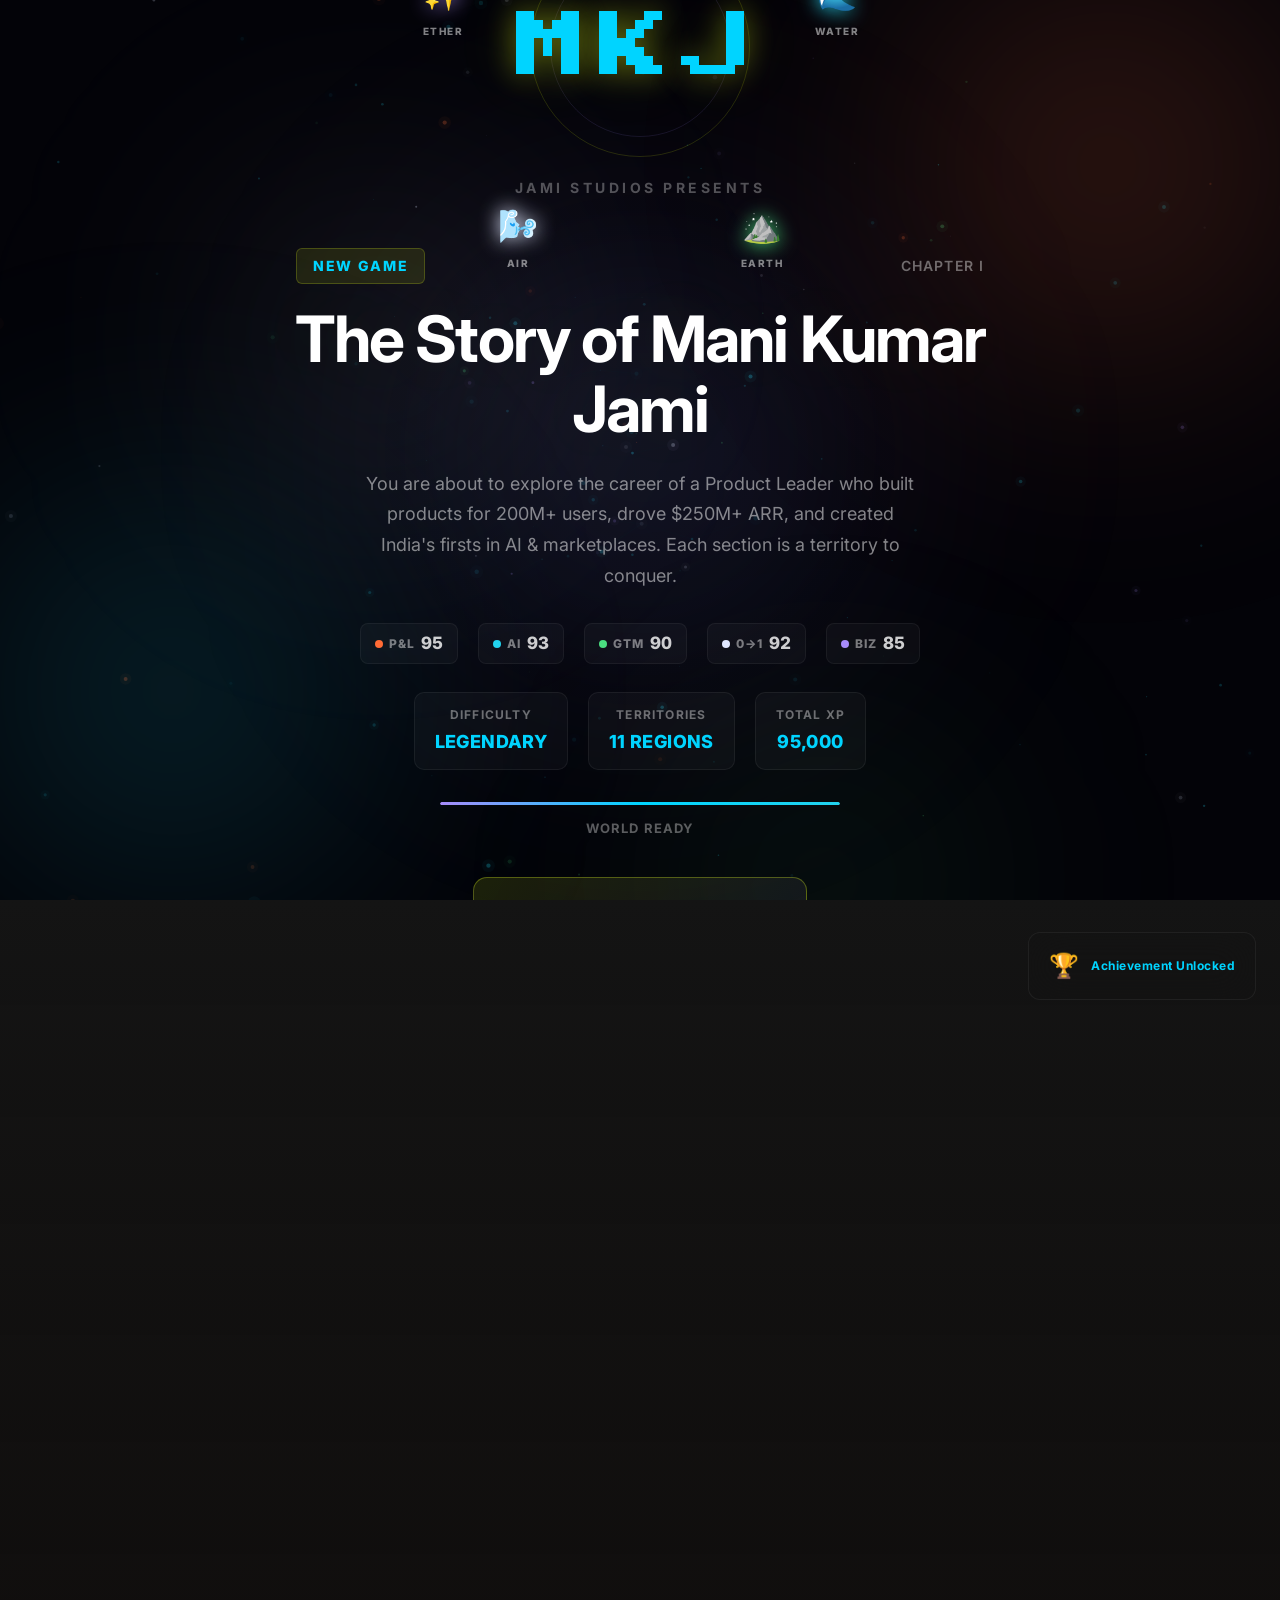
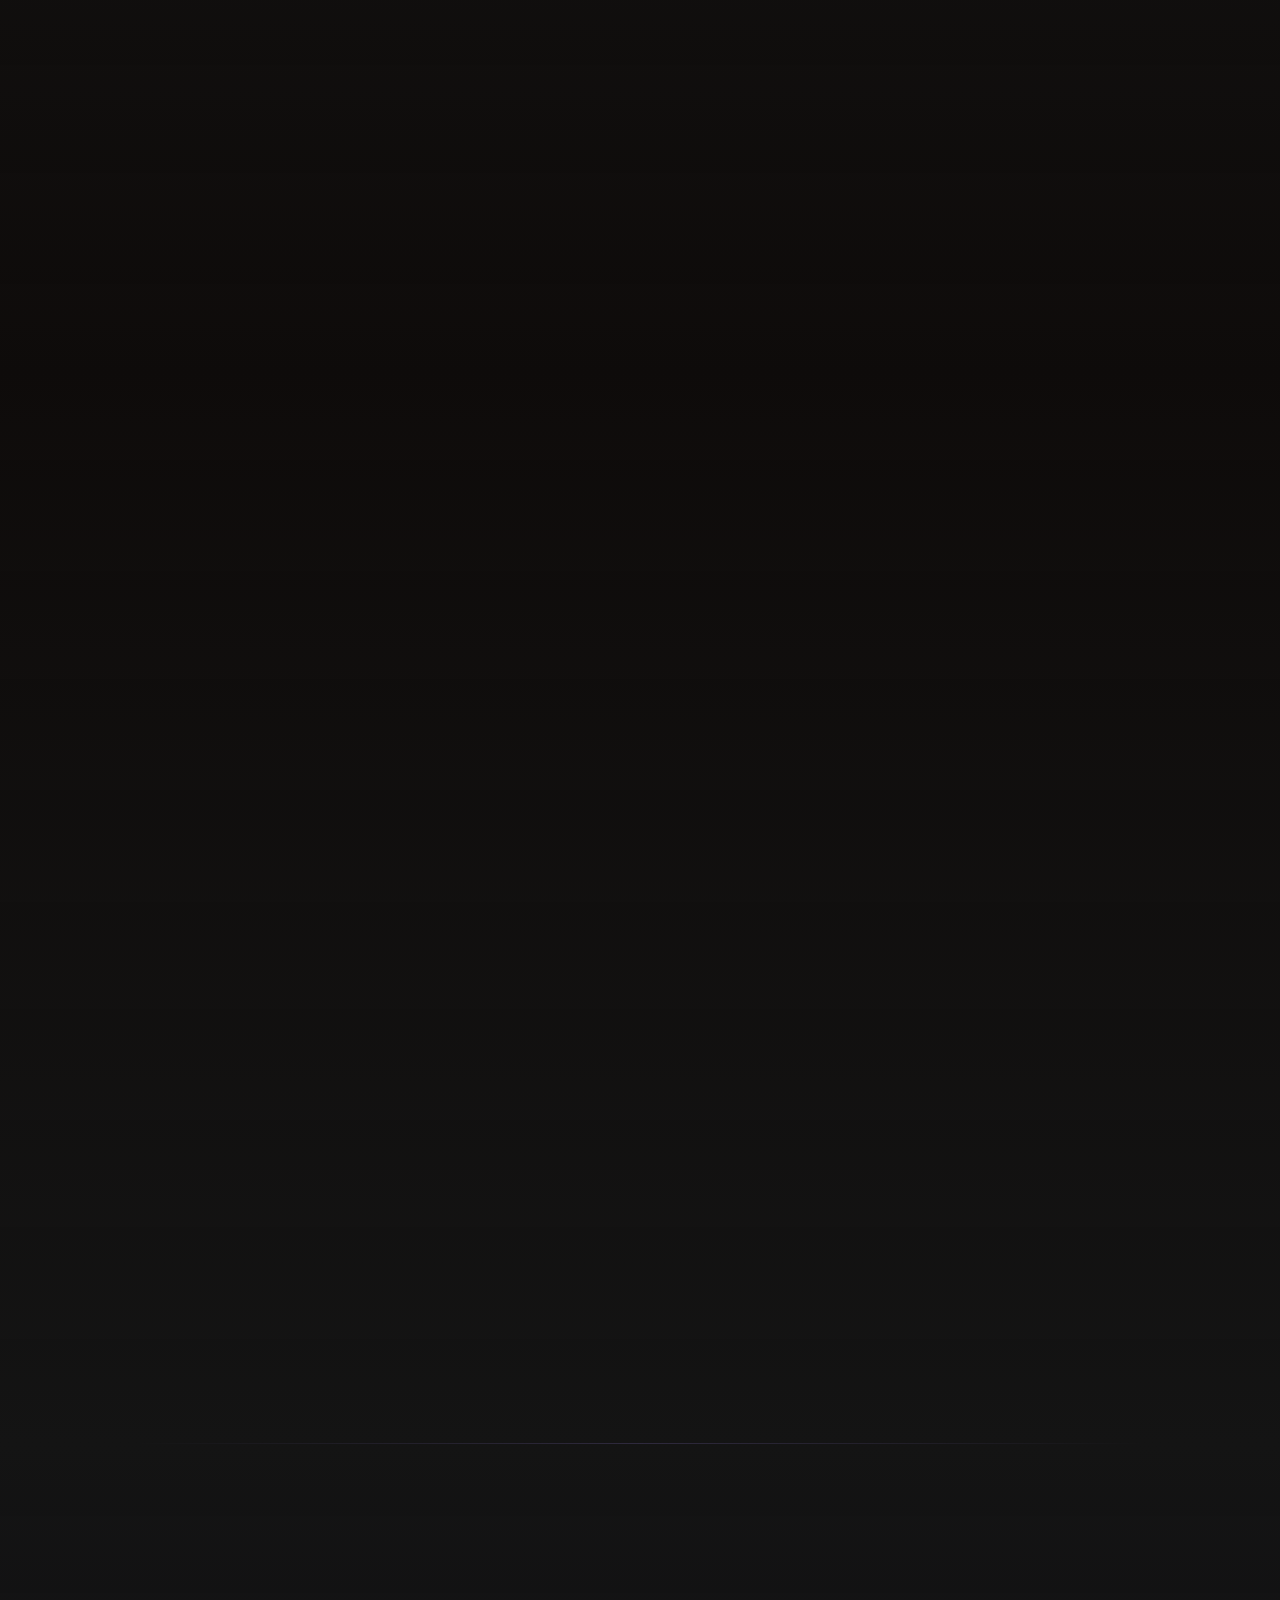
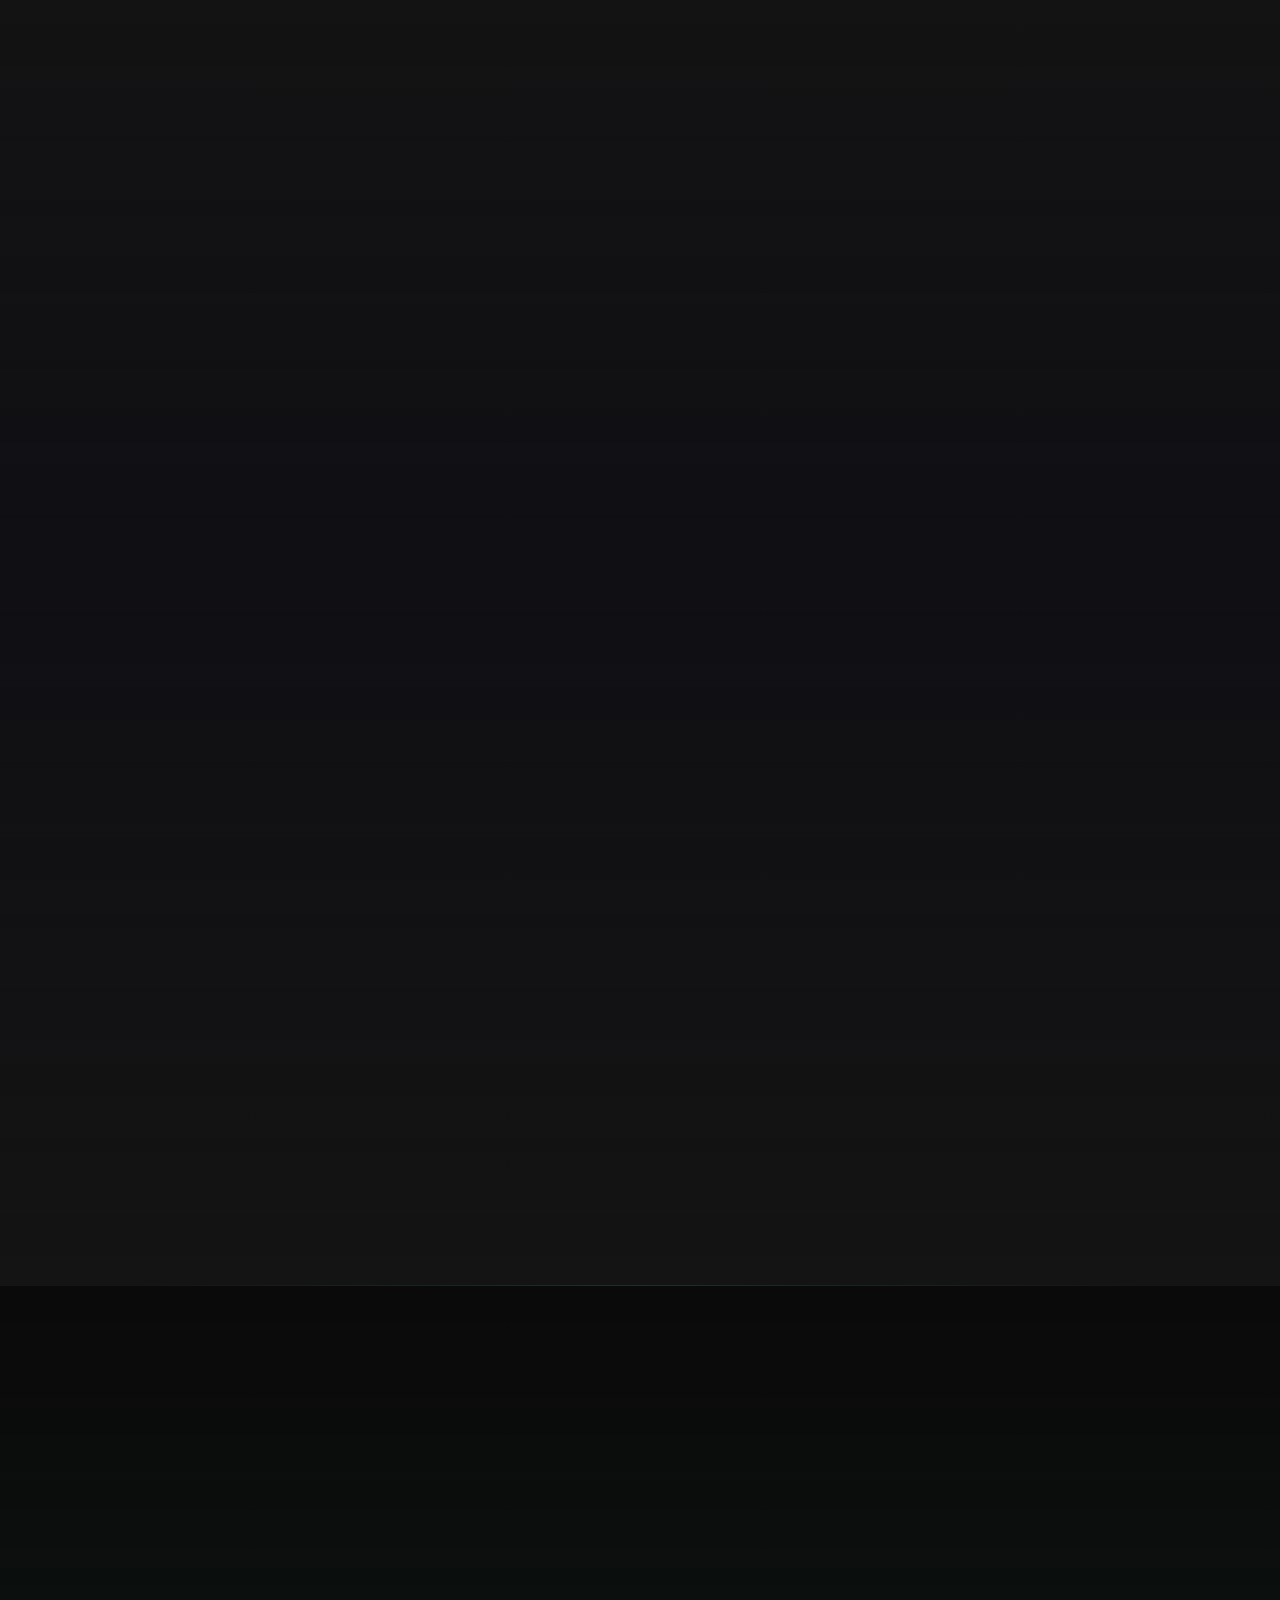
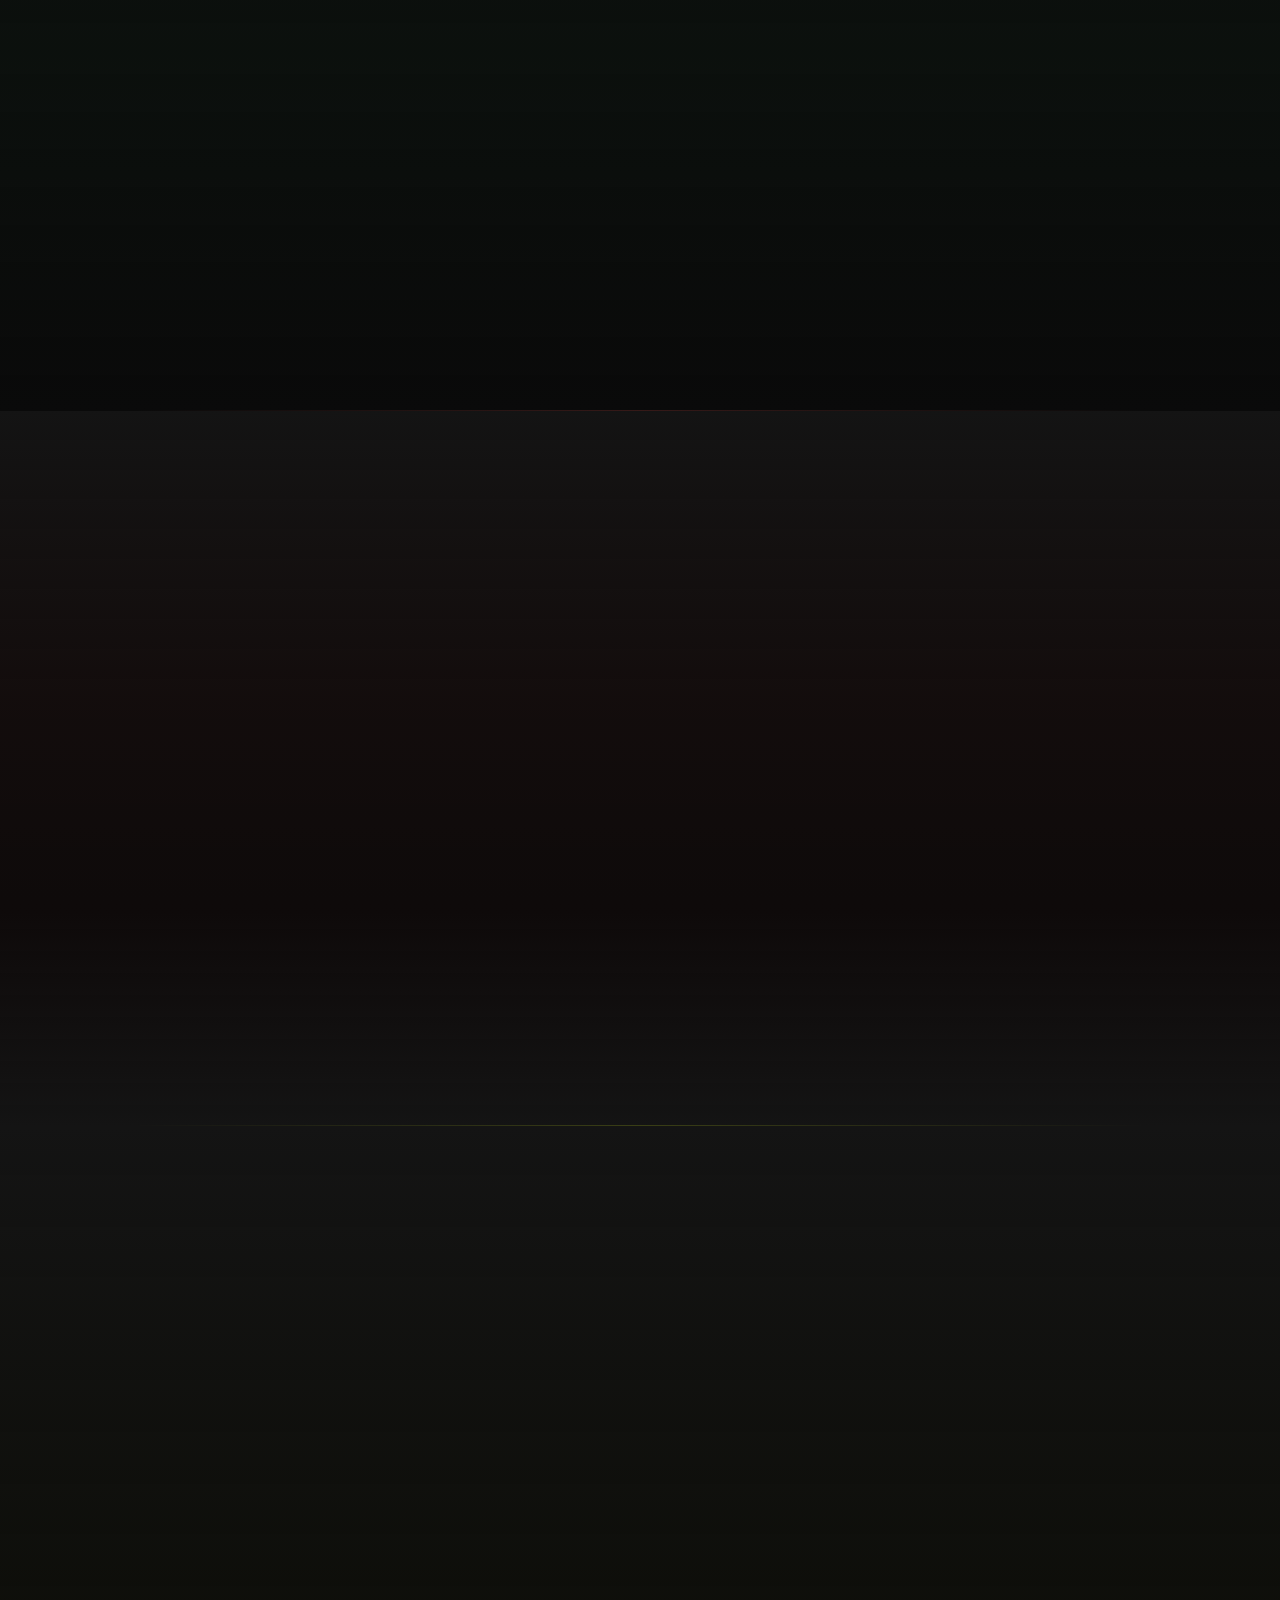
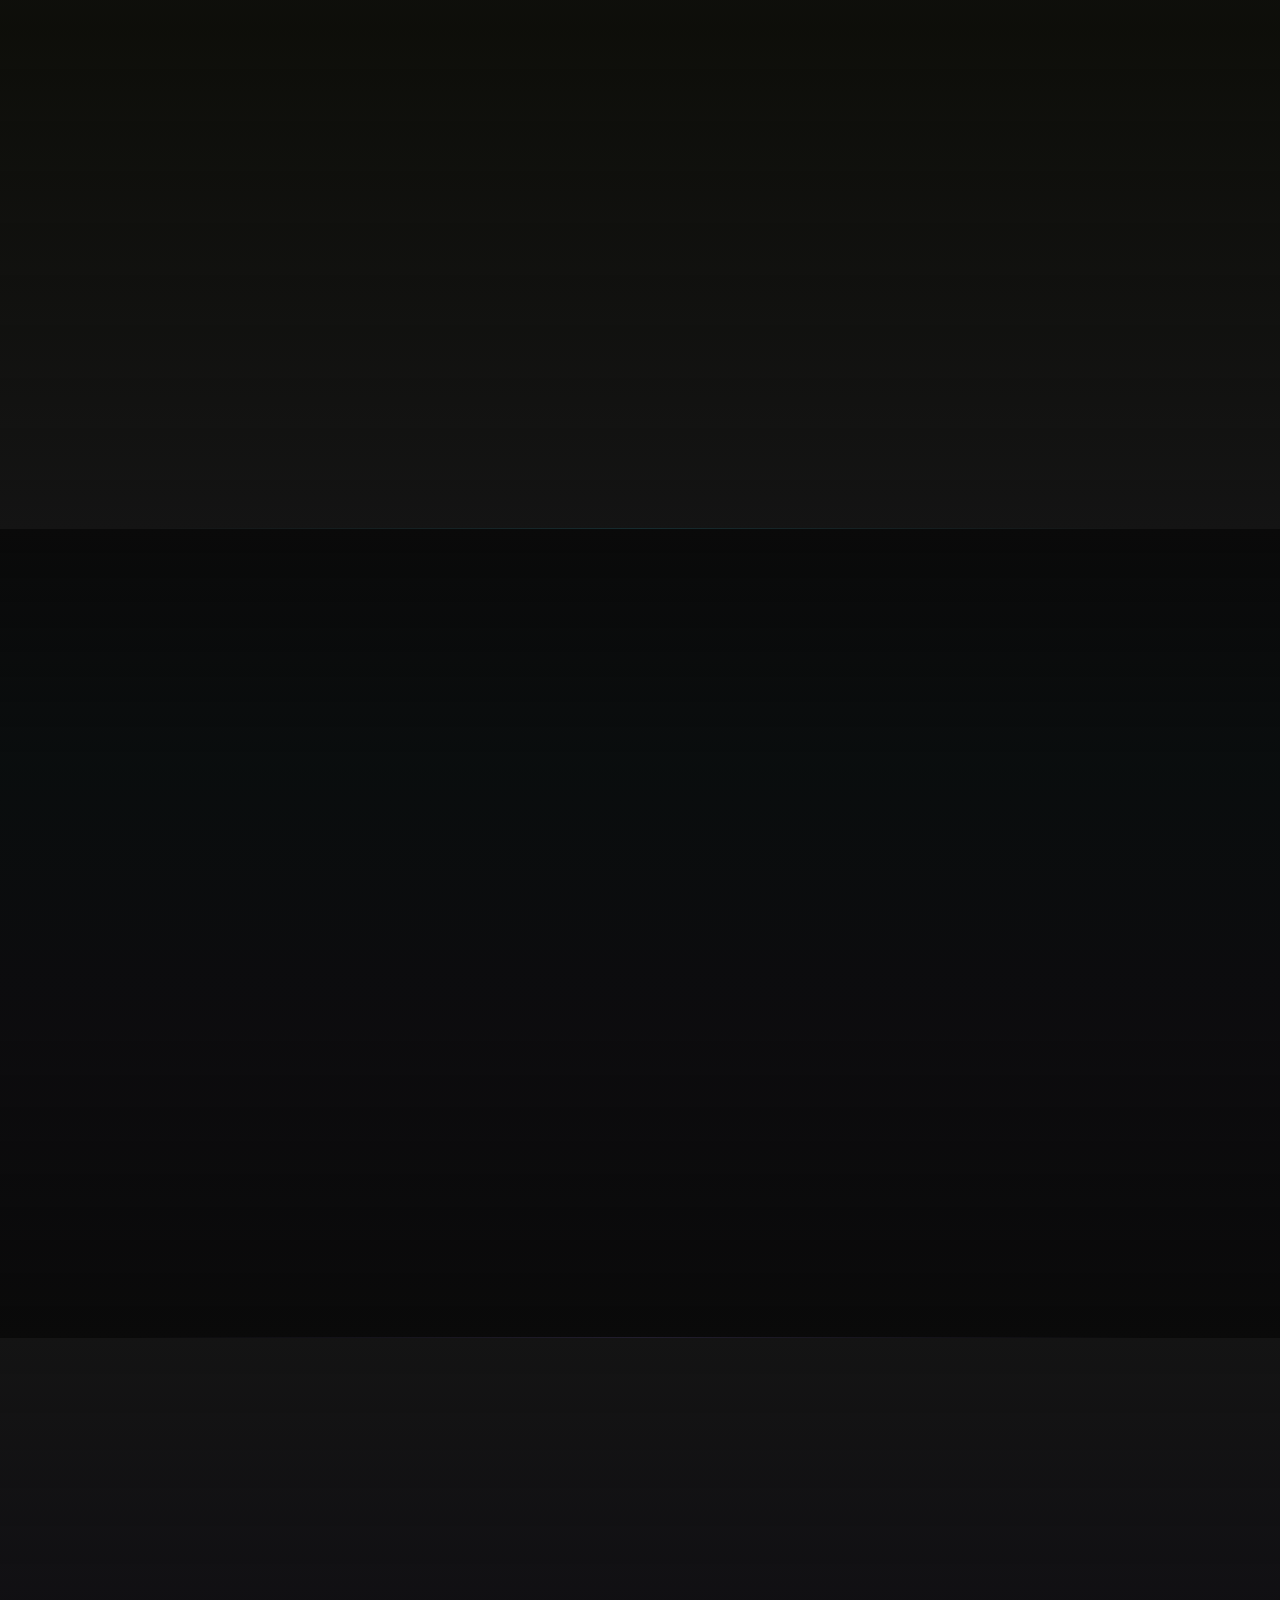
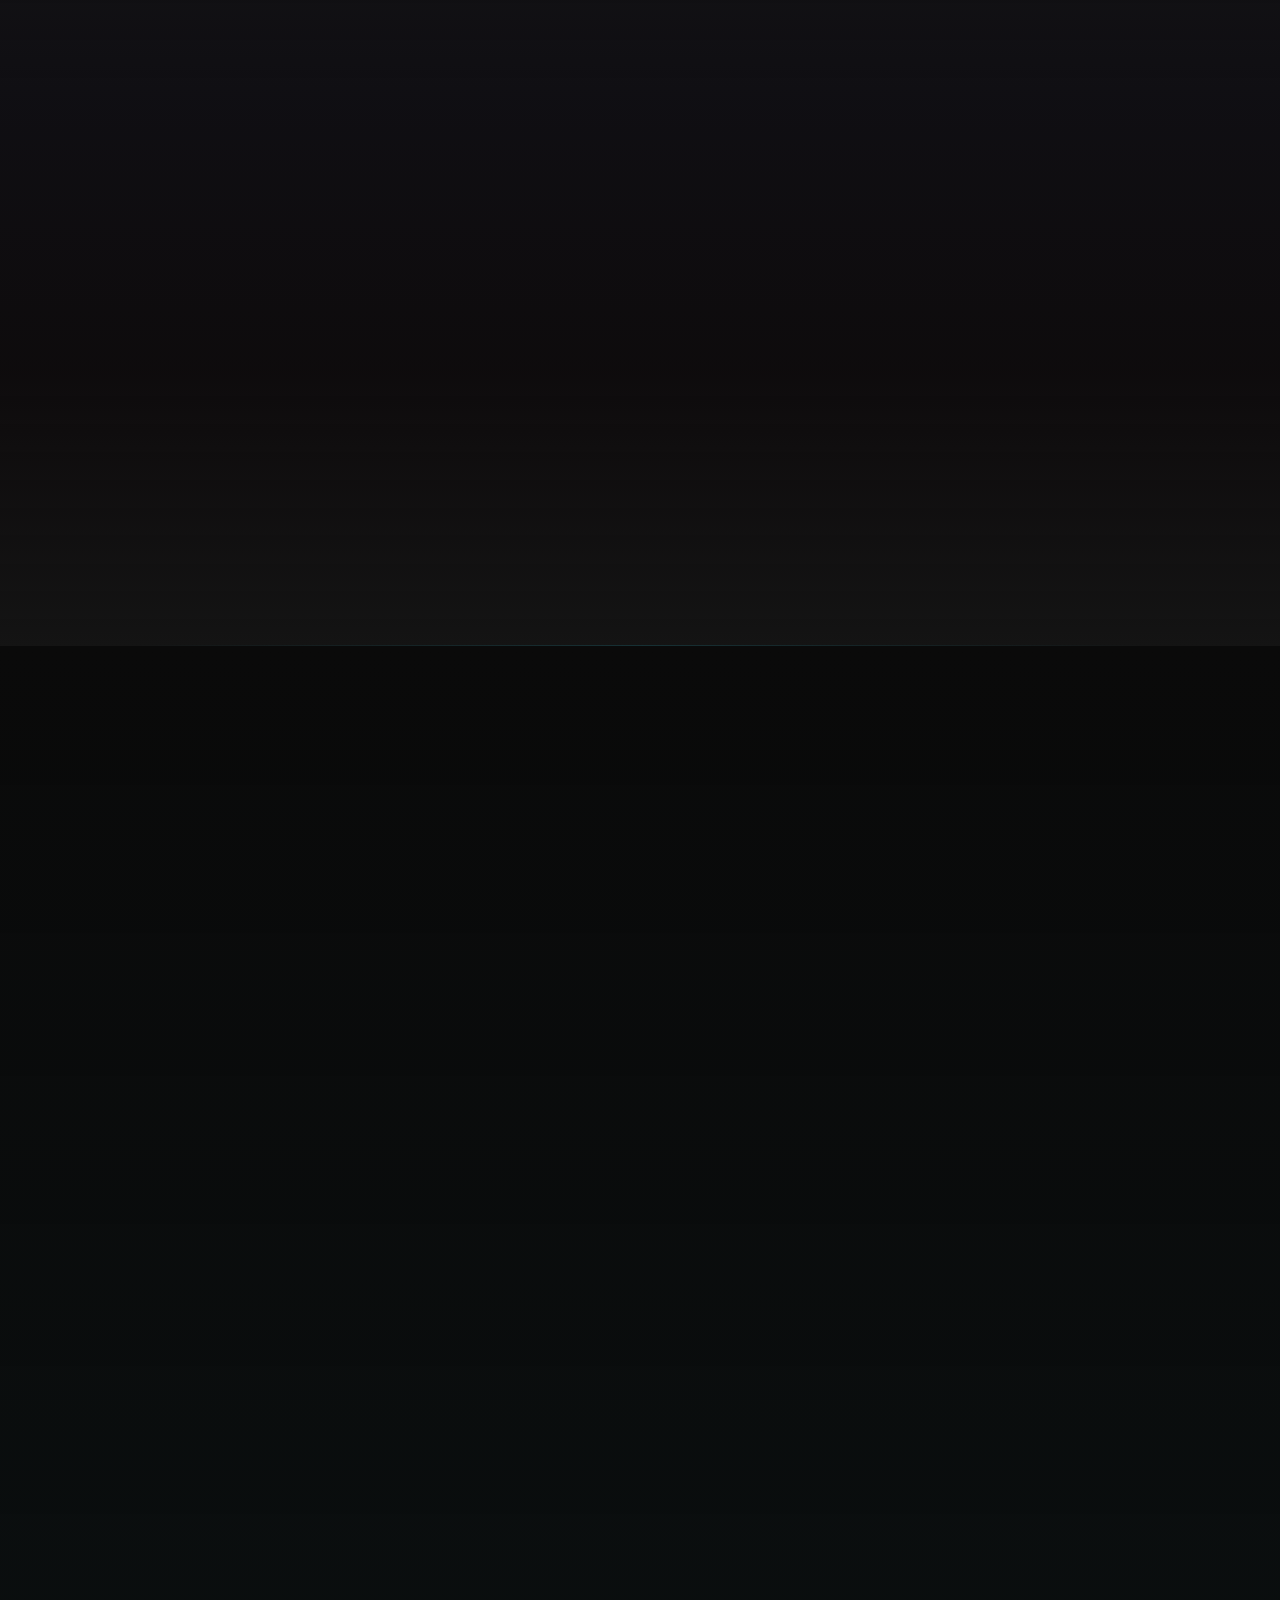
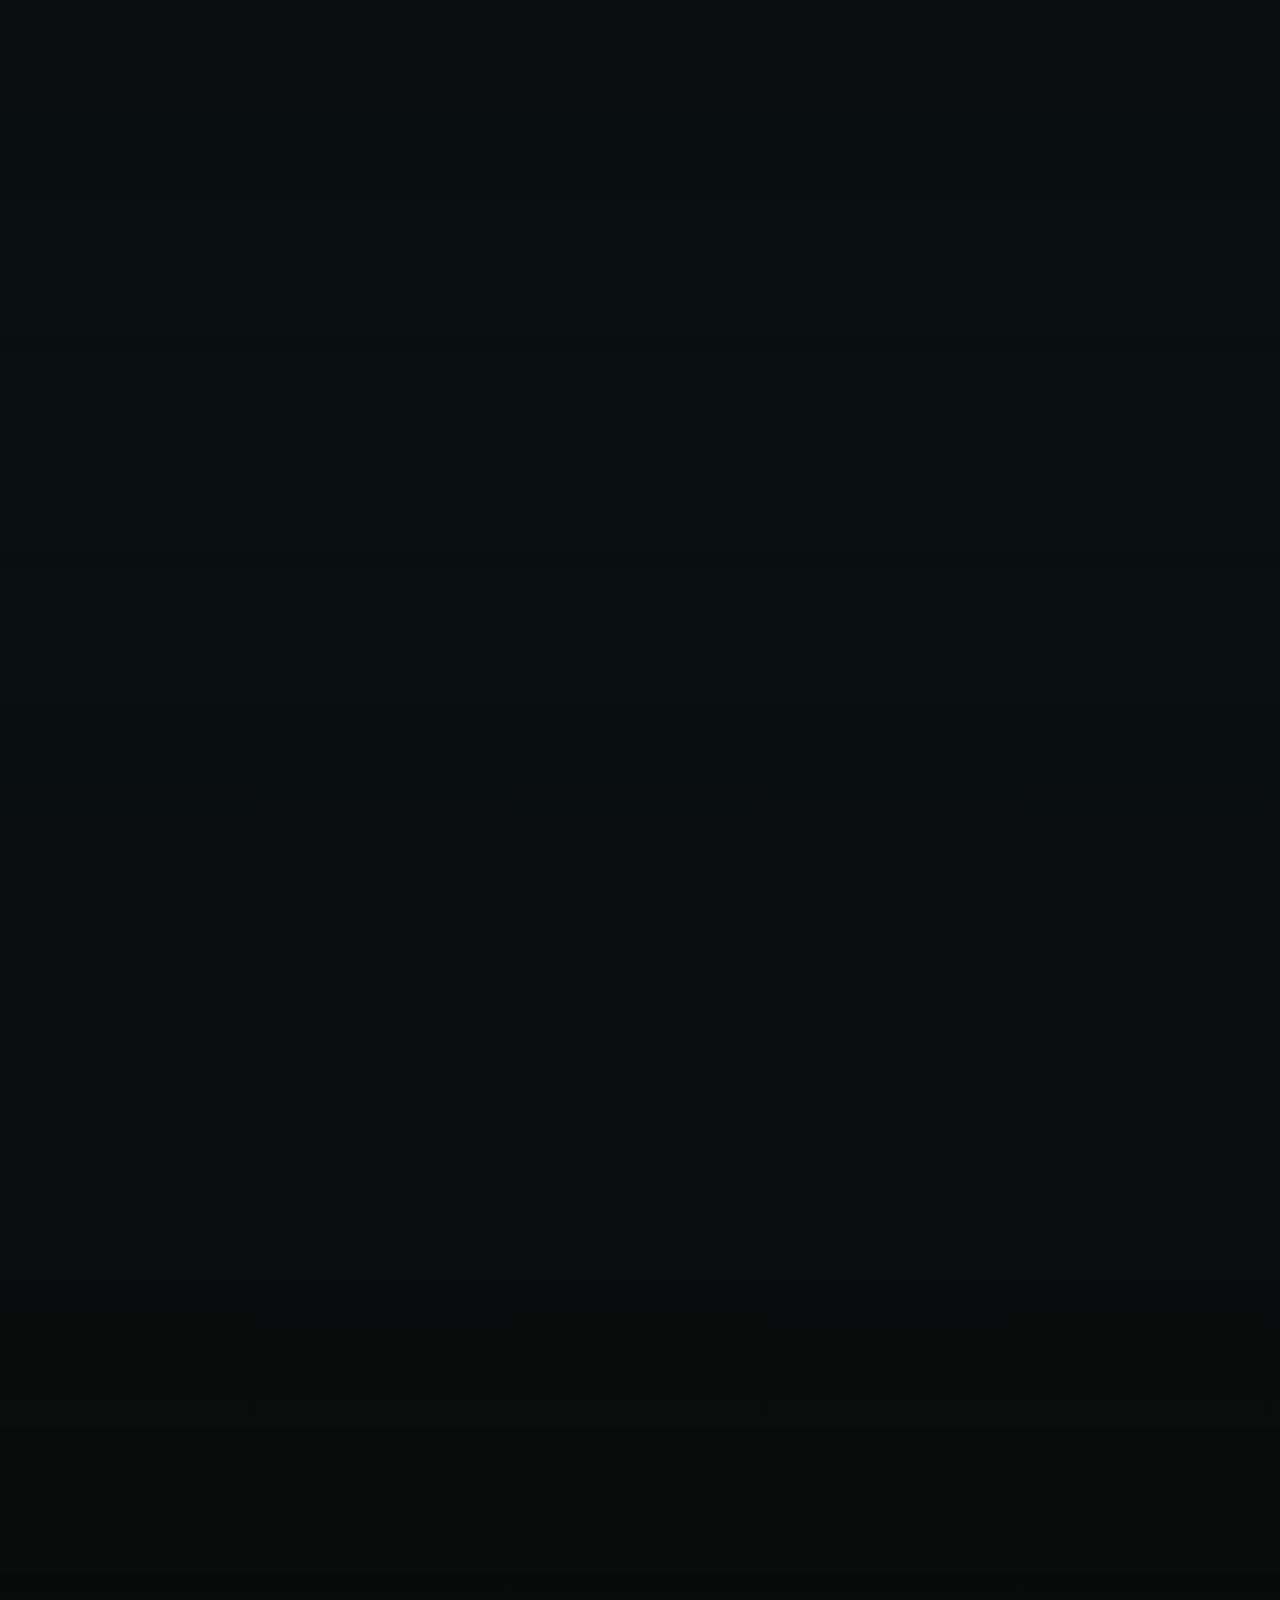
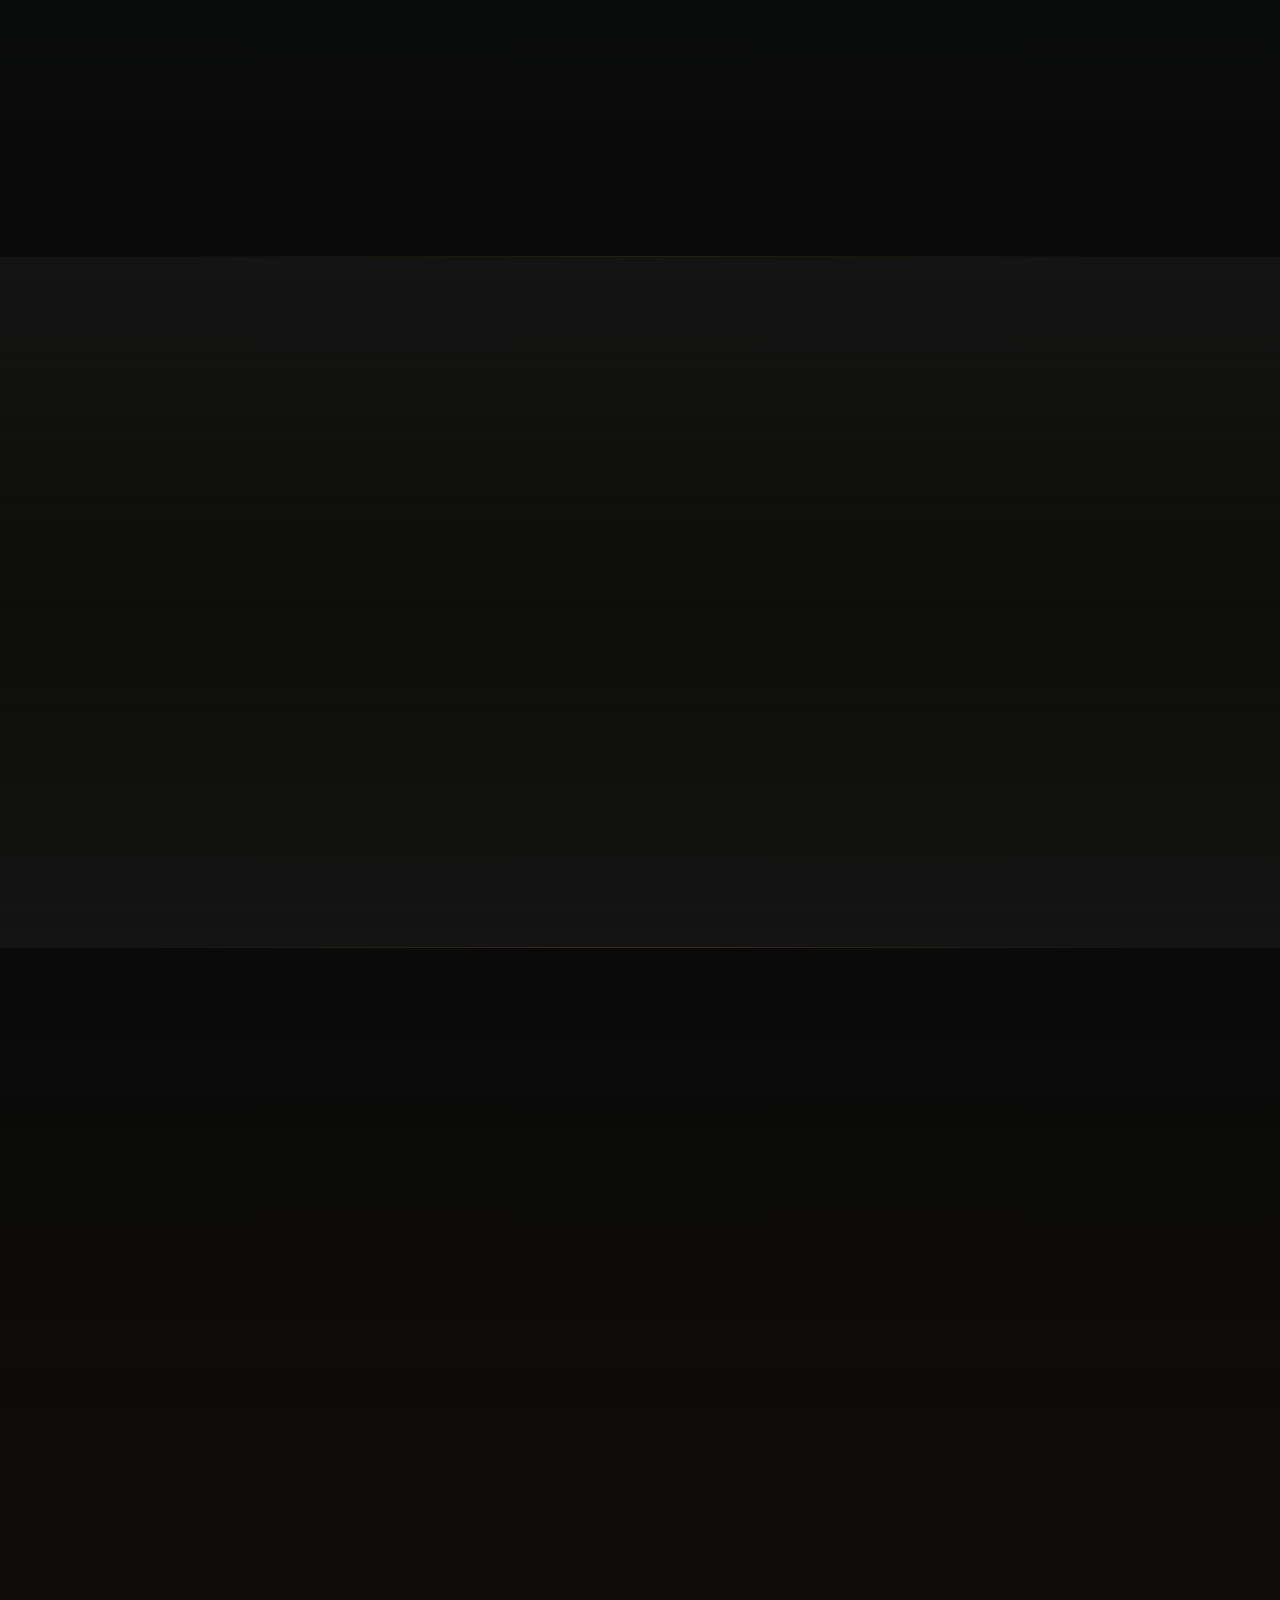
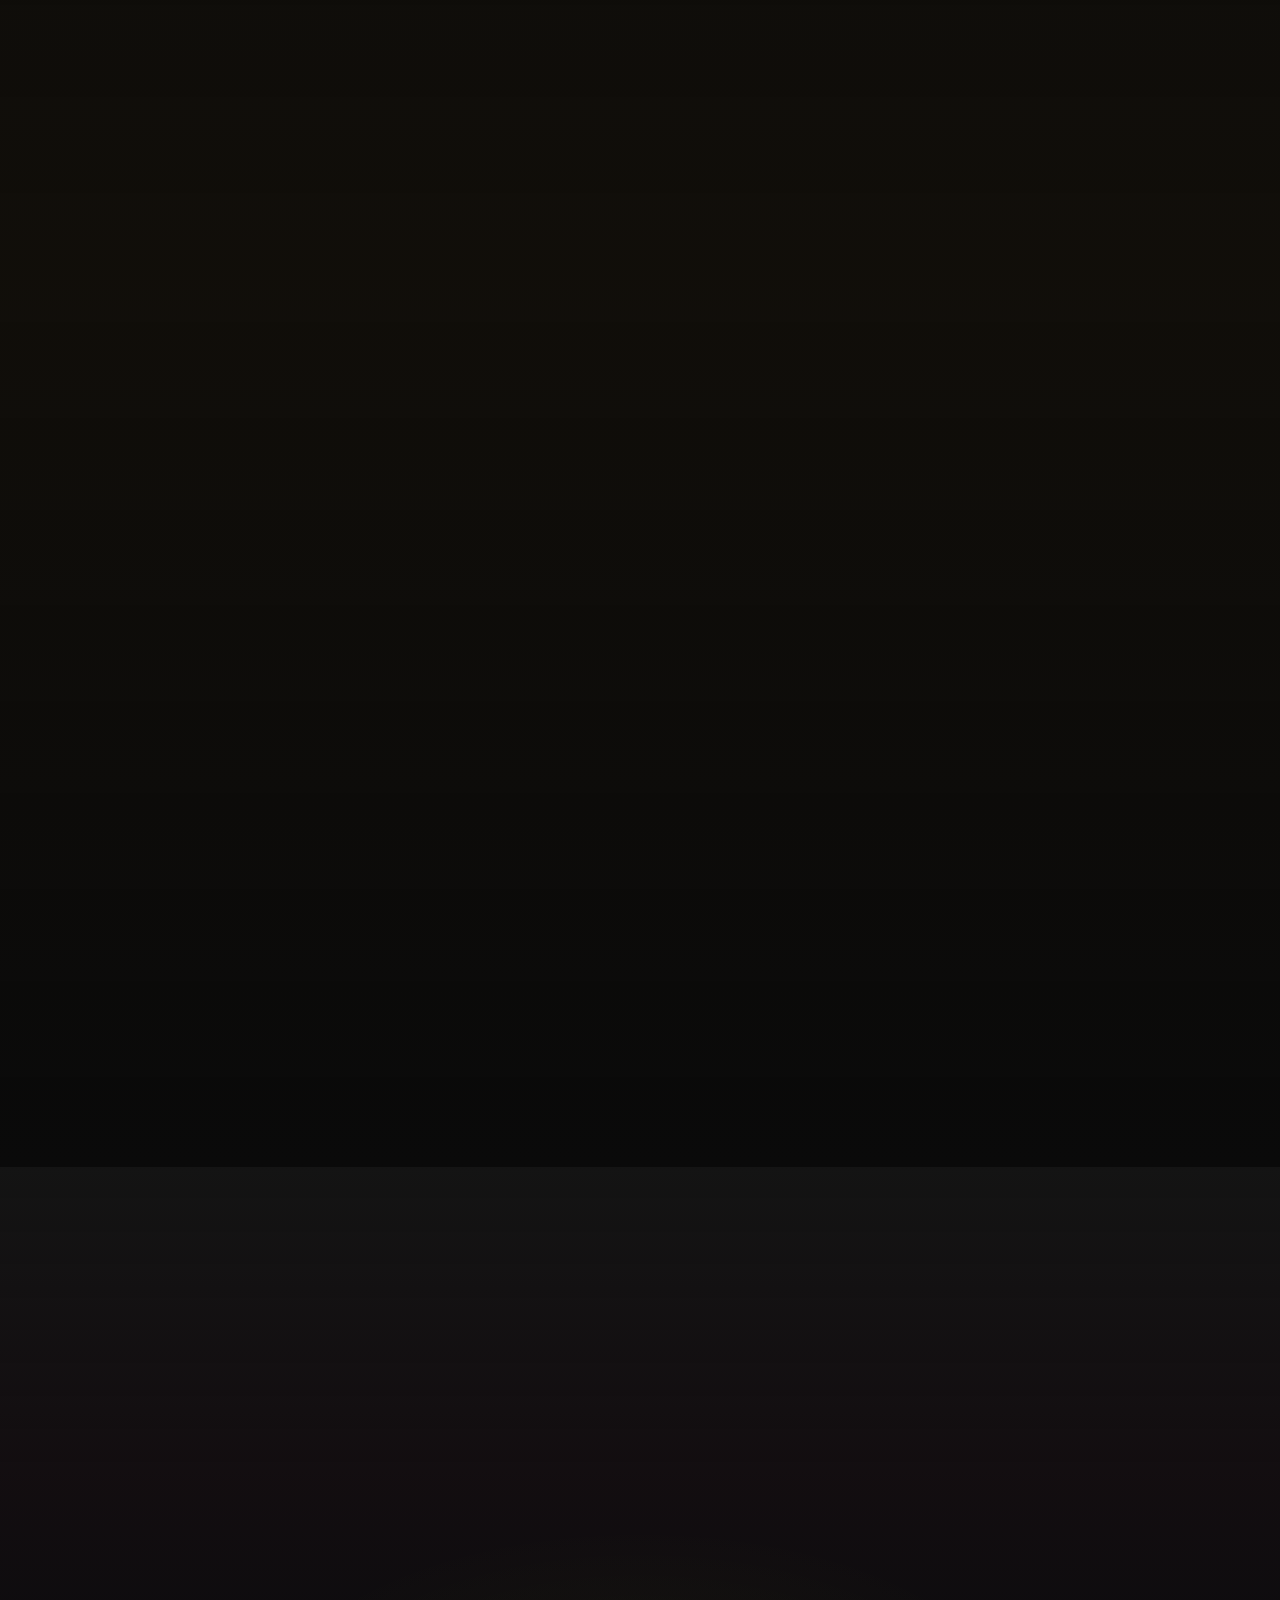
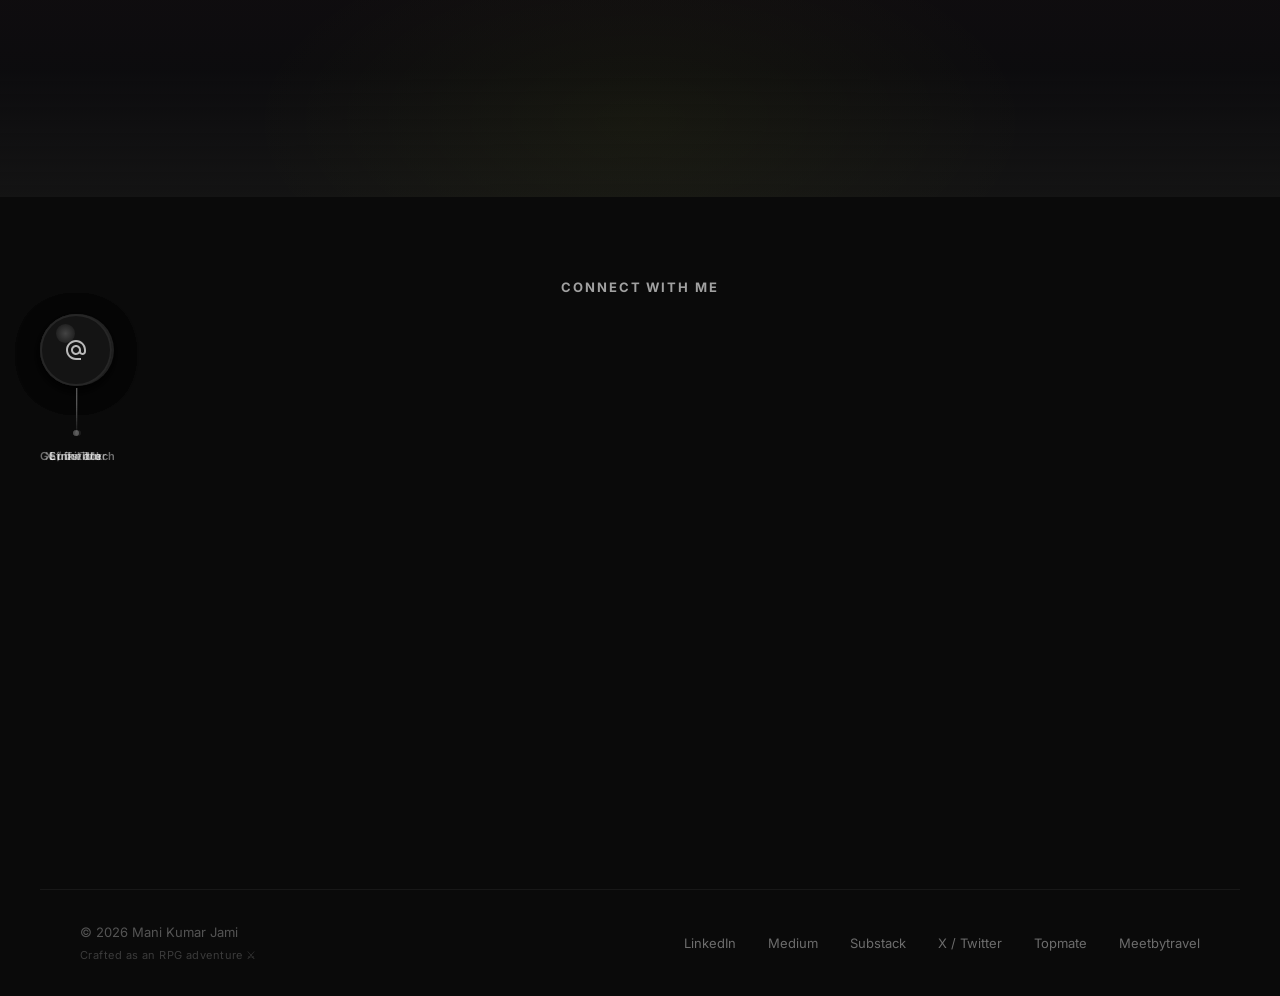
==== index.html @ 303cf77b "feat: mood selector in nav, card arena fix, resilient init system - Moved mood selector from fixed t" ====
<!DOCTYPE html>
<html lang="en">
<head>
    <meta charset="UTF-8">
    <meta name="viewport" content="width=device-width, initial-scale=1.0">
    <title>Mani Kumar Jami — Product Leader & 2X Founder | AI Builder</title>
    <meta name="description" content="Product strategist, AI builder, and 2X founder based in Bengaluru. Built Meetbytravel to profitability. MBA Xavier, CFA L1, Bloomberg Certified. Explore my career like an RPG.">
    <meta name="keywords" content="Mani Kumar Jami, Product Leader, AI Builder, Founder, Meetbytravel, DriveX, MBA Xavier, Product Strategy">
    <meta name="author" content="Mani Kumar Jami">
    <meta name="robots" content="index, follow">
    <link rel="canonical" href="https://manikumarjami.com">

    <!-- Open Graph -->
    <meta property="og:type" content="website">
    <meta property="og:title" content="Mani Kumar Jami — Product Leader & 2X Founder | AI Builder">
    <meta property="og:description" content="Product strategist, AI builder, and 2X founder. $250M+ ARR, 200M+ users. Explore my career like an RPG adventure.">
    <meta property="og:url" content="https://manikumarjami.com">
    <meta property="og:site_name" content="Mani Kumar Jami">
    <meta property="og:image" content="https://manikumarjami.com/assets/img/og-card.svg">
    <meta property="og:image:width" content="1200">
    <meta property="og:image:height" content="630">
    <meta property="og:image:alt" content="Mani Kumar Jami — Product Leader, AI Builder, 2X Founder. Explore the RPG portfolio.">
    <meta property="og:locale" content="en_US">

    <!-- Twitter Card -->
    <meta name="twitter:card" content="summary_large_image">
    <meta name="twitter:site" content="@manikumarjami">
    <meta name="twitter:creator" content="@manikumarjami">
    <meta name="twitter:title" content="Mani Kumar Jami — Product Leader & 2X Founder | AI Builder">
    <meta name="twitter:description" content="Product strategist, AI builder, and 2X founder. $250M+ ARR, 200M+ users. Explore my career like an RPG adventure.">
    <meta name="twitter:image" content="https://manikumarjami.com/assets/img/og-card.svg">
    <meta name="twitter:image:alt" content="Mani Kumar Jami — Product Leader, AI Builder, 2X Founder">

    <!-- Structured Data -->
    <script type="application/ld+json">
    {
        "@context": "https://schema.org",
        "@type": "Person",
        "name": "Mani Kumar Jami",
        "url": "https://manikumarjami.com",
        "jobTitle": "Product Lead",
        "worksFor": { "@type": "Organization", "name": "DriveX" },
        "alumniOf": [
            { "@type": "EducationalOrganization", "name": "Xavier Institute of Management" },
            { "@type": "EducationalOrganization", "name": "SRM University" }
        ],
        "knowsAbout": ["Product Strategy", "AI", "Machine Learning", "Entrepreneurship", "Investment Banking"],
        "sameAs": [
            "https://linkedin.com/in/manikumarjami",
            "https://medium.com/@manikumarjami",
            "https://substack.com/@emkayjami",
            "https://x.com/manikumarjami",
            "https://topmate.io/manikumarjami",
            "https://meetbytravel.com"
        ]
    }
    </script>

    <link rel="preconnect" href="https://fonts.googleapis.com">
    <link rel="preconnect" href="https://fonts.gstatic.com" crossorigin>
    <link href="https://fonts.googleapis.com/css2?family=Inter:wght@400;500;600;700;800&family=Press+Start+2P&display=swap" rel="stylesheet">
    <link rel="stylesheet" href="assets/css/styles.css">
    <link rel="stylesheet" href="assets/css/card-arena.css">
    <link rel="stylesheet" href="assets/css/weather.css">
</head>
<body>

    <!-- GAME BOOT SCREEN — Built dynamically from cms/content.js -->
    <div id="game-boot" class="game-boot">
        <canvas id="boot-canvas" class="boot-canvas"></canvas>
        <div class="element-glow element-glow--fire"></div>
        <div class="element-glow element-glow--water"></div>
        <div class="element-glow element-glow--earth"></div>
        <div class="element-glow element-glow--air"></div>
        <div class="element-glow element-glow--ether"></div>
        <div class="boot-content" id="boot-content"></div>
    </div>

    <!-- TERRITORY HUD (Age of Empires style) -->
    <div class="territory-hud" id="territory-hud">
        <div class="territory-banner" id="territory-banner">
            <div class="territory-icon" id="territory-icon"></div>
            <div class="territory-info">
                <span class="territory-tag" id="territory-tag">ENTERING</span>
                <span class="territory-name" id="territory-name"></span>
            </div>
        </div>
    </div>

    <!-- Particle canvas -->
    <canvas id="particles" class="particle-canvas"></canvas>

    <!-- EMOJI AVATAR CURSOR -->
    <div id="emoji-cursor" class="emoji-cursor">
        <span class="cursor-emoji"></span>
        <span class="cursor-label"></span>
    </div>

    <!-- MINI-MAP -->
    <div class="minimap" id="minimap">
        <div class="minimap-title">MAP</div>
        <div class="minimap-dots" id="minimap-dots"></div>
        <div class="minimap-player" id="minimap-player"></div>
    </div>

    <!-- RESOURCE HUD (strategy game style) -->
    <div class="resource-hud" id="resource-hud">
        <div class="resource-item" data-resource="intel">
            <span class="resource-icon">&#x1F4A1;</span>
            <span class="resource-val" id="res-intel">0</span>
            <span class="resource-label">INTEL</span>
        </div>
        <div class="resource-item" data-resource="xp">
            <span class="resource-icon">&#x2B50;</span>
            <span class="resource-val" id="res-xp">0</span>
            <span class="resource-label">XP</span>
        </div>
        <div class="resource-item" data-resource="territories">
            <span class="resource-icon">&#x1F30D;</span>
            <span class="resource-val" id="res-territories">0/9</span>
            <span class="resource-label">ZONES</span>
        </div>
    </div>

    <!-- COMBO COUNTER -->
    <div class="combo-counter" id="combo-counter">
        <span class="combo-number" id="combo-number">0</span>
        <span class="combo-label">COMBO</span>
    </div>

    <!-- SOUND TOGGLE -->
    <button class="sound-toggle" id="sound-toggle" aria-label="Toggle sound">
        <span id="sound-icon">&#x1F50A;</span>
    </button>

    <!-- LEVEL-UP NOTIFICATION -->
    <div class="levelup-toast" id="levelup-toast">
        <div class="levelup-icon">&#x2B50;</div>
        <div class="levelup-text">
            <span class="levelup-title">LEVEL UP!</span>
            <span class="levelup-desc" id="levelup-desc">You reached LVL 2</span>
        </div>
    </div>

    <!-- ACHIEVEMENT TOAST -->
    <div class="achievement-toast" id="achievement-toast">
        <div class="ach-toast-icon" id="ach-toast-icon">&#x1F3C6;</div>
        <div class="ach-toast-text">
            <span class="ach-toast-title" id="ach-toast-title">Achievement Unlocked</span>
            <span class="ach-toast-desc" id="ach-toast-desc"></span>
        </div>
    </div>

    <!-- SAVE GAME BANNER -->
    <div class="save-banner" id="save-banner">
        <div class="save-banner-inner">
            <span>&#x1F3AE; Welcome back, adventurer!</span>
            <button class="save-resume-btn" id="save-resume-btn">Resume from LVL <span id="save-level">1</span></button>
            <button class="save-dismiss-btn" id="save-dismiss-btn">Start Fresh</button>
        </div>
    </div>

    <!-- XP NAV BAR — links built from cms/content.js -->
    <nav id="xp-nav">
        <div class="nav-inner">
            <div class="nav-left">
                <span class="nav-name" id="nav-name"></span>
                <button class="element-reselect" id="element-reselect" title="Change Element">
                    <span class="element-reselect-icon" id="element-reselect-icon"></span>
                </button>
                <div class="mood-selector" id="mood-selector">
                    <div class="mood-toggle" id="mood-toggle">
                        <span class="mood-toggle-icon" id="mood-toggle-icon"></span>
                        <span class="mood-toggle-label" id="mood-toggle-label"></span>
                    </div>
                    <div class="mood-dropdown" id="mood-dropdown"></div>
                </div>
                <div class="xp-badge" id="xp-badge">
                    <span class="xp-level" id="xp-level">LVL 1</span>
                    <div class="xp-bar-track" title="Click to jump to any point">
                        <div class="xp-bar-fill" id="xp-fill"></div>
                        <div class="xp-bar-marker" id="xp-bar-marker"></div>
                    </div>
                    <span class="xp-percent" id="xp-percent">0%</span>
                    <span class="xp-zones" id="xp-zones">0/12</span>
                </div>
            </div>
            <div class="nav-links" id="nav-links-desktop"></div>
            <div class="nav-hamburger" id="hamburger">
                <span></span><span></span><span></span>
            </div>
        </div>
        <div class="mobile-menu" id="mobile-menu"></div>
    </nav>

    <main>
    <!-- HERO — CHARACTER CARD REVEAL -->
    <section id="about" class="hero-section fog-section" data-fog="true" aria-label="About Mani Kumar Jami">
        <canvas id="hero-particles" class="hero-particle-canvas"></canvas>
        <div class="hero-content">
            <div class="hero-card-wrapper" id="hero-card-wrapper">
                <div class="hero-card" id="hero-card">
                    <!-- Card Front -->
                    <div class="hcard-front">
                        <div class="hcard-glow-ring"></div>
                        <div class="hcard-header">
                            <span class="hcard-class" id="hcard-class"></span>
                            <span class="hcard-level" id="hcard-level"></span>
                        </div>
                        <div class="hcard-name-block">
                            <h1 class="hcard-name" id="hcard-name"></h1>
                            <p class="hcard-tagline" id="hcard-tagline"></p>
                        </div>
                        <div class="hcard-bars" id="hcard-bars"></div>
                        <div class="hcard-summary" id="hcard-summary"></div>
                        <div class="hcard-highlights" id="hcard-highlights"></div>
                        <div class="hcard-tags" id="hcard-tags"></div>
                    </div>
                </div>
            </div>
        </div>
        <div class="hero-glow"></div>
        <div class="hero-glow-secondary"></div>
        <div class="scroll-hint" id="scroll-hint">
            <span>Scroll to explore</span>
            <div class="scroll-arrow"></div>
        </div>
    </section>

    <!-- All section headers populated from cms/content.js sectionHeaders -->
    <section id="quest-log" class="section fog-section" data-fog="true" aria-label="Professional Experience">
        <div class="section-container">
            <div class="section-header" data-section-key="quest-log"></div>
            <div class="timeline" id="professional-timeline"></div>
        </div>
    </section>

    <section id="academic" class="section section-surface fog-section" data-fog="true" aria-label="Education">
        <div class="section-container">
            <div class="section-header" data-section-key="academic"></div>
            <div class="acad-tree" id="academic-tree"></div>
        </div>
    </section>

    <section id="ventures" class="section fog-section" data-fog="true" aria-label="Entrepreneurship">
        <div class="section-container">
            <div class="section-header" data-section-key="ventures"></div>
            <div class="venture-grid" id="venture-grid"></div>
        </div>
    </section>

    <section id="boss-battles" class="section section-surface fog-section" data-fog="true" aria-label="Boss Battles">
        <div class="section-container">
            <div class="section-header" data-section-key="boss-battles"></div>
            <div class="boss-grid-wrap">
                <div class="boss-grid" id="boss-grid"></div>
            </div>
            <div class="battle-scars" id="battle-scars"></div>
        </div>
    </section>

    <section id="skill-tree" class="section section-surface fog-section" data-fog="true" aria-label="Skills">
        <div class="section-container">
            <div class="section-header-row">
                <div class="section-header" data-section-key="skill-tree"></div>
                <div class="xp-counter reveal" id="xp-counter">
                    <span class="xp-number" id="xp-total">0</span>
                    <span class="xp-label">TOTAL XP EARNED</span>
                </div>
            </div>
            <div class="skills-list" id="skills-list"></div>
        </div>
    </section>

    <section id="stats" class="section fog-section" data-fog="true" aria-label="Character Stats">
        <div class="section-container">
            <div class="section-header" data-section-key="stats"></div>
            <div class="stats-wrapper reveal">
                <canvas id="radar-chart" width="400" height="400"></canvas>
                <div class="stats-legend" id="stats-legend"></div>
            </div>
        </div>
    </section>

    <section id="genai" class="section fog-section" data-fog="true" aria-label="GenAI Portfolio">
        <div class="section-container">
            <div class="section-header" data-section-key="genai"></div>
            <div class="genai-grid" id="genai-grid"></div>
        </div>
    </section>

    <section id="portfolio" class="section section-surface fog-section" data-fog="true" aria-label="Portfolio">
        <div class="section-container">
            <div class="section-header" data-section-key="portfolio"></div>
            <div class="portfolio-grid" id="portfolio-grid"></div>
        </div>
    </section>

    <section id="inventory" class="section section-surface fog-section" data-fog="true" aria-label="Tech Stack">
        <div class="section-container">
            <div class="section-header" data-section-key="inventory"></div>
            <div class="inventory-grid" id="inventory-grid"></div>
        </div>
    </section>

    <section id="achievements" class="section fog-section" data-fog="true" aria-label="Achievements">
        <div class="section-container">
            <div class="section-header" data-section-key="achievements"></div>
            <div class="achievement-grid" id="achievement-grid"></div>
        </div>
    </section>

    <!-- CTA — DIALOGUE BOX -->
    <section id="contact" class="section cta-section fog-section" data-fog="true" aria-label="Contact">
        <div class="cta-glow"></div>
        <div class="dialogue-box reveal" id="dialogue-box">
            <div class="dialogue-header">
                <span class="dialogue-npc-icon">&#x1F9D9;&#x200D;&#x2642;&#xFE0F;</span>
                <span class="dialogue-npc-name" id="dialogue-npc-name"></span>
            </div>
            <p class="dialogue-text" id="dialogue-text"></p>
            <div class="dialogue-options" id="dialogue-options"></div>
        </div>
    </section>
    </main>

    <!-- BOUNCING SOCIAL BALLOONS -->
    <section class="balloon-cta" id="balloon-cta">
        <div class="balloon-cta-label">CONNECT WITH ME</div>
        <div class="balloon-field" id="balloon-field">
            <a href="https://substack.com/@emkayjami" target="_blank" rel="noopener" class="balloon-link" data-color="#FF6719" aria-label="Substack">
                <div class="balloon-orb">
                    <svg width="24" height="24" viewBox="0 0 24 24" fill="currentColor"><path d="M22.539 8.242H1.46V5.406h21.08v2.836zM1.46 10.812V24L12 18.11 22.54 24V10.812H1.46zM22.54 0H1.46v2.836h21.08V0z"/></svg>
                </div>
                <span class="balloon-label">Substack</span>
                <div class="balloon-string"></div>
            </a>
            <a href="https://linkedin.com/in/manikumarjami" target="_blank" rel="noopener" class="balloon-link" data-color="#0A66C2" aria-label="LinkedIn">
                <div class="balloon-orb">
                    <svg width="24" height="24" viewBox="0 0 24 24" fill="currentColor"><path d="M20.447 20.452h-3.554v-5.569c0-1.328-.027-3.037-1.852-3.037-1.853 0-2.136 1.445-2.136 2.939v5.667H9.351V9h3.414v1.561h.046c.477-.9 1.637-1.85 3.37-1.85 3.601 0 4.267 2.37 4.267 5.455v6.286zM5.337 7.433a2.062 2.062 0 01-2.063-2.065 2.064 2.064 0 112.063 2.065zm1.782 13.019H3.555V9h3.564v11.452zM22.225 0H1.771C.792 0 0 .774 0 1.729v20.542C0 23.227.792 24 1.771 24h20.451C23.2 24 24 23.227 24 22.271V1.729C24 .774 23.2 0 22.222 0h.003z"/></svg>
                </div>
                <span class="balloon-label">LinkedIn</span>
                <div class="balloon-string"></div>
            </a>
            <a href="https://x.com/urstrulyemkay" target="_blank" rel="noopener" class="balloon-link" data-color="#FFFFFF" aria-label="X / Twitter">
                <div class="balloon-orb">
                    <svg width="22" height="22" viewBox="0 0 24 24" fill="currentColor"><path d="M18.244 2.25h3.308l-7.227 8.26 8.502 11.24H16.17l-5.214-6.817L4.99 21.75H1.68l7.73-8.835L1.254 2.25H8.08l4.713 6.231zm-1.161 17.52h1.833L7.084 4.126H5.117z"/></svg>
                </div>
                <span class="balloon-label">X / Twitter</span>
                <div class="balloon-string"></div>
            </a>
            <a href="mailto:manikumarjami@gmail.com" class="balloon-link balloon-cta-btn" data-color="#E4FF1A" aria-label="Get in Touch">
                <div class="balloon-orb">
                    <svg width="24" height="24" viewBox="0 0 24 24" fill="currentColor"><path d="M20 4H4c-1.1 0-2 .9-2 2v12c0 1.1.9 2 2 2h16c1.1 0 2-.9 2-2V6c0-1.1-.9-2-2-2zm0 4l-8 5-8-5V6l8 5 8-5v2z"/></svg>
                </div>
                <span class="balloon-label">Get in Touch</span>
                <div class="balloon-string"></div>
            </a>
            <a href="mailto:manikumarjami@gmail.com" class="balloon-link balloon-cta-btn" data-color="#4ADE80" aria-label="Email Me">
                <div class="balloon-orb">
                    <svg width="24" height="24" viewBox="0 0 24 24" fill="currentColor"><path d="M12 2C6.48 2 2 6.48 2 12s4.48 10 10 10h5v-2h-5c-4.34 0-8-3.66-8-8s3.66-8 8-8 8 3.66 8 8v1.43c0 .79-.71 1.57-1.5 1.57s-1.5-.78-1.5-1.57V12c0-2.76-2.24-5-5-5s-5 2.24-5 5 2.24 5 5 5c1.38 0 2.64-.56 3.54-1.47.65.89 1.77 1.47 2.96 1.47 1.97 0 3.5-1.6 3.5-3.57V12c0-5.52-4.48-10-10-10zm0 13c-1.66 0-3-1.34-3-3s1.34-3 3-3 3 1.34 3 3-1.34 3-3 3z"/></svg>
                </div>
                <span class="balloon-label">Email Me</span>
                <div class="balloon-string"></div>
            </a>
        </div>
    </section>

    <!-- GUILD SUBSCRIBE -->
    <section class="subscribe-section reveal" id="subscribe-section">
        <div class="subscribe-container">
            <span class="subscribe-tag" id="subscribe-tag"></span>
            <h3 class="subscribe-title" id="subscribe-title"></h3>
            <p class="subscribe-desc" id="subscribe-desc"></p>
            <form class="subscribe-form" id="subscribe-form" autocomplete="off">
                <div class="subscribe-input-wrap">
                    <input type="email" class="subscribe-input" id="subscribe-email" required>
                    <button type="submit" class="subscribe-btn" id="subscribe-btn">
                        <span class="subscribe-btn-text"></span>
                    </button>
                </div>
                <span class="subscribe-status" id="subscribe-status"></span>
            </form>
        </div>
    </section>

    <footer class="footer">
        <div class="footer-top">
            <span class="footer-copy">&copy; 2026 <span id="footer-name"></span></span>
            <span class="footer-craft">Crafted as an RPG adventure &#x2694;&#xFE0F;</span>
        </div>
        <div class="footer-links" id="footer-links"></div>
    </footer>

    <!-- SCROLL GLOW -->
    <div class="scroll-glow" id="scroll-glow"></div>

    <!-- BACK TO TOP -->
    <button class="back-to-top" id="back-to-top" aria-label="Back to top">&#x2191;</button>

    <!-- MASCOT — floating assistant -->
    <div class="mascot" id="mascot">
        <div class="mascot-body" id="mascot-body">
            <div class="mascot-face">
                <div class="mascot-eyes">
                    <span class="mascot-eye left"></span>
                    <span class="mascot-eye right"></span>
                </div>
                <div class="mascot-mouth"></div>
            </div>
            <div class="mascot-glow"></div>
        </div>
        <div class="mascot-bubble" id="mascot-bubble">
            <span class="mascot-bubble-text" id="mascot-bubble-text">Hey! Click me for tips</span>
        </div>
    </div>

    <!-- STORY OVERLAY (hero card backstory) -->
    <div class="story-overlay" id="story-overlay">
        <div class="story-panel" id="story-panel">
            <button class="story-close" id="story-close">&times;</button>
            <div class="story-scroll" id="story-scroll"></div>
        </div>
    </div>

    <!-- CARD ARENA OVERLAY -->
    <div class="card-arena" id="card-arena">
        <div class="arena-bg">
            <div class="arena-orb"></div>
            <div class="arena-orb"></div>
            <div class="arena-orb"></div>
        </div>
        <div class="arena-scroll" id="arena-scroll"></div>
        <div class="arena-hand" id="arena-hand"></div>
    </div>

    <!-- CARD DRAW OVERLAY -->
    <div class="arena-draw-overlay" id="arena-draw-overlay"></div>

    <!-- PM IDENTITY REVEAL -->
    <div class="arena-identity" id="arena-identity"></div>

    <!-- CMD+K COMMAND PALETTE -->
    <div class="cmd-palette-overlay" id="cmd-overlay">
        <div class="cmd-palette" id="cmd-palette">
            <div class="cmd-header">
                <span class="cmd-icon">&#x2318;</span>
                <input type="text" class="cmd-input" id="cmd-input" placeholder="Search sections, actions, easter eggs..." autocomplete="off" spellcheck="false">
                <kbd class="cmd-esc">ESC</kbd>
            </div>
            <div class="cmd-results" id="cmd-results"></div>
            <div class="cmd-footer">
                <span><kbd>&#x2191;&#x2193;</kbd> Navigate</span>
                <span><kbd>&#x23CE;</kbd> Select</span>
                <span><kbd>ESC</kbd> Close</span>
            </div>
        </div>
    </div>

    <!-- ELEMENT ARENA — fullscreen element selection -->
    <div id="element-arena"></div>

    <!-- WEATHER INDICATOR (fallback, hidden when mood selector active) -->
    <div class="weather-indicator" id="weather-indicator">
        <span class="weather-icon" id="weather-icon"></span>
        <span class="weather-label" id="weather-label"></span>
    </div>

    <!-- LIGHTNING FLASH OVERLAY -->
    <div class="weather-lightning" id="weather-lightning"></div>

    <!-- LOOT DROP NOTIFICATION -->
    <div class="loot-drop-toast" id="loot-drop-toast">
        <div class="loot-drop-glow"></div>
        <div class="loot-icon" id="loot-icon"></div>
        <div class="loot-info">
            <span class="loot-rarity" id="loot-rarity">RARE</span>
            <span class="loot-name" id="loot-name"></span>
            <span class="loot-flavor" id="loot-flavor"></span>
        </div>
    </div>

    <!-- LOOT COLLECTION TRACKER -->
    <div class="loot-collection" id="loot-collection">
        <div class="loot-collection-header">
            <span class="loot-collection-icon">&#x1F392;</span>
            <span class="loot-collection-title">LOOT BAG</span>
            <span class="loot-collection-count" id="loot-count">0/12</span>
        </div>
        <div class="loot-collection-grid" id="loot-grid"></div>
    </div>


    <!-- STORY CHAPTER BAR -->
    <div class="story-bar" id="story-bar">
        <div class="story-chapters" id="story-chapters"></div>
        <div class="story-progress" id="story-progress"></div>
    </div>

    <!-- DIFFICULTY BADGE -->
    <div class="difficulty-badge" id="difficulty-badge">
        <span class="diff-icon"></span>
        <span class="diff-label" id="diff-label">NORMAL</span>
    </div>

    <!-- JOURNEY SUMMARY (Year in Review) -->
    <div class="journey-summary-overlay" id="journey-overlay">
        <div class="journey-summary" id="journey-summary">
            <button class="journey-close" id="journey-close">&times;</button>
            <div class="journey-content" id="journey-content"></div>
        </div>
    </div>

    <!-- ROLE SELECTION (boot screen addition) -->
    <div class="role-select" id="role-select" style="display:none">
        <p class="role-prompt">Who are you, adventurer?</p>
        <div class="role-options" id="role-options"></div>
    </div>

    <script src="cms/content.js"></script>
    <script src="assets/js/sounds.js"></script>
    <script src="assets/js/main.js"></script>
    <script src="assets/js/card-arena.js"></script>
    <script src="assets/js/loot.js"></script>
    <script src="assets/js/weather.js"></script>
</body>
</html>
---- assets/css/styles.css ----
/* ============================================
   DESIGN SYSTEM — Mani Kumar Jami
   Full RPG Gamification + Advanced Effects
   ============================================ */

*, *::before, *::after { margin: 0; padding: 0; box-sizing: border-box; }

:root {
    --bg: #0A0A0A; --surface: #141414; --accent: #00D4FF;
    --text: #FFFFFF; --text-muted: #A1A1A1;
    --border: rgba(255,255,255,0.06); --border-hover: rgba(255,255,255,0.12);
    --legendary: #00D4FF; --epic: #A8FF00; --rare: #4ADE80;
    --cyan: #22D3EE; --violet: #A78BFA; --amber: #F59E0B; --pink: #F472B6;
    --ease-smooth: cubic-bezier(0.16, 1, 0.3, 1);
    --ease-bounce: cubic-bezier(0.34, 1.56, 0.64, 1);
}

html { scroll-behavior: smooth; -webkit-font-smoothing: antialiased; -moz-osx-font-smoothing: grayscale; scroll-padding-top: 120px; }
body {
    font-family: 'Inter', system-ui, sans-serif;
    background: var(--bg); color: var(--text);
    overflow-x: hidden; line-height: 1.6;
    /* Smooth mood transitions on body background */
    transition: background 1.5s ease;
}
body.game-active { cursor: none; }
body.game-active a { cursor: none; }
body.game-active button { cursor: none; }
a { color: inherit; text-decoration: none; }
.game-boot { cursor: default; }
.game-boot button { cursor: pointer; }

/* ── GAME BOOT SCREEN — 5 ELEMENTS ─────────── */
.game-boot {
    position: fixed; top: 0; left: 0; width: 100%; height: 100%;
    z-index: 99999; background: #030308;
    display: flex; align-items: center; justify-content: center;
    transition: opacity 1s cubic-bezier(0.16,1,0.3,1), visibility 1s;
    overflow-x: hidden; overflow-y: auto;
}
.game-boot.dismissed { opacity: 0; visibility: hidden; pointer-events: none; }
.boot-canvas {
    position: absolute; top: 0; left: 0; width: 100%; height: 100%;
    opacity: 0.6;
}

/* Element ambient glow layers */
.element-glow {
    position: absolute; width: 600px; height: 600px; border-radius: 50%;
    filter: blur(120px); opacity: 0; pointer-events: none;
    animation: elementGlowIn 3s ease-out forwards;
}
.element-glow--fire {
    top: -15%; right: -10%; background: radial-gradient(circle, rgba(255,107,53,0.25), transparent 70%);
    animation-delay: 0.5s;
}
.element-glow--water {
    bottom: -10%; left: -10%; background: radial-gradient(circle, rgba(34,211,238,0.2), transparent 70%);
    animation-delay: 0.8s;
}
.element-glow--earth {
    bottom: -20%; right: 20%; background: radial-gradient(circle, rgba(74,222,128,0.15), transparent 70%);
    animation-delay: 1.1s; width: 400px; height: 400px;
}
.element-glow--air {
    top: 10%; left: 10%; background: radial-gradient(circle, rgba(224,231,255,0.12), transparent 70%);
    animation-delay: 1.4s; width: 500px; height: 500px;
}
.element-glow--ether {
    top: 50%; left: 50%; transform: translate(-50%, -50%);
    background: radial-gradient(circle, rgba(167,139,250,0.15), transparent 60%);
    animation-delay: 0.3s; width: 800px; height: 800px;
}
@keyframes elementGlowIn {
    from { opacity: 0; transform: scale(0.5); }
    to { opacity: 1; transform: scale(1); }
}
.element-glow--ether {
    animation-name: elementGlowInCenter;
}
@keyframes elementGlowInCenter {
    from { opacity: 0; transform: translate(-50%,-50%) scale(0.3); }
    to { opacity: 1; transform: translate(-50%,-50%) scale(1); }
}

.boot-content {
    position: relative; z-index: 2;
    display: flex; flex-direction: column; align-items: center;
    text-align: center; max-width: 760px; padding: 40px 32px; width: 100%;
}
.boot-logo {
    display: flex; flex-direction: column; align-items: center; gap: 20px;
    margin-bottom: 48px; opacity: 0; animation: bootFadeUp 1.2s 0.3s forwards;
    position: relative;
}

/* Emblem with double rotating rings */
.boot-emblem-wrap {
    position: relative; width: 220px; height: 220px;
    display: flex; align-items: center; justify-content: center;
}
.emblem-ring {
    position: absolute; inset: 0; border-radius: 50%;
    border: 1px solid rgba(var(--element-rgb, 228,255,26),0.15);
    animation: emblemSpin 20s linear infinite;
}
.emblem-ring::before {
    content: ''; position: absolute; top: -3px; left: 50%; width: 6px; height: 6px;
    border-radius: 50%; background: var(--accent);
    box-shadow: 0 0 12px rgba(var(--element-rgb, 228,255,26),0.6);
    transform: translateX(-50%);
}
.emblem-ring--inner {
    inset: 20px; animation-direction: reverse; animation-duration: 15s;
    border-color: rgba(167,139,250,0.12);
}
.emblem-ring--inner::before { background: var(--violet); box-shadow: 0 0 12px rgba(167,139,250,0.6); }
@keyframes emblemSpin { to { transform: rotate(360deg); } }

.boot-emblem {
    position: relative; z-index: 2;
    font-family: 'Press Start 2P', monospace;
    font-size: clamp(48px, 8vw, 72px); color: var(--accent);
    text-shadow:
        0 0 30px rgba(var(--element-rgb, 228,255,26),0.4),
        0 0 60px rgba(var(--element-rgb, 228,255,26),0.15),
        0 0 120px rgba(var(--element-rgb, 228,255,26),0.05);
    letter-spacing: 0.15em;
}
.boot-studio {
    font-size: 14px; font-weight: 700; color: rgba(255,255,255,0.3);
    letter-spacing: 0.25em; text-transform: uppercase;
}

/* 5-element orbit */
.element-orbit {
    position: absolute; width: 460px; height: 460px;
    top: 50%; left: 50%; transform: translate(-50%, -50%);
    animation: orbitSpin 30s linear infinite;
    pointer-events: none;
}
/* Pentagon orb positioning — all from center, mathematically precise */
.element-orb {
    position: absolute;
    opacity: 0; animation: orbAppear 0.6s ease-out forwards;
    transform: translate(-50%, -50%);
}
.element-orb .orb-icon {
    font-size: 32px; filter: drop-shadow(0 0 10px currentColor);
}
.element-orb .orb-label {
    font-size: 10px; font-weight: 800; letter-spacing: 0.15em;
    color: rgba(255,255,255,0.5);
}
/* Pentagon: 5 points at 0°, 72°, 144°, 216°, 288° from top, radius 45% */
.element-orb[data-element="fire"]  { top: 5%;    left: 50%;   animation-delay: 0.5s; }
.element-orb[data-element="water"] { top: 36.1%; left: 92.8%; animation-delay: 0.7s; }
.element-orb[data-element="earth"] { top: 86.4%; left: 76.5%; animation-delay: 0.9s; }
.element-orb[data-element="air"]   { top: 86.4%; left: 23.5%; animation-delay: 1.1s; }
.element-orb[data-element="ether"] { top: 36.1%; left: 7.2%;  animation-delay: 1.3s; }

/* Counter-rotate orbs so they stay upright while parent spins */
.element-orb .orb-inner {
    animation: orbitCounterSpin 30s linear infinite;
    display: flex; flex-direction: column; align-items: center; gap: 4px;
}

.element-orb[data-element="fire"] .orb-icon  { color: #FF6B35; }
.element-orb[data-element="water"] .orb-icon { color: #22D3EE; }
.element-orb[data-element="earth"] .orb-icon { color: #4ADE80; }
.element-orb[data-element="air"] .orb-icon   { color: #E0E7FF; }
.element-orb[data-element="ether"] .orb-icon { color: #A78BFA; }

@keyframes orbAppear {
    from { opacity: 0; scale: 0; }
    to { opacity: 1; scale: 1; }
}
@keyframes orbitSpin { to { transform: translate(-50%, -50%) rotate(360deg); } }
@keyframes orbitCounterSpin { to { transform: rotate(-360deg); } }

/* Element stats bar */
.element-bar {
    display: flex; gap: 20px; justify-content: center; margin-bottom: 28px;
    flex-wrap: wrap; opacity: 0; animation: bootFadeUp 0.6s 2s forwards;
}
.ebar-item {
    display: flex; align-items: center; gap: 6px;
    padding: 6px 14px; border-radius: 8px;
    background: rgba(255,255,255,0.03); border: 1px solid rgba(255,255,255,0.05);
}
.ebar-dot { width: 8px; height: 8px; border-radius: 50%; flex-shrink: 0; }
.ebar-name {
    font-size: 12px; font-weight: 800; color: rgba(255,255,255,0.45);
    letter-spacing: 0.08em;
}
.ebar-val {
    font-size: 17px; font-weight: 800; color: rgba(255,255,255,0.8);
    font-variant-numeric: tabular-nums;
}

.boot-mission {
    opacity: 0; animation: bootFadeUp 0.8s 1.2s forwards;
    width: 100%; display: flex; flex-direction: column; align-items: center;
}
.mission-header {
    display: flex; justify-content: space-between; align-items: center;
    margin-bottom: 20px; padding: 0 4px; width: 100%;
}
.mission-tag {
    font-size: 14px; font-weight: 800; color: var(--accent);
    letter-spacing: 0.12em; padding: 6px 16px; border-radius: 6px;
    background: rgba(var(--element-rgb, 228,255,26),0.1); border: 1px solid rgba(var(--element-rgb, 228,255,26),0.2);
}
.mission-chapter {
    font-size: 14px; font-weight: 600; color: rgba(255,255,255,0.4);
    letter-spacing: 0.08em;
}
.mission-title {
    font-size: clamp(36px, 6vw, 64px); font-weight: 700;
    color: #fff; letter-spacing: -0.03em; line-height: 1.1;
    margin-bottom: 24px;
    text-shadow: 0 0 60px rgba(var(--element-rgb, 228,255,26),0.08);
    position: relative;
    /* Reserve 2 lines of space so typing never causes layout shift */
    min-height: 2.2em;
}
.mission-title .typing-cursor {
    display: inline-block; width: 3px; height: 0.8em;
    background: var(--accent); margin-left: 4px; vertical-align: baseline;
    animation: cursorBlink 0.7s step-end infinite;
    box-shadow: 0 0 8px rgba(var(--element-rgb, 228,255,26),0.5);
}
@keyframes cursorBlink { 0%, 100% { opacity: 1; } 50% { opacity: 0; } }
.mission-brief {
    font-size: 18px; line-height: 1.7; color: rgba(255,255,255,0.5);
    margin-bottom: 32px; max-width: 560px;
}
.mission-stats {
    display: flex; gap: 20px; justify-content: center; margin-bottom: 32px;
    flex-wrap: wrap;
}
.mission-stat {
    display: flex; flex-direction: column; gap: 4px; padding: 12px 20px;
    border-radius: 10px; background: rgba(255,255,255,0.03);
    border: 1px solid rgba(255,255,255,0.06);
    backdrop-filter: blur(8px);
}
.stat-key {
    font-size: 12px; font-weight: 700; color: rgba(255,255,255,0.4);
    letter-spacing: 0.1em;
}
.stat-value {
    font-size: 18px; font-weight: 800; color: var(--accent);
    letter-spacing: 0.02em;
}
.boot-progress-wrap { width: 100%; margin-bottom: 36px; max-width: 400px; }
.boot-progress-track {
    width: 100%; height: 3px; border-radius: 100px;
    background: rgba(255,255,255,0.06); overflow: hidden; margin-bottom: 10px;
}
.boot-progress-fill {
    height: 100%; width: 0%; border-radius: 100px;
    background: linear-gradient(90deg, #A78BFA, var(--accent), #22D3EE);
    box-shadow: 0 0 16px rgba(var(--element-rgb, 228,255,26),0.4);
    transition: width 0.3s cubic-bezier(0.16,1,0.3,1);
}
.boot-progress-text {
    font-size: 13px; font-weight: 700; color: rgba(255,255,255,0.35);
    letter-spacing: 0.08em;
}
.boot-start-btn {
    display: flex; flex-direction: column; align-items: center; gap: 8px;
    padding: 20px 64px; border-radius: 14px;
    background: linear-gradient(135deg, rgba(var(--element-rgb, 228,255,26),0.12), rgba(167,139,250,0.08));
    border: 1px solid rgba(var(--element-rgb, 228,255,26),0.3);
    color: var(--accent); font-family: 'Inter', sans-serif;
    opacity: 0; transform: translateY(10px); pointer-events: none;
    transition: all 0.4s cubic-bezier(0.16,1,0.3,1);
    align-self: center;
    position: relative; overflow: hidden;
}
.boot-start-btn::before {
    content: ''; position: absolute; inset: -1px; border-radius: 14px;
    background: conic-gradient(from 0deg, rgba(var(--element-rgb, 228,255,26),0.3), rgba(167,139,250,0.2), rgba(74,222,128,0.2), rgba(var(--element-rgb, 228,255,26),0.3));
    z-index: -1; opacity: 0; transition: opacity 0.4s;
}
.boot-start-btn:hover::before, .boot-start-btn:active::before { opacity: 1; }
.boot-start-btn:active { transform: scale(0.97); }
.boot-start-btn.ready {
    opacity: 1; transform: translateY(0); pointer-events: auto;
    animation: btnPulse 2.5s ease-in-out infinite;
}
.boot-start-btn:hover {
    background: linear-gradient(135deg, rgba(var(--element-rgb, 228,255,26),0.18), rgba(167,139,250,0.12));
    border-color: rgba(var(--element-rgb, 228,255,26),0.5);
    box-shadow: 0 0 60px rgba(var(--element-rgb, 228,255,26),0.15), 0 0 120px rgba(167,139,250,0.05);
    transform: translateY(-3px) scale(1.02);
}
.btn-text { font-size: 18px; font-weight: 800; letter-spacing: 0.12em; }
.btn-hint { font-size: 12px; font-weight: 500; color: rgba(255,255,255,0.4); letter-spacing: 0.06em; }
@keyframes btnPulse {
    0%, 100% { box-shadow: 0 0 20px rgba(228,255,26,0.08); }
    50% { box-shadow: 0 0 50px rgba(228,255,26,0.2), 0 0 100px rgba(167,139,250,0.08); }
}
@keyframes bootFadeUp {
    from { opacity: 0; transform: translateY(20px); }
    to { opacity: 1; transform: translateY(0); }
}

/* ── ELEMENT ARENA — JS builds all UI inline, minimal CSS needed ── */

/* Element re-select button (lives inside .nav-left) */
.element-reselect {
    display: flex; align-items: center; justify-content: center;
    width: 32px; height: 32px; border-radius: 50%;
    background: rgba(255,255,255,0.04);
    border: 1px solid rgba(255,255,255,0.1);
    cursor: pointer; font-size: 16px; color: #fff;
    flex-shrink: 0;
    transition: border-color 0.3s, box-shadow 0.3s, transform 0.3s;
}
.element-reselect:hover {
    border-color: var(--accent);
    box-shadow: 0 0 16px rgba(var(--element-rgb, 34,211,238),0.2);
    transform: scale(1.1);
}

/* Tablet boot screen */
@media (max-width: 768px) {
    .boot-content { padding: 24px 20px; }
    .boot-logo { margin-bottom: 32px; }
    .element-orbit { width: 320px; height: 320px; }
    .boot-emblem-wrap { width: 160px; height: 160px; }
    .boot-emblem { font-size: 36px; }
    .element-orb .orb-icon { font-size: 24px; }
    .element-orb .orb-label { font-size: 8px; }
    .element-glow { width: 300px; height: 300px; }
    .element-glow--ether { width: 400px; height: 400px; }
    .mission-title { font-size: clamp(28px, 7vw, 44px); margin-bottom: 16px; min-height: auto; }
    .mission-brief { font-size: 14px; line-height: 1.6; margin-bottom: 20px; }
    .mission-header { margin-bottom: 14px; }
    .mission-tag { font-size: 12px; padding: 5px 12px; }
    .mission-chapter { font-size: 12px; }
    .mission-stats { gap: 12px; margin-bottom: 20px; }
    .mission-stat { padding: 10px 16px; }
    .stat-key { font-size: 10px; }
    .stat-value { font-size: 15px; }
    .element-bar { gap: 8px; margin-bottom: 20px; }
    .ebar-item { padding: 4px 10px; gap: 4px; }
    .ebar-name { font-size: 9px; }
    .ebar-val { font-size: 13px; }
    .boot-progress-wrap { margin-bottom: 24px; }
    .boot-start-btn { padding: 16px 48px; }
    .btn-text { font-size: 15px; }
    .btn-hint { font-size: 10px; }
}

/* Phone boot screen */
@media (max-width: 480px) {
    .boot-content { padding: 16px 12px; }
    .boot-logo { margin-bottom: 20px; gap: 12px; }
    .element-orbit { width: 220px; height: 220px; }
    .boot-emblem-wrap { width: 110px; height: 110px; }
    .boot-emblem { font-size: 28px; }
    .element-orb .orb-icon { font-size: 18px; }
    .element-orb .orb-label { font-size: 7px; letter-spacing: 0.08em; }
    .boot-studio { font-size: 10px; letter-spacing: 0.15em; }
    .element-glow { width: 200px; height: 200px; }
    .element-glow--ether { width: 280px; height: 280px; }
    .mission-title { font-size: clamp(22px, 6.5vw, 32px); margin-bottom: 12px; }
    .mission-brief { font-size: 13px; line-height: 1.5; margin-bottom: 16px; max-width: 100%; }
    .mission-header { margin-bottom: 10px; }
    .mission-tag { font-size: 11px; padding: 4px 10px; }
    .mission-chapter { font-size: 11px; }
    .mission-stats { gap: 8px; margin-bottom: 16px; }
    .mission-stat { padding: 8px 12px; border-radius: 8px; }
    .stat-key { font-size: 9px; }
    .stat-value { font-size: 14px; }
    .element-bar { gap: 6px; margin-bottom: 16px; }
    .ebar-item { padding: 3px 8px; gap: 3px; border-radius: 6px; }
    .ebar-name { font-size: 8px; }
    .ebar-val { font-size: 11px; }
    .boot-progress-wrap { margin-bottom: 16px; max-width: 280px; }
    .boot-progress-text { font-size: 11px; }
    .boot-start-btn { padding: 14px 36px; border-radius: 12px; }
    .btn-text { font-size: 14px; letter-spacing: 0.08em; }
    .btn-hint { font-size: 9px; }
}

/* ── TERRITORY HUD ────────────────────────── */
.territory-hud {
    position: fixed; top: 80px; left: 50%; transform: translateX(-50%);
    z-index: 950; pointer-events: none;
}
.territory-banner {
    display: flex; align-items: center; gap: 14px;
    padding: 12px 28px; border-radius: 12px;
    background: linear-gradient(135deg, rgba(var(--element-rgb, 228,255,26),0.08), rgba(20,20,20,0.95));
    border: 1px solid rgba(var(--element-rgb, 228,255,26),0.15);
    backdrop-filter: blur(20px);
    box-shadow: 0 8px 32px rgba(0,0,0,0.4), 0 0 40px rgba(var(--element-rgb, 228,255,26),0.06);
    opacity: 0; transform: translateY(-20px) scale(0.95);
    transition: opacity 0.5s cubic-bezier(0.16,1,0.3,1), transform 0.5s cubic-bezier(0.16,1,0.3,1);
}
.territory-banner.show {
    opacity: 1; transform: translateY(0) scale(1);
}
.territory-icon { font-size: 24px; }
.territory-info { display: flex; flex-direction: column; gap: 2px; }
.territory-tag {
    font-size: 9px; font-weight: 700; color: rgba(var(--element-rgb, 228,255,26),0.6);
    letter-spacing: 0.12em; text-transform: uppercase;
}
.territory-name {
    font-size: 16px; font-weight: 700; color: #fff;
    letter-spacing: -0.01em;
}

.particle-canvas { position: fixed; top: 0; left: 0; width: 100%; height: 100%; pointer-events: none; z-index: 0; opacity: 0.6; }

/* ── EMOJI CURSOR ──────────────────────────── */
.emoji-cursor {
    position: fixed; pointer-events: none; z-index: 10000;
    display: flex; flex-direction: column; align-items: center; gap: 2px;
    transform: translate(-50%, -50%);
    transition: opacity 0.2s;
}
.cursor-emoji {
    font-size: 28px;
    filter: drop-shadow(0 0 8px rgba(var(--element-rgb, 228,255,26),0.4));
    transition: transform 0.3s cubic-bezier(0.16,1,0.3,1);
}
.emoji-cursor.transition .cursor-emoji {
    transform: scale(1.5) rotate(360deg);
}
.cursor-label {
    font-size: 9px; font-weight: 700; color: var(--accent);
    letter-spacing: 0.08em; text-transform: uppercase;
    opacity: 0; transition: opacity 0.3s;
    background: rgba(10,10,10,0.8); padding: 2px 6px; border-radius: 4px;
}
.emoji-cursor.transition .cursor-label { opacity: 1; }

/* ── MINIMAP ───────────────────────────────── */
.minimap {
    position: fixed; top: 50%; right: 20px; z-index: 900;
    transform: translateY(-50%);
    padding: 16px 8px;
    background: rgba(10,10,10,0.9); backdrop-filter: blur(16px);
    border: 1px solid var(--border); border-radius: 16px;
    display: flex; flex-direction: column; align-items: center; gap: 0;
}
.minimap-title {
    font-size: 9px; font-weight: 800; color: var(--accent);
    letter-spacing: 0.12em; margin-bottom: 12px;
}
.minimap-dots { display: flex; flex-direction: column; gap: 0; align-items: center; position: relative; }
.minimap-dot {
    width: 12px; height: 12px; border-radius: 50%;
    background: rgba(255,255,255,0.08); border: 2px solid rgba(255,255,255,0.1);
    transition: all 0.3s cubic-bezier(0.16,1,0.3,1); cursor: none;
    position: relative; z-index: 2;
}
/* Connecting lines between dots */
.minimap-dot:not(:last-child)::after {
    content: ''; position: absolute; top: 100%; left: 50%;
    width: 1px; height: 10px; background: rgba(255,255,255,0.08);
    transform: translateX(-50%); z-index: 1;
}
.minimap-dot.visited:not(:last-child)::after {
    background: rgba(var(--element-rgb, 228,255,26),0.2);
}
/* Tooltip label on hover */
.minimap-dot::before {
    content: attr(data-label); position: absolute; right: calc(100% + 12px);
    top: 50%; transform: translateY(-50%); white-space: nowrap;
    font-size: 11px; font-weight: 600; color: var(--text-muted);
    background: rgba(10,10,10,0.95); padding: 4px 10px;
    border-radius: 6px; border: 1px solid var(--border);
    opacity: 0; pointer-events: none;
    transition: opacity 0.2s, transform 0.2s;
}
.minimap-dot:hover::before {
    opacity: 1;
}
.minimap-dot:hover { background: rgba(255,255,255,0.2); transform: scale(1.4); border-color: rgba(255,255,255,0.3); }
.minimap-dot.active {
    background: var(--accent); border-color: var(--accent);
    box-shadow: 0 0 12px rgba(var(--element-rgb, 228,255,26),0.5), 0 0 24px rgba(var(--element-rgb, 228,255,26),0.15);
    transform: scale(1.3);
    animation: minimapPulse 2s ease-in-out infinite;
}
.minimap-dot.active::before {
    color: var(--accent); opacity: 1;
}
.minimap-dot.visited { background: rgba(var(--element-rgb, 228,255,26),0.25); border-color: rgba(var(--element-rgb, 228,255,26),0.3); }
@keyframes minimapPulse {
    0%, 100% { box-shadow: 0 0 12px rgba(228,255,26,0.5), 0 0 24px rgba(228,255,26,0.15); }
    50% { box-shadow: 0 0 16px rgba(228,255,26,0.7), 0 0 32px rgba(228,255,26,0.25); }
}
/* Player position indicator hidden — now using dot.active glow instead */
.minimap-player { display: none; }

/* ── RESOURCE HUD (strategy game) ─────────── */
.resource-hud {
    position: fixed; top: 80px; left: 50%; transform: translateX(-50%);
    z-index: 900; display: flex; gap: 2px;
    background: rgba(10,10,10,0.85); backdrop-filter: blur(12px);
    border: 1px solid var(--border); border-radius: 10px;
    padding: 4px; opacity: 0;
    transition: opacity 0.5s;
}
.resource-hud.visible { opacity: 1; }
.resource-item {
    display: flex; align-items: center; gap: 6px;
    padding: 6px 14px; border-radius: 8px;
    transition: background 0.3s;
}
.resource-item:hover { background: rgba(255,255,255,0.04); }
.resource-icon { font-size: 14px; }
.resource-val {
    font-size: 13px; font-weight: 800; color: var(--accent);
    font-variant-numeric: tabular-nums; min-width: 24px;
}
.resource-label {
    font-size: 8px; font-weight: 700; color: rgba(255,255,255,0.25);
    letter-spacing: 0.08em;
}
.resource-item.flash .resource-val {
    animation: resPulse 0.4s;
}
@keyframes resPulse {
    0% { transform: scale(1); }
    50% { transform: scale(1.3); color: #fff; }
    100% { transform: scale(1); }
}

/* ── COMBO COUNTER ─────────────────────────── */
.combo-counter {
    position: fixed; top: 80px; right: 24px; z-index: 900;
    display: flex; flex-direction: column; align-items: center;
    padding: 8px 14px; border-radius: 10px;
    background: rgba(20,20,20,0.85); backdrop-filter: blur(12px);
    border: 1px solid var(--border);
    opacity: 0; transform: scale(0.8);
    transition: opacity 0.4s, transform 0.4s cubic-bezier(0.16,1,0.3,1);
}
.combo-counter.visible { opacity: 1; transform: scale(1); }
.combo-counter.pulse { animation: comboPulse 0.4s; }
@keyframes comboPulse {
    0% { transform: scale(1); }
    50% { transform: scale(1.2); border-color: var(--accent); }
    100% { transform: scale(1); }
}
.combo-number { font-size: 24px; font-weight: 800; color: var(--accent); }
.combo-label { font-size: 8px; font-weight: 700; color: rgba(255,255,255,0.4); letter-spacing: 0.1em; }

/* ── SOUND TOGGLE ──────────────────────────── */
.sound-toggle {
    position: fixed; top: 80px; left: 24px; z-index: 900;
    width: 40px; height: 40px; border-radius: 10px;
    background: rgba(20,20,20,0.85); backdrop-filter: blur(12px);
    border: 1px solid var(--border); color: var(--text);
    font-size: 16px; display: flex; align-items: center; justify-content: center;
    transition: border-color 0.3s, background 0.3s;
}
.sound-toggle:hover { border-color: var(--accent); background: rgba(var(--element-rgb, 228,255,26),0.05); }

/* ── LEVEL-UP TOAST ────────────────────────── */
.levelup-toast {
    position: fixed; top: -100px; left: 50%; transform: translateX(-50%);
    z-index: 9999; display: flex; align-items: center; gap: 12px;
    padding: 14px 24px; border-radius: 14px;
    background: linear-gradient(135deg, rgba(var(--element-rgb, 228,255,26),0.15), rgba(20,20,20,0.95));
    border: 1px solid rgba(var(--element-rgb, 228,255,26),0.3);
    box-shadow: 0 8px 32px rgba(var(--element-rgb, 228,255,26),0.15), 0 0 60px rgba(var(--element-rgb, 228,255,26),0.08);
    backdrop-filter: blur(20px);
    transition: top 0.6s cubic-bezier(0.16,1,0.3,1);
}
.levelup-toast.show { top: 80px; }
.levelup-icon { font-size: 28px; animation: levelStar 0.6s ease-in-out; }
@keyframes levelStar { 0% { transform: scale(0) rotate(-180deg); } 100% { transform: scale(1) rotate(0); } }
.levelup-title { font-size: 14px; font-weight: 800; color: var(--accent); letter-spacing: 0.06em; display: block; }
.levelup-desc { font-size: 12px; color: rgba(255,255,255,0.6); display: block; }

/* ── ACHIEVEMENT TOAST ─────────────────────── */
.achievement-toast {
    position: fixed; bottom: -100px; right: 24px; z-index: 9998;
    display: flex; align-items: center; gap: 12px;
    padding: 14px 20px; border-radius: 12px;
    background: rgba(20,20,20,0.95); border: 1px solid var(--border);
    backdrop-filter: blur(20px);
    transition: bottom 0.5s cubic-bezier(0.16,1,0.3,1);
}
.achievement-toast.show { bottom: 90px; }
.ach-toast-icon { font-size: 24px; }
.ach-toast-title { font-size: 12px; font-weight: 700; color: var(--accent); letter-spacing: 0.04em; display: block; }
.ach-toast-desc { font-size: 11px; color: rgba(255,255,255,0.5); display: block; }

/* ── SAVE GAME BANNER ──────────────────────── */
.save-banner {
    position: fixed; top: 64px; left: 0; width: 100%; z-index: 999;
    background: linear-gradient(90deg, rgba(var(--element-rgb, 228,255,26),0.08), rgba(20,20,20,0.95), rgba(var(--element-rgb, 228,255,26),0.08));
    border-bottom: 1px solid rgba(var(--element-rgb, 228,255,26),0.15);
    display: none; backdrop-filter: blur(12px);
}
.save-banner.show { display: block; }
.save-banner-inner {
    max-width: 1200px; margin: 0 auto;
    padding: 12px 24px; display: flex; align-items: center; gap: 16px;
    font-size: 13px; color: rgba(255,255,255,0.7); flex-wrap: wrap;
}
.save-resume-btn {
    padding: 6px 16px; border-radius: 8px; border: 1px solid var(--accent);
    background: rgba(var(--element-rgb, 228,255,26),0.1); color: var(--accent);
    font-size: 12px; font-weight: 700; font-family: 'Inter', sans-serif;
}
.save-resume-btn:hover { background: rgba(var(--element-rgb, 228,255,26),0.2); }
.save-dismiss-btn {
    padding: 6px 16px; border-radius: 8px; border: 1px solid var(--border);
    background: transparent; color: rgba(255,255,255,0.5);
    font-size: 12px; font-weight: 500; font-family: 'Inter', sans-serif;
}

/* ── FOG OF WAR ────────────────────────────── */
.fog-section { position: relative; }
.fog-overlay {
    position: absolute; top: 0; left: 0; right: 0; bottom: 0;
    background: var(--bg); z-index: 5;
    display: flex; flex-direction: column; align-items: center; justify-content: center; gap: 12px;
    transition: opacity 0.8s cubic-bezier(0.16,1,0.3,1);
    pointer-events: none;
}
.section-surface .fog-overlay { background: var(--surface); }
.fog-overlay.cleared { opacity: 0; }
.fog-lock { font-size: 36px; opacity: 0.3; }
.fog-text { font-size: 12px; font-weight: 600; color: rgba(255,255,255,0.25); letter-spacing: 0.08em; text-transform: uppercase; }

/* ── REVEAL ────────────────────────────────── */
.reveal {
    opacity: 0; transform: translateY(24px);
    transition: opacity 0.7s cubic-bezier(0.16,1,0.3,1), transform 0.7s cubic-bezier(0.16,1,0.3,1);
}
.reveal.visible { opacity: 1; transform: translateY(0); }
.reveal:nth-child(2) { transition-delay: 0.08s; }
.reveal:nth-child(3) { transition-delay: 0.16s; }
.reveal:nth-child(4) { transition-delay: 0.24s; }
.reveal:nth-child(5) { transition-delay: 0.32s; }
.reveal:nth-child(6) { transition-delay: 0.40s; }
.reveal:nth-child(7) { transition-delay: 0.48s; }
.reveal:nth-child(8) { transition-delay: 0.56s; }
.reveal:nth-child(9) { transition-delay: 0.64s; }
.reveal:nth-child(10) { transition-delay: 0.72s; }
.reveal:nth-child(11) { transition-delay: 0.80s; }
.reveal:nth-child(12) { transition-delay: 0.88s; }

/* ── NAV BAR ───────────────────────────────── */
#xp-nav {
    position: fixed; top: 0; left: 0; width: 100%; height: 72px;
    background: rgba(10,10,10,0.85); backdrop-filter: blur(20px) saturate(180%);
    border-bottom: 1px solid var(--border); z-index: 1000;
}
.nav-inner { max-width: 1200px; margin: 0 auto; height: 100%; display: flex; align-items: center; justify-content: space-between; padding: 0 40px; }
.nav-left { display: flex; align-items: center; gap: 20px; }
.nav-name { font-size: 18px; font-weight: 700; letter-spacing: -0.02em; transition: all 0.2s; }
.nav-name:hover { color: var(--accent); text-shadow: 0 0 20px rgba(var(--element-rgb, 228,255,26),0.4); }

/* MKJ Tap Interaction */
@keyframes mkjGlitch {
    0% { transform: translate(0); }
    20% { transform: translate(-2px, 1px); filter: hue-rotate(90deg); }
    40% { transform: translate(2px, -1px); filter: hue-rotate(180deg); }
    60% { transform: translate(-1px, -2px); filter: hue-rotate(270deg); }
    80% { transform: translate(1px, 2px); filter: hue-rotate(360deg); }
    100% { transform: translate(0); filter: hue-rotate(0deg); }
}
.mkj-glitch { animation: mkjGlitch 0.3s ease-out; color: var(--accent) !important; }
.mkj-fact-tooltip {
    position: fixed; z-index: 99999; transform: translateX(-50%);
    background: rgba(20,20,20,0.95); border: 1px solid rgba(var(--element-rgb, 228,255,26),0.25);
    color: var(--text); font-size: 13px; font-weight: 500;
    padding: 8px 16px; border-radius: 8px; white-space: nowrap;
    pointer-events: none; opacity: 0; transition: opacity 0.3s, transform 0.3s;
    box-shadow: 0 4px 20px rgba(0,0,0,0.5), 0 0 15px rgba(var(--element-rgb, 228,255,26),0.1);
}
.mkj-fact-tooltip.visible { opacity: 1; }
.xp-badge { display: flex; align-items: center; gap: 12px; padding: 8px 18px; border-radius: 100px; background: rgba(var(--element-rgb, 228,255,26),0.06); border: 1px solid rgba(var(--element-rgb, 228,255,26),0.12); transition: box-shadow 0.5s, border-color 0.3s; position: relative; }
.xp-badge:hover { border-color: rgba(var(--element-rgb, 228,255,26),0.25); }
.xp-level { font-size: 14px; font-weight: 800; color: var(--accent); letter-spacing: 0.04em; min-width: 46px; transition: transform 0.3s; }
.xp-level.level-up { animation: levelBump 0.5s ease-out; }
@keyframes levelBump { 0% { transform: scale(1); } 50% { transform: scale(1.3); color: #fff; } 100% { transform: scale(1); } }
.xp-bar-track { width: 140px; height: 8px; border-radius: 100px; background: rgba(255,255,255,0.08); overflow: visible; position: relative; cursor: pointer; transition: box-shadow 0.3s; }
.xp-bar-track:hover { box-shadow: 0 0 16px rgba(var(--element-rgb, 228,255,26),0.25); }
.xp-bar-fill { height: 100%; width: 0%; border-radius: 100px; background: linear-gradient(90deg, rgba(var(--element-rgb, 228,255,26),0.6), var(--accent)); box-shadow: 0 0 12px rgba(var(--element-rgb, 228,255,26),0.4); transition: width 0.3s cubic-bezier(0.16,1,0.3,1); position: relative; z-index: 1; }
.xp-bar-marker { position: absolute; top: 50%; right: 0; width: 12px; height: 12px; border-radius: 50%; background: var(--accent); border: 2px solid var(--bg); box-shadow: 0 0 8px rgba(var(--element-rgb, 228,255,26),0.5); transform: translate(50%, -50%); transition: right 0.3s; z-index: 2; opacity: 0; }
.xp-bar-track:hover .xp-bar-marker { opacity: 1; }
.xp-percent { font-size: 14px; font-weight: 700; color: var(--accent); min-width: 36px; text-align: right; }
.xp-zones { font-size: 11px; font-weight: 600; color: rgba(255,255,255,0.35); letter-spacing: 0.04em; min-width: 32px; }
.nav-links { display: none; }
.nav-link { font-size: 16px; font-weight: 500; color: rgba(255,255,255,0.5); transition: color 0.2s; position: relative; }
.nav-link::after { content: ''; position: absolute; bottom: -4px; left: 0; width: 0; height: 1px; background: var(--accent); transition: width 0.3s; }
.nav-link:hover::after, .nav-link.active::after { width: 100%; }
.nav-link:hover, .nav-link.active { color: var(--text); }
.nav-hamburger { display: none; flex-direction: column; gap: 5px; cursor: none; padding: 8px; }
.nav-hamburger span { width: 20px; height: 1.5px; background: var(--text); transition: transform 0.3s, opacity 0.3s; }
.nav-hamburger.open span:nth-child(1) { transform: rotate(45deg) translate(4px, 5px); }
.nav-hamburger.open span:nth-child(2) { opacity: 0; }
.nav-hamburger.open span:nth-child(3) { transform: rotate(-45deg) translate(4px, -5px); }
.mobile-menu { display: none; flex-direction: column; padding: 16px 40px 24px; gap: 16px; background: rgba(10,10,10,0.95); border-bottom: 1px solid var(--border); }
.mobile-menu.open { display: flex; }
.mobile-link { font-size: 15px; font-weight: 500; color: rgba(255,255,255,0.6); transition: color 0.2s, padding-left 0.3s; }
.mobile-link:hover { color: var(--text); padding-left: 8px; }

/* ── HERO ──────────────────────────────────── */
.hero-section { min-height: 100vh; display: flex; align-items: center; justify-content: center; padding: 120px 40px 80px; position: relative; overflow: hidden; }
.hero-content { width: 100%; max-width: 480px; position: relative; z-index: 2; }
.hero-particle-canvas { position: absolute; top: 0; left: 0; width: 100%; height: 100%; z-index: 1; pointer-events: none; }

/* ── CHARACTER CARD ───────────────────────── */
.hero-card-wrapper {
    perspective: 1200px;
    opacity: 0; transform: scale(0.8) rotateY(15deg);
    animation: cardReveal 1.2s 0.5s cubic-bezier(0.16,1,0.3,1) forwards;
}
@keyframes cardReveal {
    0% { opacity: 0; transform: scale(0.6) rotateY(25deg); }
    60% { opacity: 1; transform: scale(1.05) rotateY(-3deg); }
    100% { opacity: 1; transform: scale(1) rotateY(0); }
}
.hero-card {
    border-radius: 20px; overflow: hidden; position: relative;
    background: linear-gradient(160deg, rgba(20,20,20,0.95), rgba(10,10,10,0.98));
    border: 1px solid rgba(var(--element-rgb, 228,255,26),0.15);
    box-shadow: 0 0 0 1px rgba(255,255,255,0.05), 0 30px 80px -10px rgba(0,0,0,0.6), 0 0 100px rgba(var(--element-rgb, 228,255,26),0.06);
    transition: box-shadow 0.5s, transform 0.5s;
    transform-style: preserve-3d;
    cursor: pointer;
}
.hero-card:hover {
    box-shadow: 0 0 0 1px rgba(var(--element-rgb, 228,255,26),0.2), 0 40px 100px -10px rgba(0,0,0,0.7), 0 0 140px rgba(var(--element-rgb, 228,255,26),0.1);
    transform: translateY(-4px);
}
.hcard-glow-ring {
    position: absolute; top: -100px; left: -100px; right: -100px; bottom: -100px;
    border-radius: 50%;
    background: conic-gradient(from 0deg, transparent, rgba(var(--element-rgb, 228,255,26),0.06), transparent, rgba(34,211,238,0.04), transparent);
    animation: ringRotate 8s linear infinite; pointer-events: none;
}
@keyframes ringRotate { to { transform: rotate(360deg); } }

.hcard-front { padding: 32px; position: relative; z-index: 2; }
.hcard-header { display: flex; justify-content: space-between; align-items: center; margin-bottom: 24px; }
.hcard-class {
    font-size: 12px; font-weight: 800; color: var(--accent); letter-spacing: 0.15em;
    padding: 5px 14px; border-radius: 4px;
    background: rgba(var(--element-rgb, 228,255,26),0.1); border: 1px solid rgba(var(--element-rgb, 228,255,26),0.2);
}
.hcard-level {
    font-family: 'Press Start 2P', monospace; font-size: 14px; color: var(--accent);
    text-shadow: 0 0 12px rgba(var(--element-rgb, 228,255,26),0.4);
}

.hcard-name-block { margin-bottom: 24px; }
.hcard-name {
    font-size: clamp(40px, 7vw, 56px); font-weight: 800; letter-spacing: -0.03em;
    line-height: 1.1; margin: 0 0 10px;
    background: linear-gradient(135deg, #fff 0%, rgba(255,255,255,0.7) 100%);
    -webkit-background-clip: text; -webkit-text-fill-color: transparent; background-clip: text;
}
.hcard-tagline { font-size: 15px; color: rgba(255,255,255,0.45); line-height: 1.6; }

.hcard-bars {
    display: flex; gap: 12px; margin-bottom: 24px;
}
.hcard-bar {
    flex: 1; display: flex; flex-direction: column; gap: 4px;
}
.hcard-bar-label { font-size: 9px; font-weight: 700; color: rgba(255,255,255,0.3); letter-spacing: 0.08em; }
.hcard-bar-track { height: 4px; border-radius: 100px; background: rgba(255,255,255,0.06); overflow: hidden; }
.hcard-bar-fill {
    height: 100%; border-radius: 100px; width: 0%;
    transition: width 1.5s cubic-bezier(0.16,1,0.3,1);
}
.hcard-bar-fill.hp { background: linear-gradient(90deg, #FF5F57, #4ADE80); }
.hcard-bar-fill.mana { background: linear-gradient(90deg, #A78BFA, #22D3EE); }

.hcard-summary { margin-bottom: 20px; }
.hcard-summary-line {
    font-size: 16px; line-height: 1.8; color: rgba(255,255,255,0.55);
    opacity: 0; transform: translateX(-10px);
    animation: lineSlideIn 0.5s forwards;
}
@keyframes lineSlideIn { to { opacity: 1; transform: translateX(0); } }

.hcard-highlights {
    display: grid; grid-template-columns: repeat(2, 1fr); gap: 8px; margin-bottom: 20px;
}
.hcard-highlight {
    padding: 12px 16px; border-radius: 10px;
    background: rgba(255,255,255,0.03); border: 1px solid rgba(255,255,255,0.06);
    opacity: 0; transform: scale(0.9);
    animation: highlightPop 0.4s forwards;
}
.hcard-hl-value {
    font-size: 24px; font-weight: 800; color: var(--accent);
    display: block; letter-spacing: -0.02em;
}
.hcard-hl-label {
    font-size: 11px; font-weight: 700; color: rgba(255,255,255,0.35);
    letter-spacing: 0.08em; display: block;
}
@keyframes highlightPop { to { opacity: 1; transform: scale(1); } }

.hcard-tags { display: flex; flex-wrap: wrap; gap: 6px; }
.hcard-tag {
    font-size: 12px; font-weight: 600; color: rgba(var(--element-rgb, 228,255,26),0.7);
    padding: 5px 12px; border-radius: 6px;
    background: rgba(var(--element-rgb, 228,255,26),0.06); border: 1px solid rgba(var(--element-rgb, 228,255,26),0.1);
    opacity: 0; animation: tagFade 0.3s forwards;
}
@keyframes tagFade { to { opacity: 1; } }
.hero-glow { position: absolute; top: 30%; left: 50%; transform: translate(-50%,-50%); width: 600px; height: 600px; border-radius: 50%; background: radial-gradient(circle, rgba(var(--element-rgb, 228,255,26),0.04) 0%, transparent 70%); pointer-events: none; z-index: 1; animation: glowPulse 4s ease-in-out infinite; }
.hero-glow-secondary { position: absolute; bottom: 10%; right: 20%; width: 400px; height: 400px; border-radius: 50%; background: radial-gradient(circle, rgba(34,211,238,0.03) 0%, transparent 70%); pointer-events: none; z-index: 1; animation: glowPulse 5s ease-in-out infinite reverse; }
@keyframes glowPulse { 0%, 100% { opacity: 0.6; transform: translate(-50%,-50%) scale(1); } 50% { opacity: 1; transform: translate(-50%,-50%) scale(1.1); } }
.scroll-hint { position: absolute; bottom: 40px; left: 50%; transform: translateX(-50%); display: flex; flex-direction: column; align-items: center; gap: 8px; opacity: 0.4; transition: opacity 0.5s; z-index: 2; }
.scroll-hint span { font-size: 12px; font-weight: 500; letter-spacing: 0.06em; text-transform: uppercase; color: rgba(255,255,255,0.4); }
.scroll-arrow { width: 1px; height: 24px; background: linear-gradient(to bottom, rgba(255,255,255,0.3), transparent); animation: scrollPulse 2s ease-in-out infinite; }
@keyframes scrollPulse { 0%, 100% { opacity: 0.3; } 50% { opacity: 0.8; } }

/* ── SECTIONS ──────────────────────────────── */
.section { padding: 120px 40px; border-top: none; position: relative; z-index: 1; }
.section-surface { background: var(--surface); }
.section-container { max-width: 1200px; margin: 0 auto; }
.section-header { margin-bottom: 60px; }
.section-header-row { display: flex; justify-content: space-between; align-items: flex-end; margin-bottom: 60px; gap: 24px; }
.section-tag { font-size: 17px; font-weight: 700; color: var(--accent); letter-spacing: 0.12em; text-transform: uppercase; margin-bottom: 24px; }
.section-title { font-size: clamp(56px,10vw,96px); font-weight: 700; letter-spacing: -0.03em; line-height: 1.02; background: linear-gradient(135deg, #fff 0%, rgba(255,255,255,0.7) 100%); -webkit-background-clip: text; -webkit-text-fill-color: transparent; background-clip: text; }

/* ── QUEST TIMELINE (alternating left-right on desktop) */
.timeline { position: relative; padding-left: 0; }
/* Center line on desktop */
@media (min-width: 769px) {
    .timeline { padding-left: 50%; }
    .timeline .quest { width: calc(100% + 48px); }
    .timeline .quest:nth-child(odd) {
        flex-direction: row-reverse; text-align: right;
        transform: translateX(calc(-100% + 8px));
    }
    .timeline .quest:nth-child(odd) .quest-badges { justify-content: flex-end; }
    .timeline .quest:nth-child(odd) .quest-header { flex-direction: row-reverse; }
    .timeline .quest:nth-child(odd) .quest-line { left: auto; right: 7px; }
    .timeline .quest:nth-child(even) { transform: translateX(40px); }
    .timeline .quest:nth-child(even) .quest-line { left: 7px; }
}
.quest { display: flex; gap: 24px; position: relative; padding-bottom: 48px; }
.quest:last-child { padding-bottom: 0; }
.quest-node { width: 16px; height: 16px; min-width: 16px; border-radius: 50%; background: var(--accent); box-shadow: 0 0 16px rgba(var(--element-rgb, 228,255,26),0.3); margin-top: 4px; z-index: 2; transition: box-shadow 0.5s, transform 0.3s; }
.quest:hover .quest-node { transform: scale(1.3); box-shadow: 0 0 24px rgba(var(--element-rgb, 228,255,26),0.5); }
.pulse-node { animation: nodePulse 2s ease-in-out infinite; }
@keyframes nodePulse { 0%, 100% { box-shadow: 0 0 16px rgba(228,255,26,0.3); } 50% { box-shadow: 0 0 30px rgba(228,255,26,0.6), 0 0 60px rgba(228,255,26,0.2); } }
.quest-line { position: absolute; left: 7px; top: 24px; width: 2px; bottom: 0; background: linear-gradient(to bottom, rgba(var(--element-rgb, 228,255,26),0.3), rgba(var(--element-rgb, 228,255,26),0.05)); }
.quest-content { flex: 1; padding: 20px 28px; border-radius: 16px; background: rgba(255,255,255,0.02); border: 1px solid var(--border); transition: border-color 0.3s, background 0.3s, box-shadow 0.4s; position: relative; }
.quest-content:hover { border-color: rgba(var(--element-rgb, 228,255,26),0.15); background: rgba(255,255,255,0.035); box-shadow: 0 8px 32px rgba(0,0,0,0.3); }
.quest-header { display: flex; justify-content: space-between; align-items: center; margin-bottom: 12px; flex-wrap: wrap; gap: 8px; }
.quest-year { font-size: 12px; font-weight: 600; color: rgba(255,255,255,0.4); padding: 4px 10px; border-radius: 6px; background: rgba(255,255,255,0.04); }
.quest-xp { font-size: 13px; font-weight: 700; color: var(--accent); }
.quest-title { font-size: clamp(17px,2.5vw,20px); font-weight: 700; margin-bottom: 8px; letter-spacing: -0.01em; }
.quest-link { color: #fff; text-decoration: none; transition: color 0.2s, text-decoration 0.2s; }
.quest-link:hover { color: var(--accent); text-decoration: underline; text-underline-offset: 3px; }
.quest-desc { font-size: clamp(13px,1.8vw,14px); line-height: 1.7; color: var(--text-muted); margin-bottom: 16px; }
.quest-badges { display: flex; flex-wrap: wrap; gap: 8px; }
.badge { font-size: 10px; font-weight: 700; letter-spacing: 0.06em; padding: 4px 10px; border-radius: 6px; transition: transform 0.2s; }
.badge:hover { transform: translateY(-1px); }
.badge-legendary { color: var(--legendary); background: rgba(var(--element-rgb, 228,255,26),0.1); border: 1px solid rgba(var(--element-rgb, 228,255,26),0.2); }
.badge-epic { color: var(--epic); background: rgba(168,255,0,0.1); border: 1px solid rgba(168,255,0,0.2); }
.badge-rare { color: var(--rare); background: rgba(74,222,128,0.1); border: 1px solid rgba(74,222,128,0.2); }
.badge-cyan { color: var(--cyan); background: rgba(34,211,238,0.1); border: 1px solid rgba(34,211,238,0.2); }
.badge-violet { color: var(--violet); background: rgba(167,139,250,0.1); border: 1px solid rgba(167,139,250,0.2); }
.badge-amber { color: var(--amber); background: rgba(245,158,11,0.1); border: 1px solid rgba(245,158,11,0.2); }
.tilt-card { transform-style: preserve-3d; perspective: 1000px; }

/* ── ACADEMIC SKILL TREE (branching path) ── */
.acad-tree {
    position: relative; max-width: 1100px; margin: 0 auto;
}
/* Center spine */
.acad-tree::before {
    content: ''; position: absolute; left: 50%; top: 0; bottom: 0;
    width: 2px; background: linear-gradient(to bottom, rgba(167,139,250,0.4), rgba(167,139,250,0.05));
    transform: translateX(-50%);
}
.tree-node {
    display: flex; align-items: flex-start; position: relative;
    padding-bottom: 40px;
}
.tree-node:last-child { padding-bottom: 0; }
.tree-node:last-child .tree-trunk { display: none; }
/* Connector column */
.tree-connector {
    position: absolute; left: 50%; transform: translateX(-50%);
    display: flex; flex-direction: column; align-items: center; z-index: 3;
}
.tree-dot {
    width: 16px; height: 16px; border-radius: 50%;
    background: var(--violet); box-shadow: 0 0 12px rgba(167,139,250,0.4);
    border: 3px solid var(--surface); transition: transform 0.3s, box-shadow 0.3s;
    position: relative; z-index: 2;
}
.tree-dot-active {
    background: var(--accent); box-shadow: 0 0 16px rgba(var(--element-rgb, 228,255,26),0.5);
    animation: treeDotPulse 2s ease-in-out infinite;
}
@keyframes treeDotPulse {
    0%, 100% { box-shadow: 0 0 12px rgba(228,255,26,0.4); }
    50% { box-shadow: 0 0 24px rgba(228,255,26,0.6), 0 0 48px rgba(228,255,26,0.15); }
}
.tree-node:hover .tree-dot { transform: scale(1.3); box-shadow: 0 0 20px rgba(167,139,250,0.6); }
/* Branch content — alternates left/right */
.tree-branch { width: calc(50% - 32px); position: relative; }
.tree-node.left .tree-branch { margin-right: auto; }
.tree-node.right .tree-branch { margin-left: auto; }
/* Horizontal connector line from dot to card */
.tree-node.left .tree-branch::after,
.tree-node.right .tree-branch::after {
    content: ''; position: absolute; top: 7px; height: 2px;
    background: rgba(167,139,250,0.25);
}
.tree-node.left .tree-branch::after { right: -24px; width: 24px; }
.tree-node.right .tree-branch::after { left: -24px; width: 24px; }
/* Card */
.tree-content {
    padding: 24px; border-radius: 16px; position: relative;
    background: rgba(255,255,255,0.02);
    border: 1px solid rgba(167,139,250,0.12);
    transition: border-color 0.3s, background 0.3s, box-shadow 0.4s, transform 0.3s;
}
.tree-content:hover {
    border-color: rgba(167,139,250,0.3);
    background: rgba(167,139,250,0.03);
    box-shadow: 0 12px 40px rgba(0,0,0,0.3), 0 0 30px rgba(167,139,250,0.06);
    transform: translateY(-3px);
}
.tree-ongoing .tree-content { border-color: rgba(var(--element-rgb, 228,255,26),0.15); }
.tree-ongoing .tree-content:hover {
    border-color: rgba(var(--element-rgb, 228,255,26),0.3);
    box-shadow: 0 12px 40px rgba(0,0,0,0.3), 0 0 30px rgba(var(--element-rgb, 228,255,26),0.06);
}
.tree-status {
    position: absolute; top: 12px; right: 12px;
    font-size: 9px; font-weight: 800; letter-spacing: 0.1em;
    color: var(--accent); padding: 3px 10px; border-radius: 100px;
    background: rgba(var(--element-rgb, 228,255,26),0.08); border: 1px solid rgba(var(--element-rgb, 228,255,26),0.2);
    animation: statusPulse 2s ease-in-out infinite;
}
@keyframes statusPulse { 0%, 100% { opacity: 1; } 50% { opacity: 0.6; } }
.tree-header { display: flex; align-items: center; gap: 10px; margin-bottom: 10px; }
.tree-icon { font-size: 24px; }
.tree-year {
    font-size: 11px; font-weight: 600; color: rgba(255,255,255,0.35);
    padding: 3px 10px; border-radius: 6px; background: rgba(255,255,255,0.04);
}
.tree-title { font-size: 17px; font-weight: 700; letter-spacing: -0.01em; margin-bottom: 8px; line-height: 1.3; }
.tree-title a { color: var(--text); text-decoration: none; transition: color 0.2s; }
.tree-title a:hover { color: var(--violet); }
.tree-desc { font-size: 13px; color: var(--text-muted); line-height: 1.7; margin-bottom: 14px; }
.tree-footer { display: flex; flex-wrap: wrap; align-items: center; gap: 8px; }
.tree-xp { font-size: 12px; font-weight: 700; color: var(--accent); margin-right: 4px; }
.tree-badges { display: flex; flex-wrap: wrap; gap: 6px; }
/* Mobile: stack vertically, no alternating */
@media (max-width: 768px) {
    .acad-tree::before { left: 16px; }
    .tree-connector { left: 16px; }
    .tree-node.left .tree-branch,
    .tree-node.right .tree-branch { width: calc(100% - 44px); margin-left: 44px; margin-right: 0; }
    .tree-node.left .tree-branch::after,
    .tree-node.right .tree-branch::after { left: -24px; right: auto; width: 16px; top: 7px; }
    .tree-content { padding: 20px; }
}

/* ── VENTURES (side-by-side cards) ─────────── */
.venture-grid {
    display: grid; grid-template-columns: repeat(2, 1fr); gap: 20px;
}
.venture-card {
    padding: 28px; border-radius: 16px;
    background: linear-gradient(145deg, rgba(74,222,128,0.03), rgba(20,20,20,0.95));
    border: 1px solid rgba(74,222,128,0.1);
    transition: border-color 0.3s, transform 0.4s, box-shadow 0.4s;
}
.venture-card:hover {
    border-color: rgba(74,222,128,0.2); transform: translateY(-6px);
    box-shadow: 0 16px 48px rgba(0,0,0,0.3), 0 0 40px rgba(74,222,128,0.06);
}
.venture-header { display: flex; justify-content: space-between; align-items: center; margin-bottom: 12px; }
.venture-year { font-size: 12px; font-weight: 600; color: rgba(255,255,255,0.4); padding: 4px 10px; border-radius: 6px; background: rgba(255,255,255,0.04); }
.venture-title { font-size: 18px; font-weight: 700; margin-bottom: 8px; }
.venture-desc { font-size: 13px; line-height: 1.7; color: var(--text-muted); margin-bottom: 16px; }
.venture-products { display: flex; gap: 8px; flex-wrap: wrap; margin-bottom: 16px; }
.venture-product {
    display: flex; align-items: center; gap: 6px; padding: 6px 14px; border-radius: 10px;
    background: rgba(255,255,255,0.03); border: 1px solid rgba(255,255,255,0.06);
    font-size: 13px; font-weight: 600; color: rgba(255,255,255,0.6);
    cursor: pointer; transition: all 0.2s;
}
.venture-product:hover { background: rgba(74,222,128,0.08); border-color: rgba(74,222,128,0.2); color: #4ADE80; transform: scale(1.05); }
.venture-product-icon { font-size: 16px; }
.venture-product-name { letter-spacing: 0.02em; }
@media (max-width: 768px) { .venture-grid { grid-template-columns: 1fr; } }

/* ── BOSS BATTLES (2-col grid) ───────────── */
.boss-grid-wrap { position: relative; }
.boss-grid-wrap::after { display: none; }
.boss-grid {
    display: grid; grid-template-columns: repeat(2, 1fr); gap: 20px;
}
.boss-card {
    padding: 28px; border-radius: 16px;
    background: linear-gradient(145deg, rgba(255,77,77,0.04), rgba(20,20,20,0.95));
    border: 1px solid rgba(255,77,77,0.1);
    position: relative; overflow: hidden;
    transition: border-color 0.3s, box-shadow 0.4s, transform 0.4s;
    display: flex; flex-direction: column;
}
.boss-card:hover {
    border-color: rgba(255,77,77,0.25);
    box-shadow: 0 12px 40px rgba(0,0,0,0.4), 0 0 30px rgba(255,77,77,0.06);
    transform: translateY(-3px);
}
.boss-card-header { display: flex; justify-content: space-between; align-items: center; margin-bottom: 14px; }
.boss-name { font-size: 20px; font-weight: 700; letter-spacing: -0.01em; color: var(--text); }
.boss-year { font-size: 12px; font-weight: 600; color: rgba(255,255,255,0.35); padding: 4px 10px; border-radius: 6px; background: rgba(255,255,255,0.04); flex-shrink: 0; }
/* Story */
.boss-story { font-size: 14px; line-height: 1.65; color: rgba(255,255,255,0.5); margin-bottom: 16px; }
/* Learning & Scar sections */
.boss-learning, .boss-scar {
    padding: 12px 14px; border-radius: 10px; margin-bottom: 12px;
}
.boss-learning {
    background: rgba(74,222,128,0.04); border: 1px solid rgba(74,222,128,0.1);
}
.boss-scar {
    background: rgba(255,95,87,0.04); border: 1px solid rgba(255,95,87,0.08);
}
.boss-section-tag {
    display: inline-block; font-size: 10px; font-weight: 800; letter-spacing: 0.1em;
    margin-bottom: 6px; padding: 2px 8px; border-radius: 4px;
}
.boss-learning .boss-section-tag { color: #4ADE80; background: rgba(74,222,128,0.1); }
.boss-scar .boss-section-tag { color: #FF5F57; background: rgba(255,95,87,0.1); }
.boss-learning p, .boss-scar p {
    font-size: 13px; line-height: 1.55; margin: 0;
}
.boss-learning p { color: rgba(74,222,128,0.7); }
.boss-scar p { color: rgba(255,160,150,0.7); }
/* HP bar */
.boss-hp-bar { margin-top: auto; padding-top: 12px; }
.boss-hp-label { font-size: 10px; font-weight: 700; color: #FF5F57; letter-spacing: 0.08em; margin-bottom: 5px; }
.boss-hp-track { width: 100%; height: 6px; border-radius: 100px; background: rgba(255,255,255,0.06); overflow: hidden; }
.boss-hp-fill { height: 100%; width: 0%; border-radius: 100px; background: linear-gradient(90deg, #FF5F57, #FF2D2D); transition: width 1.5s cubic-bezier(0.16,1,0.3,1); }
.boss-hp-fill.depleted { width: 100% !important; background: linear-gradient(90deg, var(--rare), var(--accent)); }
/* Footer */
.boss-card-footer { display: flex; justify-content: space-between; align-items: center; margin-top: 12px; }
.boss-reward { font-size: 14px; font-weight: 700; color: var(--accent); }
.boss-status { position: static; font-size: 10px; font-weight: 800; letter-spacing: 0.08em; padding: 4px 10px; border-radius: 6px; }
.boss-defeated { color: var(--accent); background: rgba(var(--element-rgb, 228,255,26),0.1); border: 1px solid rgba(var(--element-rgb, 228,255,26),0.2); }
.boss-scroll-hint { display: none; }

/* ── BATTLE SCARS (News Ticker) ───────────── */
.battle-scars { margin-top: 32px; padding: 18px 0; border-radius: 12px; background: rgba(255,255,255,0.02); border: 1px solid var(--border); overflow: hidden; }
.battle-scars-header { display: flex; align-items: center; gap: 14px; padding: 0 24px; margin-bottom: 14px; }
.ticker-badge {
    font-size: 11px; font-weight: 800; letter-spacing: 0.1em; color: var(--bg);
    background: var(--accent); padding: 5px 12px; border-radius: 4px; flex-shrink: 0;
}
.ticker-label { font-size: 14px; font-weight: 500; color: var(--text-muted); }
.ticker-track { overflow: hidden; position: relative; }
.ticker-track::before, .ticker-track::after {
    content: ''; position: absolute; top: 0; width: 40px; height: 100%; z-index: 2; pointer-events: none;
}
.ticker-track::before { left: 0; background: linear-gradient(to right, rgba(20,20,20,1), transparent); }
.ticker-track::after { right: 0; background: linear-gradient(to left, rgba(20,20,20,1), transparent); }
.ticker-scroll {
    display: flex; gap: 0; white-space: nowrap;
    animation: tickerScroll 30s linear infinite;
}
.ticker-scroll:hover { animation-play-state: paused; }
.ticker-item {
    display: inline-flex; align-items: center; gap: 10px; padding: 10px 28px;
    font-size: 15px; font-weight: 500; color: rgba(255,255,255,0.5);
    border-right: 1px solid rgba(255,255,255,0.06); flex-shrink: 0;
}
.ticker-item:hover { color: var(--accent); }
.ticker-dot { font-size: 14px; }
@keyframes tickerScroll {
    0% { transform: translateX(0); }
    100% { transform: translateX(-50%); }
}
@media (max-width: 768px) {
    .boss-grid { grid-template-columns: 1fr; gap: 16px; }
    .boss-card { padding: 20px; }
    .boss-name { font-size: 17px; }
    .boss-story { font-size: 13px; }
    .boss-learning p, .boss-scar p { font-size: 12px; }
    .battle-scars { margin-top: 24px; }
    .ticker-item { font-size: 13px; padding: 8px 20px; }
}

/* ── SKILL TREE ────────────────────────────── */
.xp-counter { text-align: right; padding: 16px 24px; border-radius: 12px; background: rgba(var(--element-rgb, 228,255,26),0.05); border: 1px solid rgba(var(--element-rgb, 228,255,26),0.12); flex-shrink: 0; position: relative; overflow: hidden; }
.xp-counter::before { content: ''; position: absolute; top: -50%; left: -50%; width: 200%; height: 200%; background: conic-gradient(from 0deg, transparent, rgba(var(--element-rgb, 228,255,26),0.05), transparent); animation: xpSpin 6s linear infinite; pointer-events: none; }
@keyframes xpSpin { to { transform: rotate(360deg); } }
.xp-number { display: block; font-size: clamp(24px,3vw,28px); font-weight: 800; color: var(--accent); letter-spacing: -0.02em; position: relative; }
.xp-label { font-size: 11px; font-weight: 600; color: rgba(255,255,255,0.4); letter-spacing: 0.06em; text-transform: uppercase; position: relative; }
.skills-list {
    display: grid; grid-template-columns: repeat(2, 1fr); gap: 10px;
    position: relative;
}
@media (max-width: 768px) { .skills-list { grid-template-columns: 1fr; } }
.skill-row { display: flex; align-items: center; gap: 16px; padding: 16px 20px; border-radius: 12px; background: rgba(255,255,255,0.02); border: 1px solid rgba(255,255,255,0.05); transition: background 0.3s, border-color 0.3s, transform 0.3s; cursor: default; }
.skill-row:hover { background: rgba(255,255,255,0.04); border-color: rgba(var(--element-rgb, 228,255,26),0.15); transform: translateX(4px); }
.skill-icon { font-size: 20px; width: 40px; height: 40px; display: flex; align-items: center; justify-content: center; border-radius: 10px; background: rgba(255,255,255,0.04); flex-shrink: 0; }
.skill-info { flex: 1; min-width: 0; }
.skill-meta { display: flex; justify-content: space-between; align-items: center; margin-bottom: 8px; }
.skill-name { font-size: clamp(12px,1.6vw,14px); font-weight: 600; }
.skill-rank-group { display: flex; align-items: center; gap: 8px; }
.skill-rank { font-size: 10px; font-weight: 700; letter-spacing: 0.08em; padding: 2px 8px; border-radius: 4px; }
.skill-level { font-size: 13px; font-weight: 700; }
.skill-bar-track { width: 100%; height: 6px; border-radius: 100px; background: rgba(255,255,255,0.06); overflow: hidden; }
.skill-bar-fill { height: 100%; width: 0%; border-radius: 100px; background: linear-gradient(90deg, color-mix(in srgb, var(--bar-color) 50%, transparent), var(--bar-color)); box-shadow: 0 0 12px color-mix(in srgb, var(--bar-color) 40%, transparent); transition: width 1.2s cubic-bezier(0.16,1,0.3,1); }
.skill-bar-fill.filled { width: var(--target-width); }

/* ── RADAR CHART / CHARACTER STATS ─────────── */
.stats-wrapper { display: flex; align-items: center; gap: 48px; flex-wrap: wrap; justify-content: center; }
#radar-chart { max-width: 360px; width: 100%; height: auto; }
.stats-legend { display: flex; flex-direction: column; gap: 12px; flex: 1; min-width: 240px; }
.stat-row { display: flex; align-items: center; gap: 12px; padding: 10px 16px; border-radius: 10px; background: rgba(255,255,255,0.02); border: 1px solid var(--border); }
.stat-abbr { font-size: 12px; font-weight: 800; color: var(--accent); letter-spacing: 0.06em; min-width: 32px; }
.stat-full { font-size: 13px; font-weight: 600; color: var(--text); }
.stat-desc { font-size: 11px; color: rgba(255,255,255,0.4); margin-left: auto; }
.stat-val { font-size: 14px; font-weight: 800; color: var(--accent); margin-left: 12px; }

/* ── INVENTORY — Vehicle Highway ─────────── */
.inventory-grid {
    display: flex; flex-direction: column; gap: 0;
    overflow: hidden; position: relative;
    background: linear-gradient(180deg, rgba(255,255,255,0.01) 0%, rgba(255,255,255,0.03) 50%, rgba(255,255,255,0.01) 100%);
    border-radius: 16px; padding: 8px 0;
    border: 1px solid rgba(255,255,255,0.04);
}

/* Lane row */
.inv-lane {
    position: relative; overflow: hidden;
    padding: 0;
}
.inv-lane-label {
    position: absolute; left: 12px; top: 50%; transform: translateY(-50%);
    font-size: 9px; font-weight: 800; letter-spacing: 0.1em;
    padding: 4px 10px; border-radius: 6px; z-index: 10;
    background: var(--bg); border: 1px solid;
    display: flex; align-items: center; gap: 6px;
    backdrop-filter: blur(8px);
}
.inv-lane-icon { font-size: 12px; }
.inv-lane-arrow { font-size: 8px; opacity: 0.5; margin-left: 2px; }
.inv-lane-track {
    overflow: hidden; padding: 10px 0;
    mask-image: linear-gradient(to right, transparent 0%, black 80px, black calc(100% - 80px), transparent 100%);
    -webkit-mask-image: linear-gradient(to right, transparent 0%, black 80px, black calc(100% - 80px), transparent 100%);
}

/* Scroll container — duplicated content for seamless loop */
.inv-lane-scroll {
    display: flex; gap: 14px; width: max-content;
    animation: invScrollLeft var(--lane-speed, 30s) linear infinite;
}
[data-direction="right"] .inv-lane-scroll {
    animation-name: invScrollRight;
}

@keyframes invScrollLeft {
    0% { transform: translateX(0); }
    100% { transform: translateX(-50%); }
}
@keyframes invScrollRight {
    0% { transform: translateX(-50%); }
    100% { transform: translateX(0); }
}

/* Road lane dividers — dashed center line */
.inv-lane + .inv-lane {
    border-top: 1px dashed rgba(255,255,255,0.06);
}

/* Vehicle card — base */
.inv-vehicle {
    flex-shrink: 0; display: flex; align-items: center; gap: 10px;
    padding: 10px 18px; border-radius: 24px;
    background: rgba(255,255,255,0.03);
    border: 1px solid rgba(255,255,255,0.06);
    position: relative; cursor: default;
    transition: border-color 0.3s, background 0.3s, transform 0.3s, box-shadow 0.3s;
    white-space: nowrap;
}

/* Vehicle type icon (small, muted) */
.inv-vtype {
    font-size: 14px; opacity: 0.4; flex-shrink: 0;
    transition: opacity 0.3s;
}
.inv-vehicle:hover .inv-vtype { opacity: 0.8; }

/* Headlight element */
.inv-headlight {
    width: 4px; height: 4px; border-radius: 50%; flex-shrink: 0;
    background: var(--card-color, #E4FF1A); opacity: 0.15;
    transition: opacity 0.3s, box-shadow 0.3s;
}
.inv-vehicle:hover .inv-headlight {
    opacity: 0.9;
    box-shadow: 0 0 6px var(--card-color, #E4FF1A), 0 0 14px var(--card-color, #E4FF1A);
}

/* Hover — all variants */
.inv-vehicle:hover {
    border-color: color-mix(in srgb, var(--card-color, #E4FF1A) 40%, transparent);
    background: rgba(255,255,255,0.06);
    transform: translateY(-3px) scale(1.03);
    box-shadow: 0 8px 24px rgba(0,0,0,0.3),
                0 0 20px color-mix(in srgb, var(--card-color, #E4FF1A) 8%, transparent);
    z-index: 5;
}

/* Exhaust trail glow on hover */
.inv-vehicle::after {
    content: ''; position: absolute; width: 20px; height: 2px;
    background: linear-gradient(to var(--exhaust-dir, left), var(--card-color, #E4FF1A), transparent);
    opacity: 0; transition: opacity 0.3s; pointer-events: none;
    top: 50%; transform: translateY(-50%);
    border-radius: 2px;
}
[data-direction="left"] .inv-vehicle { --exhaust-dir: right; }
[data-direction="left"] .inv-vehicle::after { left: -22px; }
[data-direction="right"] .inv-vehicle { --exhaust-dir: left; }
[data-direction="right"] .inv-vehicle::after { right: -22px; }
.inv-vehicle:hover::after { opacity: 0.4; }

.inv-vehicle .inv-icon {
    font-size: 20px; flex-shrink: 0;
    transition: transform 0.3s cubic-bezier(0.16,1,0.3,1);
}
.inv-vehicle:hover .inv-icon { transform: scale(1.12); }
.inv-vehicle .inv-name {
    font-size: 13px; font-weight: 600; color: rgba(255,255,255,0.8);
    letter-spacing: -0.01em;
}

/* Tooltip */
.inv-vehicle .inv-tooltip {
    position: absolute; bottom: calc(100% + 10px); left: 50%; transform: translateX(-50%) translateY(4px);
    background: rgba(10,10,10,0.96); border: 1px solid var(--border); border-radius: 10px;
    padding: 10px 14px; font-size: 12px; color: rgba(255,255,255,0.6);
    white-space: nowrap; opacity: 0; pointer-events: none;
    transition: opacity 0.2s, transform 0.3s cubic-bezier(0.16,1,0.3,1); z-index: 10;
    box-shadow: 0 8px 24px rgba(0,0,0,0.5);
}
.inv-vehicle:hover .inv-tooltip { opacity: 1; transform: translateX(-50%) translateY(0); }

/* ── PORTFOLIO (Canva embeds) ─────────────── */
.portfolio-grid { display: flex; flex-direction: column; gap: 24px; }
.portfolio-card {
    border-radius: 20px; overflow: hidden;
    background: rgba(255,255,255,0.02); border: 1px solid var(--border);
    transition: border-color 0.3s, box-shadow 0.4s;
}
.portfolio-card:hover {
    border-color: rgba(34,211,238,0.2);
    box-shadow: 0 12px 48px rgba(0,0,0,0.3), 0 0 30px rgba(34,211,238,0.04);
}
.portfolio-card-header {
    display: flex; gap: 14px; align-items: center;
    padding: 20px 24px; border-bottom: 1px solid var(--border);
}
.portfolio-icon {
    font-size: 24px; width: 44px; height: 44px; min-width: 44px;
    display: flex; align-items: center; justify-content: center;
    border-radius: 12px; background: rgba(var(--element-rgb, 228,255,26),0.06);
    border: 1px solid rgba(var(--element-rgb, 228,255,26),0.1);
}
.portfolio-title { font-size: 16px; font-weight: 700; margin-bottom: 2px; }
.portfolio-desc { font-size: 12px; color: var(--text-muted); }
.portfolio-embed-wrap {
    width: 100%; aspect-ratio: 16 / 9;
    background: rgba(0,0,0,0.3);
}

/* ── GENAI PORTFOLIO (2-col grid) ──────────── */
.genai-grid {
    display: grid; grid-template-columns: repeat(2, 1fr); gap: 20px;
    padding: 8px 0 20px;
}
@media (max-width: 768px) { .genai-grid { grid-template-columns: 1fr; } }
.genai-card {
    display: flex; flex-direction: column; gap: 16px;
    padding: 28px; border-radius: 16px;
    background: linear-gradient(160deg, rgba(167,139,250,0.04), rgba(20,20,20,0.9));
    border: 1px solid rgba(167,139,250,0.1);
    transition: border-color 0.3s, transform 0.4s, box-shadow 0.4s;
}
.genai-card:hover {
    border-color: rgba(167,139,250,0.25);
    transform: translateY(-6px); box-shadow: 0 16px 48px rgba(0,0,0,0.4), 0 0 40px rgba(167,139,250,0.06);
}
.genai-icon {
    font-size: 32px; width: 56px; height: 56px; min-width: 56px;
    display: flex; align-items: center; justify-content: center;
    border-radius: 16px; background: rgba(167,139,250,0.08);
    border: 1px solid rgba(167,139,250,0.15);
}
.genai-name { font-size: 17px; font-weight: 700; margin-bottom: 4px; }
.genai-desc { font-size: 13px; line-height: 1.7; color: var(--text-muted); }

/* ── ACHIEVEMENT WALL (bento grid) ─────────── */
.achievement-grid {
    display: grid;
    grid-template-columns: repeat(3, 1fr);
    gap: 20px; padding: 8px 0 20px;
}
@media (max-width: 1024px) { .achievement-grid { grid-template-columns: repeat(2, 1fr); } }
@media (max-width: 600px) { .achievement-grid { grid-template-columns: 1fr; } }
.achievement-card {
    padding: 28px; border-radius: 20px; background: rgba(255,255,255,0.025); border: 1px solid var(--border); position: relative; overflow: hidden; display: flex; flex-direction: column; gap: 16px; transition: border-color 0.4s, transform 0.4s cubic-bezier(0.16,1,0.3,1), box-shadow 0.4s; cursor: default;
}
.achievement-card:hover { border-color: color-mix(in srgb, var(--card-color) 25%, transparent); box-shadow: 0 16px 48px rgba(0,0,0,0.3), 0 0 40px color-mix(in srgb, var(--card-color) 6%, transparent); transform: translateY(-6px); }
.card-large { grid-column: span 2; padding: 36px; }
@media (max-width: 600px) { .card-large { grid-column: span 1; } }
.card-glow { position: absolute; top: -40px; right: -40px; width: 160px; height: 160px; border-radius: 50%; background: radial-gradient(circle, color-mix(in srgb, var(--card-color) 8%, transparent) 0%, transparent 70%); pointer-events: none; transition: width 0.5s, height 0.5s; }
.achievement-card:hover .card-glow { width: 220px; height: 220px; }
.card-icon { font-size: 28px; width: 52px; height: 52px; display: flex; align-items: center; justify-content: center; border-radius: 16px; background: color-mix(in srgb, var(--card-color) 8%, transparent); border: 1px solid color-mix(in srgb, var(--card-color) 15%, transparent); transition: transform 0.4s; }
.card-large .card-icon { font-size: 36px; width: 64px; height: 64px; }
.achievement-card:hover .card-icon { transform: scale(1.1) rotate(-5deg); }
.card-text h3 { font-size: clamp(15px,2vw,17px); font-weight: 700; margin-bottom: 6px; letter-spacing: -0.01em; }
.card-large .card-text h3 { font-size: clamp(18px,2.5vw,22px); }
.card-text p { font-size: clamp(12px,1.6vw,14px); line-height: 1.6; color: rgba(255,255,255,0.5); }
.card-badge { position: absolute; top: 20px; right: 20px; font-size: 10px; font-weight: 700; letter-spacing: 0.1em; text-transform: uppercase; padding: 4px 10px; border-radius: 6px; color: var(--card-color); background: color-mix(in srgb, var(--card-color) 8%, transparent); border: 1px solid color-mix(in srgb, var(--card-color) 15%, transparent); opacity: 0; transform: translateY(-4px); transition: opacity 0.4s, transform 0.4s; }
.achievement-card.visible .card-badge { opacity: 1; transform: translateY(0); }

/* ── DIALOGUE BOX CTA ──────────────────────── */
.cta-section { display: flex; align-items: center; justify-content: center; min-height: 70vh; text-align: left; position: relative; overflow: hidden; }
.cta-glow { position: absolute; bottom: -20%; left: 50%; transform: translateX(-50%); width: 800px; height: 400px; border-radius: 50%; background: radial-gradient(ellipse, rgba(var(--element-rgb, 228,255,26),0.04) 0%, transparent 70%); pointer-events: none; z-index: 1; animation: ctaGlow 6s ease-in-out infinite; }
@keyframes ctaGlow { 0%, 100% { opacity: 0.5; } 50% { opacity: 1; } }
.dialogue-box {
    position: relative; z-index: 2; max-width: 560px; width: 100%;
    background: rgba(20,20,20,0.9); border: 2px solid rgba(var(--element-rgb, 228,255,26),0.2);
    border-radius: 20px; padding: 32px; backdrop-filter: blur(12px);
    box-shadow: 0 0 60px rgba(var(--element-rgb, 228,255,26),0.06);
}
.dialogue-header { display: flex; align-items: center; gap: 12px; margin-bottom: 16px; padding-bottom: 12px; border-bottom: 1px solid var(--border); }
.dialogue-npc-icon { font-size: 32px; }
.dialogue-npc-name { font-size: 16px; font-weight: 700; color: var(--accent); }
.dialogue-text { font-size: 15px; line-height: 1.7; color: rgba(255,255,255,0.7); margin-bottom: 24px; }
.dialogue-options { display: flex; flex-direction: column; gap: 10px; }
.dialogue-option {
    display: block; padding: 14px 20px; border-radius: 12px;
    background: rgba(255,255,255,0.03); border: 1px solid var(--border);
    font-size: 14px; font-weight: 500; color: rgba(255,255,255,0.8);
    transition: all 0.3s; font-family: 'Inter', sans-serif; text-align: left;
}
.dialogue-option:hover { background: rgba(var(--element-rgb, 228,255,26),0.06); border-color: rgba(var(--element-rgb, 228,255,26),0.2); color: var(--text); transform: translateX(6px); }
.dialogue-choice-num {
    display: inline-flex; align-items: center; justify-content: center;
    width: 22px; height: 22px; border-radius: 6px; margin-right: 8px;
    background: rgba(var(--element-rgb, 228,255,26),0.08); border: 1px solid rgba(var(--element-rgb, 228,255,26),0.15);
    font-size: 11px; font-weight: 800; color: var(--accent);
    flex-shrink: 0;
}
.dialogue-option:hover .dialogue-choice-num { background: rgba(var(--element-rgb, 228,255,26),0.15); }

/* ── BOUNCING BALLOON CTA ─────────────────── */
.balloon-cta {
    position: relative;
    padding: 80px 40px 60px;
    text-align: center;
    overflow: hidden;
    min-height: 400px;
}
.balloon-cta-label {
    font-size: 13px; font-weight: 700; letter-spacing: 0.15em;
    color: var(--text-muted); text-transform: uppercase;
    margin-bottom: 16px;
    position: relative; z-index: 2;
}
.balloon-field {
    position: relative;
    width: 100%;
    height: 300px;
}
.balloon-link {
    display: flex; flex-direction: column; align-items: center;
    text-decoration: none; color: var(--text);
    position: absolute;
    will-change: transform;
    z-index: 2;
}
.balloon-link:hover {
    z-index: 10;
}
.balloon-link:hover .balloon-orb {
    transform: scale(1.2);
}
.balloon-orb {
    width: 72px; height: 72px;
    border-radius: 50%;
    display: flex; align-items: center; justify-content: center;
    position: relative;
    background: var(--surface);
    border: 1.5px solid rgba(255,255,255,0.08);
    transition: all 0.35s var(--ease-smooth);
    box-shadow: 0 4px 24px rgba(0,0,0,0.4);
}
.balloon-orb svg {
    color: rgba(255,255,255,0.7);
    transition: color 0.3s, transform 0.3s;
    position: relative; z-index: 1;
}
.balloon-link[data-color="#FF6719"]:hover .balloon-orb { border-color: #FF6719; box-shadow: 0 0 30px rgba(255,103,25,0.3), 0 8px 32px rgba(0,0,0,0.5); }
.balloon-link[data-color="#FF6719"]:hover .balloon-orb svg { color: #FF6719; }
.balloon-link[data-color="#0A66C2"]:hover .balloon-orb { border-color: #0A66C2; box-shadow: 0 0 30px rgba(10,102,194,0.3), 0 8px 32px rgba(0,0,0,0.5); }
.balloon-link[data-color="#0A66C2"]:hover .balloon-orb svg { color: #0A66C2; }
.balloon-link[data-color="#FFFFFF"]:hover .balloon-orb { border-color: rgba(255,255,255,0.5); box-shadow: 0 0 30px rgba(255,255,255,0.2), 0 8px 32px rgba(0,0,0,0.5); }
.balloon-link[data-color="#FFFFFF"]:hover .balloon-orb svg { color: #FFFFFF; }
.balloon-link[data-color="#E4FF1A"]:hover .balloon-orb { border-color: var(--accent); box-shadow: 0 0 30px rgba(var(--element-rgb, 228,255,26),0.3), 0 8px 32px rgba(0,0,0,0.5); }
.balloon-link[data-color="#E4FF1A"]:hover .balloon-orb svg { color: var(--accent); }
.balloon-link[data-color="#4ADE80"]:hover .balloon-orb { border-color: #4ADE80; box-shadow: 0 0 30px rgba(74,222,128,0.3), 0 8px 32px rgba(0,0,0,0.5); }
.balloon-link[data-color="#4ADE80"]:hover .balloon-orb svg { color: #4ADE80; }
.balloon-link:hover .balloon-orb svg { transform: scale(1.15); }
.balloon-string {
    width: 1px; height: 48px;
    background: linear-gradient(to bottom, rgba(255,255,255,0.15), transparent);
    margin-top: 2px;
    position: relative;
}
.balloon-string::after {
    content: ""; position: absolute; bottom: 0; left: 50%; transform: translateX(-50%);
    width: 6px; height: 6px; border-radius: 50%;
    background: rgba(255,255,255,0.08);
}
.balloon-label {
    font-size: 11px; font-weight: 600; letter-spacing: 0.06em;
    color: rgba(255,255,255,0.4);
    margin-top: 12px;
    transition: color 0.3s;
    order: 3;
}
.balloon-link:hover .balloon-label { color: var(--text); }
.balloon-cta-btn .balloon-orb { border-width: 2px; }
.balloon-orb::before {
    content: ""; position: absolute;
    top: 12%; left: 20%; width: 28%; height: 28%;
    background: radial-gradient(circle, rgba(255,255,255,0.2), transparent);
    border-radius: 50%;
}
@media (max-width: 768px) {
    .balloon-cta { padding: 60px 20px 40px; min-height: 300px; }
    .balloon-field { gap: 28px; }
    .balloon-orb { width: 58px; height: 58px; }
    .balloon-orb svg { width: 20px; height: 20px; }
    .balloon-string { height: 32px; }
    .balloon-cta-label { margin-bottom: 32px; }
}
@media (max-width: 480px) {
    .balloon-cta { min-height: auto; padding: 40px 16px 32px; }
    .balloon-field { gap: 20px; }
    .balloon-orb { width: 50px; height: 50px; }
    .balloon-orb svg { width: 18px; height: 18px; }
    .balloon-string { height: 24px; }
    .balloon-label { font-size: 10px; }
}

/* ── SUBSCRIBE / GUILD RECRUITMENT ────────── */
.subscribe-section {
    padding: 60px 24px 48px; text-align: center; position: relative;
}
.subscribe-container {
    max-width: 520px; margin: 0 auto;
}
.subscribe-tag {
    font-size: 11px; font-weight: 800; letter-spacing: 0.15em;
    color: var(--accent); display: block; margin-bottom: 10px;
}
.subscribe-title {
    font-size: clamp(22px, 4vw, 32px); font-weight: 800; color: #fff;
    margin-bottom: 10px;
}
.subscribe-desc {
    font-size: 15px; color: var(--text-muted); line-height: 1.7; margin-bottom: 28px;
}
.subscribe-form { position: relative; }
.subscribe-input-wrap {
    display: flex; border-radius: 12px; overflow: hidden;
    border: 1px solid rgba(255,255,255,0.1); background: rgba(255,255,255,0.03);
    transition: border-color 0.3s;
}
.subscribe-input-wrap:focus-within {
    border-color: var(--accent);
    box-shadow: 0 0 20px rgba(var(--element-rgb, 228,255,26),0.08);
}
.subscribe-input {
    flex: 1; padding: 14px 20px; background: transparent; border: none;
    color: #fff; font-family: 'Inter', sans-serif; font-size: 15px; outline: none;
    min-width: 0;
}
.subscribe-input::placeholder { color: rgba(255,255,255,0.25); }
.subscribe-btn {
    padding: 14px 28px; background: var(--accent); border: none;
    color: #0A0A0A; font-family: 'Inter', sans-serif; font-size: 13px;
    font-weight: 800; letter-spacing: 0.1em; cursor: pointer;
    transition: box-shadow 0.3s, opacity 0.3s; white-space: nowrap;
}
.subscribe-btn:hover {
    box-shadow: 0 0 20px rgba(var(--element-rgb, 228,255,26),0.3);
}
.subscribe-btn.loading { opacity: 0.6; pointer-events: none; }
.subscribe-status {
    display: block; font-size: 13px; margin-top: 12px;
    min-height: 18px; transition: color 0.3s;
}
.subscribe-status.success { color: var(--accent); }
.subscribe-status.error { color: #FF5F57; }
.subscribe-form.shake {
    animation: subscribeShake 0.4s ease;
}
@keyframes subscribeShake {
    0%, 100% { transform: translateX(0); }
    20% { transform: translateX(-8px); }
    40% { transform: translateX(8px); }
    60% { transform: translateX(-4px); }
    80% { transform: translateX(4px); }
}
@media (max-width: 480px) {
    .subscribe-input-wrap { flex-direction: column; }
    .subscribe-btn { padding: 12px 20px; }
}

/* ── FOOTER ────────────────────────────────── */
.footer { display: flex; justify-content: space-between; align-items: center; padding: 32px 40px; border-top: 1px solid var(--border); max-width: 1200px; margin: 0 auto; position: relative; z-index: 1; }
.footer-top { display: flex; flex-direction: column; gap: 4px; }
.footer-copy { font-size: 13px; color: rgba(255,255,255,0.3); }
.footer-craft { font-size: 11px; color: rgba(255,255,255,0.2); letter-spacing: 0.04em; }
.footer-links { display: flex; gap: 32px; flex-wrap: wrap; justify-content: flex-end; }
.footer-links a { font-size: 13px; color: rgba(255,255,255,0.4); transition: color 0.2s; }
.footer-links a:hover { color: var(--text); }

/* ── RESPONSIVE ────────────────────────────── */
@media (max-width: 1024px) {
    .section { padding: 80px 32px; }
    .xp-bar-track { width: 80px; }
    .inv-lane-scroll { --lane-speed: 40s; }
    .nav-links { gap: 16px; }
    .nav-link { font-size: 11px; }
}

@media (max-width: 768px) {
    body { cursor: auto; }
    .emoji-cursor { display: none; }
    .minimap { display: none; }
    .combo-counter { display: none; }
    .sound-toggle { display: none; }
    .resource-hud { display: none; }
    .territory-hud { display: none; }
    .nav-links { display: none; }
    .nav-hamburger { display: flex; }
    .nav-inner { padding: 0 20px; }
    .nav-left { gap: 12px; }
    .element-reselect { width: 28px; height: 28px; font-size: 14px; }
    .hero-section { padding: 90px 16px 50px; min-height: calc(100vh - 64px); min-height: calc(100dvh - 64px); }
    .hero-content { max-width: 100%; }
    .hero-card { border-radius: 16px; }
    .hcard-front { padding: 24px 20px; }
    .hcard-header { margin-bottom: 16px; }
    .hcard-class { font-size: 10px; letter-spacing: 0.12em; }
    .hcard-level { font-size: 11px; }
    .hcard-name-block { margin-bottom: 16px; }
    .hcard-name { font-size: clamp(28px, 8vw, 40px); }
    .hcard-tagline { font-size: 13px; line-height: 1.5; }
    .hcard-bars { gap: 8px; margin-bottom: 16px; }
    .hcard-bar-label { font-size: 8px; }
    .hcard-bar-track { height: 3px; }
    .hcard-summary { margin-bottom: 14px; }
    .hcard-summary-line { font-size: 13px; line-height: 1.7; }
    .hcard-highlights { gap: 6px; margin-bottom: 14px; }
    .hcard-highlight { padding: 10px 12px; border-radius: 8px; }
    .hcard-hl-value { font-size: 18px; }
    .hcard-hl-label { font-size: 9px; }
    .hcard-tags { gap: 4px; }
    .hcard-tag { font-size: 10px; padding: 3px 8px; }
    .scroll-hint { bottom: 20px; }
    .scroll-hint span { font-size: 10px; }
    .nav-name { font-size: 15px; }
    .nav-hamburger { cursor: pointer; }
    .mobile-menu { padding: 16px 20px 24px; }
    .terminal-body { font-size: 12px; min-height: 320px; padding: 16px; }
    .section { padding: 64px 20px; }
    .section-header { margin-bottom: 40px; }
    .section-header-row { flex-direction: column; align-items: flex-start; }
    .xp-counter { text-align: left; }
    .quest { gap: 16px; }
    .quest-content { padding: 16px 20px; }
    .skill-row { padding: 12px 16px; gap: 12px; }
    .skill-icon { width: 36px; height: 36px; font-size: 16px; }
    .skill-rank { font-size: 9px; padding: 2px 6px; }
    .card-large { min-width: 280px; max-width: 320px; }
    .inv-vehicle { padding: 8px 14px; gap: 8px; }
    .inv-vehicle .inv-icon { font-size: 18px; }
    .inv-vehicle .inv-name { font-size: 12px; }
    .inv-vtype { font-size: 12px; }
    .inv-lane-label { font-size: 8px; padding: 3px 8px; left: 8px; }
    .inv-lane-icon { font-size: 10px; }
    .inv-lane-track {
        mask-image: linear-gradient(to right, transparent 0%, black 50px, black calc(100% - 50px), transparent 100%);
        -webkit-mask-image: linear-gradient(to right, transparent 0%, black 50px, black calc(100% - 50px), transparent 100%);
    }
    .inv-vehicle .inv-tooltip { font-size: 11px; padding: 8px 12px; }
    .stats-wrapper { flex-direction: column; gap: 24px; }
    #radar-chart { max-width: 280px; height: 280px; }
    .stats-legend { min-width: unset; gap: 8px; }
    .stat-row { padding: 8px 12px; }
    .stat-label { font-size: 13px; }
    .cta-section { min-height: 60vh; padding: 64px 20px; }
    .dialogue-box { padding: 20px; }
    .dialogue-text { font-size: 14px; }
    .dialogue-option { padding: 12px 16px; font-size: 14px; }
    .dialogue-choice-num { width: 20px; height: 20px; font-size: 12px; }
    .cta-glow { width: 500px; height: 300px; }
    .particle-canvas { display: none; }
    .footer { flex-direction: column; gap: 16px; text-align: center; padding: 24px 20px; }
    .footer-links { gap: 14px 20px; justify-content: center; }
    .hero-glow { width: 400px; height: 400px; }
    .hero-glow-secondary { display: none; }
    .save-banner-inner { justify-content: center; text-align: center; }
}

@media (max-width: 480px) {
    .xp-badge { display: none; }
    .nav-left { gap: 10px; }
    .nav-name { font-size: 16px; }
    .element-reselect { width: 26px; height: 26px; font-size: 13px; }
    .quest-node { width: 12px; height: 12px; min-width: 12px; }
    .quest-line { left: 5px; }
    .badge { font-size: 9px; padding: 3px 8px; }
    .terminal-body { font-size: 11px; min-height: 300px; padding: 12px; }
    .skill-icon { width: 32px; height: 32px; font-size: 14px; }
    .skill-rank { display: none; }
    .card-badge { font-size: 9px; padding: 3px 8px; top: 14px; right: 14px; }
    .achievement-card { padding: 20px; gap: 12px; }
    .card-icon { width: 44px; height: 44px; font-size: 22px; }
    .inv-vehicle { padding: 6px 10px; gap: 5px; }
    .inv-vehicle .inv-icon { font-size: 16px; }
    .inv-vehicle .inv-name { font-size: 10px; }
    .inv-vtype { font-size: 10px; }
    .inv-headlight { width: 3px; height: 3px; }
    .inv-lane-label { font-size: 7px; padding: 2px 6px; left: 4px; }
    .inv-lane-icon { font-size: 9px; }
    .inv-lane-arrow { display: none; }
    .inv-lane-track {
        mask-image: linear-gradient(to right, transparent 0%, black 30px, black calc(100% - 30px), transparent 100%);
        -webkit-mask-image: linear-gradient(to right, transparent 0%, black 30px, black calc(100% - 30px), transparent 100%);
        padding: 6px 0;
    }
    .inv-lane-scroll { gap: 10px; }
    .inv-vehicle .inv-tooltip { display: none; }
    .inventory-grid { padding: 4px 0; gap: 0; }
    #radar-chart { max-width: 220px; height: 220px; }
    .stat-row { padding: 6px 10px; font-size: 13px; }
    .dialogue-text { font-size: 13px; }
    .dialogue-option { padding: 10px 14px; font-size: 13px; }
    .hero-section { padding: 74px 12px 32px; }
    .section { padding: 48px 12px; }
    .hcard-front { padding: 18px 16px; }
    .hcard-header { margin-bottom: 12px; }
    .hcard-name { font-size: clamp(24px, 7vw, 32px); }
    .hcard-tagline { font-size: 12px; }
    .hcard-summary-line { font-size: 12px; }
    .hcard-highlights { grid-template-columns: 1fr; gap: 5px; margin-bottom: 12px; }
    .hcard-highlight { padding: 8px 10px; }
    .hcard-hl-value { font-size: 16px; }
    .hcard-hl-label { font-size: 8px; }
    .hcard-tag { font-size: 9px; padding: 2px 6px; }
    .hcard-bars { margin-bottom: 12px; }
    .scroll-hint { bottom: 12px; }
    .nav-name { font-size: 14px; }
    .nav-inner { padding: 0 12px; }
    /* CTA / Footer mobile */
    .cta-section { min-height: 50vh; padding: 48px 12px; }
    .dialogue-box { padding: 16px; border-radius: 14px; }
    .dialogue-header { margin-bottom: 10px; }
    .dialogue-npc-name { font-size: 13px; }
    .dialogue-text { font-size: 12px; line-height: 1.6; }
    .dialogue-option { padding: 10px 12px; font-size: 12px; border-radius: 8px; }
    .dialogue-choice-num { width: 18px; height: 18px; font-size: 10px; margin-right: 6px; }
    .footer { padding: 20px 12px; gap: 12px; }
    .footer-copy { font-size: 11px; }
    .footer-craft { font-size: 10px; }
    .footer-links { gap: 10px 16px; }
    .footer-links a { font-size: 11px; }
    .save-banner-inner { flex-direction: column; padding: 12px; gap: 8px; font-size: 13px; }
    .save-resume-btn, .save-dismiss-btn { font-size: 12px; padding: 8px 14px; }
}

/* ── ACADEMIC SECTION — violet accented timeline ── */
#academic .quest-node {
    background: var(--violet);
    box-shadow: 0 0 16px rgba(167,139,250,0.3);
}
#academic .quest:hover .quest-node {
    box-shadow: 0 0 24px rgba(167,139,250,0.5);
}
#academic .quest-line {
    background: linear-gradient(to bottom, rgba(167,139,250,0.3), rgba(167,139,250,0.05));
}
#academic .quest-xp { color: var(--violet); }
#academic .quest-content:hover {
    border-color: rgba(167,139,250,0.15);
    box-shadow: 0 8px 32px rgba(100,50,200,0.15);
}
#academic .quest-content::before {
    background: conic-gradient(from var(--shimmer-angle, 0deg), transparent 60%, rgba(167,139,250,0.15) 75%, transparent 90%);
}
/* Academic cards get a subtle page-turn reveal (rotateY) */
#academic .quest.reveal { transform-origin: left center; }
#academic .quest.reveal:not(.visible) {
    opacity: 0; filter: blur(2px);
    transform: perspective(800px) rotateY(8deg) translateX(20px);
}
#academic .quest.reveal.visible {
    opacity: 1; filter: blur(0);
    transform: perspective(800px) rotateY(0deg) translateX(0);
    transition: opacity 0.7s cubic-bezier(0.16,1,0.3,1), transform 0.7s cubic-bezier(0.16,1,0.3,1), filter 0.7s;
}
@media (min-width: 769px) {
    #academic .quest.reveal:nth-child(odd):not(.visible) {
        transform: perspective(800px) rotateY(-8deg) translateX(calc(-100% + 8px - 20px));
    }
    #academic .quest.reveal:nth-child(odd).visible {
        transform: perspective(800px) rotateY(0deg) translateX(calc(-100% + 8px));
    }
    #academic .quest.reveal:nth-child(even):not(.visible) {
        transform: perspective(800px) rotateY(8deg) translateX(60px);
    }
    #academic .quest.reveal:nth-child(even).visible {
        transform: perspective(800px) rotateY(0deg) translateX(40px);
    }
}

/* ── SHIMMER BORDER on hover ──────────────── */
.quest-content::before, .venture-card::before, .genai-card::before, .boss-card::before {
    content: ''; position: absolute; inset: -1px; border-radius: inherit;
    background: conic-gradient(from var(--shimmer-angle, 0deg), transparent 60%, rgba(var(--element-rgb, 228,255,26),0.15) 75%, transparent 90%);
    opacity: 0; transition: opacity 0.5s; z-index: -1;
}
.quest-content:hover::before, .venture-card:hover::before, .genai-card:hover::before, .boss-card:hover::before {
    opacity: 1; animation: shimmerRotate 3s linear infinite;
}
@keyframes shimmerRotate { to { --shimmer-angle: 360deg; } }
@property --shimmer-angle { syntax: '<angle>'; initial-value: 0deg; inherits: false; }

/* ── SKELETON LOADER for portfolio embeds ──── */
.portfolio-embed-wrap {
    position: relative;
}
.portfolio-embed-wrap::before {
    content: ''; position: absolute; inset: 0;
    background: linear-gradient(90deg, rgba(255,255,255,0.02) 25%, rgba(255,255,255,0.06) 50%, rgba(255,255,255,0.02) 75%);
    background-size: 200% 100%;
    animation: skeletonShimmer 1.5s ease-in-out infinite;
    z-index: 0; border-radius: 0 0 12px 12px;
}
.portfolio-embed-wrap iframe { position: relative; z-index: 1; }
@keyframes skeletonShimmer { 0% { background-position: 200% 0; } 100% { background-position: -200% 0; } }

/* ── SECTION GLOW DIVIDERS ────────────────── */
/* ── SECTION GLOW DIVIDERS (accent per section) ── */
.section::before {
    content: ''; position: absolute; top: -1px; left: 10%; right: 10%; height: 1px;
    background: radial-gradient(ellipse at center, rgba(var(--element-rgb, 228,255,26),0.12) 0%, transparent 70%);
    pointer-events: none;
}

/* ── SECTION THEMES — Each section = different game ── */

/* Quest Log — RTS Campaign (lime + warm orange glow) */
#quest-log { background: linear-gradient(180deg, var(--surface) 0%, rgba(255,107,53,0.02) 50%, var(--surface) 100%); }
#quest-log::before { background: radial-gradient(ellipse at center, rgba(var(--element-rgb, 228,255,26),0.15) 0%, transparent 70%); }

/* Academic — Wizard Academy (violet aura) */
#academic { background: linear-gradient(180deg, var(--surface) 0%, rgba(167,139,250,0.04) 50%, var(--surface) 100%); }
#academic::before { background: radial-gradient(ellipse at center, rgba(167,139,250,0.18) 0%, transparent 70%); }
#academic .section-tag { color: var(--violet); }

/* Ventures — Forge Simulator (emerald green) */
#ventures { background: linear-gradient(180deg, var(--bg) 0%, rgba(74,222,128,0.03) 50%, var(--bg) 100%); }
#ventures::before { background: radial-gradient(ellipse at center, rgba(74,222,128,0.15) 0%, transparent 70%); }
#ventures .section-tag { color: var(--rare); }

/* Boss Battles — Dark Souls (crimson) */
#boss-battles { background: linear-gradient(180deg, var(--surface) 0%, rgba(255,95,87,0.04) 40%, rgba(255,45,45,0.02) 70%, var(--surface) 100%); }
#boss-battles::before { background: radial-gradient(ellipse at center, rgba(255,95,87,0.18) 0%, transparent 70%); }
#boss-battles .section-tag { color: #FF5F57; }
#boss-battles .section-title { font-size: clamp(84px, 15vw, 144px); }

/* Skill Tree — Diablo RPG (lime, keep default but add glow) */
#skill-tree { background: linear-gradient(180deg, var(--surface) 0%, rgba(var(--element-rgb, 228,255,26),0.02) 50%, var(--surface) 100%); }
#skill-tree::before { background: radial-gradient(ellipse at center, rgba(var(--element-rgb, 228,255,26),0.18) 0%, transparent 70%); }

/* Stats — FF Elemental (multi-color subtle glow) */
#stats { background: linear-gradient(180deg, var(--bg) 0%, rgba(34,211,238,0.02) 30%, rgba(167,139,250,0.02) 60%, var(--bg) 100%); }
#stats::before { background: radial-gradient(ellipse at center, rgba(34,211,238,0.12) 0%, transparent 70%); }
#stats .section-tag { color: var(--cyan); }

/* GenAI — Spell Alchemy (violet / arcane) */
#genai { background: linear-gradient(180deg, var(--surface) 0%, rgba(167,139,250,0.04) 40%, rgba(244,114,182,0.02) 70%, var(--surface) 100%); }
#genai::before { background: radial-gradient(ellipse at center, rgba(167,139,250,0.15) 0%, transparent 70%); }
#genai .section-tag { color: var(--violet); }

/* Portfolio — Tactical War Room (cyan) */
#portfolio { background: linear-gradient(180deg, var(--bg) 0%, rgba(34,211,238,0.03) 50%, var(--bg) 100%); }
#portfolio::before { background: radial-gradient(ellipse at center, rgba(34,211,238,0.15) 0%, transparent 70%); }
#portfolio .section-tag { color: var(--cyan); }

/* Inventory — Diablo II Loot Grid (rarity glow) */
#inventory { background: linear-gradient(180deg, var(--surface) 0%, rgba(168,255,0,0.02) 50%, var(--surface) 100%); }
#inventory::before { background: radial-gradient(ellipse at center, rgba(168,255,0,0.12) 0%, transparent 70%); }

/* Achievements — Trophy Cabinet (amber/gold) */
#achievements { background: linear-gradient(180deg, var(--bg) 0%, rgba(245,158,11,0.03) 50%, var(--bg) 100%); }
#achievements::before { background: radial-gradient(ellipse at center, rgba(245,158,11,0.18) 0%, transparent 70%); }
#achievements .section-tag { color: var(--amber); }

/* Contact — Quest Finale (pink portal) */
#contact.cta-section { background: linear-gradient(180deg, var(--surface) 0%, rgba(244,114,182,0.04) 50%, rgba(167,139,250,0.02) 80%, var(--surface) 100%); }

/* ── AMBIENT SCROLL GRADIENT ──────────────── */
.scroll-glow {
    position: fixed; top: 0; left: 0; right: 0; height: 200px;
    background: radial-gradient(ellipse at top, rgba(var(--element-rgb, 228,255,26),0.02) 0%, transparent 80%);
    pointer-events: none; z-index: 0; opacity: 0;
    transition: opacity 0.5s;
}
.scroll-glow.visible { opacity: 1; }

/* ── BACK TO TOP BUTTON ───────────────────── */
.back-to-top {
    position: fixed; bottom: 24px; left: 24px; z-index: 900;
    width: 40px; height: 40px; border-radius: 10px;
    background: rgba(20,20,20,0.85); backdrop-filter: blur(12px);
    border: 1px solid var(--border); color: var(--text);
    font-size: 16px; display: flex; align-items: center; justify-content: center;
    opacity: 0; transform: translateY(10px); pointer-events: none;
    transition: opacity 0.3s, transform 0.3s, border-color 0.3s, background 0.3s;
}
.back-to-top.visible { opacity: 1; transform: translateY(0); pointer-events: auto; }
.back-to-top:hover { border-color: var(--accent); background: rgba(var(--element-rgb, 228,255,26),0.05); }

/* ── GENAI CARD clickable whole area ─────── */
.genai-card[data-url] { cursor: pointer; }
.genai-card[data-url] .genai-name .quest-link { pointer-events: none; }

/* ── ACTIVE NAV LINK glow ─────────────────── */
.nav-link.active { color: var(--accent); }
.nav-link.active::after { background: var(--accent); box-shadow: 0 0 6px rgba(var(--element-rgb, 228,255,26),0.4); }

/* ── IMPROVED MOBILE TOUCH FEEDBACK ──────── */
@media (hover: none) {
    .quest-content:active, .venture-card:active, .genai-card:active, .boss-card:active, .achievement-card:active, .inv-vehicle:active {
        transform: scale(0.98); transition: transform 0.1s;
    }
    .dialogue-option:active { background: rgba(var(--element-rgb, 228,255,26),0.1); }
}

/* ── SMOOTH SECTION TRANSITIONS ──────────── */
.section { transition: background 0.5s; }
.section:not(.cta-section) > .section-container { opacity: 0; transform: translateY(30px); transition: opacity 0.8s cubic-bezier(0.16,1,0.3,1), transform 0.8s cubic-bezier(0.16,1,0.3,1); }
.section.in-view > .section-container { opacity: 1; transform: translateY(0); }

/* ── IDLE ENGAGEMENT NUDGE ──────────────── */
.idle-nudge {
    position: fixed; bottom: 80px; left: 50%; z-index: 950;
    transform: translateX(-50%) translateY(20px);
    display: flex; align-items: center; gap: 12px;
    padding: 14px 24px; border-radius: 100px;
    background: rgba(20,20,20,0.92); backdrop-filter: blur(16px);
    border: 1px solid rgba(var(--element-rgb, 228,255,26),0.15);
    box-shadow: 0 8px 32px rgba(0,0,0,0.4), 0 0 20px rgba(var(--element-rgb, 228,255,26),0.05);
    opacity: 0; pointer-events: none;
    transition: opacity 0.5s cubic-bezier(0.16,1,0.3,1), transform 0.5s cubic-bezier(0.16,1,0.3,1);
    cursor: none;
}
.idle-nudge.visible {
    opacity: 1; pointer-events: auto;
    transform: translateX(-50%) translateY(0);
    animation: nudgeBounce 3s ease-in-out infinite 0.5s;
}
.nudge-icon { font-size: 20px; }
.nudge-text {
    font-size: 14px; font-weight: 500; color: var(--text-muted);
    letter-spacing: -0.01em;
}
@keyframes nudgeBounce {
    0%, 100% { transform: translateX(-50%) translateY(0); }
    50% { transform: translateX(-50%) translateY(-4px); }
}

/* ── MASCOT ────────────────────────────────── */
.mascot {
    position: fixed; bottom: 24px; right: 24px; z-index: 990;
    cursor: pointer; user-select: none;
}
.mascot-body {
    width: 56px; height: 56px; border-radius: 50%;
    background: linear-gradient(135deg, rgba(var(--element-rgb, 228,255,26),0.15), rgba(34,211,238,0.1));
    border: 2px solid rgba(var(--element-rgb, 228,255,26),0.3);
    display: flex; align-items: center; justify-content: center;
    position: relative; transition: transform 0.3s, box-shadow 0.3s;
    animation: mascotFloat 3s ease-in-out infinite;
}
.mascot-body:hover {
    transform: scale(1.1);
    box-shadow: 0 0 30px rgba(var(--element-rgb, 228,255,26),0.2);
}
@keyframes mascotFloat {
    0%, 100% { transform: translateY(0); }
    50% { transform: translateY(-6px); }
}
.mascot-face { display: flex; flex-direction: column; align-items: center; gap: 4px; }
.mascot-eyes { display: flex; gap: 8px; }
.mascot-eye {
    width: 6px; height: 6px; border-radius: 50%; background: var(--accent);
    box-shadow: 0 0 6px rgba(var(--element-rgb, 228,255,26),0.5);
    animation: mascotBlink 4s ease-in-out infinite;
}
.mascot-eye.right { animation-delay: 0.1s; }
@keyframes mascotBlink {
    0%, 45%, 55%, 100% { transform: scaleY(1); }
    50% { transform: scaleY(0.1); }
}
.mascot-mouth {
    width: 10px; height: 5px; border-radius: 0 0 10px 10px;
    border: 2px solid var(--accent); border-top: none;
}
.mascot-glow {
    position: absolute; inset: -8px; border-radius: 50%;
    background: radial-gradient(circle, rgba(var(--element-rgb, 228,255,26),0.08), transparent 70%);
    pointer-events: none;
}
.mascot-bubble {
    position: absolute; bottom: calc(100% + 12px); right: 0;
    min-width: 180px; max-width: 260px;
    background: rgba(10,10,10,0.95); border: 1px solid rgba(var(--element-rgb, 228,255,26),0.2);
    border-radius: 12px; padding: 10px 14px;
    opacity: 0; transform: translateY(4px); pointer-events: none;
    transition: opacity 0.3s, transform 0.3s;
    box-shadow: 0 8px 24px rgba(0,0,0,0.5);
}
.mascot-bubble::after {
    content: ''; position: absolute; bottom: -6px; right: 20px;
    width: 12px; height: 12px; background: rgba(10,10,10,0.95);
    border-right: 1px solid rgba(var(--element-rgb, 228,255,26),0.2);
    border-bottom: 1px solid rgba(var(--element-rgb, 228,255,26),0.2);
    transform: rotate(45deg);
}
.mascot:hover .mascot-bubble { opacity: 1; transform: translateY(0); }
.mascot-bubble-text { font-size: 12px; color: var(--text-muted); line-height: 1.5; }
@media (max-width: 768px) {
    .mascot { bottom: 16px; right: 16px; }
    .mascot-body { width: 44px; height: 44px; }
}

/* ── INTERACTIVE XP BAR ────────────────────── */
.xp-bar-track { position: relative; }
.xp-bar-track:hover { box-shadow: 0 0 12px rgba(var(--element-rgb, 228,255,26),0.3); }
.xp-tooltip {
    position: absolute; top: calc(100% + 16px); left: 50%; transform: translateX(-50%);
    background: rgba(10,10,10,0.95); border: 1px solid rgba(var(--element-rgb, 228,255,26),0.2);
    border-radius: 10px; padding: 10px 16px; font-size: 12px; line-height: 1.6;
    color: var(--text-muted); white-space: nowrap; pointer-events: none;
    opacity: 0; transition: opacity 0.3s; z-index: 1001;
    box-shadow: 0 8px 24px rgba(0,0,0,0.5);
}
.xp-tooltip.visible { opacity: 1; }
.xp-tooltip strong { color: var(--accent); font-weight: 800; }
@keyframes xpMilestone {
    0% { box-shadow: 0 0 0 0 rgba(228,255,26,0.4); }
    50% { box-shadow: 0 0 20px 4px rgba(228,255,26,0.3); }
    100% { box-shadow: 0 0 0 0 rgba(228,255,26,0); }
}
.xp-badge.xp-milestone { animation: xpMilestone 1s ease-out; }

/* ── DAMAGE FLOATERS ──────────────────────── */
.damage-floater {
    position: fixed; pointer-events: none; z-index: 99999;
    font-family: 'Inter', sans-serif; font-weight: 800;
    letter-spacing: 0.02em; text-shadow: 0 2px 8px rgba(0,0,0,0.5);
    opacity: 1; transform: translateY(0) scale(1);
    transition: all 0.8s cubic-bezier(0.16,1,0.3,1);
}
.damage-floater.float-up {
    opacity: 0; transform: translateY(-60px) scale(0.6);
}

/* ── SCROLL STREAK ────────────────────────── */
.scroll-streak {
    position: fixed; top: 80px; right: 20px; z-index: 950;
    display: flex; align-items: center; gap: 8px;
    padding: 8px 16px; border-radius: 100px;
    background: rgba(20,20,20,0.9); backdrop-filter: blur(12px);
    border: 1px solid rgba(var(--element-rgb, 228,255,26),0.15);
    opacity: 0; transform: translateX(20px); pointer-events: none;
    transition: opacity 0.3s, transform 0.3s;
}
.scroll-streak.visible { opacity: 1; transform: translateX(0); }
.scroll-streak.hot { border-color: rgba(245,158,11,0.4); }
.scroll-streak.on-fire { border-color: rgba(255,95,87,0.5); animation: fireGlow 0.5s ease-in-out infinite; }
@keyframes fireGlow { 0%, 100% { box-shadow: 0 0 10px rgba(255,95,87,0.2); } 50% { box-shadow: 0 0 20px rgba(255,95,87,0.4); } }
.streak-fire { font-size: 16px; }
.streak-count { font-size: 18px; font-weight: 800; color: var(--accent); }
.streak-label { font-size: 10px; font-weight: 700; color: var(--text-muted); letter-spacing: 0.08em; }
@media (max-width: 768px) { .scroll-streak { display: none; } }

/* ── BOSS BATTLE CLICK ────────────────────── */
.boss-card { cursor: crosshair; user-select: none; }
@keyframes bossHit { 0% { transform: translateX(-3px); } 25% { transform: translateX(3px); } 50% { transform: translateX(-2px); } 75% { transform: translateX(2px); } 100% { transform: translateX(0); } }
.boss-hit { animation: bossHit 0.2s ease-out; }
@keyframes bossDefeatedShake { 0% { transform: scale(1); } 25% { transform: scale(1.02) rotate(-1deg); } 50% { transform: scale(0.98) rotate(1deg); } 75% { transform: scale(1.01); } 100% { transform: scale(1); } }
.boss-defeated-shake { animation: bossDefeatedShake 0.5s ease-out; }

/* ── CARD FLIP ────────────────────────────── */
.quest-content { transition: border-color 0.3s, background 0.3s, box-shadow 0.4s, transform 0.6s; transform-style: preserve-3d; }
.card-flipped { transform: rotateY(180deg) !important; background: rgba(var(--element-rgb, 228,255,26),0.04) !important; border-color: rgba(var(--element-rgb, 228,255,26),0.2) !important; }
.card-back-content { transform: rotateY(180deg); padding: 8px 0; }
.card-back-header { font-size: 11px; font-weight: 800; color: var(--accent); letter-spacing: 0.12em; margin-bottom: 16px; }
.card-back-stat { display: flex; justify-content: space-between; padding: 8px 0; border-bottom: 1px solid var(--border); font-size: 13px; }
.card-back-stat span:first-child { color: var(--text-muted); }
.card-back-stat span:last-child { font-weight: 700; }
.card-back-hint { font-size: 11px; color: rgba(255,255,255,0.25); text-align: center; margin-top: 16px; }

/* ── CONFETTI ─────────────────────────────── */
.confetti-piece { will-change: transform, opacity; }

/* ── SKILL DETAIL TOOLTIP ─────────────────── */
.skill-detail-tip {
    position: absolute; top: calc(100% + 8px); left: 20px; right: 20px;
    background: rgba(10,10,10,0.95); border: 1px solid var(--border);
    border-radius: 10px; padding: 10px 14px; z-index: 10;
    opacity: 0; pointer-events: none; transform: translateY(4px);
    transition: opacity 0.2s, transform 0.3s;
}
.skill-row:hover .skill-detail-tip { opacity: 1; transform: translateY(0); }
.sdt-rank { font-size: 10px; font-weight: 800; letter-spacing: 0.1em; margin-bottom: 4px; }
.sdt-bar-label { font-size: 11px; color: var(--text-muted); }
.sdt-xp { font-size: 11px; color: var(--accent); font-weight: 700; margin-top: 2px; }

/* ── GENAI SPELL CAST ─────────────────────── */
@keyframes spellCast { 0% { transform: scale(1) rotate(0); } 50% { transform: scale(1.3) rotate(15deg); filter: brightness(1.5); } 100% { transform: scale(1) rotate(0); } }
.spell-cast { animation: spellCast 0.6s ease-out; }

/* ── VENTURE ROCKET LAUNCH ───────────────── */
.venture-card { transition: border-color 0.3s, transform 0.4s, box-shadow 0.4s; }
.venture-launch { border-color: rgba(74,222,128,0.3) !important; }

/* ── ACHIEVEMENT TROPHY BOUNCE ───────────── */
@keyframes trophyBounce {
    0% { transform: scale(1) rotate(0); }
    30% { transform: scale(1.2) rotate(-10deg); }
    60% { transform: scale(1.1) rotate(5deg); }
    100% { transform: scale(1.1) rotate(-5deg); }
}
.trophy-bounce { animation: trophyBounce 0.6s ease-out; }

/* ── DIALOGUE TYPING CURSOR ──────────────── */
.typing-active::after {
    content: '|'; color: var(--accent); font-weight: 400;
    animation: blink 0.5s step-end infinite;
}
@keyframes blink { 0%, 100% { opacity: 1; } 50% { opacity: 0; } }

/* ── FOOTER SPARKLES ──────────────────────── */
@keyframes sparkFade {
    0% { opacity: 1; transform: scale(1); }
    100% { opacity: 0; transform: scale(0) translateY(-20px); }
}
.footer-spark {
    position: fixed; width: 4px; height: 4px; border-radius: 50%;
    background: var(--accent); pointer-events: none; z-index: 99;
    animation: sparkFade 0.6s ease-out forwards;
    box-shadow: 0 0 6px rgba(var(--element-rgb, 228,255,26),0.5);
}

/* ── SECTION TITLE — hide initially for typewriter ── */
.section-title { visibility: visible; }

/* ── STORY PAGE (full-screen game stage) ─── */
.story-overlay {
    position: fixed; inset: 0; z-index: 100003;
    background: #050508;
    opacity: 0; visibility: hidden;
    transition: opacity 0.6s, visibility 0.6s;
    overflow: hidden;
}
.story-overlay.active { opacity: 1; visibility: visible; }

/* Full-page scrollable panel */
.story-panel {
    width: 100%; height: 100%; position: relative;
    overflow-y: auto; overflow-x: hidden;
    scrollbar-width: thin; scrollbar-color: rgba(var(--element-rgb, 228,255,26),0.1) transparent;
}
.story-panel::-webkit-scrollbar { width: 4px; }
.story-panel::-webkit-scrollbar-thumb { background: rgba(var(--element-rgb, 228,255,26),0.1); border-radius: 4px; }
.story-scroll { position: relative; }

/* Exit button — fixed top-left like a game back button */
.story-close {
    position: fixed; top: 24px; left: 24px; z-index: 100004;
    background: rgba(10,10,10,0.8); backdrop-filter: blur(12px);
    border: 1px solid rgba(var(--element-rgb, 228,255,26),0.15); color: var(--accent);
    font-size: 13px; font-weight: 700; letter-spacing: 0.06em;
    padding: 10px 20px; border-radius: 100px; cursor: pointer;
    display: flex; align-items: center; gap: 8px;
    transition: all 0.3s; font-family: 'Inter', sans-serif;
    opacity: 0; transform: translateY(-10px);
}
.story-overlay.active .story-close {
    opacity: 1; transform: translateY(0);
    transition-delay: 0.5s;
}
.story-close:hover { background: rgba(var(--element-rgb, 228,255,26),0.08); border-color: rgba(var(--element-rgb, 228,255,26),0.3); }

/* Sticky header bar inside codex */
.story-header {
    position: fixed; top: 0; left: 0; width: 100%; height: 48px;
    z-index: 100005; display: flex; align-items: center; justify-content: center;
    background: rgba(5,5,8,0.85); backdrop-filter: blur(16px) saturate(180%);
    border-bottom: 1px solid rgba(var(--element-rgb, 228,255,26),0.06);
    opacity: 0; transform: translateY(-100%);
    transition: opacity 0.4s, transform 0.4s;
    pointer-events: none;
}
.story-header.visible { opacity: 1; transform: translateY(0); pointer-events: auto; }
.story-header-inner {
    display: flex; align-items: center; gap: 12px;
}
.story-header-stage {
    font-size: 10px; font-weight: 800; color: var(--accent);
    letter-spacing: 0.12em; text-transform: uppercase;
}
.story-header-sep {
    width: 3px; height: 3px; border-radius: 50%;
    background: rgba(255,255,255,0.15);
}
.story-header-title {
    font-size: 13px; font-weight: 600; color: rgba(255,255,255,0.7);
    letter-spacing: -0.01em;
}
.story-header-progress {
    position: absolute; bottom: 0; left: 0; height: 2px;
    background: var(--accent); transition: width 0.3s;
    width: 0;
}

/* Stage indicator — fixed right */
.story-stage-nav {
    position: fixed; right: 24px; top: 50%; transform: translateY(-50%);
    z-index: 100004; display: flex; flex-direction: column; gap: 12px;
    opacity: 0; transition: opacity 0.5s 0.6s;
}
.story-overlay.active .story-stage-nav { opacity: 1; }
.story-stage-dot {
    width: 8px; height: 8px; border-radius: 50%;
    background: rgba(255,255,255,0.12); border: 1px solid rgba(255,255,255,0.08);
    cursor: pointer; transition: all 0.3s; position: relative;
}
.story-stage-dot.active { background: var(--accent); border-color: var(--accent); box-shadow: 0 0 12px rgba(var(--element-rgb, 228,255,26),0.4); }
.story-stage-dot::after {
    content: attr(data-label); position: absolute; right: 20px; top: 50%;
    transform: translateY(-50%); font-size: 10px; font-weight: 700;
    color: rgba(255,255,255,0.3); letter-spacing: 0.06em; white-space: nowrap;
    opacity: 0; transition: opacity 0.2s; pointer-events: none;
}
.story-stage-dot:hover::after { opacity: 1; }

/* Story hero — full viewport opening */
.story-hero {
    min-height: 100vh; display: flex; align-items: center; justify-content: center;
    text-align: center; position: relative; overflow: hidden;
    padding: 80px 40px;
}
.story-hero-bg {
    position: absolute; inset: 0;
    background:
        radial-gradient(ellipse at 30% 20%, rgba(167,139,250,0.06) 0%, transparent 50%),
        radial-gradient(ellipse at 70% 80%, rgba(var(--element-rgb, 228,255,26),0.04) 0%, transparent 50%),
        radial-gradient(ellipse at 50% 50%, rgba(34,211,238,0.03) 0%, transparent 60%);
    pointer-events: none;
}
.story-hero-content { position: relative; z-index: 2; max-width: 600px; }
.story-hero-tag {
    font-size: 11px; font-weight: 800; color: var(--accent);
    letter-spacing: 0.15em; text-transform: uppercase; margin-bottom: 24px;
    opacity: 0; animation: storyFadeUp 0.8s 0.3s forwards;
}
.story-hero-name {
    font-size: clamp(40px, 7vw, 72px); font-weight: 800; letter-spacing: -0.03em;
    line-height: 1.05;
    background: linear-gradient(135deg, #fff 0%, rgba(255,255,255,0.6) 100%);
    -webkit-background-clip: text; -webkit-text-fill-color: transparent;
    margin-bottom: 16px;
    opacity: 0; animation: storyFadeUp 0.8s 0.5s forwards;
}
.story-hero-title {
    font-size: 16px; color: var(--text-muted); line-height: 1.6;
    max-width: 480px; margin: 0 auto 32px;
    opacity: 0; animation: storyFadeUp 0.8s 0.7s forwards;
}
.story-hero-stats {
    display: flex; gap: 32px; justify-content: center; flex-wrap: wrap;
    opacity: 0; animation: storyFadeUp 0.8s 0.9s forwards;
}
.story-hero-stat-value {
    font-size: 24px; font-weight: 800; color: var(--accent);
    letter-spacing: -0.02em; display: block;
}
.story-hero-stat-label {
    font-size: 10px; font-weight: 700; color: rgba(255,255,255,0.3);
    letter-spacing: 0.08em; text-transform: uppercase; margin-top: 4px;
}
.story-scroll-cue {
    position: absolute; bottom: 40px; left: 50%; transform: translateX(-50%);
    font-size: 11px; color: rgba(255,255,255,0.2); letter-spacing: 0.08em;
    animation: storyFadeUp 0.8s 1.2s forwards, scrollCueBounce 2s 2s ease-in-out infinite;
    opacity: 0;
}
@keyframes storyFadeUp {
    from { opacity: 0; transform: translateY(20px); }
    to { opacity: 1; transform: translateY(0); }
}
@keyframes scrollCueBounce {
    0%, 100% { transform: translateX(-50%) translateY(0); }
    50% { transform: translateX(-50%) translateY(6px); }
}

/* Story chapter sections — each is a full stage */
.story-stage {
    min-height: 80vh; display: flex; align-items: center;
    padding: 100px 40px; position: relative;
}
.story-stage:nth-child(even) { background: rgba(255,255,255,0.01); }
.story-stage-inner {
    max-width: 800px; margin: 0 auto; width: 100%;
    display: grid; grid-template-columns: 80px 1fr; gap: 32px; align-items: start;
}
.story-stage-icon-col {
    display: flex; flex-direction: column; align-items: center; gap: 8px;
    padding-top: 8px;
}
.story-stage-icon {
    width: 64px; height: 64px; border-radius: 16px;
    background: rgba(var(--element-rgb, 228,255,26),0.04); border: 1px solid rgba(var(--element-rgb, 228,255,26),0.1);
    display: flex; align-items: center; justify-content: center;
    font-size: 28px;
}
.story-stage-num {
    font-size: 10px; font-weight: 800; color: rgba(255,255,255,0.15);
    letter-spacing: 0.1em;
}
.story-stage-content { opacity: 0; transform: translateY(30px); transition: opacity 0.8s, transform 0.8s cubic-bezier(0.16,1,0.3,1); }
.story-stage.in-view .story-stage-content { opacity: 1; transform: translateY(0); }
.story-stage-tag {
    font-size: 10px; font-weight: 800; letter-spacing: 0.12em;
    color: var(--accent); margin-bottom: 12px;
}
.story-stage-title {
    font-size: clamp(24px, 4vw, 36px); font-weight: 700; letter-spacing: -0.02em;
    color: var(--text); margin-bottom: 16px; line-height: 1.2;
}
.story-stage-text {
    font-size: 16px; color: rgba(255,255,255,0.55); line-height: 1.9;
}
.story-formula {
    display: inline-block; padding: 10px 20px; margin: 16px 0;
    border-radius: 10px; background: rgba(var(--element-rgb, 228,255,26),0.04);
    border: 1px solid rgba(var(--element-rgb, 228,255,26),0.1);
    font-size: 16px; font-weight: 700; color: var(--accent);
    font-family: 'SF Mono', 'Fira Code', monospace; letter-spacing: 0.02em;
}

/* Story footer — return to game */
.story-footer {
    text-align: center; padding: 80px 40px 100px;
}
.story-footer-text {
    font-size: 14px; color: rgba(255,255,255,0.3); margin-bottom: 24px;
}
.story-return-btn {
    display: inline-flex; align-items: center; gap: 10px;
    padding: 14px 32px; border-radius: 100px;
    background: rgba(var(--element-rgb, 228,255,26),0.06); border: 1px solid rgba(var(--element-rgb, 228,255,26),0.2);
    color: var(--accent); font-size: 14px; font-weight: 700;
    cursor: pointer; transition: all 0.3s; font-family: 'Inter', sans-serif;
    letter-spacing: 0.04em;
}
.story-return-btn:hover {
    background: rgba(var(--element-rgb, 228,255,26),0.12); border-color: rgba(var(--element-rgb, 228,255,26),0.4);
    transform: translateY(-2px); box-shadow: 0 8px 24px rgba(var(--element-rgb, 228,255,26),0.1);
}

/* Tap hint on hero card */
.hcard-tap-hint {
    font-size: 10px; font-weight: 600; color: rgba(var(--element-rgb, 228,255,26),0.35);
    letter-spacing: 0.08em; text-transform: uppercase;
    text-align: center; margin-top: 16px;
    animation: tapHintPulse 3s ease-in-out infinite;
}
@keyframes tapHintPulse {
    0%, 100% { opacity: 0.35; } 50% { opacity: 0.7; }
}

@media (max-width: 768px) {
    .story-header { height: 44px; }
    .story-header-stage { font-size: 9px; }
    .story-header-title { font-size: 12px; }
    .story-close { top: 16px; left: 16px; font-size: 12px; padding: 8px 16px; }
    .story-stage-nav { display: none; }
    .story-hero { padding: 60px 24px; min-height: 90vh; }
    .story-hero-stats { gap: 20px; }
    .story-stage { padding: 60px 24px; min-height: auto; }
    .story-stage-inner { grid-template-columns: 1fr; gap: 16px; }
    .story-stage-icon-col { flex-direction: row; }
    .story-stage-icon { width: 48px; height: 48px; font-size: 22px; }
    .story-footer { padding: 60px 24px 80px; }
}

/* ── SIDE STAT CALLOUTS ──────────────────── */
.side-callout {
    position: absolute; z-index: 5; pointer-events: none;
    opacity: 0; transform: translateX(20px);
    transition: opacity 0.6s cubic-bezier(0.16,1,0.3,1), transform 0.6s cubic-bezier(0.16,1,0.3,1);
}
.side-callout.visible { opacity: 1; transform: translateX(0); }
.side-callout.left { left: -180px; transform: translateX(-20px); }
.side-callout.left.visible { transform: translateX(0); }
.side-callout.right { right: -180px; }
.sc-value {
    font-size: 28px; font-weight: 800; letter-spacing: -0.02em;
    color: var(--accent); display: block; line-height: 1;
}
.sc-label {
    font-size: 9px; font-weight: 700; letter-spacing: 0.1em;
    color: rgba(255,255,255,0.3); text-transform: uppercase;
    margin-top: 4px; display: block;
}
.sc-line {
    width: 32px; height: 1px; background: rgba(var(--element-rgb, 228,255,26),0.2);
    margin-top: 8px;
}
/* Only show on wide screens */
@media (max-width: 1500px) { .side-callout { display: none; } }

/* ── GAME LORE NOTES (margin collectibles) ─ */
.lore-note {
    position: absolute; z-index: 5; width: 160px;
    padding: 14px 16px; border-radius: 10px;
    background: rgba(10,10,10,0.8); border: 1px solid rgba(255,255,255,0.05);
    opacity: 0; transform: translateY(12px);
    transition: opacity 0.7s, transform 0.7s;
    cursor: default; pointer-events: auto;
}
.lore-note.visible { opacity: 1; transform: translateY(0); }
.lore-note.left { left: -200px; }
.lore-note.right { right: -200px; }
.lore-note:hover { border-color: rgba(var(--element-rgb, 228,255,26),0.12); }
.lore-tag {
    font-size: 8px; font-weight: 800; letter-spacing: 0.12em;
    color: rgba(255,255,255,0.2); text-transform: uppercase;
    margin-bottom: 8px; display: flex; align-items: center; gap: 6px;
}
.lore-tag::before {
    content: ''; width: 4px; height: 4px; border-radius: 50%;
    background: rgba(var(--element-rgb, 228,255,26),0.3);
}
.lore-icon { font-size: 20px; margin-bottom: 8px; display: block; }
.lore-text {
    font-size: 11px; color: rgba(255,255,255,0.35); line-height: 1.5;
    font-style: italic;
}
.lore-source {
    font-size: 9px; color: rgba(255,255,255,0.15); margin-top: 8px;
    display: block; font-style: normal;
}
@media (max-width: 1500px) { .lore-note { display: none; } }

/* ── CMD+K COMMAND PALETTE ───────────────── */
.cmd-palette-overlay {
    position: fixed; inset: 0; z-index: 100000;
    background: rgba(0,0,0,0.6); backdrop-filter: blur(8px);
    display: flex; align-items: flex-start; justify-content: center;
    padding-top: 20vh; opacity: 0; visibility: hidden;
    transition: opacity 0.2s, visibility 0.2s;
}
.cmd-palette-overlay.active { opacity: 1; visibility: visible; }
.cmd-palette {
    width: 560px; max-width: 90vw; background: #141414;
    border: 1px solid rgba(var(--element-rgb, 228,255,26),0.15); border-radius: 16px;
    box-shadow: 0 24px 80px rgba(0,0,0,0.8); overflow: hidden;
    transform: translateY(-10px) scale(0.98);
    transition: transform 0.2s cubic-bezier(0.16,1,0.3,1);
}
.cmd-palette-overlay.active .cmd-palette { transform: translateY(0) scale(1); }
.cmd-header {
    display: flex; align-items: center; gap: 10px;
    padding: 14px 16px; border-bottom: 1px solid var(--border);
}
.cmd-icon { font-size: 16px; color: var(--text-muted); }
.cmd-input {
    flex: 1; background: transparent; border: none; outline: none;
    color: var(--text); font-size: 16px; font-family: 'Inter', sans-serif;
}
.cmd-input::placeholder { color: rgba(255,255,255,0.25); }
.cmd-esc {
    font-size: 11px; padding: 2px 8px; border-radius: 4px;
    background: rgba(255,255,255,0.06); color: var(--text-muted);
    border: 1px solid var(--border); font-family: 'Inter', sans-serif;
}
.cmd-results { max-height: 320px; overflow-y: auto; padding: 8px; }
.cmd-results::-webkit-scrollbar { width: 4px; }
.cmd-results::-webkit-scrollbar-thumb { background: rgba(255,255,255,0.1); border-radius: 4px; }
.cmd-result-item {
    display: flex; align-items: center; gap: 12px;
    padding: 10px 12px; border-radius: 10px; cursor: pointer;
    transition: background 0.15s;
}
.cmd-result-item:hover, .cmd-result-item.active { background: rgba(var(--element-rgb, 228,255,26),0.06); }
.cmd-result-icon { font-size: 20px; width: 32px; text-align: center; }
.cmd-result-text { flex: 1; }
.cmd-result-name { font-size: 14px; font-weight: 600; color: var(--text); display: block; }
.cmd-result-desc { font-size: 12px; color: var(--text-muted); display: block; margin-top: 2px; }
.cmd-footer {
    display: flex; gap: 16px; padding: 10px 16px;
    border-top: 1px solid var(--border); font-size: 12px; color: var(--text-muted);
}
.cmd-footer kbd {
    font-size: 11px; padding: 1px 5px; border-radius: 3px;
    background: rgba(255,255,255,0.06); border: 1px solid var(--border);
    font-family: 'Inter', sans-serif; margin-right: 4px;
}

/* ── STORY CHAPTER BAR ───────────────────── */
/* Story bar = primary section nav (replaces nav-links) */
.story-bar {
    position: fixed; top: 72px; left: 0; right: 0; z-index: 998;
    background: rgba(10,10,10,0.92); backdrop-filter: blur(16px) saturate(180%);
    border-bottom: 1px solid var(--border);
    height: 44px; display: flex; align-items: center; justify-content: center;
    opacity: 0; transform: translateY(-100%);
    transition: opacity 0.3s, transform 0.3s;
}
.story-bar.visible { opacity: 1; transform: translateY(0); }
.story-chapters {
    display: flex; gap: 0; height: 100%; align-items: stretch;
    width: 100%; max-width: 1200px; padding: 0 40px;
}
.story-chapter {
    flex: 1; display: flex; align-items: center; justify-content: center;
    font-size: 13px; font-weight: 600; letter-spacing: 0.04em;
    color: rgba(255,255,255,0.3); text-transform: uppercase;
    position: relative; cursor: pointer; transition: color 0.2s;
    white-space: nowrap; padding: 0 6px;
}
.story-chapter:hover { color: rgba(255,255,255,0.7); }
.story-chapter.visited { color: rgba(255,255,255,0.55); }
.story-chapter.current { color: var(--accent); }
.story-chapter::after {
    content: ''; position: absolute; bottom: 0; left: 10%; right: 10%;
    height: 2px; background: var(--accent); transform: scaleX(0);
    transition: transform 0.3s; border-radius: 2px;
}
.story-chapter.current::after { transform: scaleX(1); }
.story-progress {
    width: 60px; height: 5px; border-radius: 4px;
    background: rgba(255,255,255,0.06); margin-left: 12px; overflow: hidden;
    flex-shrink: 0; margin-right: 40px;
}
.story-progress-fill {
    height: 100%; background: var(--accent); border-radius: 4px;
    transition: width 0.4s cubic-bezier(0.16,1,0.3,1); width: 0%;
}
@media (max-width: 1024px) {
    .story-bar { padding: 0 16px; height: 40px; }
    .story-chapter { font-size: 11px; letter-spacing: 0.02em; }
}
@media (max-width: 768px) {
    .story-bar { padding: 0 8px; top: 64px; height: 38px; overflow-x: auto; -webkit-overflow-scrolling: touch; }
    .story-bar::-webkit-scrollbar { display: none; }
    .story-chapters { gap: 0; min-width: max-content; }
    .story-chapter { font-size: 10px; letter-spacing: 0.02em; padding: 0 10px; flex: none; }
    .story-progress { display: none; }
}

/* ── DIFFICULTY BADGE ────────────────────── */
.difficulty-badge {
    position: fixed; top: 120px; right: 24px; z-index: 999;
    padding: 4px 12px; border-radius: 8px;
    background: rgba(var(--element-rgb, 228,255,26),0.06); border: 1px solid rgba(var(--element-rgb, 228,255,26),0.15);
    font-size: 10px; font-weight: 800; letter-spacing: 0.1em;
    color: var(--accent); display: flex; align-items: center; gap: 6px;
    opacity: 0; transform: translateY(-10px);
    transition: opacity 0.3s, transform 0.3s, background 0.3s, border-color 0.3s;
}
.difficulty-badge.visible { opacity: 1; transform: translateY(0); }
.difficulty-badge.easy { color: #4ADE80; border-color: rgba(74,222,128,0.2); background: rgba(74,222,128,0.06); }
.difficulty-badge.normal { color: var(--accent); }
.difficulty-badge.hard { color: #F59E0B; border-color: rgba(245,158,11,0.2); background: rgba(245,158,11,0.06); }
.difficulty-badge.legendary { color: #FF5F57; border-color: rgba(255,95,87,0.2); background: rgba(255,95,87,0.06); }
@media (max-width: 768px) { .difficulty-badge { top: 106px; right: 12px; } }

/* ── JOURNEY SUMMARY (Year-in-Review) ───── */
.journey-summary-overlay {
    position: fixed; inset: 0; z-index: 100001;
    background: rgba(0,0,0,0.85); backdrop-filter: blur(16px);
    display: flex; align-items: center; justify-content: center;
    opacity: 0; visibility: hidden; transition: opacity 0.4s, visibility 0.4s;
}
.journey-summary-overlay.active { opacity: 1; visibility: visible; }
.journey-summary {
    width: 440px; max-width: 90vw; max-height: 80vh; overflow-y: auto;
    background: #141414; border: 1px solid rgba(var(--element-rgb, 228,255,26),0.15);
    border-radius: 20px; padding: 40px 32px; position: relative;
    box-shadow: 0 32px 80px rgba(0,0,0,0.6);
    transform: scale(0.9); transition: transform 0.4s cubic-bezier(0.16,1,0.3,1);
}
.journey-summary-overlay.active .journey-summary { transform: scale(1); }
.journey-close {
    position: absolute; top: 16px; right: 16px; background: none;
    border: 1px solid var(--border); color: var(--text-muted); font-size: 20px;
    width: 32px; height: 32px; border-radius: 8px; cursor: pointer;
    display: flex; align-items: center; justify-content: center;
    transition: background 0.2s; font-family: inherit;
}
.journey-close:hover { background: rgba(255,255,255,0.06); }
.journey-content { text-align: center; }
.journey-title {
    font-size: 32px; font-weight: 800; letter-spacing: -0.02em;
    background: linear-gradient(135deg, var(--accent), #22D3EE);
    -webkit-background-clip: text; -webkit-text-fill-color: transparent;
    margin-bottom: 8px;
}
.journey-sub { font-size: 14px; color: var(--text-muted); margin-bottom: 32px; }
.journey-stat-grid {
    display: grid; grid-template-columns: 1fr 1fr; gap: 16px; margin-bottom: 32px;
}
.journey-stat {
    padding: 20px 16px; border-radius: 12px;
    background: rgba(255,255,255,0.02); border: 1px solid var(--border);
}
.journey-stat-value {
    font-size: 28px; font-weight: 800; color: var(--accent);
    letter-spacing: -0.02em; display: block; margin-bottom: 4px;
}
.journey-stat-label { font-size: 11px; font-weight: 700; color: var(--text-muted); letter-spacing: 0.08em; text-transform: uppercase; }
.journey-badge-row {
    display: flex; flex-wrap: wrap; gap: 8px; justify-content: center;
    margin-bottom: 24px;
}
.journey-badge {
    padding: 4px 12px; border-radius: 8px; font-size: 11px; font-weight: 700;
    background: rgba(var(--element-rgb, 228,255,26),0.06); border: 1px solid rgba(var(--element-rgb, 228,255,26),0.15);
    color: var(--accent);
}
.journey-share-btn {
    display: inline-flex; align-items: center; gap: 8px;
    padding: 12px 24px; border-radius: 100px;
    background: rgba(var(--element-rgb, 228,255,26),0.1); border: 1px solid rgba(var(--element-rgb, 228,255,26),0.25);
    color: var(--accent); font-size: 14px; font-weight: 700;
    cursor: pointer; transition: all 0.3s; font-family: 'Inter', sans-serif;
}
.journey-share-btn:hover { background: rgba(var(--element-rgb, 228,255,26),0.15); }

/* ── ROLE SELECTION ──────────────────────── */
.role-select {
    text-align: center; margin-top: 24px;
}
.role-prompt {
    font-size: 16px; font-weight: 700; color: var(--text-muted);
    letter-spacing: 0.04em; margin-bottom: 16px;
}
.role-options {
    display: flex; gap: 12px; justify-content: center; flex-wrap: wrap;
}
.role-btn {
    padding: 10px 20px; border-radius: 10px;
    background: rgba(255,255,255,0.03); border: 1px solid var(--border);
    color: var(--text); font-size: 13px; font-weight: 600;
    cursor: pointer; transition: all 0.3s; font-family: 'Inter', sans-serif;
    display: flex; align-items: center; gap: 8px;
}
.role-btn:hover {
    border-color: rgba(var(--element-rgb, 228,255,26),0.25); background: rgba(var(--element-rgb, 228,255,26),0.04);
    transform: translateY(-2px);
}
.role-btn.selected {
    border-color: rgba(var(--element-rgb, 228,255,26),0.4); background: rgba(var(--element-rgb, 228,255,26),0.08);
    color: var(--accent);
}
.role-icon { font-size: 18px; }

/* ── MINI-GAME: SKILL QUIZ ───────────────── */
.quiz-overlay {
    position: fixed; inset: 0; z-index: 100002;
    background: rgba(0,0,0,0.8); backdrop-filter: blur(12px);
    display: flex; align-items: center; justify-content: center;
    opacity: 0; visibility: hidden; transition: opacity 0.3s, visibility 0.3s;
}
.quiz-overlay.active { opacity: 1; visibility: visible; }
.quiz-box {
    width: 480px; max-width: 90vw; background: #141414;
    border: 1px solid rgba(var(--element-rgb, 228,255,26),0.15); border-radius: 20px;
    padding: 32px; text-align: center;
}
.quiz-question { font-size: 18px; font-weight: 700; color: var(--text); margin-bottom: 24px; line-height: 1.4; }
.quiz-options { display: flex; flex-direction: column; gap: 10px; margin-bottom: 20px; }
.quiz-option {
    padding: 12px 16px; border-radius: 10px; background: rgba(255,255,255,0.03);
    border: 1px solid var(--border); color: var(--text); font-size: 14px;
    cursor: pointer; transition: all 0.2s; text-align: left; font-family: 'Inter', sans-serif;
}
.quiz-option:hover { border-color: rgba(var(--element-rgb, 228,255,26),0.2); background: rgba(var(--element-rgb, 228,255,26),0.04); }
.quiz-option.correct { border-color: #4ADE80; background: rgba(74,222,128,0.1); color: #4ADE80; }
.quiz-option.wrong { border-color: #FF5F57; background: rgba(255,95,87,0.1); color: #FF5F57; }
.quiz-score { font-size: 14px; color: var(--text-muted); }
.quiz-title { font-size: 12px; font-weight: 800; color: var(--accent); letter-spacing: 0.1em; margin-bottom: 16px; }
.quiz-close {
    margin-top: 16px; padding: 8px 20px; border-radius: 8px;
    background: rgba(var(--element-rgb, 228,255,26),0.1); border: 1px solid rgba(var(--element-rgb, 228,255,26),0.2);
    color: var(--accent); font-size: 13px; font-weight: 600;
    cursor: pointer; font-family: 'Inter', sans-serif;
}

/* ── MOBILE SWIPE HINT ───────────────────── */
.swipe-hint {
    position: fixed; bottom: 100px; left: 50%; transform: translateX(-50%);
    z-index: 990; padding: 8px 16px; border-radius: 100px;
    background: rgba(10,10,10,0.9); border: 1px solid var(--border);
    font-size: 12px; color: var(--text-muted); white-space: nowrap;
    opacity: 0; transition: opacity 0.4s;
    display: none;
}
@media (max-width: 768px) { .swipe-hint.visible { display: block; opacity: 1; } }

/* ── MASCOT (main page) ──────────────────── */
.mascot {
    position: fixed; bottom: 24px; right: 24px; z-index: 990;
    cursor: pointer; user-select: none;
}
.mascot-body {
    width: 56px; height: 56px; border-radius: 50%;
    background: linear-gradient(135deg, rgba(var(--element-rgb, 228,255,26),0.15), rgba(34,211,238,0.1));
    border: 2px solid rgba(var(--element-rgb, 228,255,26),0.3);
    display: flex; align-items: center; justify-content: center;
    position: relative; transition: transform 0.3s, box-shadow 0.3s;
    animation: mascotFloat 3s ease-in-out infinite;
}
.mascot-body:hover {
    transform: scale(1.1);
    box-shadow: 0 0 30px rgba(var(--element-rgb, 228,255,26),0.2);
}
@keyframes mascotFloat {
    0%, 100% { transform: translateY(0); }
    50% { transform: translateY(-6px); }
}
.mascot-face { display: flex; flex-direction: column; align-items: center; gap: 4px; }
.mascot-eyes { display: flex; gap: 8px; }
.mascot-eye {
    width: 6px; height: 6px; border-radius: 50%; background: var(--accent);
    box-shadow: 0 0 6px rgba(var(--element-rgb, 228,255,26),0.5);
    animation: mascotBlink 4s ease-in-out infinite;
}
.mascot-eye.right { animation-delay: 0.1s; }
@keyframes mascotBlink {
    0%, 45%, 55%, 100% { transform: scaleY(1); }
    50% { transform: scaleY(0.1); }
}
.mascot-mouth {
    width: 10px; height: 5px; border-radius: 0 0 10px 10px;
    border: 2px solid var(--accent); border-top: none;
}
.mascot-glow {
    position: absolute; inset: -8px; border-radius: 50%;
    background: radial-gradient(circle, rgba(var(--element-rgb, 228,255,26),0.08), transparent 70%);
    pointer-events: none;
}
.mascot-bubble {
    position: absolute; bottom: calc(100% + 12px); right: 0;
    min-width: 180px; max-width: 260px;
    background: rgba(10,10,10,0.95); border: 1px solid rgba(var(--element-rgb, 228,255,26),0.2);
    border-radius: 12px; padding: 10px 14px;
    opacity: 0; transform: translateY(4px); pointer-events: none;
    transition: opacity 0.3s, transform 0.3s;
    box-shadow: 0 8px 24px rgba(0,0,0,0.5);
}
.mascot-bubble::after {
    content: ''; position: absolute; bottom: -6px; right: 20px;
    width: 12px; height: 12px; background: rgba(10,10,10,0.95);
    border-right: 1px solid rgba(var(--element-rgb, 228,255,26),0.2);
    border-bottom: 1px solid rgba(var(--element-rgb, 228,255,26),0.2);
    transform: rotate(45deg);
}
.mascot:hover .mascot-bubble { opacity: 1; transform: translateY(0); }
.mascot-bubble-text { font-size: 12px; color: var(--text-muted); line-height: 1.5; }

@media (max-width: 768px) {
    .mascot { bottom: 70px; right: 16px; }
    .mascot-body { width: 44px; height: 44px; }
    .cmd-palette-overlay { padding-top: 10vh; }
    .journey-summary { padding: 28px 20px; }
}

@media (prefers-reduced-motion: reduce) {
    *, *::before, *::after { animation-duration: 0.01ms !important; transition-duration: 0.01ms !important; }
    .particle-canvas, #hero-particles, #boot-canvas { display: none; }
    .reveal { opacity: 1; transform: none; }
    body { cursor: auto; }
    .emoji-cursor { display: none; }
    .scroll-streak { display: none; }
    .damage-floater { display: none; }
    .hero-glow, .hero-glow-secondary, .cta-glow, .element-glow { display: none; }
    .scroll-glow { display: none; }
    .ticker-scroll { animation: none !important; }
    .inv-lane-scroll { animation: none !important; }
    .mascot { display: none; }
    .combo-counter { display: none; }
    .territory-hud { display: none; }
    .levelup-toast, .achievement-toast { display: none; }
    .minimap { display: none; }
    .hcard-glow-ring { display: none; }
    .scroll-hint .scroll-arrow { animation: none; }
    .boss-hp-fill { transition: none !important; }
    .skill-bar-fill { transition: none !important; }
    .footer-spark { display: none; }
}

/* Weather/Mood styles moved to weather.css */


/* ============================================
   LOOT DROP SYSTEM
   ============================================ */
.loot-drop-toast {
    position: fixed; bottom: 100px; left: 50%; transform: translateX(-50%) translateY(20px);
    z-index: 9500; display: flex; align-items: center; gap: 14px;
    background: rgba(10,10,10,0.95); border: 1px solid var(--border);
    padding: 14px 20px; border-radius: 12px;
    opacity: 0; pointer-events: none;
    transition: opacity 0.4s, transform 0.4s cubic-bezier(0.34, 1.56, 0.64, 1);
    backdrop-filter: blur(12px); max-width: 420px;
}
.loot-drop-toast.active {
    opacity: 1; pointer-events: auto;
    transform: translateX(-50%) translateY(0);
}
.loot-drop-toast[data-rarity="legendary"] { border-color: rgba(var(--element-rgb, 228,255,26),0.4); }
.loot-drop-toast[data-rarity="epic"] { border-color: rgba(168,255,0,0.3); }
.loot-drop-toast[data-rarity="rare"] { border-color: rgba(74,222,128,0.25); }
.loot-drop-glow {
    position: absolute; inset: -1px; border-radius: 12px;
    opacity: 0; transition: opacity 0.6s;
}
.loot-drop-toast.active .loot-drop-glow { opacity: 1; }
.loot-drop-toast[data-rarity="legendary"] .loot-drop-glow {
    box-shadow: 0 0 30px rgba(var(--element-rgb, 228,255,26),0.15), inset 0 0 20px rgba(var(--element-rgb, 228,255,26),0.05);
}
.loot-drop-toast[data-rarity="epic"] .loot-drop-glow {
    box-shadow: 0 0 25px rgba(168,255,0,0.12), inset 0 0 15px rgba(168,255,0,0.04);
}
.loot-drop-toast[data-rarity="rare"] .loot-drop-glow {
    box-shadow: 0 0 20px rgba(74,222,128,0.1), inset 0 0 10px rgba(74,222,128,0.03);
}
.loot-icon {
    font-size: 32px; min-width: 40px; text-align: center;
    animation: lootBounce 0.6s ease;
}
@keyframes lootBounce {
    0% { transform: scale(0) rotate(-20deg); }
    50% { transform: scale(1.3) rotate(10deg); }
    100% { transform: scale(1) rotate(0); }
}
.loot-info { display: flex; flex-direction: column; gap: 2px; }
.loot-rarity {
    font-size: 10px; font-weight: 800; letter-spacing: 0.12em;
    text-transform: uppercase;
}
.loot-drop-toast[data-rarity="legendary"] .loot-rarity { color: var(--legendary); }
.loot-drop-toast[data-rarity="epic"] .loot-rarity { color: var(--epic); }
.loot-drop-toast[data-rarity="rare"] .loot-rarity { color: var(--rare); }
.loot-name { font-size: 14px; font-weight: 700; color: var(--text); }
.loot-flavor { font-size: 12px; color: var(--text-muted); font-style: italic; line-height: 1.4; }

/* Loot Collection Panel */
.loot-collection {
    position: fixed; bottom: 80px; left: 16px; z-index: 50;
    background: rgba(10,10,10,0.9); border: 1px solid var(--border);
    border-radius: 12px; padding: 12px; width: 200px;
    backdrop-filter: blur(8px);
    opacity: 0; animation: weatherFadeIn 1s 3s forwards;
    transition: border-color 0.3s;
}
.loot-collection:hover { border-color: var(--border-hover); }
.loot-collection-header {
    display: flex; align-items: center; gap: 6px;
    margin-bottom: 8px; font-size: 11px; font-weight: 700;
    letter-spacing: 0.1em; color: var(--text-muted);
}
.loot-collection-icon { font-size: 14px; }
.loot-collection-count { margin-left: auto; color: var(--accent); font-size: 11px; }
.loot-collection-grid {
    display: grid; grid-template-columns: repeat(4, 1fr); gap: 4px;
}
.loot-slot {
    width: 100%; aspect-ratio: 1; border-radius: 6px;
    background: rgba(255,255,255,0.03); border: 1px solid var(--border);
    display: flex; align-items: center; justify-content: center;
    font-size: 18px; position: relative;
    transition: border-color 0.3s, transform 0.2s;
}
.loot-slot.collected { border-color: rgba(var(--element-rgb, 228,255,26),0.2); }
.loot-slot.empty { opacity: 0.3; }
.loot-slot.empty::after {
    content: "?"; font-size: 14px; color: var(--text-muted); font-weight: 700;
}
.loot-slot:hover { transform: scale(1.1); z-index: 2; }
.loot-slot-tooltip {
    position: absolute; bottom: calc(100% + 8px); left: 50%;
    transform: translateX(-50%); white-space: nowrap;
    background: rgba(10,10,10,0.95); border: 1px solid var(--border);
    padding: 4px 8px; border-radius: 6px; font-size: 10px;
    color: var(--text); pointer-events: none;
    opacity: 0; transition: opacity 0.2s;
}
.loot-slot:hover .loot-slot-tooltip { opacity: 1; }

/* Responsive: hide loot on small screens */
@media (max-width: 768px) {
    .loot-collection { display: none; }
    .weather-indicator { top: auto; bottom: 16px; left: 16px; }
}

/* ── CURSOR EVOLUTION ─────────────────────── */
.cursor-trail-dot {
    width: 4px; height: 4px;
    background: var(--accent);
    border-radius: 50%;
    transition: opacity 0.35s ease-out, transform 0.35s ease-out;
}
.cursor-aura-ring {
    position: fixed; pointer-events: none; z-index: 9998;
    width: 60px; height: 60px;
    border: 1.5px solid rgba(var(--element-rgb, 228,255,26),0.3);
    border-radius: 50%;
    transform: translate(-50%, -50%) scale(0);
    opacity: 0;
    transition: opacity 0.4s, transform 0.4s var(--ease-smooth);
    box-shadow: 0 0 20px rgba(var(--element-rgb, 228,255,26),0.15), inset 0 0 20px rgba(var(--element-rgb, 228,255,26),0.05);
}
.cursor-aura-ring.active {
    opacity: 1;
    transform: translate(-50%, -50%) scale(1);
    animation: auraRotate 4s linear infinite, auraPulse 2s ease-in-out infinite;
}
@keyframes auraRotate {
    to { rotate: 360deg; }
}
@keyframes auraPulse {
    0%, 100% { border-color: rgba(228,255,26,0.3); box-shadow: 0 0 20px rgba(228,255,26,0.15); }
    50% { border-color: rgba(228,255,26,0.6); box-shadow: 0 0 35px rgba(228,255,26,0.3); }
}
.emoji-cursor.cursor-tier-up .cursor-emoji {
    animation: cursorTierUp 0.6s var(--ease-bounce);
}
@keyframes cursorTierUp {
    0% { transform: scale(1); }
    30% { transform: scale(2) rotate(180deg); }
    60% { transform: scale(1.3) rotate(360deg); }
    100% { transform: scale(1) rotate(360deg); }
}
/* Tier-based glow escalation via data attribute */
.emoji-cursor[data-tier="glowing"] .cursor-emoji {
    filter: drop-shadow(0 0 14px rgba(var(--element-rgb, 228,255,26),0.6));
}
.emoji-cursor[data-tier="trailing"] .cursor-emoji {
    filter: drop-shadow(0 0 18px rgba(var(--element-rgb, 228,255,26),0.7)) drop-shadow(0 0 4px rgba(34,211,238,0.3));
}
.emoji-cursor[data-tier="legendary"] .cursor-emoji {
    filter: drop-shadow(0 0 24px rgba(var(--element-rgb, 228,255,26),0.9)) drop-shadow(0 0 8px rgba(34,211,238,0.5));
    animation: legendaryGlow 2s ease-in-out infinite;
}
@keyframes legendaryGlow {
    0%, 100% { filter: drop-shadow(0 0 24px rgba(228,255,26,0.9)) drop-shadow(0 0 8px rgba(34,211,238,0.5)); }
    50% { filter: drop-shadow(0 0 32px rgba(228,255,26,1)) drop-shadow(0 0 16px rgba(34,211,238,0.7)); }
}

/* ── PATTERN GATE ─────────────────────────── */
/* ── MATH GATE ────────────────────────────── */
.pattern-gate {
    position: absolute; top: 0; left: 0; width: 100%; height: 100%;
    z-index: 50;
    background: rgba(10,10,10,0.92);
    backdrop-filter: blur(12px);
    display: flex; align-items: center; justify-content: center;
    transition: opacity 0.8s, visibility 0.8s;
}
.pattern-gate.pattern-unlocked {
    opacity: 0; visibility: hidden; pointer-events: none;
}
.pattern-gate-inner {
    display: flex; flex-direction: column; align-items: center; gap: 16px;
    position: relative;
}
.math-gate-icon {
    font-size: 40px;
    filter: drop-shadow(0 0 12px rgba(var(--element-rgb, 228,255,26),0.3));
    animation: mathIconPulse 2s ease-in-out infinite;
}
@keyframes mathIconPulse {
    0%, 100% { transform: scale(1); }
    50% { transform: scale(1.1); }
}
.pattern-gate-title {
    font-size: 14px; font-weight: 700; letter-spacing: 0.15em;
    color: var(--accent); text-transform: uppercase;
}
.pattern-gate-subtitle {
    font-size: 13px; color: var(--text-muted); max-width: 280px; text-align: center;
}
.math-question {
    font-size: 28px; font-weight: 700; color: var(--text);
    padding: 16px 32px;
    background: rgba(255,255,255,0.03);
    border: 1px solid rgba(255,255,255,0.08);
    border-radius: 12px;
    letter-spacing: 0.02em;
    margin: 8px 0;
}
.math-choices {
    display: flex; gap: 12px; flex-wrap: wrap; justify-content: center;
}
.math-choice {
    font-size: 18px; font-weight: 700; color: var(--text);
    background: rgba(255,255,255,0.04);
    border: 1.5px solid rgba(255,255,255,0.1);
    border-radius: 10px;
    padding: 12px 28px;
    cursor: pointer;
    transition: all 0.25s var(--ease-smooth);
    font-family: 'Inter', system-ui, sans-serif;
}
.math-choice:hover {
    border-color: var(--accent);
    background: rgba(var(--element-rgb, 228,255,26),0.06);
    box-shadow: 0 0 16px rgba(var(--element-rgb, 228,255,26),0.15);
    transform: translateY(-2px);
}
.math-choice.math-correct {
    background: rgba(var(--element-rgb, 228,255,26),0.15);
    border-color: var(--accent);
    color: var(--accent);
    box-shadow: 0 0 24px rgba(var(--element-rgb, 228,255,26),0.3);
}
.math-choice.math-wrong {
    background: rgba(255,95,87,0.15);
    border-color: #FF5F57;
    color: #FF5F57;
    box-shadow: 0 0 16px rgba(255,95,87,0.2);
}
.pattern-hint {
    font-size: 12px; color: var(--text-muted);
    min-height: 18px; text-align: center;
    transition: color 0.3s;
}
.pattern-gate.pattern-unlocked .pattern-hint {
    color: var(--accent); font-weight: 700;
}
.pattern-shake {
    animation: patternShake 0.4s ease-in-out;
}
@keyframes patternShake {
    0%, 100% { transform: translateX(0); }
    20% { transform: translateX(-12px); }
    40% { transform: translateX(10px); }
    60% { transform: translateX(-8px); }
    80% { transform: translateX(6px); }
}
@media (max-width: 768px) {
    .pattern-gate { display: none; }
    .cursor-trail-dot, .cursor-aura-ring { display: none; }
}
---- assets/css/card-arena.css ----
/* ============================================
   CARD ARENA — Trading Card Game World
   Deep indigo/purple atmosphere, 3D cards
   ============================================ */

/* Arena overlay — completely different world */
.card-arena {
    position: fixed; inset: 0; z-index: 100010;
    background: #08081a;
    opacity: 0; visibility: hidden;
    transition: opacity 0.7s, visibility 0.7s;
    overflow: hidden;
    font-family: 'Inter', sans-serif;
}
.card-arena.active { opacity: 1; visibility: visible; }
.card-arena, .card-arena * { cursor: auto !important; }
.card-arena .arena-card { cursor: pointer !important; }
.card-arena button, .card-arena a { cursor: pointer !important; }
.arena-identity, .arena-identity * { cursor: auto !important; }
.arena-identity button, .arena-identity a { cursor: pointer !important; }
.arena-draw-overlay, .arena-draw-overlay * { cursor: auto !important; }
.arena-draw-overlay button, .arena-draw-overlay a { cursor: pointer !important; }

/* Atmospheric background layers */
.arena-bg {
    position: absolute; inset: 0; pointer-events: none; z-index: 0;
    background:
        radial-gradient(ellipse at 20% 30%, rgba(99,70,220,0.12) 0%, transparent 50%),
        radial-gradient(ellipse at 80% 70%, rgba(167,139,250,0.08) 0%, transparent 50%),
        radial-gradient(ellipse at 50% 100%, rgba(34,211,238,0.05) 0%, transparent 40%),
        radial-gradient(ellipse at 50% 0%, rgba(228,255,26,0.03) 0%, transparent 30%);
}
.arena-bg::before {
    content: ""; position: absolute; inset: 0;
    background: repeating-linear-gradient(
        0deg, transparent, transparent 100px, rgba(99,70,220,0.02) 100px, rgba(99,70,220,0.02) 101px
    ), repeating-linear-gradient(
        90deg, transparent, transparent 100px, rgba(99,70,220,0.02) 100px, rgba(99,70,220,0.02) 101px
    );
}

/* Particle canvas */
.arena-particles {
    position: absolute; inset: 0; z-index: 0; pointer-events: none;
}

/* Cursor light follow */
.arena-cursor-glow {
    position: fixed; width: 400px; height: 400px; border-radius: 50%;
    pointer-events: none; z-index: 0;
    background: radial-gradient(circle, rgba(99,70,220,0.08) 0%, transparent 70%);
    transform: translate(-50%, -50%);
    transition: left 0.15s ease-out, top 0.15s ease-out;
    mix-blend-mode: screen;
}

/* Floating orbs — more alive */
.arena-orb {
    position: absolute; border-radius: 50%; pointer-events: none; z-index: 0;
    filter: blur(60px);
    animation: orbFloat 12s ease-in-out infinite alternate;
}
.arena-orb:nth-child(1) { width: 300px; height: 300px; top: 10%; left: 5%; background: rgba(99,70,220,0.15); animation-delay: 0s; animation-duration: 14s; }
.arena-orb:nth-child(2) { width: 200px; height: 200px; top: 60%; right: 10%; background: rgba(34,211,238,0.1); animation-delay: -4s; animation-duration: 10s; }
.arena-orb:nth-child(3) { width: 250px; height: 250px; bottom: 5%; left: 40%; background: rgba(167,139,250,0.08); animation-delay: -8s; animation-duration: 16s; }
@keyframes orbFloat {
    0% { transform: translate(0, 0) scale(1) rotate(0deg); }
    33% { transform: translate(20px, -30px) scale(1.1) rotate(2deg); }
    66% { transform: translate(-10px, 15px) scale(0.95) rotate(-1deg); }
    100% { transform: translate(30px, -20px) scale(1.15) rotate(3deg); }
}

/* Arena scrollable content */
.arena-scroll {
    width: 100%; height: 100%; overflow-y: auto; overflow-x: hidden;
    position: relative; z-index: 1;
    scrollbar-width: thin; scrollbar-color: rgba(99,70,220,0.2) transparent;
}
.arena-scroll::-webkit-scrollbar { width: 4px; }
.arena-scroll::-webkit-scrollbar-thumb { background: rgba(99,70,220,0.2); border-radius: 4px; }

/* Arena top bar */
.arena-topbar {
    position: sticky; top: 0; z-index: 10;
    display: flex; align-items: center; justify-content: space-between;
    padding: 16px 32px; height: 64px;
    background: rgba(8,8,26,0.85); backdrop-filter: blur(20px);
    border-bottom: 1px solid rgba(99,70,220,0.12);
}
.arena-topbar-left { display: flex; align-items: center; gap: 16px; }
.arena-exit {
    display: flex; align-items: center; gap: 8px;
    padding: 8px 18px; border-radius: 100px;
    background: rgba(99,70,220,0.08); border: 1px solid rgba(99,70,220,0.2);
    color: #a78bfa; font-size: 12px; font-weight: 700;
    letter-spacing: 0.06em; cursor: pointer;
    transition: all 0.3s; font-family: 'Inter', sans-serif;
}
.arena-exit:hover { background: rgba(99,70,220,0.15); border-color: rgba(99,70,220,0.4); }
.arena-title-badge {
    font-size: 10px; font-weight: 800; color: rgba(167,139,250,0.5);
    letter-spacing: 0.15em; text-transform: uppercase;
}
.arena-topbar-right {
    display: flex; align-items: center; gap: 12px;
}
.arena-card-count {
    font-size: 12px; font-weight: 700; color: rgba(255,255,255,0.3);
    letter-spacing: 0.04em;
}

/* Arena hero entrance */
.arena-hero {
    min-height: 50vh; display: flex; align-items: center; justify-content: center;
    text-align: center; padding: 40px 32px 60px; position: relative;
}
.arena-hero-content { max-width: 560px; }
.arena-hero-icon {
    font-size: 56px; margin-bottom: 20px;
    opacity: 0; animation: arenaFadeUp 0.8s 0.2s forwards;
}
.arena-hero-icon span {
    display: inline-block;
    animation: cardIconFloat 3s ease-in-out infinite;
}
@keyframes cardIconFloat {
    0%, 100% { transform: translateY(0) rotate(0deg); }
    50% { transform: translateY(-8px) rotate(3deg); }
}
.arena-hero-label {
    font-size: 14px; font-weight: 800; color: #c4b5fd;
    letter-spacing: 0.15em; text-transform: uppercase; margin-bottom: 20px;
    opacity: 0; animation: arenaFadeUp 0.8s 0.4s forwards;
}
.arena-hero-heading {
    font-size: clamp(40px, 6vw, 64px); font-weight: 800; letter-spacing: -0.03em;
    line-height: 1.1; margin-bottom: 20px;
    background: linear-gradient(135deg, #ffffff 0%, #c4b5fd 40%, #67e8f9 100%);
    background-size: 200% 200%;
    -webkit-background-clip: text; -webkit-text-fill-color: transparent; background-clip: text;
    animation: arenaFadeUp 0.8s 0.6s forwards, gradientShift 6s ease-in-out infinite;
    opacity: 0;
}
@keyframes gradientShift {
    0%, 100% { background-position: 0% 50%; }
    50% { background-position: 100% 50%; }
}
.arena-hero-sub {
    font-size: 18px; color: rgba(255,255,255,0.55); line-height: 1.7; max-width: 640px;
    opacity: 0; animation: arenaFadeUp 0.8s 0.8s forwards;
}
/* Scroll down prompt */
.arena-scroll-cue {
    margin-top: 40px; font-size: 13px; font-weight: 700;
    color: rgba(167,139,250,0.5); letter-spacing: 0.1em; text-transform: uppercase;
    opacity: 0; animation: arenaFadeUp 0.8s 1.2s forwards, arenaCueBounce 2s 2s ease-in-out infinite;
}
@keyframes arenaCueBounce {
    0%, 100% { transform: translateY(0); }
    50% { transform: translateY(6px); }
}
@keyframes arenaFadeUp {
    from { opacity: 0; transform: translateY(24px); }
    to { opacity: 1; transform: translateY(0); }
}

/* How it works strip */
.arena-how-it-works {
    display: flex; justify-content: center; gap: 24px; flex-wrap: wrap;
    padding: 0 32px 48px; max-width: 1100px; margin: 0 auto;
    opacity: 0; animation: arenaFadeUp 0.8s 1s forwards;
}
.arena-hiw-step {
    display: flex; align-items: center; gap: 16px;
    padding: 20px 28px; border-radius: 16px; flex: 1; min-width: 260px;
    background: rgba(99,70,220,0.06); border: 1px solid rgba(99,70,220,0.12);
}
.arena-hiw-num {
    font-size: 28px; font-weight: 800; color: rgba(167,139,250,0.5);
    letter-spacing: -0.02em; min-width: 36px;
}
.arena-hiw-text {
    font-size: 16px; color: rgba(255,255,255,0.5); line-height: 1.5;
}
.arena-hiw-text strong { color: rgba(255,255,255,0.85); }
@media (max-width: 768px) {
    .arena-how-it-works { flex-direction: column; gap: 10px; padding: 0 20px 24px; }
    .arena-hiw-step { padding: 10px 16px; }
}

/* Suit filter tabs */
.arena-suits {
    display: flex; justify-content: center; gap: 12px;
    padding: 0 32px 48px; flex-wrap: wrap;
}
.arena-suit-tab {
    display: flex; align-items: center; gap: 10px;
    padding: 14px 28px; border-radius: 14px;
    background: rgba(255,255,255,0.03); border: 1px solid rgba(255,255,255,0.08);
    color: rgba(255,255,255,0.5); font-size: 16px; font-weight: 600;
    cursor: pointer; transition: all 0.3s, transform 0.2s; font-family: 'Inter', sans-serif;
}
.arena-suit-tab:hover { border-color: rgba(167,139,250,0.25); background: rgba(167,139,250,0.06); }
.arena-suit-tab:active { transform: scale(0.95); }
.arena-suit-tab.active { transform: translateY(-2px); }
.arena-suit-tab .suit-icon { font-size: 20px; }
.arena-suit-tab .suit-count {
    font-size: 13px; font-weight: 700; padding: 3px 10px;
    border-radius: 100px; background: rgba(255,255,255,0.06);
    color: rgba(255,255,255,0.35);
}
/* Suit-specific active states */
.arena-suit-tab.active[data-suit="product"] { border-color: rgba(228,255,26,0.3); background: rgba(228,255,26,0.06); color: #E4FF1A; }
.arena-suit-tab.active[data-suit="technology"] { border-color: rgba(34,211,238,0.3); background: rgba(34,211,238,0.06); color: #22D3EE; }
.arena-suit-tab.active[data-suit="process"] { border-color: rgba(74,222,128,0.3); background: rgba(74,222,128,0.06); color: #4ADE80; }
.arena-suit-tab.active[data-suit="psychology"] { border-color: rgba(167,139,250,0.3); background: rgba(167,139,250,0.06); color: #A78BFA; }
.arena-suit-tab.active[data-suit="all"] { border-color: rgba(255,255,255,0.15); background: rgba(255,255,255,0.04); color: rgba(255,255,255,0.7); }

/* Card grid */
.arena-grid {
    display: grid; grid-template-columns: repeat(auto-fill, minmax(280px, 1fr));
    gap: 28px; max-width: 1200px; margin: 0 auto;
    padding: 0 40px 80px;
}

/* Individual trading card */
.arena-card {
    perspective: 1000px; cursor: pointer;
    height: 420px; position: relative;
}
.arena-card-inner {
    width: 100%; height: 100%; position: relative;
    transform-style: preserve-3d;
    transition: transform 0.6s cubic-bezier(0.16, 1, 0.3, 1);
}
.arena-card.flipped .arena-card-inner { transform: rotateY(180deg); }

/* Card faces shared */
.arena-card-front, .arena-card-back {
    position: absolute; inset: 0; border-radius: 16px;
    backface-visibility: hidden; -webkit-backface-visibility: hidden;
    overflow: hidden;
}

/* Card front */
.arena-card-front {
    display: flex; flex-direction: column;
    background: linear-gradient(180deg, rgba(20,18,40,0.95) 0%, rgba(12,10,30,0.98) 100%);
    border: 1px solid rgba(99,70,220,0.15);
    transition: border-color 0.3s, box-shadow 0.3s, transform 0.3s;
}
.arena-card:hover .arena-card-front {
    transform: translateY(-4px);
    box-shadow: 0 20px 50px rgba(99,70,220,0.15), 0 0 40px rgba(99,70,220,0.05);
}

/* Card front — top section with icon */
.ac-header {
    position: relative; height: 140px;
    display: flex; align-items: center; justify-content: center;
    overflow: hidden;
}
.ac-header-bg {
    position: absolute; inset: 0;
    opacity: 0.12;
}
.ac-cost {
    position: absolute; top: 14px; left: 14px;
    width: 38px; height: 38px; border-radius: 10px;
    display: flex; align-items: center; justify-content: center;
    font-size: 16px; font-weight: 800; color: #fff;
    background: rgba(99,70,220,0.5); border: 1px solid rgba(99,70,220,0.4);
}
.ac-rarity-badge {
    position: absolute; top: 14px; right: 14px;
    padding: 4px 12px; border-radius: 100px;
    font-size: 11px; font-weight: 800; letter-spacing: 0.1em; text-transform: uppercase;
}
.ac-rarity-badge.legendary { background: rgba(228,255,26,0.15); color: #E4FF1A; border: 1px solid rgba(228,255,26,0.3); }
.ac-rarity-badge.epic { background: rgba(167,139,250,0.15); color: #c4b5fd; border: 1px solid rgba(167,139,250,0.3); }
.ac-rarity-badge.rare { background: rgba(34,211,238,0.15); color: #67e8f9; border: 1px solid rgba(34,211,238,0.3); }
.ac-icon { font-size: 56px; position: relative; z-index: 1; }

/* Card front — body */
.ac-body { flex: 1; padding: 18px 20px; display: flex; flex-direction: column; }
.ac-suit-label {
    font-size: 11px; font-weight: 800; letter-spacing: 0.1em;
    text-transform: uppercase; margin-bottom: 8px;
}
.ac-suit-label.product { color: #E4FF1A; }
.ac-suit-label.technology { color: #22D3EE; }
.ac-suit-label.process { color: #4ADE80; }
.ac-suit-label.psychology { color: #c4b5fd; }
.ac-name {
    font-size: 20px; font-weight: 700; color: #f1f5f9;
    letter-spacing: -0.01em; line-height: 1.2; margin-bottom: 10px;
}
.ac-desc {
    font-size: 14px; color: rgba(255,255,255,0.5); line-height: 1.6;
    flex: 1; overflow: hidden;
    display: -webkit-box; -webkit-box-orient: vertical; -webkit-line-clamp: 4;
    display: -webkit-box; -webkit-line-clamp: 3; -webkit-box-orient: vertical; overflow: hidden;
}

/* Card front — footer with power bar */
.ac-footer {
    padding: 12px 18px 16px; display: flex; align-items: center; justify-content: space-between;
    border-top: 1px solid rgba(99,70,220,0.08);
}
.ac-power-wrap { flex: 1; margin-right: 12px; }
.ac-power-label {
    font-size: 10px; font-weight: 700; color: rgba(255,255,255,0.3);
    letter-spacing: 0.08em; margin-bottom: 4px;
}
.ac-power-bar {
    height: 5px; border-radius: 4px; background: rgba(255,255,255,0.08);
    overflow: hidden;
}
.ac-power-fill {
    height: 100%; border-radius: 4px;
    transition: width 1s cubic-bezier(0.16, 1, 0.3, 1);
    width: 0;
}
.arena-card.revealed .ac-power-fill { /* width set inline */ }
.ac-power-num {
    font-size: 26px; font-weight: 800; letter-spacing: -0.02em;
    color: rgba(255,255,255,0.7);
}

/* Card front — suit-specific header backgrounds */
.arena-card[data-suit="product"] .ac-header-bg { background: linear-gradient(135deg, rgba(228,255,26,0.3), rgba(168,255,0,0.1)); }
.arena-card[data-suit="product"] .ac-card-front { border-color: rgba(228,255,26,0.12); }
.arena-card[data-suit="product"] .ac-power-fill { background: linear-gradient(90deg, #E4FF1A, #A8FF00); }
.arena-card[data-suit="product"]:hover .arena-card-front { border-color: rgba(228,255,26,0.25); }

.arena-card[data-suit="technology"] .ac-header-bg { background: linear-gradient(135deg, rgba(34,211,238,0.3), rgba(56,189,248,0.1)); }
.arena-card[data-suit="technology"] .ac-power-fill { background: linear-gradient(90deg, #22D3EE, #38BDF8); }
.arena-card[data-suit="technology"]:hover .arena-card-front { border-color: rgba(34,211,238,0.25); }

.arena-card[data-suit="process"] .ac-header-bg { background: linear-gradient(135deg, rgba(74,222,128,0.3), rgba(52,211,153,0.1)); }
.arena-card[data-suit="process"] .ac-power-fill { background: linear-gradient(90deg, #4ADE80, #34D399); }
.arena-card[data-suit="process"]:hover .arena-card-front { border-color: rgba(74,222,128,0.25); }

.arena-card[data-suit="psychology"] .ac-header-bg { background: linear-gradient(135deg, rgba(167,139,250,0.3), rgba(139,92,246,0.1)); }
.arena-card[data-suit="psychology"] .ac-power-fill { background: linear-gradient(90deg, #A78BFA, #8B5CF6); }
.arena-card[data-suit="psychology"]:hover .arena-card-front { border-color: rgba(167,139,250,0.25); }

/* Card back */
.arena-card-back {
    transform: rotateY(180deg);
    background: linear-gradient(135deg, #1a1440 0%, #0c0a1e 100%);
    border: 1px solid rgba(99,70,220,0.2);
    display: flex; flex-direction: column; padding: 24px;
}
.acb-header {
    display: flex; align-items: center; gap: 12px; margin-bottom: 20px;
}
.acb-icon { font-size: 36px; }
.acb-info { flex: 1; }
.acb-name { font-size: 18px; font-weight: 700; color: #f1f5f9; }
.acb-suit { font-size: 11px; font-weight: 700; letter-spacing: 0.08em; text-transform: uppercase; margin-top: 2px; }
.acb-desc {
    font-size: 15px; color: rgba(255,255,255,0.55); line-height: 1.7;
    flex: 1; margin-bottom: 16px;
}
.acb-tags { display: flex; gap: 8px; flex-wrap: wrap; margin-bottom: 16px; }
.acb-tag {
    padding: 5px 12px; border-radius: 8px; font-size: 12px; font-weight: 600;
    background: rgba(99,70,220,0.1); color: rgba(255,255,255,0.45);
    border: 1px solid rgba(99,70,220,0.15);
}
.acb-stats {
    display: grid; grid-template-columns: 1fr 1fr; gap: 10px;
    padding-top: 16px; border-top: 1px solid rgba(99,70,220,0.12);
}
.acb-stat-value {
    font-size: 22px; font-weight: 800; color: #c4b5fd;
    letter-spacing: -0.02em;
}
.acb-stat-label {
    font-size: 9px; font-weight: 700; color: rgba(255,255,255,0.2);
    letter-spacing: 0.08em; text-transform: uppercase; margin-top: 2px;
}

/* Card entrance — deal from above */
.arena-card {
    opacity: 0; transform: translateY(-60px) scale(0.85) rotateX(15deg);
    transition: opacity 0.6s cubic-bezier(0.16, 1, 0.3, 1), transform 0.6s cubic-bezier(0.16, 1, 0.3, 1);
    transform-origin: center top;
}
.arena-card.revealed {
    opacity: 1; transform: translateY(0) scale(1) rotateX(0deg);
    animation: cardIdle 4s ease-in-out infinite;
    animation-delay: var(--idle-delay, 0s);
}
@keyframes cardIdle {
    0%, 100% { transform: translateY(0); }
    50% { transform: translateY(-3px); }
}
/* Disable idle when hovered or selected to prevent jank */
.arena-card:hover, .arena-card.selected { animation: none !important; }

/* Arena footer */
.arena-footer {
    text-align: center; padding: 40px 32px 80px;
}
.arena-footer-text {
    font-size: 13px; color: rgba(255,255,255,0.15); margin-bottom: 20px;
    letter-spacing: 0.02em;
}
.arena-return {
    display: inline-flex; align-items: center; gap: 10px;
    padding: 14px 32px; border-radius: 100px;
    background: rgba(99,70,220,0.08); border: 1px solid rgba(99,70,220,0.2);
    color: #a78bfa; font-size: 14px; font-weight: 700;
    cursor: pointer; transition: all 0.3s; font-family: 'Inter', sans-serif;
    letter-spacing: 0.04em;
}
.arena-return:hover {
    background: rgba(99,70,220,0.15); border-color: rgba(99,70,220,0.4);
    transform: translateY(-2px); box-shadow: 0 8px 24px rgba(99,70,220,0.15);
}

/* ── HOLOGRAPHIC SHINE — Legendary/Epic cards ─── */
.arena-card[data-rarity="legendary"] .arena-card-front::after {
    content: ""; position: absolute; inset: 0; border-radius: 16px;
    background: linear-gradient(
        125deg,
        transparent 0%, transparent 30%,
        rgba(228,255,26,0.08) 40%, rgba(34,211,238,0.06) 50%,
        rgba(167,139,250,0.08) 60%, transparent 70%, transparent 100%
    );
    background-size: 250% 250%;
    animation: holoShine 4s ease-in-out infinite;
    pointer-events: none; z-index: 5;
}
.arena-card[data-rarity="epic"] .arena-card-front::after {
    content: ""; position: absolute; inset: 0; border-radius: 16px;
    background: linear-gradient(
        125deg, transparent 30%, rgba(167,139,250,0.06) 50%, transparent 70%
    );
    background-size: 250% 250%;
    animation: holoShine 6s ease-in-out infinite;
    pointer-events: none; z-index: 5;
}
@keyframes holoShine {
    0% { background-position: 200% 0; }
    100% { background-position: -200% 0; }
}

/* Legendary breathing glow pulse */
.arena-card[data-rarity="legendary"] .arena-card-front {
    border-color: rgba(228,255,26,0.2);
    animation: legendaryBreath 3s ease-in-out infinite;
}
@keyframes legendaryBreath {
    0%, 100% { box-shadow: 0 0 15px rgba(228,255,26,0.04), 0 0 40px rgba(228,255,26,0.02); }
    50% { box-shadow: 0 0 25px rgba(228,255,26,0.1), 0 0 60px rgba(228,255,26,0.04); }
}
.arena-card[data-rarity="epic"] .arena-card-front {
    border-color: rgba(167,139,250,0.2);
    animation: epicBreath 4s ease-in-out infinite;
}
@keyframes epicBreath {
    0%, 100% { box-shadow: 0 0 12px rgba(167,139,250,0.03); }
    50% { box-shadow: 0 0 20px rgba(167,139,250,0.08); }
}

/* ── CARD SELECTED STATE + pulse ring ───────── */
.arena-card.selected .arena-card-front {
    border-color: rgba(228,255,26,0.5) !important;
    box-shadow: 0 0 30px rgba(228,255,26,0.12), 0 20px 50px rgba(99,70,220,0.15) !important;
    animation: none !important;
}
.arena-card.selected::after {
    content: ""; position: absolute; inset: -4px; border-radius: 20px;
    border: 2px solid rgba(228,255,26,0.3);
    animation: selectPulse 2s ease-in-out infinite;
    pointer-events: none;
}
@keyframes selectPulse {
    0%, 100% { opacity: 0.3; transform: scale(1); }
    50% { opacity: 0.7; transform: scale(1.02); }
}
.arena-card.selected .arena-card-front::before {
    content: "\2713"; position: absolute; top: 12px; left: 12px; z-index: 10;
    width: 32px; height: 32px; border-radius: 8px;
    background: #E4FF1A; color: #08081a;
    display: flex; align-items: center; justify-content: center;
    font-size: 16px; font-weight: 800;
    animation: checkBounce 0.4s cubic-bezier(0.16, 1, 0.3, 1);
}
@keyframes checkBounce {
    0% { transform: scale(0); }
    60% { transform: scale(1.2); }
    100% { transform: scale(1); }
}
.arena-card.selected .ac-cost { opacity: 0; }

/* ── 3D TILT on hover ───────────────────────── */
.arena-card .arena-card-inner {
    transform-style: preserve-3d;
    transition: transform 0.15s ease-out;
}

/* ── HAND TRAY — Selected cards at bottom ───── */
.arena-hand {
    position: fixed; bottom: 0; left: 0; width: 100%;
    z-index: 100012; pointer-events: none;
    transform: translateY(100%);
    transition: transform 0.4s cubic-bezier(0.16, 1, 0.3, 1);
}
.arena-hand.visible { transform: translateY(0); pointer-events: auto; }
.arena-hand-inner {
    max-width: 800px; margin: 0 auto;
    background: rgba(8,8,26,0.95); backdrop-filter: blur(20px);
    border-top: 1px solid rgba(99,70,220,0.2);
    border-radius: 20px 20px 0 0;
    padding: 16px 24px 20px;
}
.arena-hand-header {
    display: flex; align-items: center; justify-content: space-between;
    margin-bottom: 12px;
}
.arena-hand-title {
    font-size: 11px; font-weight: 800; color: rgba(255,255,255,0.3);
    letter-spacing: 0.1em; text-transform: uppercase;
}
.arena-hand-count {
    font-size: 12px; font-weight: 700; color: #a78bfa;
}
.arena-hand-cards {
    display: flex; gap: 10px; overflow-x: auto; padding-bottom: 4px;
    scrollbar-width: none;
}
.arena-hand-cards::-webkit-scrollbar { display: none; }
.arena-hand-card {
    flex-shrink: 0; width: 80px; padding: 10px 8px;
    border-radius: 10px; text-align: center;
    background: rgba(255,255,255,0.03); border: 1px solid rgba(99,70,220,0.15);
    cursor: pointer; transition: all 0.2s; position: relative;
    animation: handCardIn 0.4s cubic-bezier(0.16, 1, 0.3, 1) backwards;
}
@keyframes handCardIn {
    from { opacity: 0; transform: translateY(20px) scale(0.8); }
    to { opacity: 1; transform: translateY(0) scale(1); }
}
.arena-hand-card:hover { border-color: rgba(255,100,100,0.4); background: rgba(255,100,100,0.04); }
.arena-hand-card-icon { font-size: 24px; margin-bottom: 4px; }
.arena-hand-card-name {
    font-size: 9px; font-weight: 700; color: rgba(255,255,255,0.5);
    white-space: nowrap; overflow: hidden; text-overflow: ellipsis;
}
.arena-hand-card .hand-remove {
    position: absolute; top: -6px; right: -6px;
    width: 18px; height: 18px; border-radius: 50%;
    background: rgba(255,80,80,0.8); color: #fff;
    font-size: 10px; font-weight: 800; display: flex;
    align-items: center; justify-content: center;
    opacity: 0; transition: opacity 0.2s;
}
.arena-hand-card:hover .hand-remove { opacity: 1; }
.arena-hand-reveal {
    display: flex; align-items: center; justify-content: center; gap: 10px;
    width: 100%; margin-top: 12px; padding: 12px 24px;
    border-radius: 12px; font-size: 14px; font-weight: 700;
    letter-spacing: 0.04em; cursor: pointer; transition: all 0.3s;
    font-family: 'Inter', sans-serif; border: none;
    background: linear-gradient(135deg, #a78bfa, #6346dc);
    color: #fff; box-shadow: 0 4px 20px rgba(99,70,220,0.3);
}
.arena-hand-reveal:hover {
    transform: translateY(-2px); box-shadow: 0 8px 30px rgba(99,70,220,0.4);
}
.arena-hand-reveal:disabled {
    opacity: 0.3; cursor: not-allowed; transform: none;
    box-shadow: none;
}

/* ── DECK STATS BAR ─────────────────────────── */
.arena-deck-stats {
    display: flex; justify-content: center; gap: 20px; flex-wrap: wrap;
    padding: 0 32px 40px;
}
.arena-stat {
    text-align: center; padding: 24px 28px;
    border-radius: 16px; background: rgba(99,70,220,0.06);
    border: 1px solid rgba(99,70,220,0.12);
    min-width: 130px;
    opacity: 0; transform: translateY(16px);
    transition: opacity 0.5s, transform 0.5s cubic-bezier(0.16,1,0.3,1);
}
.arena-stat.visible { opacity: 1; transform: translateY(0); }
.arena-stat-value {
    font-size: 36px; font-weight: 800; letter-spacing: -0.02em;
    background: linear-gradient(135deg, #c4b5fd, #67e8f9);
    -webkit-background-clip: text; -webkit-text-fill-color: transparent;
}
.arena-stat-label {
    font-size: 11px; font-weight: 700; color: rgba(255,255,255,0.35);
    letter-spacing: 0.1em; text-transform: uppercase; margin-top: 6px;
}

/* ── RANDOM DRAW BUTTON ─────────────────────── */
.arena-draw-btn {
    display: inline-flex; align-items: center; gap: 8px;
    padding: 10px 22px; border-radius: 100px;
    background: rgba(34,211,238,0.06); border: 1px solid rgba(34,211,238,0.15);
    color: #22D3EE; font-size: 13px; font-weight: 700;
    cursor: pointer; transition: all 0.3s; font-family: 'Inter', sans-serif;
    letter-spacing: 0.04em;
}
.arena-draw-btn:hover {
    background: rgba(34,211,238,0.12); border-color: rgba(34,211,238,0.3);
    transform: translateY(-2px);
}

/* ── RANDOM DRAW OVERLAY ────────────────────── */
.arena-draw-overlay {
    position: fixed; inset: 0; z-index: 100015;
    background: rgba(8,8,26,0.95); backdrop-filter: blur(30px);
    display: flex; align-items: center; justify-content: center;
    opacity: 0; visibility: hidden; transition: opacity 0.4s, visibility 0.4s;
}
.arena-draw-overlay.active { opacity: 1; visibility: visible; }
.arena-draw-card {
    width: 280px; height: 420px; perspective: 1200px;
}
.arena-draw-card .arena-card-inner {
    width: 100%; height: 100%;
    animation: cardDraw 1s cubic-bezier(0.16, 1, 0.3, 1) forwards;
}
@keyframes cardDraw {
    0% { transform: scale(0.3) rotateY(180deg); opacity: 0; }
    50% { transform: scale(1.1) rotateY(90deg); opacity: 1; }
    100% { transform: scale(1) rotateY(0deg); opacity: 1; }
}
.arena-draw-close {
    position: absolute; top: 24px; right: 24px;
    padding: 10px 20px; border-radius: 100px;
    background: rgba(255,255,255,0.06); border: 1px solid rgba(255,255,255,0.1);
    color: rgba(255,255,255,0.5); font-size: 12px; font-weight: 700;
    cursor: pointer; transition: all 0.2s; font-family: 'Inter', sans-serif;
}
.arena-draw-close:hover { background: rgba(255,255,255,0.1); color: #fff; }
.arena-draw-label {
    position: absolute; bottom: 60px; left: 50%; transform: translateX(-50%);
    font-size: 11px; font-weight: 800; color: rgba(255,255,255,0.2);
    letter-spacing: 0.12em; text-transform: uppercase;
    animation: arenaFadeUp 0.8s 0.8s forwards; opacity: 0;
}
.arena-draw-select {
    position: absolute; bottom: 100px; left: 50%; transform: translateX(-50%);
    padding: 12px 28px; border-radius: 100px;
    background: linear-gradient(135deg, #a78bfa, #6346dc);
    color: #fff; font-size: 13px; font-weight: 700;
    cursor: pointer; border: none; font-family: 'Inter', sans-serif;
    animation: arenaFadeUp 0.6s 1s forwards; opacity: 0;
    transition: transform 0.2s;
}
.arena-draw-select:hover { transform: translateX(-50%) translateY(-2px); }

/* ── PM IDENTITY REVEAL ─────────────────────── */
.arena-identity {
    position: fixed; inset: 0; z-index: 100016;
    background: #08081a;
    opacity: 0; visibility: hidden; transition: opacity 0.5s, visibility 0.5s;
    overflow-y: auto;
}
.arena-identity.active { opacity: 1; visibility: visible; }
.arena-identity-inner {
    min-height: 100vh; display: flex; flex-direction: column;
    align-items: center; justify-content: center;
    padding: 60px 32px; text-align: center;
}
.identity-reveal-anim {
    opacity: 0; animation: identityReveal 1.2s 0.3s cubic-bezier(0.16,1,0.3,1) forwards;
}
/* Staged child animations */
.identity-reveal-anim .identity-icon { opacity: 0; animation: identityPop 0.8s 0.5s cubic-bezier(0.16,1,0.3,1) forwards; }
.identity-reveal-anim .identity-label { opacity: 0; animation: arenaFadeUp 0.6s 0.8s forwards; }
.identity-reveal-anim .identity-name { opacity: 0; animation: identityNameReveal 1s 1s cubic-bezier(0.16,1,0.3,1) forwards; }
.identity-reveal-anim .identity-subtitle { opacity: 0; animation: arenaFadeUp 0.6s 1.3s forwards; }
.identity-reveal-anim .identity-desc { opacity: 0; animation: arenaFadeUp 0.6s 1.5s forwards; }
.identity-reveal-anim .identity-cards-used { opacity: 0; animation: arenaFadeUp 0.6s 1.7s forwards; }
.identity-reveal-anim .identity-suit-breakdown { opacity: 0; animation: arenaFadeUp 0.6s 1.9s forwards; }
.identity-reveal-anim .identity-actions { opacity: 0; animation: arenaFadeUp 0.6s 2.1s forwards; }
@keyframes identityPop {
    0% { opacity: 0; transform: scale(0.3) rotate(-10deg); }
    60% { opacity: 1; transform: scale(1.2) rotate(5deg); }
    100% { opacity: 1; transform: scale(1) rotate(0deg); }
}
@keyframes identityNameReveal {
    0% { opacity: 0; transform: translateY(30px) scale(0.9); letter-spacing: 0.1em; }
    100% { opacity: 1; transform: translateY(0) scale(1); letter-spacing: -0.03em; }
}
@keyframes identityReveal {
    0% { opacity: 0; transform: scale(0.8) translateY(30px); }
    100% { opacity: 1; transform: scale(1) translateY(0); }
}
.identity-icon {
    font-size: 72px; margin-bottom: 24px;
}
.identity-label {
    font-size: 11px; font-weight: 800; letter-spacing: 0.15em;
    text-transform: uppercase; margin-bottom: 16px;
}
.identity-name {
    font-size: clamp(32px, 6vw, 56px); font-weight: 800;
    letter-spacing: -0.03em; line-height: 1.1; margin-bottom: 8px;
}
.identity-subtitle {
    font-size: 18px; font-weight: 600; color: rgba(255,255,255,0.4);
    margin-bottom: 24px;
}
.identity-desc {
    font-size: 15px; color: rgba(255,255,255,0.45); line-height: 1.8;
    max-width: 520px; margin-bottom: 32px;
}
.identity-cards-used {
    display: flex; gap: 8px; justify-content: center; flex-wrap: wrap;
    margin-bottom: 32px;
}
.identity-card-chip {
    display: flex; align-items: center; gap: 6px;
    padding: 6px 14px; border-radius: 100px;
    background: rgba(255,255,255,0.03); border: 1px solid rgba(255,255,255,0.08);
    font-size: 12px; font-weight: 600; color: rgba(255,255,255,0.5);
}
.identity-card-chip-icon { font-size: 16px; }
.identity-suit-breakdown {
    display: flex; gap: 16px; justify-content: center; flex-wrap: wrap;
    margin-bottom: 40px;
}
.identity-suit-bar {
    display: flex; align-items: center; gap: 8px;
}
.identity-suit-dot {
    width: 10px; height: 10px; border-radius: 50%;
}
.identity-suit-name {
    font-size: 11px; font-weight: 700; color: rgba(255,255,255,0.3);
    letter-spacing: 0.04em;
}
.identity-suit-count {
    font-size: 13px; font-weight: 800;
}
.identity-actions {
    display: flex; gap: 12px; flex-wrap: wrap; justify-content: center;
}
.identity-action {
    padding: 12px 28px; border-radius: 100px;
    font-size: 13px; font-weight: 700; cursor: pointer;
    transition: all 0.3s; font-family: 'Inter', sans-serif;
    border: none;
}
.identity-action.primary {
    background: linear-gradient(135deg, #a78bfa, #6346dc);
    color: #fff; box-shadow: 0 4px 20px rgba(99,70,220,0.3);
}
.identity-action.primary:hover { transform: translateY(-2px); box-shadow: 0 8px 30px rgba(99,70,220,0.4); }
.identity-action.secondary {
    background: rgba(255,255,255,0.04); border: 1px solid rgba(255,255,255,0.1);
    color: rgba(255,255,255,0.5);
}
.identity-action.secondary:hover { background: rgba(255,255,255,0.08); color: #fff; }

/* Identity background glow */
.identity-bg-glow {
    position: absolute; top: 30%; left: 50%; transform: translate(-50%, -50%);
    width: 500px; height: 500px; border-radius: 50%;
    filter: blur(100px); pointer-events: none; opacity: 0.3;
}

/* ── Arena responsive — enhancements ─────────── */
@media (max-width: 768px) {
    .arena-topbar { padding: 12px 20px; height: 56px; }
    .arena-exit { font-size: 11px; padding: 6px 14px; }
    .arena-title-badge { display: none; }
    .arena-hero { min-height: 35vh; padding: 20px 20px 32px; }
    .arena-hero-icon { font-size: 36px; }
    .arena-hero-icon span { width: 56px; height: 56px; }
    .arena-hero-heading { font-size: clamp(24px, 5vw, 36px); }
    .arena-hero-sub { font-size: 14px; }
    .arena-cursor-glow { display: none; }
    .arena-particles { display: none; }
    .arena-suits { padding: 0 16px 20px; gap: 6px; }
    .arena-suit-tab { padding: 8px 14px; font-size: 12px; min-height: 44px; }
    .arena-grid { grid-template-columns: repeat(auto-fill, minmax(200px, 1fr)); gap: 14px; padding: 0 16px 60px; }
    .arena-card { height: 340px; }
    .ac-header { height: 100px; }
    .ac-icon { font-size: 36px; }
    .ac-name { font-size: 14px; }
    .ac-body { padding: 12px 14px; }
    .ac-cost { width: 32px; height: 32px; font-size: 14px; top: 10px; left: 10px; border-radius: 8px; }
    .ac-rarity-badge { font-size: 9px; padding: 3px 8px; top: 10px; right: 10px; letter-spacing: 0.06em; }
    .ac-suit-label { font-size: 10px; margin-bottom: 4px; }
    .ac-desc { font-size: 12px; -webkit-line-clamp: 3; }
    .ac-footer { padding: 10px 14px; }
    .ac-power-label { font-size: 9px; }
    .ac-power-num { font-size: 22px; }
    .arena-footer { padding: 32px 16px 60px; }
    .arena-hand-inner { padding: 12px 16px 16px; }
    .arena-hand-card { width: 56px; padding: 6px 4px; }
    .arena-hand-card-icon { font-size: 18px; }
    .arena-deck-stats { gap: 10px; padding: 0 16px 24px; }
    .arena-stat { min-width: 80px; padding: 14px 14px; }
    .arena-stat-value { font-size: 24px; }
    .arena-draw-card { width: 220px; height: 330px; }
    .identity-icon { font-size: 48px; }
    .arena-identity-inner { padding: 40px 20px; }
    .identity-desc { font-size: 14px; }
    .identity-action { padding: 12px 24px; font-size: 13px; }
    .identity-bg-glow { width: 300px; height: 300px; }
}
@media (max-width: 480px) {
    .arena-grid { grid-template-columns: 1fr 1fr; gap: 8px; padding: 0 8px 40px; }
    .arena-card { height: 300px; }
    .ac-header { height: 80px; }
    .ac-icon { font-size: 28px; }
    .ac-cost { width: 26px; height: 26px; font-size: 12px; top: 8px; left: 8px; border-radius: 6px; }
    .ac-rarity-badge { font-size: 7px; padding: 2px 6px; top: 8px; right: 8px; letter-spacing: 0.04em; }
    .ac-body { padding: 8px 10px; }
    .ac-suit-label { font-size: 9px; margin-bottom: 2px; letter-spacing: 0.06em; }
    .ac-name { font-size: 12px; margin-bottom: 4px; }
    .ac-desc { font-size: 11px; line-height: 1.4; -webkit-line-clamp: 3; }
    .ac-footer { padding: 8px 10px; }
    .ac-power-label { font-size: 8px; }
    .ac-power-num { font-size: 18px; }
    .ac-power-bar { height: 3px; }
    .arena-suit-tab { padding: 6px 10px; font-size: 11px; }
    .arena-suit-tab .suit-icon { font-size: 16px; }
    .arena-suit-tab .suit-count { font-size: 11px; padding: 2px 7px; }
    .arena-hero { min-height: 30vh; padding: 16px 16px 24px; }
    .arena-hero-heading { font-size: 22px; }
    .arena-topbar { padding: 10px 12px; height: 52px; }
    .arena-exit { padding: 6px 12px; font-size: 11px; }
    .arena-title-badge { font-size: 8px; }
    .arena-stat { min-width: 70px; padding: 10px 10px; }
    .arena-stat-value { font-size: 20px; }
    .arena-stat-label { font-size: 9px; }
    .arena-hand-card { width: 48px; }
    .arena-draw-card { width: 200px; height: 300px; }
    .identity-name { font-size: 28px; }
    .identity-subtitle { font-size: 15px; }
    .arena-card-front { border-radius: 12px; }
    .arena-card-back { border-radius: 12px; }
}
---- assets/css/weather.css ----
/* ============================================
   WEATHER.CSS — Atmospheric Effects System v2
   Dramatic, immersive, unmistakable per-mood
   visual signatures with body-level atmosphere.
   ============================================ */

/* ── BODY-LEVEL MOOD ATMOSPHERE ─────────────
   Each mood applies a class to <body> that
   shifts the entire page color grading.
   ──────────────────────────────────────────── */
body.mood-night {
    --mood-accent: #22D3EE;
    --mood-glow: rgba(34,211,238,0.06);
}
body.mood-storm {
    --mood-accent: #60A5FA;
    --mood-glow: rgba(96,165,250,0.06);
}
body.mood-day {
    --mood-accent: #E4FF1A;
    --mood-glow: rgba(228,255,26,0.06);
}
body.mood-dawn {
    --mood-accent: #F59E0B;
    --mood-glow: rgba(245,158,11,0.06);
}
body.mood-dusk {
    --mood-accent: #A78BFA;
    --mood-glow: rgba(167,139,250,0.06);
}
body.mood-chill {
    --mood-accent: #94A3B8;
    --mood-glow: rgba(148,163,184,0.06);
}
body.mood-hype {
    --mood-accent: #EF4444;
    --mood-glow: rgba(239,68,68,0.06);
}
body.mood-zen {
    --mood-accent: #4ADE80;
    --mood-glow: rgba(74,222,128,0.06);
}
body.mood-creative {
    --mood-accent: #A78BFA;
    --mood-glow: rgba(167,139,250,0.06);
}

/* Ambient background shift per mood */
body.mood-night::before,
body.mood-storm::before,
body.mood-day::before,
body.mood-dawn::before,
body.mood-dusk::before,
body.mood-chill::before,
body.mood-hype::before,
body.mood-zen::before,
body.mood-creative::before {
    content: "";
    position: fixed; inset: 0;
    pointer-events: none; z-index: -1;
    transition: background 2s ease, opacity 2s ease;
    opacity: 1;
}
body.mood-night::before {
    background: linear-gradient(180deg, rgba(5,5,30,0.6) 0%, rgba(10,10,30,0.3) 40%, rgba(10,10,10,0) 100%);
}
body.mood-storm::before {
    background: linear-gradient(180deg, rgba(15,23,42,0.5) 0%, rgba(30,41,59,0.3) 50%, rgba(10,10,10,0) 100%);
}
body.mood-day::before {
    background: radial-gradient(ellipse at 80% 0%, rgba(228,255,26,0.04) 0%, transparent 50%),
                linear-gradient(180deg, rgba(30,25,10,0.15) 0%, transparent 40%);
}
body.mood-dawn::before {
    background: linear-gradient(180deg, transparent 0%, rgba(245,158,11,0.04) 60%, rgba(255,107,53,0.06) 100%);
}
body.mood-dusk::before {
    background: linear-gradient(180deg, rgba(30,20,50,0.3) 0%, rgba(80,40,60,0.1) 50%, transparent 100%);
}
body.mood-chill::before {
    background: linear-gradient(180deg, rgba(148,163,184,0.06) 0%, rgba(100,130,160,0.03) 40%, transparent 100%);
}
body.mood-hype::before {
    background: radial-gradient(ellipse at 50% 100%, rgba(239,68,68,0.08) 0%, transparent 50%),
                linear-gradient(180deg, rgba(30,10,10,0.15) 0%, transparent 40%);
}
body.mood-zen::before {
    background: radial-gradient(ellipse at 30% 70%, rgba(74,222,128,0.03) 0%, transparent 40%),
                linear-gradient(180deg, rgba(10,20,15,0.1) 0%, transparent 60%);
}
body.mood-creative::before {
    background: linear-gradient(135deg, rgba(167,139,250,0.04) 0%, rgba(244,114,182,0.03) 50%, rgba(34,211,238,0.03) 100%);
}

/* ── MOOD SELECTOR ────────────────────────── */
.mood-selector {
    position: relative; z-index: 10;
    flex-shrink: 0;
}
.mood-toggle {
    display: flex; align-items: center; gap: 5px;
    background: rgba(255,255,255,0.04); border: 1px solid rgba(255,255,255,0.1);
    padding: 5px 12px; border-radius: 16px;
    font-size: 11px; font-weight: 600; letter-spacing: 0.08em;
    color: var(--text-muted, #A1A1A1); text-transform: uppercase;
    cursor: pointer;
    transition: border-color 0.3s, color 0.3s, box-shadow 0.3s;
    user-select: none; white-space: nowrap;
}
.mood-toggle:hover {
    border-color: var(--mood-accent, rgba(255,255,255,0.15));
    box-shadow: 0 0 16px var(--mood-glow, rgba(255,255,255,0.03));
}
.mood-toggle-icon { font-size: 14px; }
.mood-dropdown {
    position: absolute; top: calc(100% + 12px); left: 50%; transform: translateX(-50%) translateY(-8px);
    background: rgba(10,10,10,0.95); border: 1px solid rgba(255,255,255,0.08);
    border-radius: 12px; padding: 6px;
    min-width: 190px; backdrop-filter: blur(16px);
    opacity: 0; pointer-events: none;
    transition: opacity 0.25s, transform 0.25s;
    box-shadow: 0 16px 48px rgba(0,0,0,0.6);
}
.mood-selector.open .mood-dropdown {
    opacity: 1; pointer-events: auto; transform: translateX(-50%) translateY(0);
}
.mood-option {
    display: flex; align-items: center; gap: 10px;
    padding: 8px 12px; border-radius: 8px;
    cursor: pointer; transition: background 0.2s;
    border: none; background: none; width: 100%;
    font-family: 'Inter', sans-serif;
}
.mood-option:hover { background: rgba(255,255,255,0.06); }
.mood-option.active { background: rgba(228,255,26,0.08); }
.mood-option-icon { font-size: 18px; min-width: 24px; text-align: center; }
.mood-option-info { display: flex; flex-direction: column; text-align: left; }
.mood-option-label { font-size: 12px; font-weight: 700; color: #fff; letter-spacing: 0.04em; }
.mood-option-desc { font-size: 10px; color: #A1A1A1; }
.mood-selector ~ .weather-indicator { display: none; }
@keyframes weatherFadeIn { to { opacity: 1; } }

/* Fallback indicator */
.weather-indicator {
    position: fixed; top: 16px; left: 16px; z-index: 900;
    display: flex; align-items: center; gap: 6px;
    background: rgba(10,10,10,0.8); border: 1px solid rgba(255,255,255,0.06);
    padding: 6px 12px; border-radius: 20px;
    font-size: 12px; font-weight: 600; letter-spacing: 0.08em;
    color: #A1A1A1; text-transform: uppercase;
    opacity: 0; animation: weatherFadeIn 1s 2s forwards;
    backdrop-filter: blur(8px);
}
.weather-icon { font-size: 16px; }

/* ── FULL-SCREEN TINT OVERLAY ─────────────── */
.weather-tint {
    position: fixed; inset: 0; pointer-events: none; z-index: 0;
    transition: background 2s ease, opacity 1.5s ease;
    opacity: 0;
    will-change: opacity;
}
.weather-tint.active { opacity: 1; }

/* GPU acceleration for animated weather elements */
.weather-star, .weather-firefly, .weather-rain-drop,
.weather-cloud, .weather-ember, .weather-snowflake,
.weather-cosmic-dust, .weather-golden-mote, .weather-petal,
.weather-spaceship, .weather-bird, .weather-leaf {
    will-change: transform, opacity;
    backface-visibility: hidden;
}

/* ===========================================
   NIGHT — Deep cosmos, milky way, constellations
   =========================================== */
.weather-stars {
    position: fixed; inset: 0;
    pointer-events: none; z-index: 1;
}
.weather-star {
    position: absolute; border-radius: 50%;
    background: #fff;
    animation: twinkle ease-in-out infinite alternate;
}
.weather-star.bright {
    box-shadow: 0 0 6px 2px rgba(34,211,238,0.5), 0 0 12px rgba(34,211,238,0.2);
}
.weather-star.shooting {
    width: 4px; height: 2px; border-radius: 0;
    background: linear-gradient(90deg, #fff, rgba(34,211,238,0.8), rgba(167,139,250,0.4), transparent);
    box-shadow: 0 0 10px rgba(34,211,238,0.6), 0 0 30px rgba(34,211,238,0.3);
    animation: shootingStar 1.5s linear forwards;
}
@keyframes twinkle {
    0% { opacity: 0.1; transform: scale(0.5); }
    100% { opacity: 1; transform: scale(1.5); }
}
@keyframes shootingStar {
    0% { opacity: 1; transform: translateX(0) translateY(0) rotate(-35deg); width: 4px; }
    20% { width: 150px; opacity: 1; }
    100% { opacity: 0; transform: translateX(500px) translateY(300px) rotate(-35deg); width: 3px; }
}

/* Milky way band */
.weather-milkyway {
    position: fixed; top: 0; left: -20%; width: 140%; height: 100%;
    pointer-events: none; z-index: 0;
    background: linear-gradient(
        135deg,
        transparent 30%,
        rgba(34,211,238,0.012) 38%,
        rgba(167,139,250,0.018) 42%,
        rgba(34,211,238,0.015) 46%,
        rgba(167,139,250,0.01) 50%,
        rgba(255,255,255,0.008) 54%,
        transparent 62%
    );
    filter: blur(20px);
    animation: milkywayDrift 60s linear infinite;
}
@keyframes milkywayDrift {
    0% { transform: rotate(-15deg) translateX(0); }
    100% { transform: rotate(-15deg) translateX(5%); }
}

/* Constellation lines */
.weather-constellation-line {
    position: absolute; pointer-events: none;
    height: 1px;
    background: linear-gradient(90deg, transparent, rgba(34,211,238,0.15), transparent);
    transform-origin: left center;
    animation: constellationFade 6s ease-in-out infinite alternate;
}
@keyframes constellationFade {
    0% { opacity: 0.1; }
    100% { opacity: 0.4; }
}

/* Moon with halo */
.weather-moon {
    position: fixed; top: 120px; right: 80px; z-index: 1;
    width: 90px; height: 90px; border-radius: 50%;
    background: radial-gradient(circle at 35% 35%, #fffff0 0%, #d8d8c8 40%, #b0b0a0 70%, #909080 100%);
    box-shadow:
        0 0 40px rgba(255,255,240,0.08),
        0 0 80px rgba(34,211,238,0.06),
        0 0 160px rgba(34,211,238,0.03),
        inset -10px -6px 0 rgba(0,0,0,0.2);
    pointer-events: none;
    animation: moonGlow 8s ease-in-out infinite;
}
/* Moon halo ring */
.weather-moon::after {
    content: "";
    position: absolute; inset: -30px;
    border-radius: 50%;
    border: 1px solid rgba(34,211,238,0.06);
    box-shadow: 0 0 40px rgba(34,211,238,0.03);
    animation: moonHalo 6s ease-in-out infinite alternate;
}
.weather-moon-crater {
    position: absolute; border-radius: 50%;
    background: rgba(0,0,0,0.1);
    box-shadow: inset 1px 1px 2px rgba(0,0,0,0.15);
}
@keyframes moonGlow {
    0%, 100% { box-shadow: 0 0 40px rgba(255,255,240,0.08), 0 0 80px rgba(34,211,238,0.06), 0 0 160px rgba(34,211,238,0.03), inset -10px -6px 0 rgba(0,0,0,0.2); }
    50% { box-shadow: 0 0 60px rgba(255,255,240,0.12), 0 0 120px rgba(34,211,238,0.08), 0 0 200px rgba(34,211,238,0.04), inset -10px -6px 0 rgba(0,0,0,0.2); }
}
@keyframes moonHalo {
    0% { transform: scale(1); opacity: 0.3; }
    100% { transform: scale(1.15); opacity: 0.6; }
}

/* Fireflies — bigger, more visible */
.weather-firefly {
    position: fixed; pointer-events: none; z-index: 2;
    border-radius: 50%;
    animation: fireflyFloat ease-in-out infinite;
}
@keyframes fireflyFloat {
    0% { transform: translate(0, 0) scale(0.3); opacity: 0; }
    15% { opacity: 1; transform: translate(20px, -25px) scale(1.2); }
    30% { opacity: 0.3; transform: translate(-15px, -45px) scale(0.6); }
    50% { opacity: 1; transform: translate(25px, -20px) scale(1.3); }
    70% { opacity: 0.2; transform: translate(-8px, -55px) scale(0.5); }
    85% { opacity: 0.9; transform: translate(15px, -35px) scale(1.1); }
    100% { transform: translate(0, 0) scale(0.3); opacity: 0; }
}

/* ===========================================
   STORM — Violent rain, dark sky, lightning chaos
   =========================================== */
.weather-rain-drop {
    position: fixed; pointer-events: none; z-index: 1;
    animation: rainFall linear infinite;
}
/* Storm rain is angled */
body.mood-storm .weather-rain-drop {
    transform: rotate(8deg);
}
@keyframes rainFall {
    0% { transform: translateY(-10vh) translateX(0); opacity: 0; }
    5% { opacity: 0.8; }
    95% { opacity: 0.8; }
    100% { transform: translateY(110vh) translateX(-40px); opacity: 0; }
}
.rain-splash {
    position: fixed; bottom: 0; pointer-events: none; z-index: 1;
    width: 8px; height: 3px; border-radius: 50%;
    animation: rainSplash 0.6s ease-out forwards;
}
@keyframes rainSplash {
    0% { transform: scale(1); opacity: 0.7; }
    100% { transform: scale(12, 2); opacity: 0; }
}

/* Puddle reflections */
.weather-puddle {
    position: fixed; bottom: 0; pointer-events: none; z-index: 1;
    border-radius: 50%;
    background: radial-gradient(ellipse, rgba(96,165,250,0.06) 0%, transparent 70%);
    animation: puddleRipple 3s ease-in-out infinite;
}
@keyframes puddleRipple {
    0%, 100% { transform: scaleX(1) scaleY(1); opacity: 0.3; }
    50% { transform: scaleX(1.3) scaleY(0.8); opacity: 0.6; }
}

/* Dark storm clouds — bigger, more menacing */
.weather-cloud {
    position: fixed; pointer-events: none; z-index: 2;
    border-radius: 40%;
    animation: cloudDrift linear infinite;
}
.weather-cloud.dark {
    filter: blur(20px);
    background: radial-gradient(ellipse, rgba(15,23,42,0.4) 0%, rgba(30,41,59,0.15) 50%, transparent 75%);
}
.weather-cloud.light {
    filter: blur(12px);
    background: radial-gradient(ellipse, rgba(100,116,139,0.12) 0%, rgba(100,116,139,0.04) 55%, transparent 80%);
}
@keyframes cloudDrift {
    0% { transform: translateX(-400px); }
    100% { transform: translateX(calc(100vw + 400px)); }
}

/* Lightning — more dramatic */
.weather-lightning {
    position: fixed; inset: 0;
    pointer-events: none; z-index: 3;
    opacity: 0;
}
.weather-lightning.flash {
    animation: lightningFlash 0.6s ease-out;
}
@keyframes lightningFlash {
    0% { opacity: 0; background: transparent; }
    3% { opacity: 0.5; background: rgba(200,220,255,0.1); }
    6% { opacity: 0.05; }
    9% { opacity: 0.4; background: rgba(96,165,250,0.08); }
    15% { opacity: 0.15; }
    20% { opacity: 0.3; background: rgba(255,255,255,0.05); }
    30% { opacity: 0.15; }
    50% { opacity: 0.05; background: rgba(96,165,250,0.02); }
    100% { opacity: 0; background: transparent; }
}
.lightning-bolt {
    position: fixed; pointer-events: none; z-index: 3;
    width: 3px; opacity: 0;
    background: linear-gradient(180deg, rgba(200,220,255,0.95), rgba(96,165,250,0.9) 30%, rgba(255,255,255,0.8) 50%, rgba(96,165,250,0.5) 75%, transparent);
    filter: blur(0.5px);
    animation: boltFlash 0.4s ease-out forwards;
    box-shadow: 0 0 8px rgba(96,165,250,0.6), 0 0 20px rgba(96,165,250,0.3);
}
/* Bolt branches */
.lightning-bolt .bolt-branch {
    position: absolute; left: 0;
    width: 2px;
    background: linear-gradient(180deg, rgba(96,165,250,0.8), transparent);
    filter: blur(0.5px);
    box-shadow: 0 0 6px rgba(96,165,250,0.4);
}
@keyframes boltFlash {
    0% { opacity: 0; }
    8% { opacity: 1; }
    20% { opacity: 0.4; }
    35% { opacity: 1; }
    60% { opacity: 0.3; }
    100% { opacity: 0; }
}

/* Screen shake */
@keyframes screenShake {
    0%, 100% { transform: translate(0, 0); }
    10% { transform: translate(-3px, 2px); }
    20% { transform: translate(3px, -1px); }
    30% { transform: translate(-2px, 3px); }
    40% { transform: translate(2px, -3px); }
    50% { transform: translate(-3px, 1px); }
    60% { transform: translate(1px, -2px); }
    70% { transform: translate(-1px, 3px); }
    80% { transform: translate(3px, -1px); }
    90% { transform: translate(-2px, 0); }
}
body.weather-shaking { animation: screenShake 0.25s ease-out; }

/* ===========================================
   DAY — Blazing sun, god rays, heat distortion
   =========================================== */
.weather-sun-orb {
    position: fixed; top: -60px; right: 40px; z-index: 1;
    width: 220px; height: 220px; border-radius: 50%;
    background: radial-gradient(circle,
        rgba(255,255,200,0.2) 0%,
        rgba(228,255,26,0.12) 20%,
        rgba(245,158,11,0.06) 40%,
        transparent 65%
    );
    pointer-events: none;
    animation: sunPulse 5s ease-in-out infinite;
}
/* Sun corona ring */
.weather-sun-orb::after {
    content: "";
    position: absolute; inset: -20px;
    border-radius: 50%;
    border: 2px solid rgba(228,255,26,0.06);
    box-shadow: 0 0 60px rgba(228,255,26,0.04);
    animation: sunCorona 4s ease-in-out infinite alternate;
}
.weather-sun-rays {
    position: absolute; inset: -80px; border-radius: 50%;
    background: conic-gradient(from 0deg,
        transparent 0%, rgba(228,255,26,0.08) 2%, transparent 5%,
        transparent 8%, rgba(245,158,11,0.06) 10%, transparent 13%,
        transparent 16%, rgba(228,255,26,0.07) 18%, transparent 21%,
        transparent 24%, rgba(245,158,11,0.05) 26%, transparent 29%,
        transparent 32%, rgba(228,255,26,0.06) 34%, transparent 37%,
        transparent 40%, rgba(245,158,11,0.07) 42%, transparent 45%,
        transparent 48%, rgba(228,255,26,0.05) 50%, transparent 53%,
        transparent 100%
    );
    animation: sunRaysSpin 20s linear infinite;
}
@keyframes sunPulse {
    0%, 100% { transform: scale(1); opacity: 0.8; }
    50% { transform: scale(1.15); opacity: 1; }
}
@keyframes sunRaysSpin { to { transform: rotate(360deg); } }
@keyframes sunCorona {
    0% { transform: scale(1); opacity: 0.4; }
    100% { transform: scale(1.1); opacity: 0.7; }
}

/* God rays — volumetric light beams */
.weather-godray {
    position: fixed; pointer-events: none; z-index: 1;
    top: 0; transform-origin: top center;
    background: linear-gradient(180deg,
        rgba(228,255,26,0.04) 0%,
        rgba(228,255,26,0.02) 30%,
        rgba(245,158,11,0.01) 60%,
        transparent 100%
    );
    animation: godrayPulse 8s ease-in-out infinite;
}
@keyframes godrayPulse {
    0%, 100% { opacity: 0.3; }
    50% { opacity: 0.8; }
}

.weather-lens-flare {
    position: fixed; pointer-events: none; z-index: 1;
    height: 3px; border-radius: 2px;
    background: linear-gradient(90deg, transparent, rgba(228,255,26,0.15), rgba(245,158,11,0.1), transparent);
    animation: lensFlarePulse 6s ease-in-out infinite;
}
@keyframes lensFlarePulse {
    0%, 100% { opacity: 0; transform: scaleX(0.7); }
    50% { opacity: 1; transform: scaleX(1.1); }
}

/* Heat shimmer — full viewport distortion feel */
.weather-heat-shimmer {
    position: fixed; bottom: 0; left: 0; width: 100%; height: 200px;
    pointer-events: none; z-index: 1;
    background: linear-gradient(180deg, transparent 0%, rgba(228,255,26,0.025) 40%, rgba(245,158,11,0.02) 100%);
    animation: heatShimmer 2s ease-in-out infinite;
}
@keyframes heatShimmer {
    0%, 100% { transform: scaleX(1); opacity: 0.5; }
    25% { transform: scaleX(1.03) translateY(-5px); opacity: 0.9; }
    50% { transform: scaleX(0.97) translateY(3px); opacity: 0.4; }
    75% { transform: scaleX(1.02) translateY(-2px); opacity: 1; }
}
.weather-mirage {
    position: fixed; bottom: 0; left: 0; width: 100%; height: 80px;
    pointer-events: none; z-index: 1; overflow: hidden;
}
.weather-mirage-line {
    position: absolute; width: 100%; height: 2px; left: 0;
    background: linear-gradient(90deg, transparent 0%, rgba(228,255,26,0.06) 20%, rgba(245,158,11,0.05) 50%, rgba(228,255,26,0.06) 80%, transparent 100%);
    animation: mirageWave 2.5s ease-in-out infinite;
}
@keyframes mirageWave {
    0%, 100% { transform: translateX(-5%) scaleY(1); }
    50% { transform: translateX(5%) scaleY(2.5); }
}

/* Dust motes — golden lazy floaters */
.weather-dust {
    position: fixed; pointer-events: none; z-index: 1;
    border-radius: 50%;
    animation: dustFloat ease-in-out infinite;
}
@keyframes dustFloat {
    0% { transform: translate(0, 0); opacity: 0; }
    25% { opacity: 0.7; transform: translate(25px, -35px); }
    50% { opacity: 0.3; transform: translate(-20px, -70px); }
    75% { opacity: 0.6; transform: translate(15px, -45px); }
    100% { transform: translate(0, 0); opacity: 0; }
}

/* ===========================================
   DAWN — Sunrise, golden hour, birds
   =========================================== */
.weather-dawn-glow {
    position: fixed; bottom: 0; left: 0; width: 100%; height: 60%;
    background: radial-gradient(ellipse at 50% 100%,
        rgba(255,107,53,0.1) 0%,
        rgba(245,158,11,0.06) 20%,
        rgba(255,180,50,0.03) 40%,
        transparent 65%
    );
    pointer-events: none; z-index: 1;
    animation: dawnGlowPulse 6s ease-in-out infinite;
}
@keyframes dawnGlowPulse {
    0%, 100% { opacity: 0.5; }
    50% { opacity: 1; }
}

/* Sun disc rising from bottom */
.weather-dawn-sun {
    position: fixed; bottom: -40px; left: 50%; z-index: 1;
    width: 120px; height: 120px; border-radius: 50%;
    transform: translateX(-50%);
    background: radial-gradient(circle, rgba(255,200,50,0.2) 0%, rgba(245,158,11,0.1) 40%, transparent 65%);
    box-shadow: 0 0 80px rgba(245,158,11,0.1), 0 0 160px rgba(255,107,53,0.05);
    pointer-events: none;
    animation: dawnSunRise 8s ease-in-out infinite;
}
@keyframes dawnSunRise {
    0%, 100% { transform: translateX(-50%) translateY(0); opacity: 0.6; }
    50% { transform: translateX(-50%) translateY(-20px); opacity: 1; }
}

/* Light rays fanning upward */
.weather-dawn-ray {
    position: fixed; bottom: 0; pointer-events: none; z-index: 1;
    transform-origin: bottom center;
    background: linear-gradient(0deg, rgba(245,158,11,0.06) 0%, rgba(255,200,50,0.02) 40%, transparent 100%);
    animation: dawnRayPulse 6s ease-in-out infinite;
}
@keyframes dawnRayPulse {
    0%, 100% { opacity: 0.3; }
    50% { opacity: 0.7; }
}

.weather-horizon {
    position: fixed; bottom: 0; left: 0; width: 100%; height: 4px;
    background: linear-gradient(90deg, transparent 5%, rgba(245,158,11,0.35) 25%, rgba(255,107,53,0.3) 50%, rgba(245,158,11,0.35) 75%, transparent 95%);
    pointer-events: none; z-index: 1;
    animation: horizonGlow 4s ease-in-out infinite;
    box-shadow: 0 0 40px rgba(245,158,11,0.2), 0 -10px 60px rgba(255,107,53,0.06);
}
@keyframes horizonGlow {
    0%, 100% { opacity: 0.5; box-shadow: 0 0 30px rgba(245,158,11,0.1); }
    50% { opacity: 1; box-shadow: 0 0 60px rgba(245,158,11,0.3), 0 -15px 80px rgba(255,107,53,0.08); }
}

/* Golden rising motes */
.weather-golden-mote {
    position: fixed; pointer-events: none; z-index: 1;
    border-radius: 50%;
    background: radial-gradient(circle, rgba(245,158,11,0.9), rgba(255,107,53,0.4));
    animation: goldenRise linear infinite;
}
@keyframes goldenRise {
    0% { transform: translateY(0) translateX(0) scale(0); opacity: 0; }
    12% { opacity: 0.9; transform: translateY(-8vh) translateX(12px) scale(1.2); }
    50% { opacity: 0.5; transform: translateY(-40vh) translateX(-15px) scale(0.8); }
    100% { transform: translateY(-85vh) translateX(25px) scale(0.2); opacity: 0; }
}

/* Bird silhouettes */
.weather-bird {
    position: fixed; pointer-events: none; z-index: 2;
    font-size: 12px; color: rgba(100,80,60,0.25);
    animation: birdFly linear infinite;
}
@keyframes birdFly {
    0% { transform: translateX(-100px) translateY(0) scaleX(1); }
    25% { transform: translateX(25vw) translateY(-20px) scaleX(0.9); }
    50% { transform: translateX(50vw) translateY(10px) scaleX(1); }
    75% { transform: translateX(75vw) translateY(-15px) scaleX(0.9); }
    100% { transform: translateX(calc(100vw + 100px)) translateY(5px) scaleX(1); }
}

/* Wind streaks */
.weather-wind-particle {
    position: fixed; pointer-events: none; z-index: 1;
    height: 1px; border-radius: 1px; opacity: 0;
    animation: windDrift linear infinite;
}
@keyframes windDrift {
    0% { transform: translateX(-100px) translateY(0); opacity: 0; }
    15% { opacity: 0.4; }
    85% { opacity: 0.4; }
    100% { transform: translateX(calc(100vw + 100px)) translateY(-30px); opacity: 0; }
}
.weather-leaf {
    position: fixed; pointer-events: none; z-index: 1;
    font-size: 16px; opacity: 0;
    animation: leafDrift linear infinite;
}
@keyframes leafDrift {
    0% { transform: translateX(-60px) translateY(0) rotate(0deg); opacity: 0; }
    10% { opacity: 0.7; }
    50% { transform: translateX(50vw) translateY(-60px) rotate(220deg); opacity: 0.5; }
    100% { transform: translateX(calc(100vw + 60px)) translateY(40px) rotate(440deg); opacity: 0; }
}

/* ===========================================
   CHILL — Heavy snow, ice crystals, frost glass
   =========================================== */
.weather-snowflake {
    position: fixed; pointer-events: none; z-index: 2;
    color: rgba(200,215,230,0.7);
    animation: snowFall linear infinite;
    text-shadow: 0 0 4px rgba(148,163,184,0.3);
}
@keyframes snowFall {
    0% { transform: translateY(-5vh) translateX(0) rotate(0deg); opacity: 0; }
    8% { opacity: 0.9; }
    50% { transform: translateY(50vh) translateX(40px) rotate(180deg); }
    92% { opacity: 0.7; }
    100% { transform: translateY(110vh) translateX(-30px) rotate(360deg); opacity: 0; }
}

/* Ice crystals at screen corners */
.weather-ice-crystal {
    position: fixed; pointer-events: none; z-index: 2;
    opacity: 0;
    animation: iceCrystalGrow 12s ease-in-out infinite;
}
.weather-ice-crystal svg { width: 100%; height: 100%; }
@keyframes iceCrystalGrow {
    0%, 100% { opacity: 0.15; transform: scale(0.8) rotate(0deg); }
    50% { opacity: 0.35; transform: scale(1.1) rotate(15deg); }
}

/* Frost vignette — heavier, more visible */
.weather-frost {
    position: fixed; inset: 0; pointer-events: none; z-index: 2;
    background:
        radial-gradient(ellipse at top left, rgba(180,200,220,0.12) 0%, transparent 25%),
        radial-gradient(ellipse at top right, rgba(180,200,220,0.1) 0%, transparent 22%),
        radial-gradient(ellipse at bottom left, rgba(180,200,220,0.11) 0%, transparent 24%),
        radial-gradient(ellipse at bottom right, rgba(180,200,220,0.09) 0%, transparent 20%);
    animation: frostPulse 10s ease-in-out infinite;
    border: 1px solid rgba(180,200,220,0.04);
}
/* Frosted glass edge */
.weather-frost::after {
    content: "";
    position: absolute; inset: 0;
    box-shadow: inset 0 0 100px rgba(148,163,184,0.08), inset 0 0 200px rgba(148,163,184,0.04);
    border-radius: 0;
}
@keyframes frostPulse {
    0%, 100% { opacity: 0.5; }
    50% { opacity: 1; }
}

/* Fog layer — thicker */
.weather-fog {
    position: fixed; bottom: 0; left: 0; width: 250%; height: 35%;
    pointer-events: none; z-index: 1;
    background: linear-gradient(180deg, transparent 0%, rgba(148,163,184,0.06) 40%, rgba(148,163,184,0.1) 100%);
    animation: fogDrift 25s linear infinite;
    filter: blur(25px);
}
@keyframes fogDrift {
    0% { transform: translateX(0); }
    100% { transform: translateX(-60%); }
}

/* Breath vapor — periodic puffs */
.weather-breath {
    position: fixed; pointer-events: none; z-index: 2;
    border-radius: 50%;
    background: radial-gradient(circle, rgba(200,210,220,0.1), transparent 70%);
    filter: blur(8px);
    animation: breathPuff 6s ease-out infinite;
}
@keyframes breathPuff {
    0% { transform: scale(0.3) translateY(0); opacity: 0; }
    20% { opacity: 0.5; transform: scale(1) translateY(-20px); }
    100% { transform: scale(2) translateY(-80px); opacity: 0; }
}

/* ===========================================
   HYPE — Fire, explosions, intensity
   =========================================== */
.weather-ember {
    position: fixed; pointer-events: none; z-index: 2;
    border-radius: 50%;
    animation: emberRise linear infinite;
}
@keyframes emberRise {
    0% { transform: translateY(0) translateX(0) scale(1); opacity: 0; }
    8% { opacity: 1; }
    25% { transform: translateY(-20vh) translateX(20px) scale(0.9); opacity: 0.9; }
    50% { transform: translateY(-45vh) translateX(-15px) scale(0.6); opacity: 0.7; }
    75% { transform: translateY(-70vh) translateX(25px) scale(0.3); opacity: 0.4; }
    100% { transform: translateY(-100vh) translateX(-10px) scale(0.1); opacity: 0; }
}

/* Fire licks from bottom edge */
.weather-fire-lick {
    position: fixed; bottom: -10px; pointer-events: none; z-index: 2;
    width: 60px; height: 80px;
    background: radial-gradient(ellipse at bottom,
        rgba(239,68,68,0.15) 0%,
        rgba(245,158,11,0.1) 30%,
        rgba(228,255,26,0.04) 60%,
        transparent 80%
    );
    filter: blur(6px);
    animation: fireLick 2s ease-in-out infinite;
}
@keyframes fireLick {
    0%, 100% { transform: scaleY(1) scaleX(1); opacity: 0.5; }
    25% { transform: scaleY(1.6) scaleX(0.8); opacity: 0.9; }
    50% { transform: scaleY(0.8) scaleX(1.2); opacity: 0.4; }
    75% { transform: scaleY(1.4) scaleX(0.9); opacity: 0.8; }
}

/* Screen edge pulse — more intense */
.weather-screen-pulse {
    position: fixed; inset: 0; pointer-events: none; z-index: 1;
    box-shadow:
        inset 0 0 100px rgba(239,68,68,0.08),
        inset 0 0 200px rgba(239,68,68,0.04),
        inset 0 -60px 80px rgba(245,158,11,0.06);
    animation: screenPulse 2.5s ease-in-out infinite;
}
@keyframes screenPulse {
    0%, 100% { opacity: 0.4; }
    50% { opacity: 1; box-shadow: inset 0 0 120px rgba(239,68,68,0.1), inset 0 0 250px rgba(239,68,68,0.05), inset 0 -80px 100px rgba(245,158,11,0.08); }
}

/* Burst explosions — periodic particle bursts */
.weather-burst {
    position: fixed; pointer-events: none; z-index: 3;
    width: 6px; height: 6px; border-radius: 50%;
    animation: burstParticle 0.8s ease-out forwards;
}
@keyframes burstParticle {
    0% { transform: translate(0, 0) scale(1); opacity: 1; }
    100% { transform: translate(var(--bx, 50px), var(--by, -50px)) scale(0); opacity: 0; }
}

/* ===========================================
   ZEN — Sakura petals, ripples, breathing
   =========================================== */
.weather-aurora-ribbon {
    position: fixed; top: 0; left: 0; width: 100%; height: 50%;
    pointer-events: none; z-index: 1;
    background: linear-gradient(
        180deg,
        transparent 0%,
        rgba(74,222,128,0.025) 15%,
        rgba(34,211,238,0.02) 30%,
        rgba(74,222,128,0.015) 50%,
        transparent 70%
    );
    animation: auroraRibbonWave 12s ease-in-out infinite;
    filter: blur(30px);
}
@keyframes auroraRibbonWave {
    0%, 100% { transform: translateX(-5%) skewX(0deg); opacity: 0.4; }
    25% { transform: translateX(3%) skewX(-2deg); opacity: 0.9; }
    50% { transform: translateX(-3%) skewX(1.5deg); opacity: 0.5; }
    75% { transform: translateX(4%) skewX(-1.5deg); opacity: 1; }
}

/* Sakura / lotus petals */
.weather-petal {
    position: fixed; pointer-events: none; z-index: 2;
    font-size: 14px;
    animation: petalDrift linear infinite;
    filter: drop-shadow(0 2px 4px rgba(74,222,128,0.2));
}
@keyframes petalDrift {
    0% { transform: translateX(-40px) translateY(-20px) rotate(0deg) scale(0.7); opacity: 0; }
    10% { opacity: 0.7; }
    30% { transform: translateX(20vw) translateY(30vh) rotate(120deg) scale(1); opacity: 0.6; }
    60% { transform: translateX(50vw) translateY(50vh) rotate(240deg) scale(0.9); opacity: 0.5; }
    100% { transform: translateX(calc(100vw + 40px)) translateY(80vh) rotate(400deg) scale(0.6); opacity: 0; }
}

/* Ripple circles — periodic expanding rings */
.weather-ripple {
    position: fixed; pointer-events: none; z-index: 1;
    border-radius: 50%;
    border: 1px solid rgba(74,222,128,0.12);
    animation: rippleExpand 4s ease-out forwards;
}
@keyframes rippleExpand {
    0% { transform: scale(0); opacity: 0.6; }
    100% { transform: scale(8); opacity: 0; }
}

/* Breathing pulse — subtle content scale */
.weather-zen-breathe {
    position: fixed; inset: 0; pointer-events: none; z-index: 0;
    background: radial-gradient(ellipse at center, rgba(74,222,128,0.015) 0%, transparent 50%);
    animation: zenBreathe 6s ease-in-out infinite;
}
@keyframes zenBreathe {
    0%, 100% { transform: scale(0.95); opacity: 0.3; }
    50% { transform: scale(1.05); opacity: 0.8; }
}

/* ===========================================
   CREATIVE — Vivid aurora, nebula, paint splashes
   =========================================== */
.weather-aurora {
    position: fixed; top: 0; left: 0; width: 100%; height: 70%;
    pointer-events: none; z-index: 1; overflow: hidden;
}
.weather-aurora-band {
    position: absolute; width: 130%; height: 100%;
    filter: blur(50px); opacity: 0;
    animation: auroraDance ease-in-out infinite;
}
.weather-aurora-band:nth-child(1) {
    background: linear-gradient(110deg, transparent 15%, rgba(167,139,250,0.08) 35%, rgba(34,211,238,0.06) 55%, transparent 75%);
    animation-duration: 10s; animation-delay: 0s;
}
.weather-aurora-band:nth-child(2) {
    background: linear-gradient(100deg, transparent 25%, rgba(74,222,128,0.06) 40%, rgba(244,114,182,0.07) 60%, transparent 80%);
    animation-duration: 13s; animation-delay: -3s;
}
.weather-aurora-band:nth-child(3) {
    background: linear-gradient(120deg, transparent 5%, rgba(244,114,182,0.05) 30%, rgba(34,211,238,0.06) 50%, rgba(167,139,250,0.04) 70%, transparent 90%);
    animation-duration: 16s; animation-delay: -6s;
}
.weather-aurora-band:nth-child(4) {
    background: linear-gradient(95deg, transparent 20%, rgba(228,255,26,0.04) 38%, rgba(167,139,250,0.05) 55%, transparent 75%);
    animation-duration: 19s; animation-delay: -9s;
}
@keyframes auroraDance {
    0% { transform: translateX(-12%) skewX(-6deg) scaleY(0.7); opacity: 0.3; }
    20% { transform: translateX(5%) skewX(3deg) scaleY(1.3); opacity: 0.9; }
    40% { transform: translateX(-5%) skewX(-3deg) scaleY(0.8); opacity: 0.5; }
    60% { transform: translateX(8%) skewX(5deg) scaleY(1.2); opacity: 0.85; }
    80% { transform: translateX(-3%) skewX(-2deg) scaleY(1.0); opacity: 0.6; }
    100% { transform: translateX(-12%) skewX(-6deg) scaleY(0.7); opacity: 0.3; }
}

/* Cosmic dust — bigger, more vivid */
.weather-cosmic-dust {
    position: fixed; pointer-events: none; z-index: 1;
    border-radius: 50%;
    animation: cosmicFloat ease-in-out infinite;
}
@keyframes cosmicFloat {
    0% { transform: translate(0, 0) scale(0.4); opacity: 0; filter: hue-rotate(0deg); }
    20% { opacity: 0.8; transform: translate(35px, -25px) scale(1.2); filter: hue-rotate(45deg); }
    40% { opacity: 0.4; transform: translate(-25px, -55px) scale(0.7); filter: hue-rotate(120deg); }
    60% { opacity: 0.9; transform: translate(20px, -35px) scale(1.3); filter: hue-rotate(200deg); }
    80% { opacity: 0.5; transform: translate(-15px, -65px) scale(0.8); filter: hue-rotate(280deg); }
    100% { transform: translate(0, 0) scale(0.4); opacity: 0; filter: hue-rotate(360deg); }
}

/* Nebula — larger, more vivid */
.weather-nebula {
    position: fixed; pointer-events: none; z-index: 0;
    border-radius: 50%;
    filter: blur(100px);
    animation: nebulaShift 25s ease-in-out infinite;
}
@keyframes nebulaShift {
    0%, 100% { transform: translate(0, 0) scale(1); opacity: 0.25; }
    25% { transform: translate(50px, -30px) scale(1.15); opacity: 0.5; }
    50% { transform: translate(-40px, 20px) scale(0.85); opacity: 0.35; }
    75% { transform: translate(30px, -10px) scale(1.1); opacity: 0.55; }
}

/* Paint splashes — color blobs that appear and fade */
.weather-paint-splash {
    position: fixed; pointer-events: none; z-index: 1;
    border-radius: 40% 60% 50% 50% / 50% 40% 60% 50%;
    filter: blur(40px);
    animation: paintSplash 10s ease-in-out infinite;
}
@keyframes paintSplash {
    0%, 100% { transform: scale(0.5) rotate(0deg); opacity: 0; }
    20% { transform: scale(1.2) rotate(30deg); opacity: 0.4; }
    50% { transform: scale(0.9) rotate(-10deg); opacity: 0.25; }
    80% { transform: scale(1.1) rotate(20deg); opacity: 0.35; }
}

/* Prismatic light refraction */
.weather-prism {
    position: fixed; pointer-events: none; z-index: 1;
    width: 300px; height: 2px;
    background: linear-gradient(90deg,
        rgba(239,68,68,0.2),
        rgba(245,158,11,0.2),
        rgba(228,255,26,0.2),
        rgba(74,222,128,0.2),
        rgba(34,211,238,0.2),
        rgba(167,139,250,0.2),
        rgba(244,114,182,0.2)
    );
    animation: prismShift 8s ease-in-out infinite;
    filter: blur(1px);
}
@keyframes prismShift {
    0%, 100% { transform: translateX(-50px) rotate(-5deg); opacity: 0.2; }
    50% { transform: translateX(50px) rotate(5deg); opacity: 0.6; }
}

/* ── DUSK — purple/orange sky ────────────── */
.weather-dusk-sky {
    position: fixed; top: 0; left: 0; width: 100%; height: 50%;
    pointer-events: none; z-index: 0;
    background: linear-gradient(180deg,
        rgba(30,20,50,0.2) 0%,
        rgba(100,50,80,0.08) 30%,
        rgba(167,139,250,0.04) 50%,
        transparent 80%
    );
    animation: duskSkyPulse 10s ease-in-out infinite;
}
@keyframes duskSkyPulse {
    0%, 100% { opacity: 0.5; }
    50% { opacity: 0.9; }
}

/* ===========================================
   SPACESHIPS — Large silhouettes crossing screen
   =========================================== */
.weather-spaceship {
    position: fixed; pointer-events: none; z-index: 1;
    opacity: 0.85;
    filter: drop-shadow(0 0 12px rgba(34,211,238,0.35));
}
.weather-spaceship svg {
    width: 100%; height: 100%;
}
@keyframes shipFlyRight {
    0% { transform: translateX(0); opacity: 0; }
    5% { opacity: 0.85; }
    95% { opacity: 0.85; }
    100% { transform: translateX(calc(100vw + 400px)); opacity: 0; }
}
@keyframes shipFlyLeft {
    0% { transform: scaleX(-1) translateX(0); opacity: 0; }
    5% { opacity: 0.85; }
    95% { opacity: 0.85; }
    100% { transform: scaleX(-1) translateX(calc(100vw + 400px)); opacity: 0; }
}

/* ── RESPONSIVE ──────────────────────────── */
@media (max-width: 768px) {
    .mood-toggle { padding: 4px 8px; font-size: 10px; gap: 4px; }
    .mood-toggle-icon { font-size: 12px; }
    .mood-toggle-label { display: none; }
    .mood-dropdown { left: 0; transform: translateX(0) translateY(-8px); }
    .mood-selector.open .mood-dropdown { transform: translateX(0) translateY(0); }
    .weather-moon { width: 55px; height: 55px; right: 30px; top: 40px; }
    .weather-sun-orb { width: 140px; height: 140px; }
    .weather-aurora { height: 50%; }
    .weather-fire-lick { width: 40px; height: 50px; }
    .weather-godray { display: none; }
}
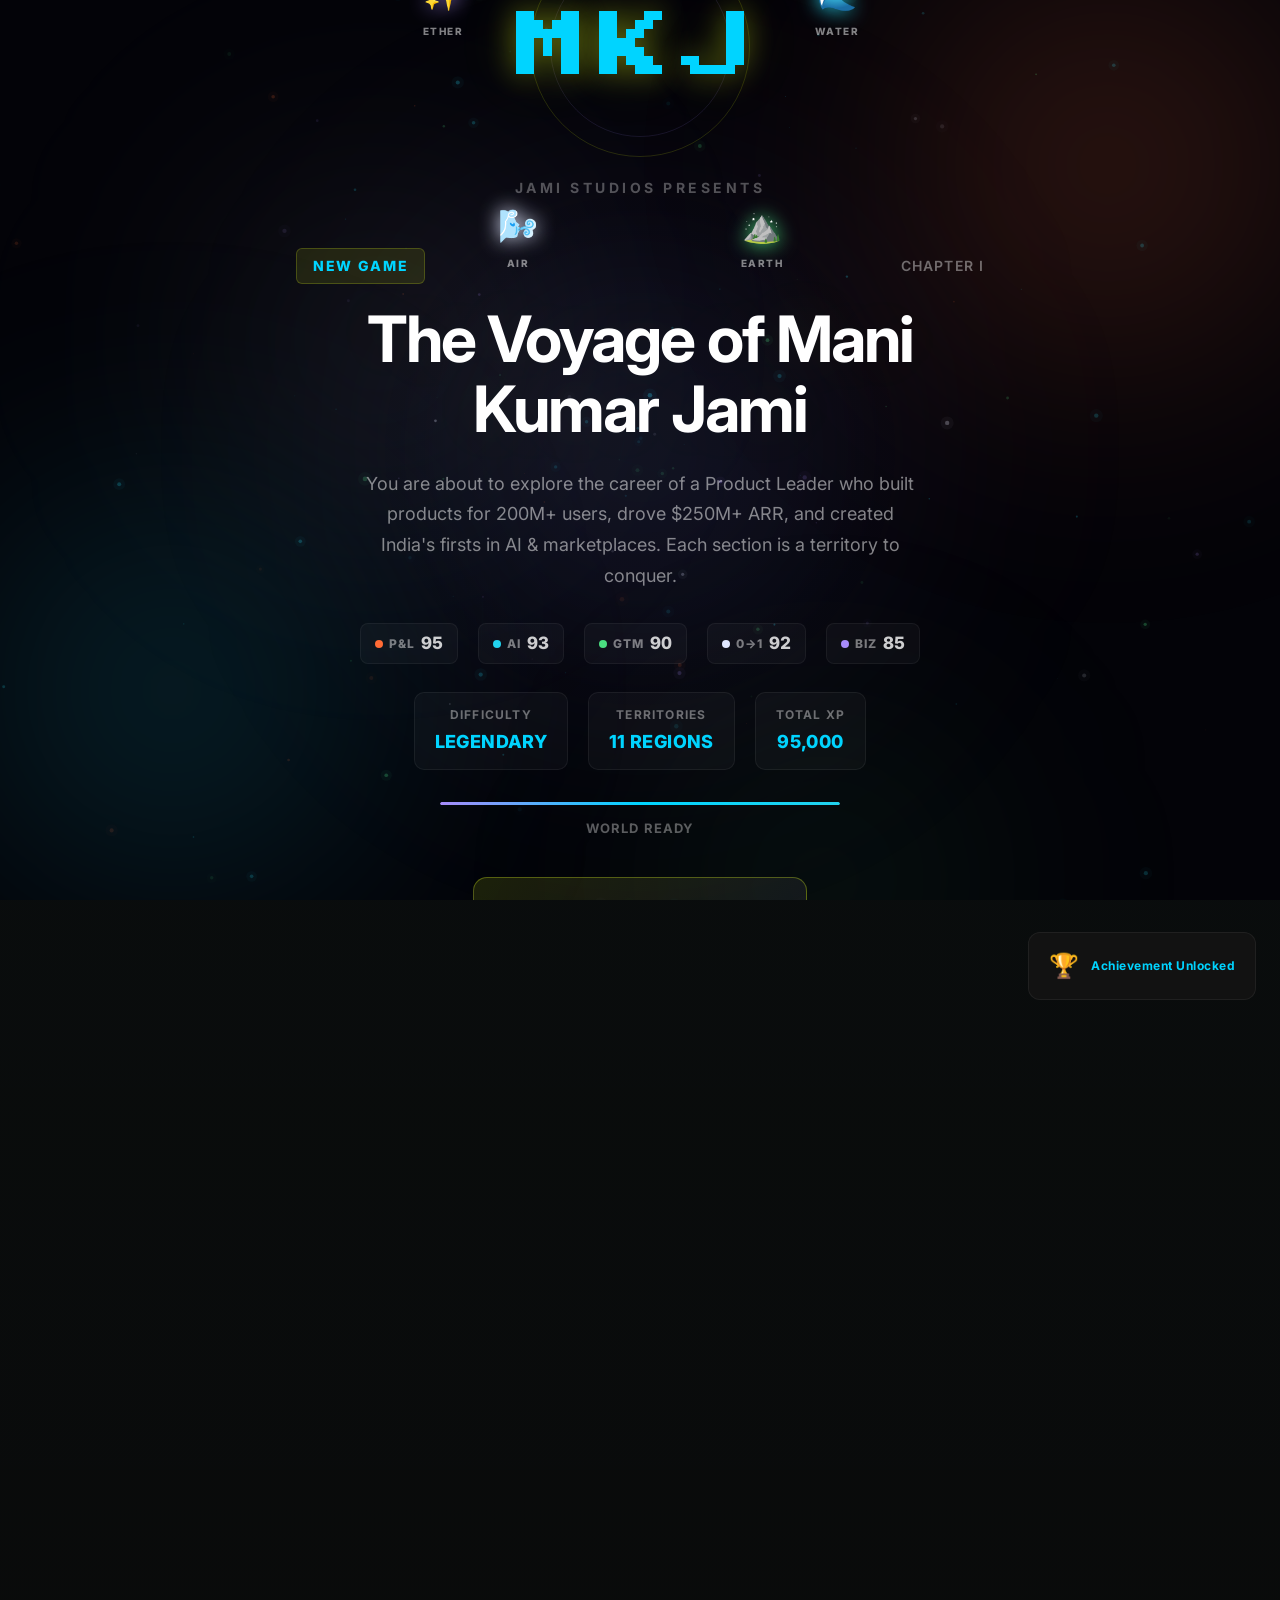
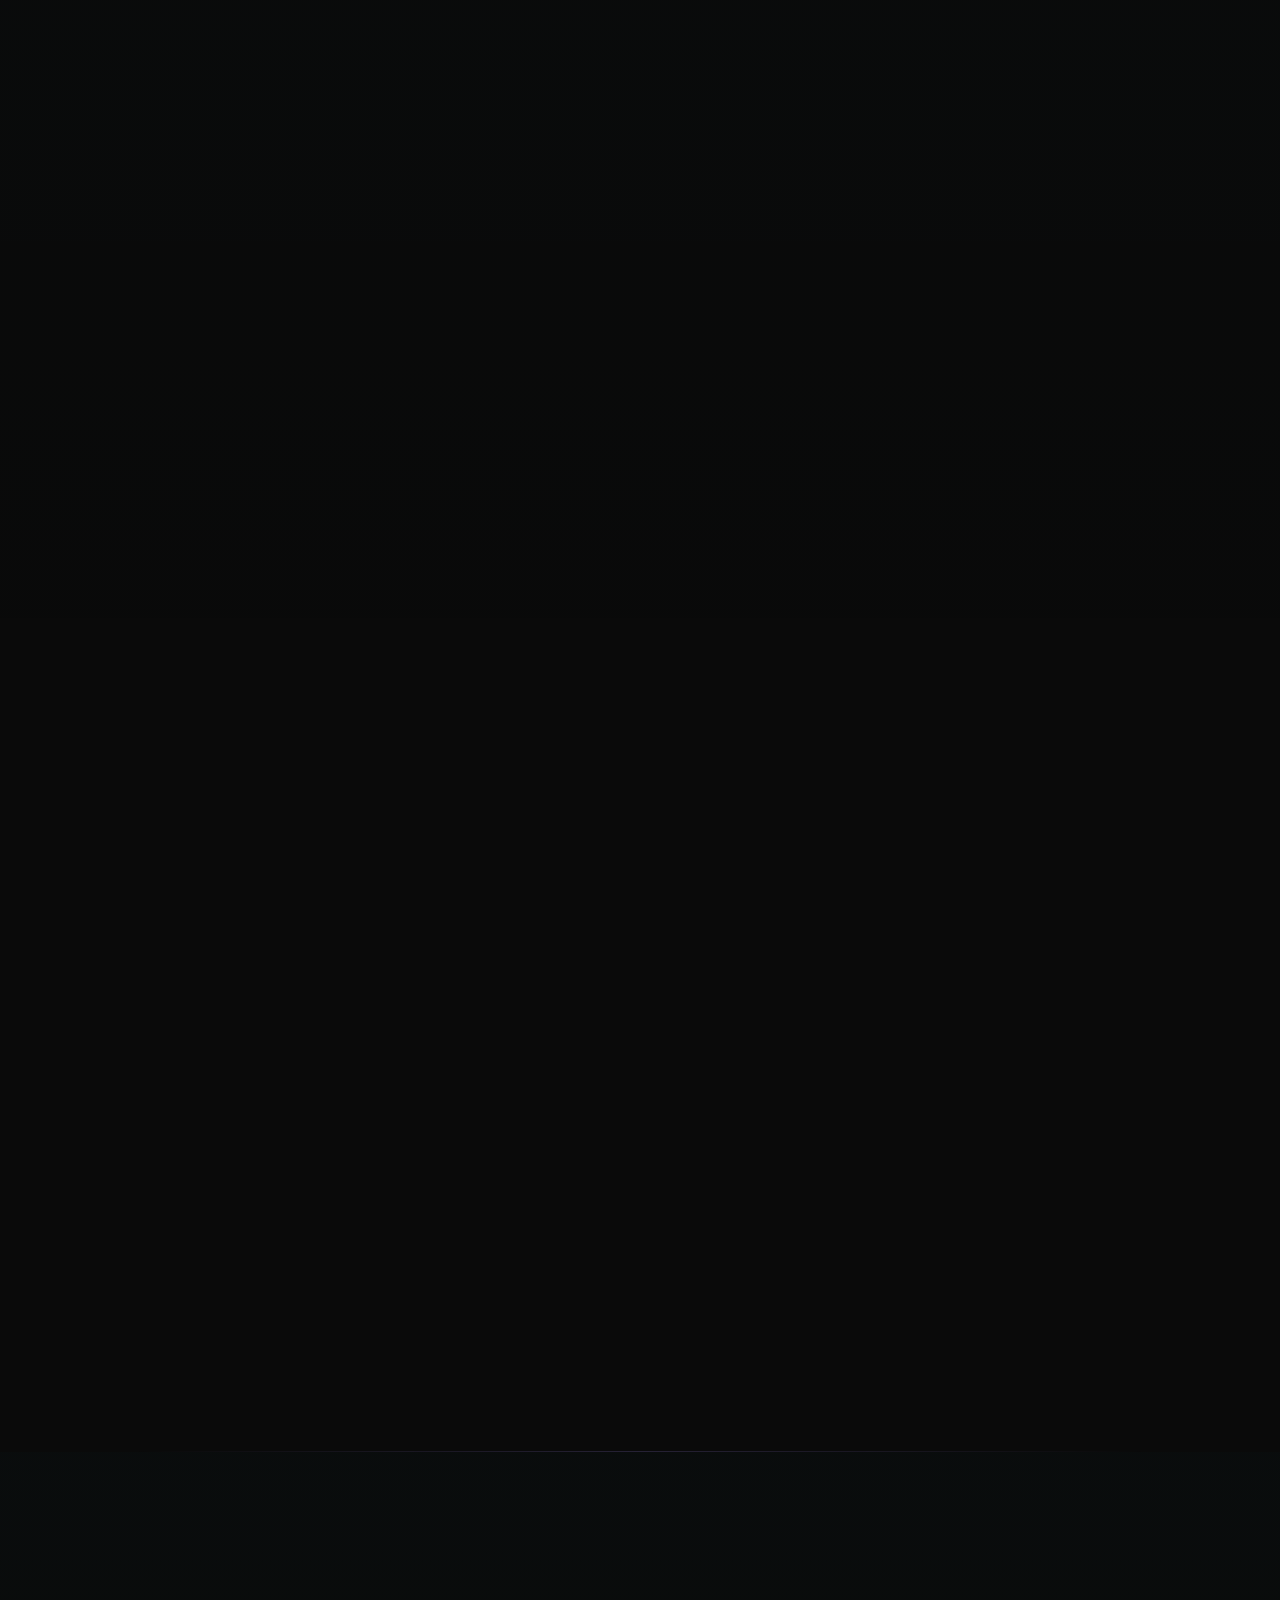
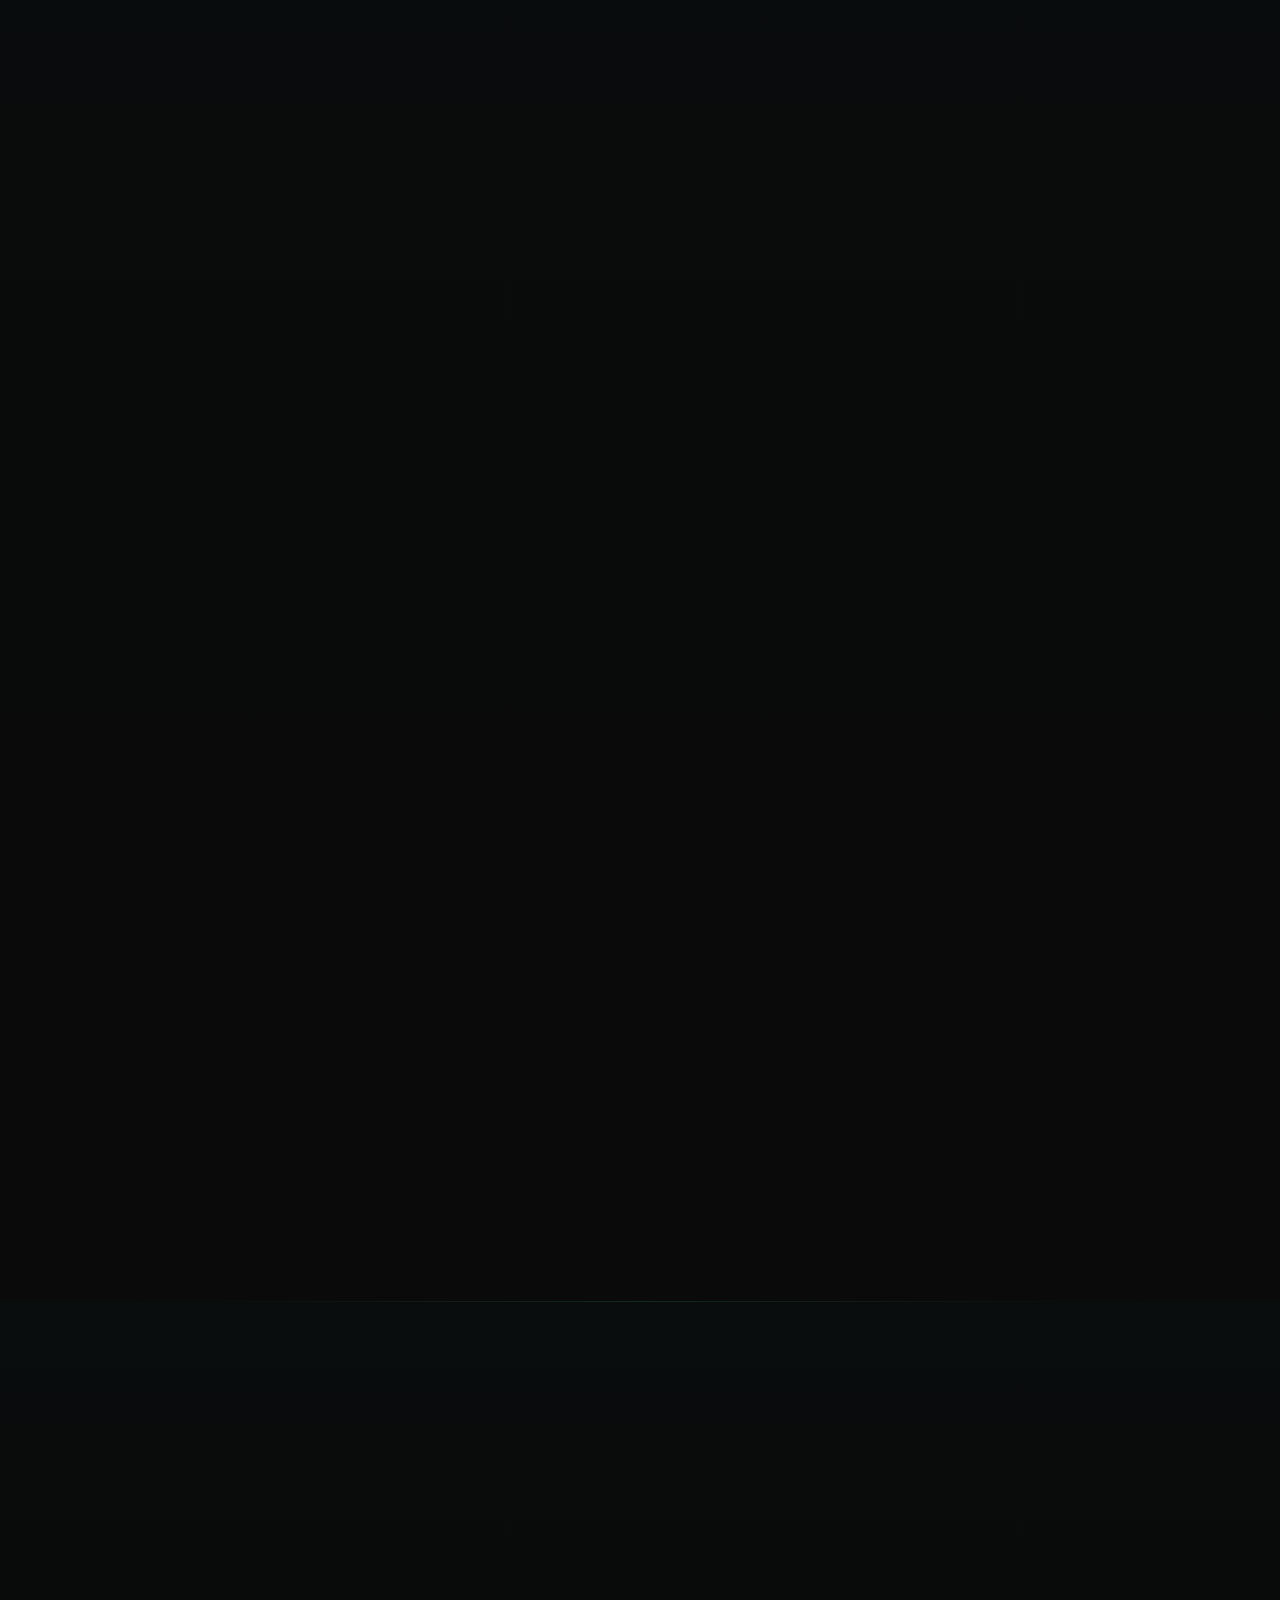
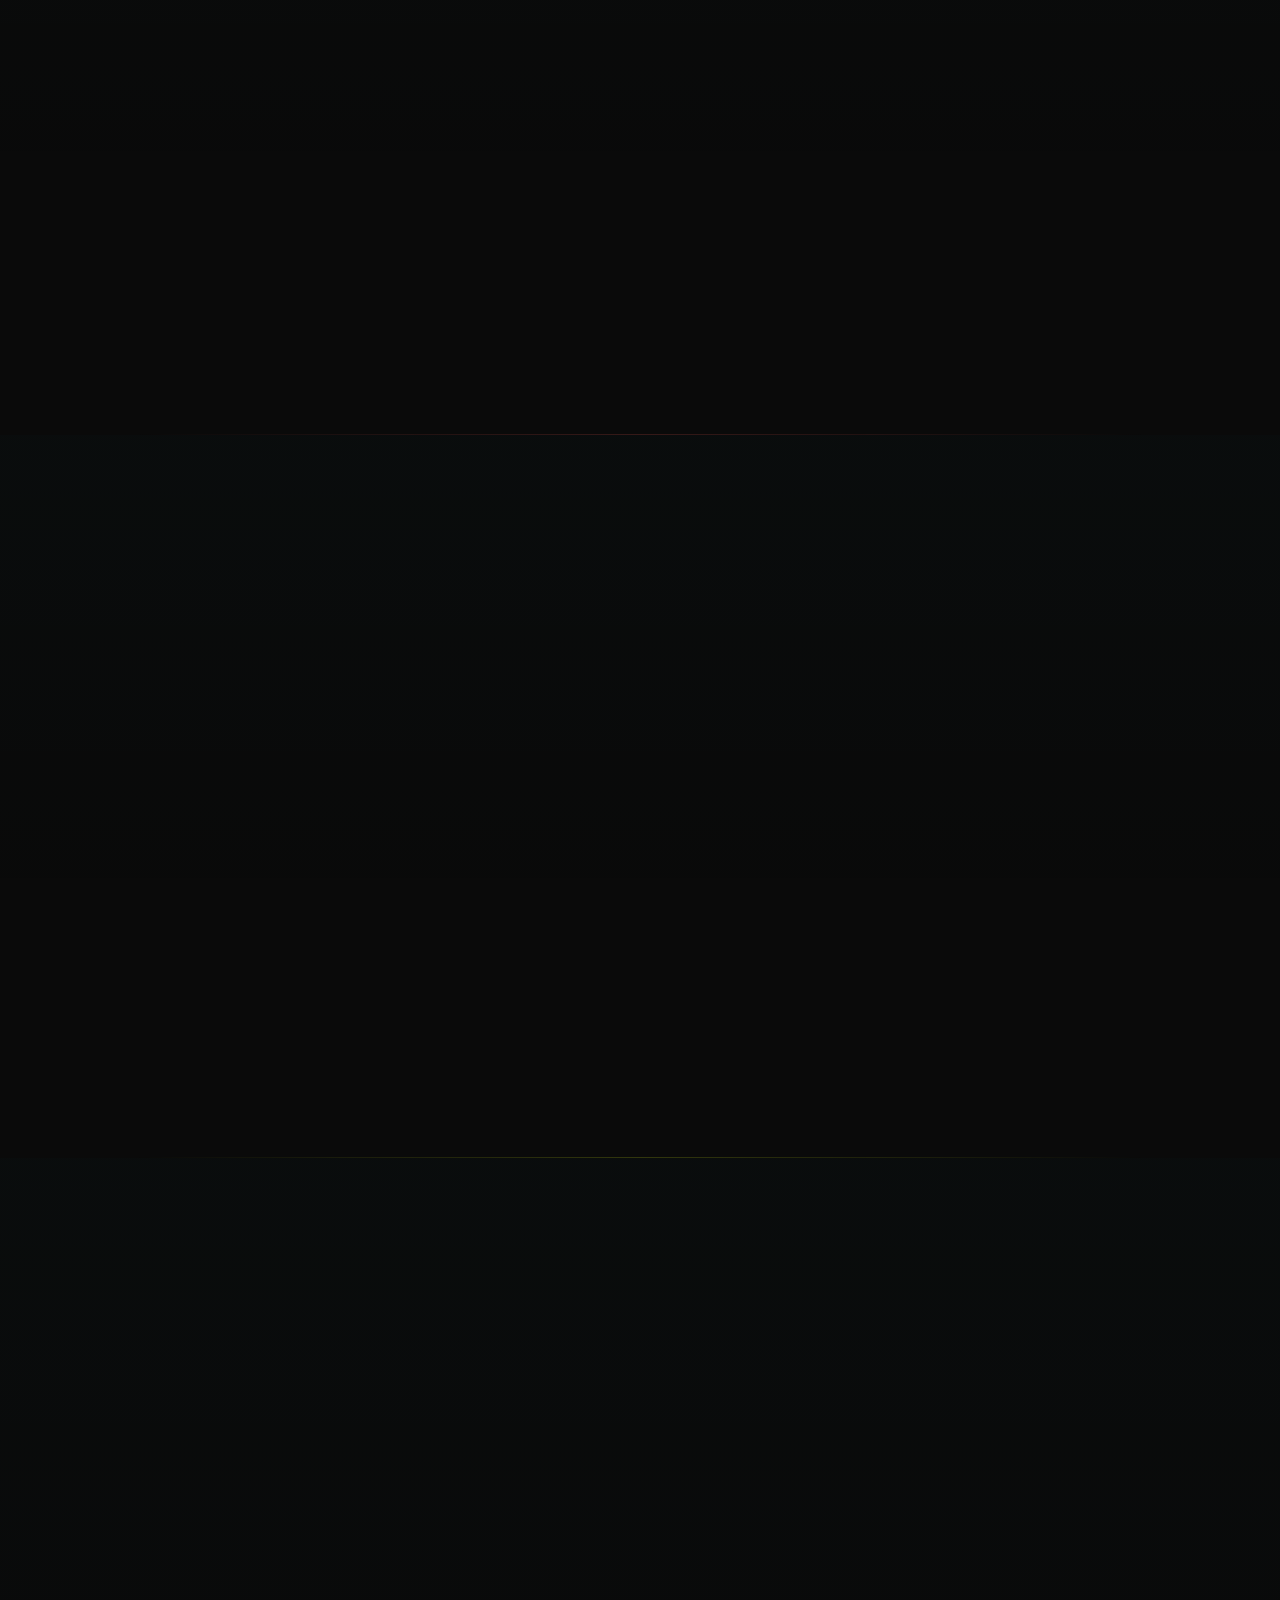
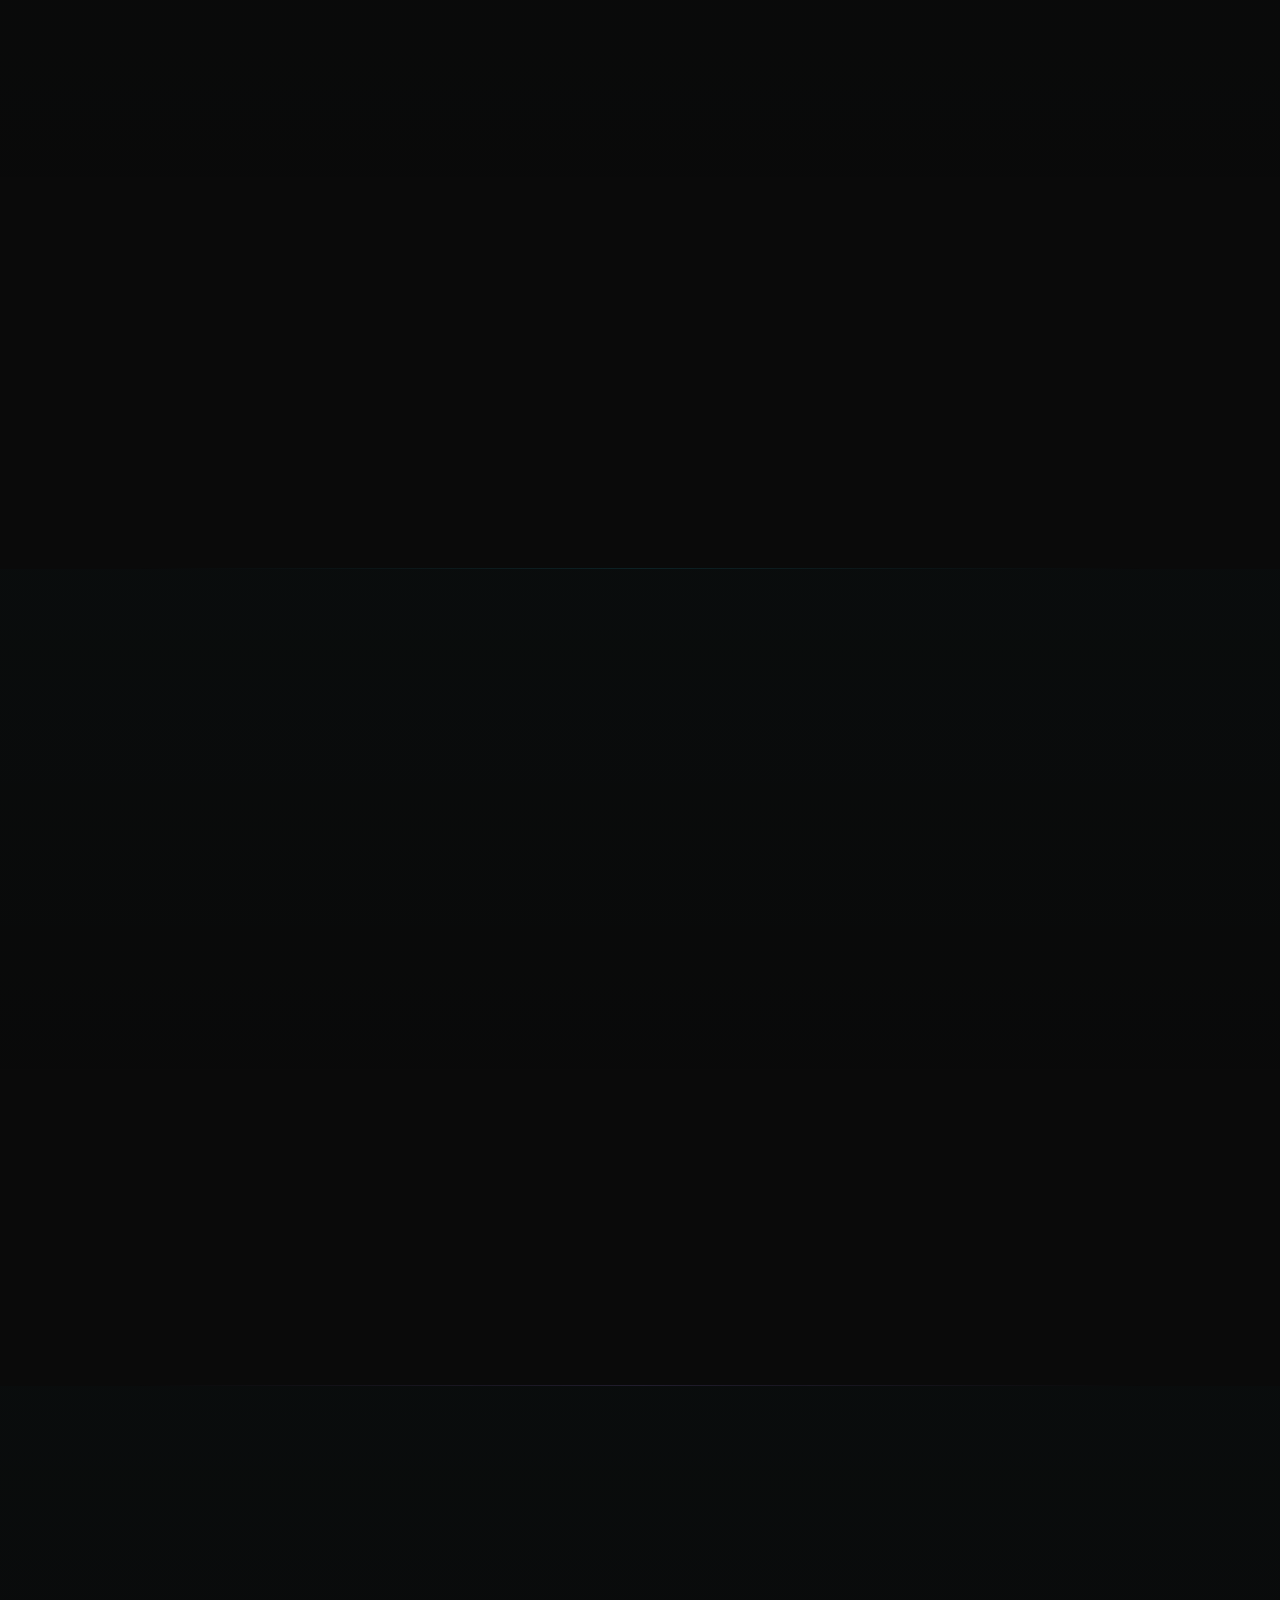
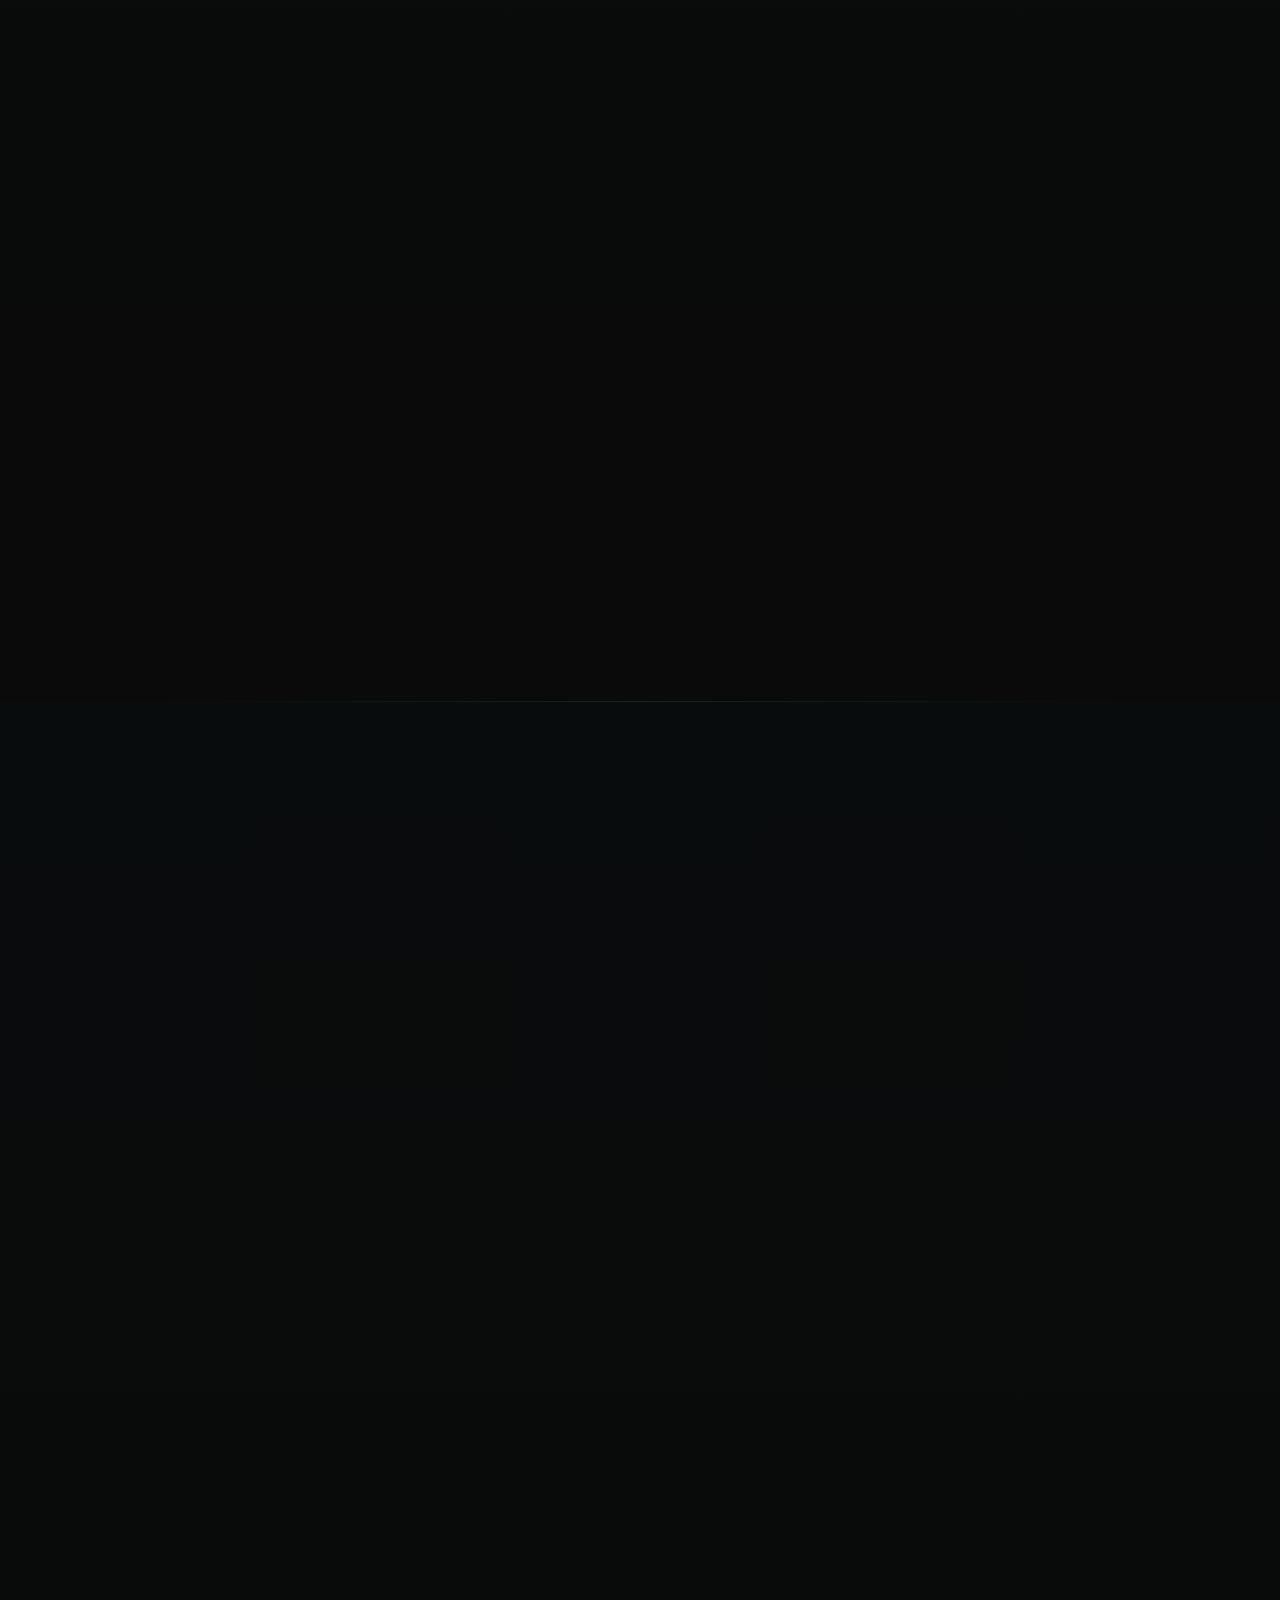
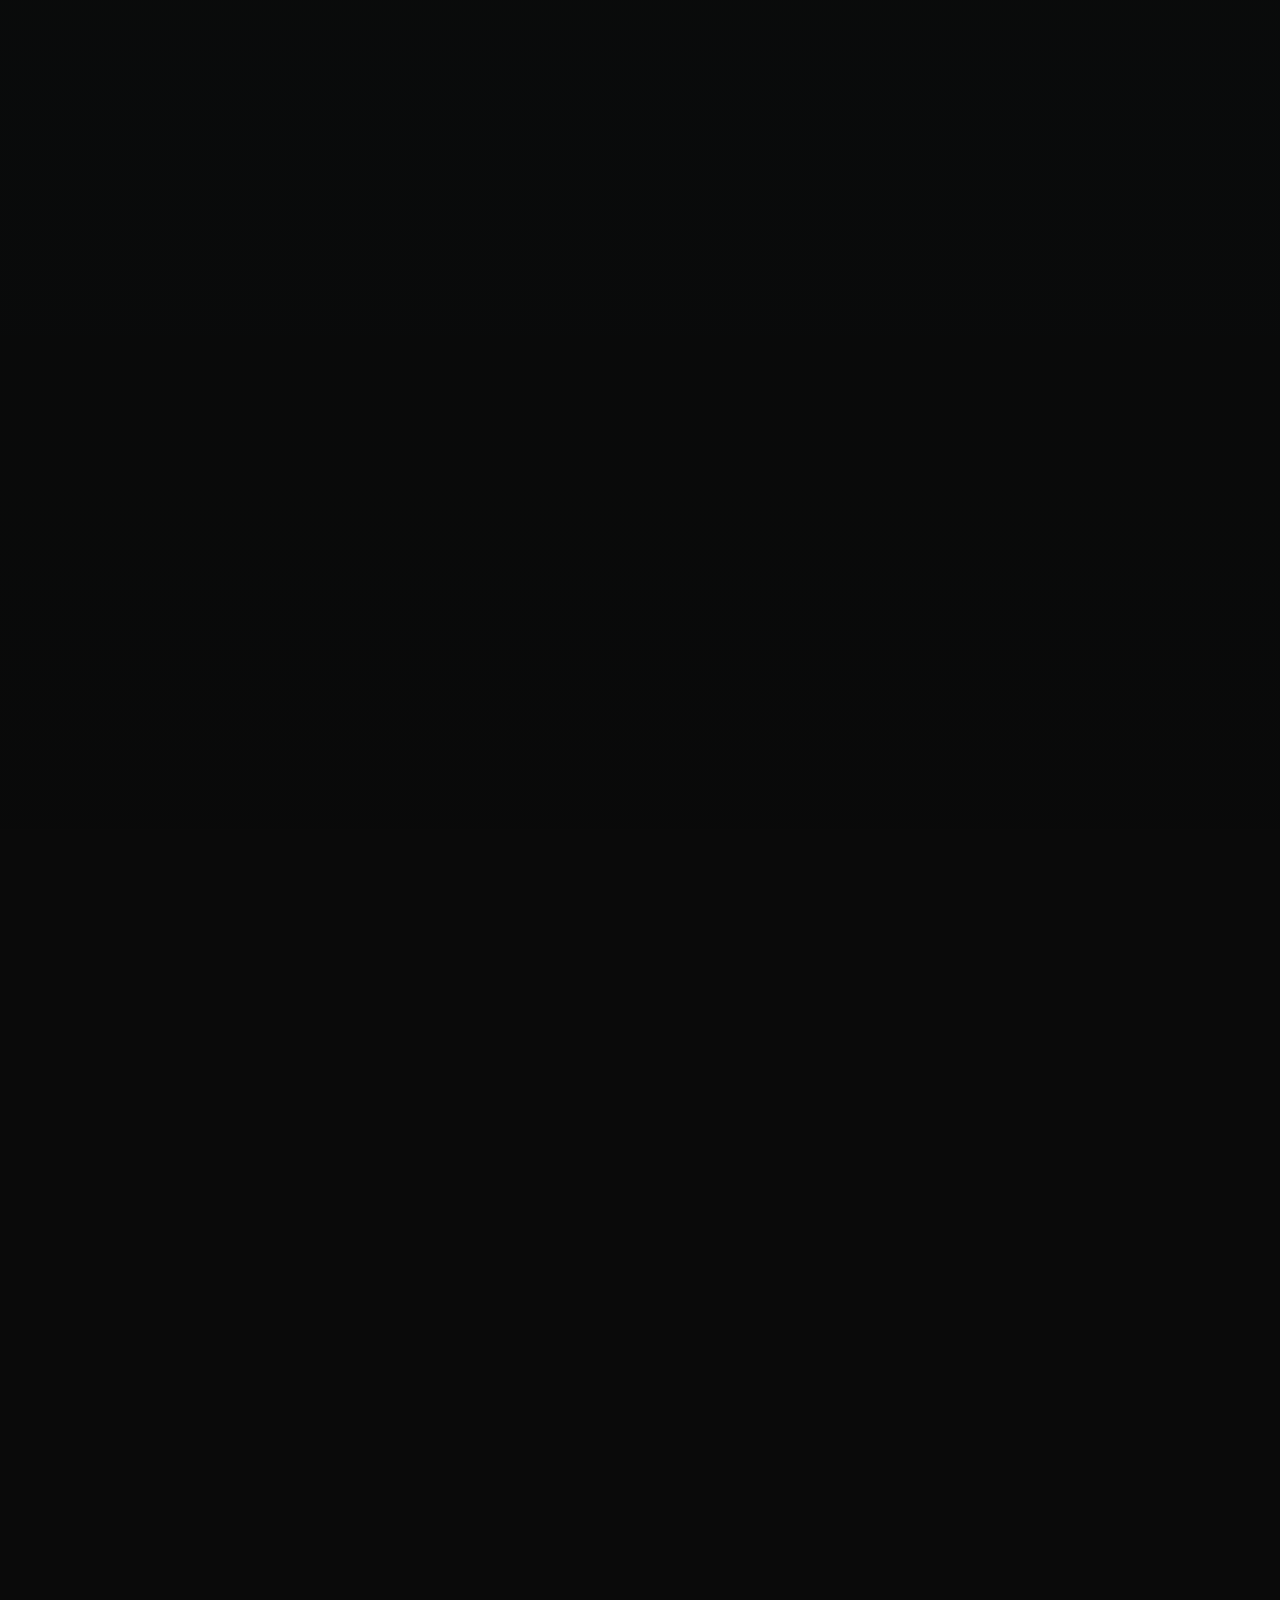
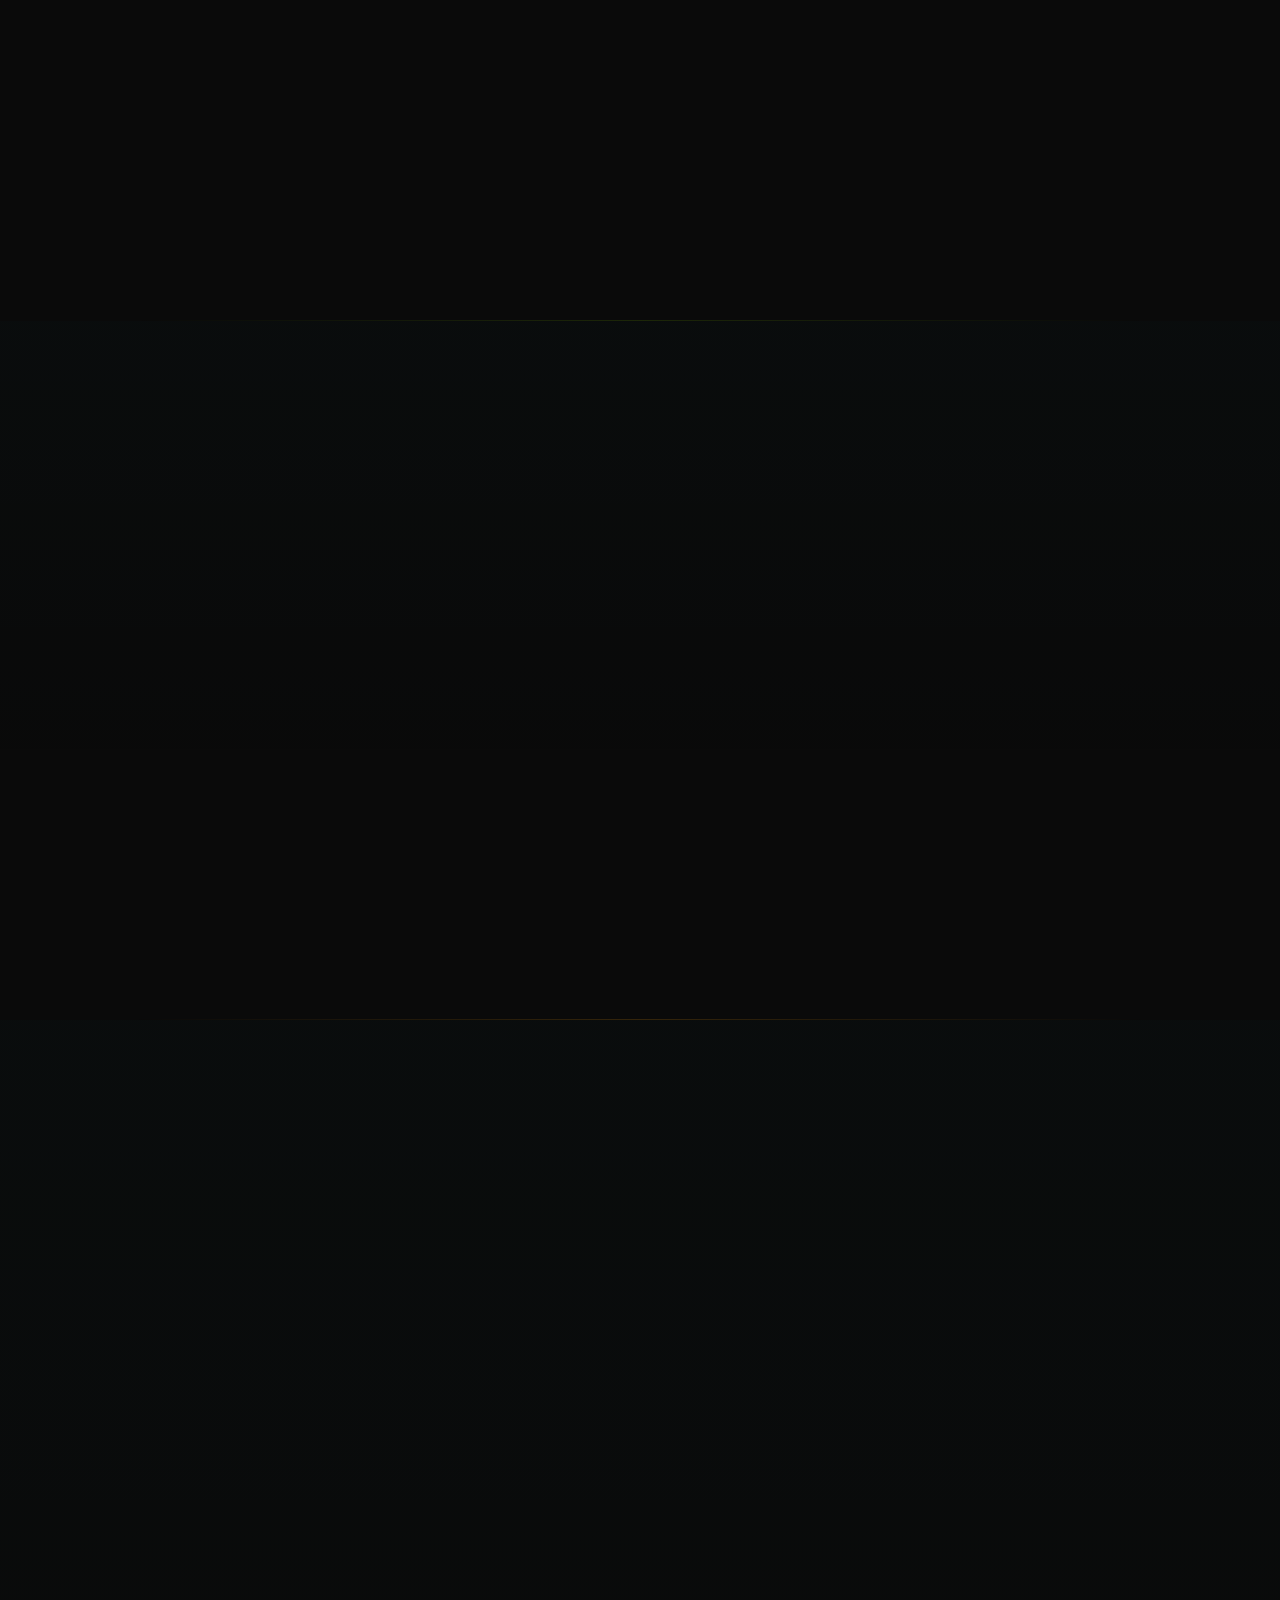
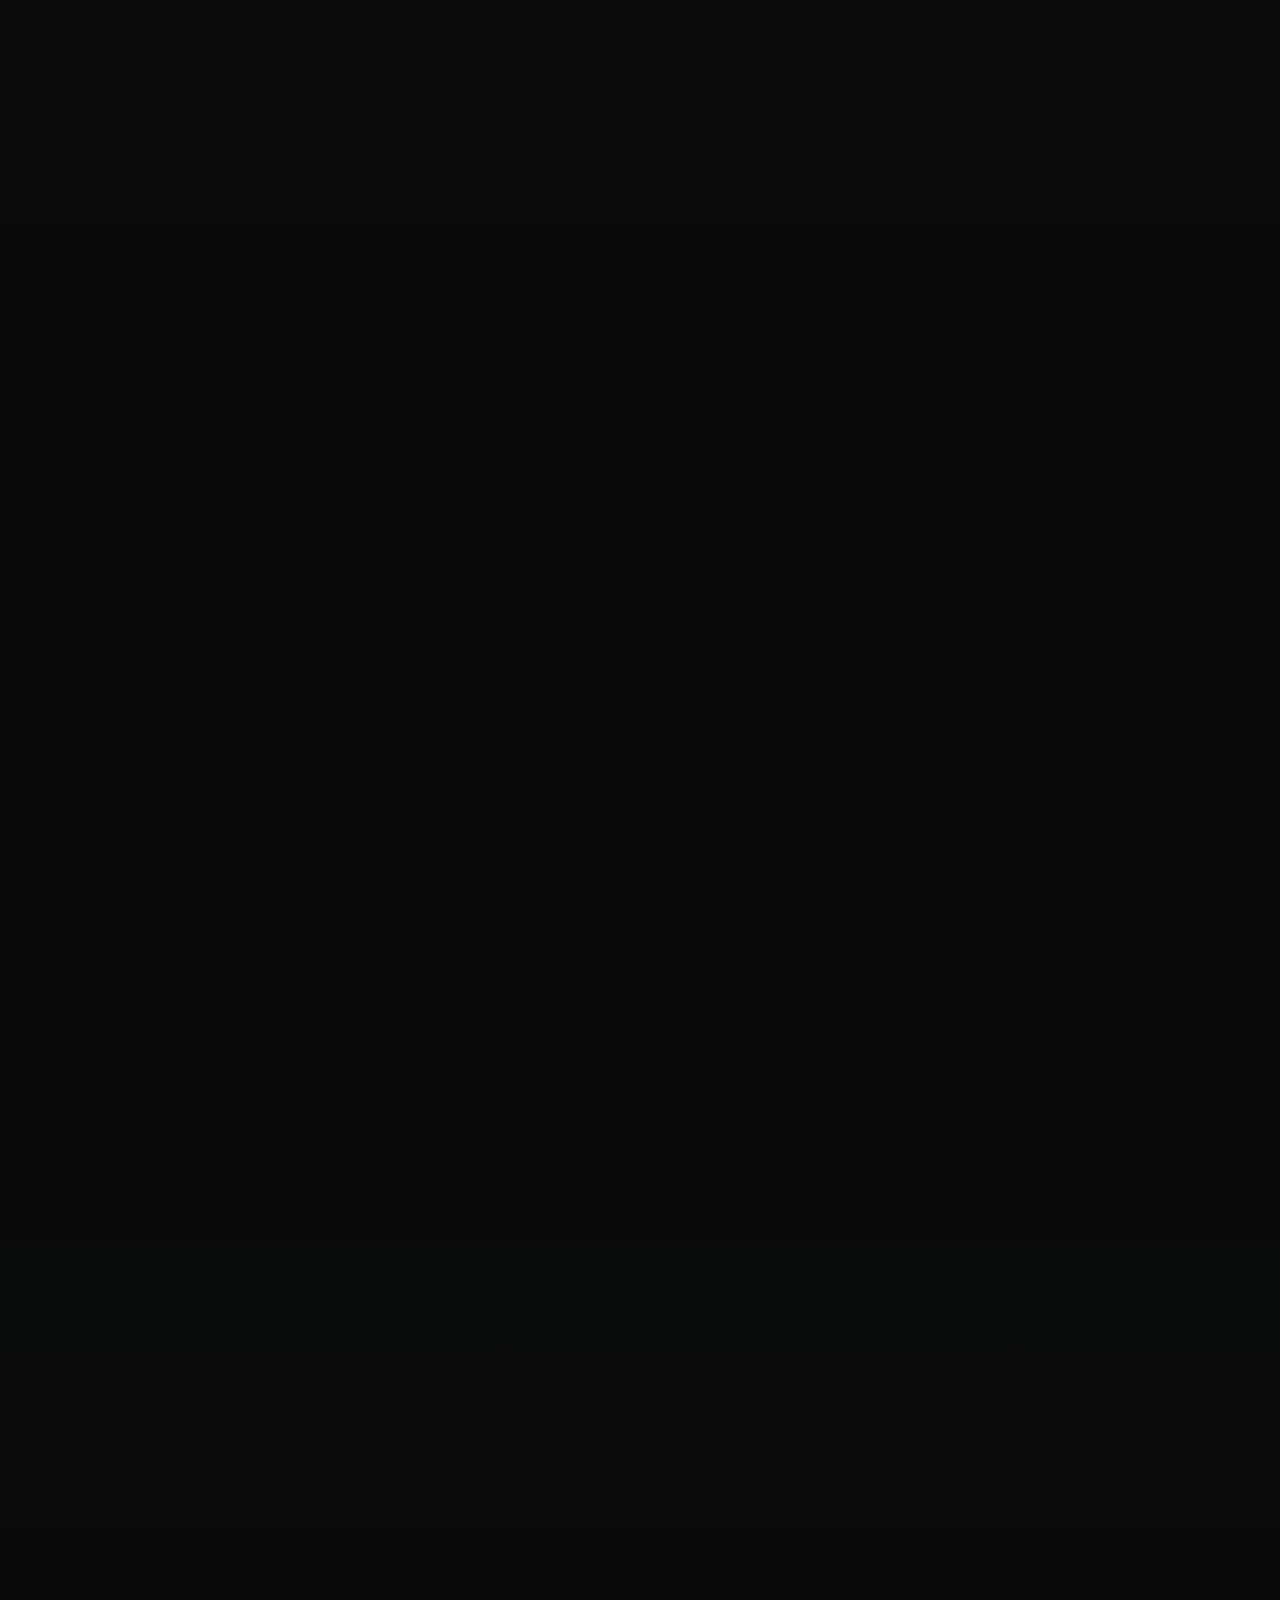
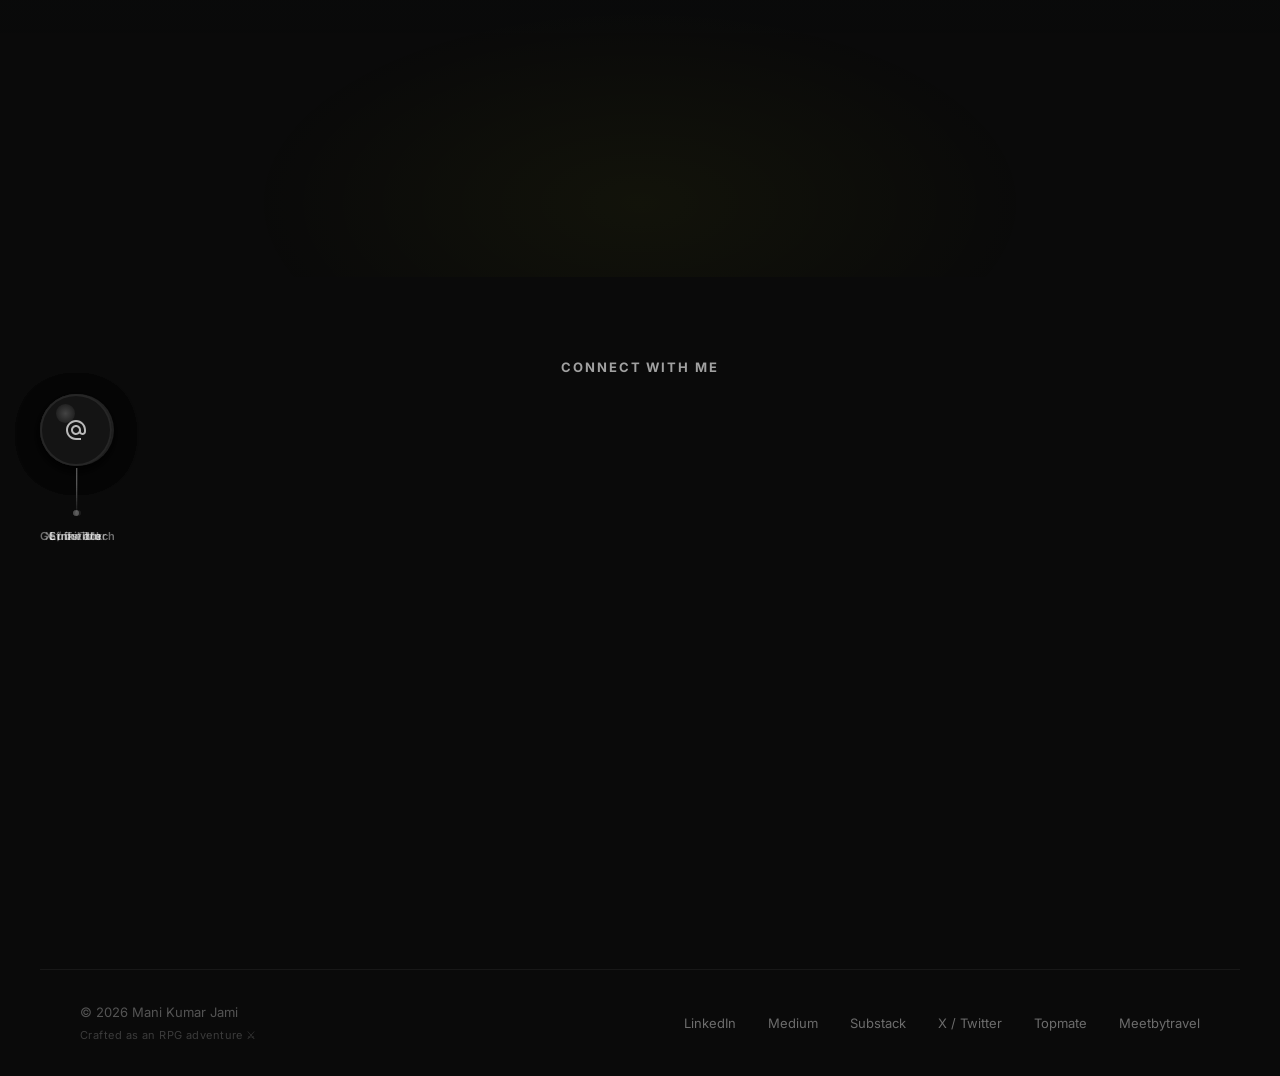
==== commit 32e6f666: "feat: element personality system — 5 distinct visual identities Each element now transforms the full" ====
--- a/index.html
+++ b/index.html
@@ -60,6 +60,7 @@
     <link rel="preconnect" href="https://fonts.gstatic.com" crossorigin>
     <link href="https://fonts.googleapis.com/css2?family=Inter:wght@400;500;600;700;800&family=Press+Start+2P&display=swap" rel="stylesheet">
     <link rel="stylesheet" href="assets/css/styles.css">
+    <link rel="stylesheet" href="assets/css/elements.css">
     <link rel="stylesheet" href="assets/css/card-arena.css">
     <link rel="stylesheet" href="assets/css/weather.css">
 </head>
--- a/assets/css/styles.css
+++ b/assets/css/styles.css
@@ -721,6 +721,7 @@
     perspective: 1200px;
     opacity: 0; transform: scale(0.8) rotateY(15deg);
     animation: cardReveal 1.2s 0.5s cubic-bezier(0.16,1,0.3,1) forwards;
+    will-change: transform;
 }
 @keyframes cardReveal {
     0% { opacity: 0; transform: scale(0.6) rotateY(25deg); }
--- a/assets/css/elements.css
+++ b/assets/css/elements.css
@@ -0,0 +1,425 @@
+/* ============================================
+   ELEMENTS.CSS — Per-element visual personality
+   Each element transforms the UI's feel, not just
+   the accent color. Applied via body.element-{id}.
+   ============================================ */
+
+/* ── PERSONALITY CSS VARIABLES (defaults) ──── */
+:root {
+    --elem-radius: 12px;
+    --elem-radius-sm: 6px;
+    --elem-radius-lg: 16px;
+    --elem-speed: 0.3s;
+    --elem-weight: 500;
+    --elem-spacing: 0em;
+    --elem-border-opacity: 0.06;
+    --elem-glow-scale: 1;
+    --elem-section-tint: transparent;
+}
+
+/* ============================================
+   FIRE — Battle mode. Sharp, fast, aggressive.
+   ============================================ */
+body.element-fire {
+    --elem-radius: 2px;
+    --elem-radius-sm: 1px;
+    --elem-radius-lg: 4px;
+    --elem-speed: 0.1s;
+    --elem-weight: 700;
+    --elem-spacing: 0.03em;
+    --elem-border-opacity: 0.1;
+    --elem-glow-scale: 1.4;
+    --elem-section-tint: rgba(255,107,53,0.015);
+}
+
+/* Sharp corners everywhere */
+body.element-fire .section-card,
+body.element-fire .card,
+body.element-fire .inventory-item,
+body.element-fire .achievement-card,
+body.element-fire .boss-card,
+body.element-fire .venture-card,
+body.element-fire .genai-card,
+body.element-fire .portfolio-card,
+body.element-fire .skill-row,
+body.element-fire .quest-item,
+body.element-fire .academic-item {
+    border-radius: 2px !important;
+    transition: all 0.1s ease !important;
+}
+
+/* Left-bar accent — combat UI feel */
+body.element-fire .section-card,
+body.element-fire .card,
+body.element-fire .boss-card,
+body.element-fire .venture-card {
+    border-left: 2px solid rgba(var(--element-rgb, 255,107,53), 0.35) !important;
+}
+
+/* Aggressive hover — slight skew + fast lift */
+body.element-fire .section-card:hover,
+body.element-fire .card:hover,
+body.element-fire .boss-card:hover,
+body.element-fire .venture-card:hover,
+body.element-fire .genai-card:hover,
+body.element-fire .achievement-card:hover {
+    transform: translateY(-3px) skewX(-0.4deg) !important;
+    box-shadow: 0 8px 24px rgba(var(--element-rgb, 255,107,53), 0.18),
+                4px 0 0 rgba(var(--element-rgb, 255,107,53), 0.5) !important;
+    border-left-color: rgba(var(--element-rgb, 255,107,53), 0.7) !important;
+}
+
+/* Heavy section tags */
+body.element-fire .section-tag {
+    font-weight: 800 !important;
+    letter-spacing: 0.18em !important;
+    border-left: 3px solid var(--accent);
+    padding-left: 10px !important;
+}
+
+/* Bold section titles */
+body.element-fire .section-title {
+    letter-spacing: -0.04em !important;
+    font-weight: 800 !important;
+}
+
+/* Section background tint */
+body.element-fire .section {
+    background: linear-gradient(180deg, rgba(255,107,53,0.018) 0%, transparent 60%) !important;
+}
+
+/* Skill bars — sharp + fast fill */
+body.element-fire .skill-bar-fill {
+    border-radius: 0 !important;
+}
+
+/* Nav buttons */
+body.element-fire .blog-filter,
+body.element-fire .mood-toggle {
+    border-radius: 2px !important;
+}
+
+/* ============================================
+   WATER — Voyage mode. Fluid, rounded, calm.
+   ============================================ */
+body.element-water {
+    --elem-radius: 20px;
+    --elem-radius-sm: 10px;
+    --elem-radius-lg: 28px;
+    --elem-speed: 0.5s;
+    --elem-weight: 400;
+    --elem-spacing: -0.01em;
+    --elem-border-opacity: 0.05;
+    --elem-glow-scale: 0.8;
+    --elem-section-tint: rgba(34,211,238,0.012);
+}
+
+/* Very rounded everything */
+body.element-water .section-card,
+body.element-water .card,
+body.element-water .inventory-item,
+body.element-water .achievement-card,
+body.element-water .boss-card,
+body.element-water .venture-card,
+body.element-water .genai-card,
+body.element-water .portfolio-card,
+body.element-water .quest-item,
+body.element-water .academic-item {
+    border-radius: 20px !important;
+    transition: all 0.5s cubic-bezier(0.25, 1, 0.5, 1) !important;
+}
+
+/* Gentle float hover */
+body.element-water .section-card:hover,
+body.element-water .card:hover,
+body.element-water .boss-card:hover,
+body.element-water .venture-card:hover,
+body.element-water .genai-card:hover,
+body.element-water .achievement-card:hover {
+    transform: translateY(-6px) scale(1.01) !important;
+    box-shadow: 0 20px 48px rgba(var(--element-rgb, 34,211,238), 0.1),
+                0 0 0 1px rgba(var(--element-rgb, 34,211,238), 0.08) !important;
+}
+
+/* Light typography */
+body.element-water .section-tag {
+    font-weight: 500 !important;
+    letter-spacing: 0.08em !important;
+    border-radius: 100px !important;
+    padding: 4px 14px !important;
+}
+
+body.element-water .section-title {
+    font-weight: 600 !important;
+    letter-spacing: -0.02em !important;
+}
+
+/* Cool section tint */
+body.element-water .section {
+    background: linear-gradient(180deg, rgba(34,211,238,0.014) 0%, transparent 70%) !important;
+}
+
+/* Pill-shaped skill bars */
+body.element-water .skill-bar,
+body.element-water .skill-bar-fill {
+    border-radius: 100px !important;
+}
+
+/* Pill nav buttons */
+body.element-water .blog-filter,
+body.element-water .mood-toggle {
+    border-radius: 100px !important;
+}
+
+/* Inventory items very round */
+body.element-water .inventory-item {
+    border-radius: 50% !important;
+}
+
+/* ============================================
+   EARTH — Field Notes. Organic, solid, grounded.
+   ============================================ */
+body.element-earth {
+    --elem-radius: 8px;
+    --elem-radius-sm: 4px;
+    --elem-radius-lg: 12px;
+    --elem-speed: 0.35s;
+    --elem-weight: 600;
+    --elem-spacing: 0.01em;
+    --elem-border-opacity: 0.07;
+    --elem-glow-scale: 0.9;
+    --elem-section-tint: rgba(74,222,128,0.012);
+}
+
+/* Natural rounded corners */
+body.element-earth .section-card,
+body.element-earth .card,
+body.element-earth .inventory-item,
+body.element-earth .achievement-card,
+body.element-earth .boss-card,
+body.element-earth .venture-card,
+body.element-earth .genai-card,
+body.element-earth .portfolio-card,
+body.element-earth .quest-item,
+body.element-earth .academic-item {
+    border-radius: 8px !important;
+    transition: all 0.35s ease !important;
+}
+
+/* Grounded hover — more shadow, less lift */
+body.element-earth .section-card:hover,
+body.element-earth .card:hover,
+body.element-earth .boss-card:hover,
+body.element-earth .venture-card:hover,
+body.element-earth .genai-card:hover,
+body.element-earth .achievement-card:hover {
+    transform: translateY(-2px) !important;
+    box-shadow: 0 12px 32px rgba(0,0,0,0.4),
+                0 4px 12px rgba(var(--element-rgb, 74,222,128), 0.12),
+                0 0 0 1px rgba(var(--element-rgb, 74,222,128), 0.1) !important;
+}
+
+/* Solid typography */
+body.element-earth .section-tag {
+    font-weight: 700 !important;
+    letter-spacing: 0.1em !important;
+    text-transform: uppercase !important;
+}
+
+body.element-earth .section-title {
+    font-weight: 700 !important;
+}
+
+/* Warm section tint */
+body.element-earth .section {
+    background: linear-gradient(180deg, rgba(74,222,128,0.014) 0%, transparent 70%) !important;
+}
+
+/* Thick skill bars */
+body.element-earth .skill-row {
+    border-left: 2px solid rgba(var(--element-rgb, 74,222,128), 0.2) !important;
+    padding-left: 12px !important;
+}
+
+/* ============================================
+   AIR — Minimal, light, floating.
+   ============================================ */
+body.element-air {
+    --elem-radius: 100px;
+    --elem-radius-sm: 50px;
+    --elem-radius-lg: 100px;
+    --elem-speed: 0.18s;
+    --elem-weight: 300;
+    --elem-spacing: 0.02em;
+    --elem-border-opacity: 0.04;
+    --elem-glow-scale: 0.6;
+    --elem-section-tint: rgba(224,231,255,0.01);
+}
+
+/* Pill-shaped cards */
+body.element-air .section-card,
+body.element-air .card,
+body.element-air .boss-card,
+body.element-air .venture-card,
+body.element-air .genai-card,
+body.element-air .portfolio-card,
+body.element-air .quest-item,
+body.element-air .academic-item {
+    border-radius: 20px !important;
+    transition: all 0.18s ease-out !important;
+    background: rgba(255,255,255,0.015) !important;
+    border-color: rgba(255,255,255,0.04) !important;
+}
+
+/* Achievement + inventory stay round */
+body.element-air .achievement-card,
+body.element-air .inventory-item {
+    border-radius: 50% !important;
+}
+
+/* Floating hover — high lift, minimal shadow */
+body.element-air .section-card:hover,
+body.element-air .card:hover,
+body.element-air .boss-card:hover,
+body.element-air .venture-card:hover,
+body.element-air .genai-card:hover,
+body.element-air .achievement-card:hover {
+    transform: translateY(-8px) !important;
+    box-shadow: 0 24px 48px rgba(0,0,0,0.15),
+                0 0 0 1px rgba(var(--element-rgb, 224,231,255), 0.06) !important;
+    background: rgba(255,255,255,0.025) !important;
+}
+
+/* Thin, airy typography */
+body.element-air .section-tag {
+    font-weight: 400 !important;
+    letter-spacing: 0.15em !important;
+    background: transparent !important;
+    border: 1px solid rgba(var(--element-rgb, 224,231,255), 0.15) !important;
+    border-radius: 100px !important;
+}
+
+body.element-air .section-title {
+    font-weight: 600 !important;
+    letter-spacing: -0.01em !important;
+}
+
+/* Very subtle section background */
+body.element-air .section {
+    background: transparent !important;
+}
+
+/* Thin pill skill bars */
+body.element-air .skill-bar {
+    height: 2px !important;
+    border-radius: 100px !important;
+}
+body.element-air .skill-bar-fill {
+    border-radius: 100px !important;
+}
+
+/* Pill everything in nav */
+body.element-air .blog-filter,
+body.element-air .mood-toggle,
+body.element-air .post-tag {
+    border-radius: 100px !important;
+}
+
+/* ============================================
+   ETHER — Arcane mode. Cosmic, mystical, intense.
+   ============================================ */
+body.element-ether {
+    --elem-radius: 12px;
+    --elem-radius-sm: 6px;
+    --elem-radius-lg: 18px;
+    --elem-speed: 0.25s;
+    --elem-weight: 500;
+    --elem-spacing: 0.005em;
+    --elem-border-opacity: 0.08;
+    --elem-glow-scale: 1.6;
+    --elem-section-tint: rgba(167,139,250,0.02);
+}
+
+/* Asymmetric feel via clip-path hint */
+body.element-ether .section-card,
+body.element-ether .card,
+body.element-ether .inventory-item,
+body.element-ether .achievement-card,
+body.element-ether .boss-card,
+body.element-ether .venture-card,
+body.element-ether .genai-card,
+body.element-ether .portfolio-card,
+body.element-ether .quest-item,
+body.element-ether .academic-item {
+    border-radius: 14px 6px 14px 6px !important;
+    transition: all 0.25s cubic-bezier(0.34, 1.56, 0.64, 1) !important;
+    border-color: rgba(var(--element-rgb, 167,139,250), 0.1) !important;
+}
+
+/* Cosmic glow burst hover */
+body.element-ether .section-card:hover,
+body.element-ether .card:hover,
+body.element-ether .boss-card:hover,
+body.element-ether .venture-card:hover,
+body.element-ether .genai-card:hover,
+body.element-ether .achievement-card:hover {
+    transform: translateY(-4px) scale(1.02) !important;
+    box-shadow: 0 0 0 1px rgba(var(--element-rgb, 167,139,250), 0.2),
+                0 0 30px rgba(var(--element-rgb, 167,139,250), 0.15),
+                0 0 60px rgba(var(--element-rgb, 167,139,250), 0.05),
+                0 16px 32px rgba(0,0,0,0.4) !important;
+    border-radius: 6px 14px 6px 14px !important;
+}
+
+/* Mystical section tags */
+body.element-ether .section-tag {
+    font-weight: 600 !important;
+    letter-spacing: 0.14em !important;
+    border-radius: 4px 0 4px 0 !important;
+    border: 1px solid rgba(var(--element-rgb, 167,139,250), 0.25) !important;
+    background: rgba(var(--element-rgb, 167,139,250), 0.06) !important;
+}
+
+body.element-ether .section-title {
+    font-weight: 700 !important;
+    letter-spacing: -0.02em !important;
+}
+
+/* Cosmic section tint */
+body.element-ether .section {
+    background: linear-gradient(180deg, rgba(167,139,250,0.022) 0%, transparent 80%) !important;
+}
+
+/* Arcane borders on skill rows */
+body.element-ether .skill-row {
+    border-right: 1px solid rgba(var(--element-rgb, 167,139,250), 0.15) !important;
+    padding-right: 12px !important;
+}
+
+/* Asymmetric nav buttons */
+body.element-ether .blog-filter,
+body.element-ether .mood-toggle {
+    border-radius: 8px 2px 8px 2px !important;
+}
+
+/* ============================================
+   ELEMENT TRANSITION — smooth personality swap
+   ============================================ */
+body {
+    transition: background 1.5s ease;
+}
+
+.section-card,
+.card,
+.inventory-item,
+.achievement-card,
+.boss-card,
+.venture-card,
+.genai-card,
+.portfolio-card,
+.quest-item,
+.academic-item {
+    transition-property: border-radius, border-color, background, box-shadow, transform;
+    transition-duration: 0.4s;
+    transition-timing-function: cubic-bezier(0.25, 1, 0.5, 1);
+}
--- a/assets/css/card-arena.css
+++ b/assets/css/card-arena.css
@@ -13,13 +13,8 @@
     font-family: 'Inter', sans-serif;
 }
 .card-arena.active { opacity: 1; visibility: visible; }
-.card-arena, .card-arena * { cursor: auto !important; }
-.card-arena .arena-card { cursor: pointer !important; }
-.card-arena button, .card-arena a { cursor: pointer !important; }
-.arena-identity, .arena-identity * { cursor: auto !important; }
-.arena-identity button, .arena-identity a { cursor: pointer !important; }
-.arena-draw-overlay, .arena-draw-overlay * { cursor: auto !important; }
-.arena-draw-overlay button, .arena-draw-overlay a { cursor: pointer !important; }
+.card-arena, .card-arena *, .arena-identity, .arena-identity *, .arena-draw-overlay, .arena-draw-overlay * { cursor: auto !important; }
+.card-arena .arena-card, .card-arena button, .card-arena a, .arena-identity button, .arena-identity a, .arena-draw-overlay button, .arena-draw-overlay a { cursor: pointer !important; }
 
 /* Atmospheric background layers */
 .arena-bg {
@@ -298,8 +293,7 @@
 .ac-desc {
     font-size: 14px; color: rgba(255,255,255,0.5); line-height: 1.6;
     flex: 1; overflow: hidden;
-    display: -webkit-box; -webkit-box-orient: vertical; -webkit-line-clamp: 4;
-    display: -webkit-box; -webkit-line-clamp: 3; -webkit-box-orient: vertical; overflow: hidden;
+    display: -webkit-box; -webkit-box-orient: vertical; -webkit-line-clamp: 3;
 }
 
 /* Card front — footer with power bar */
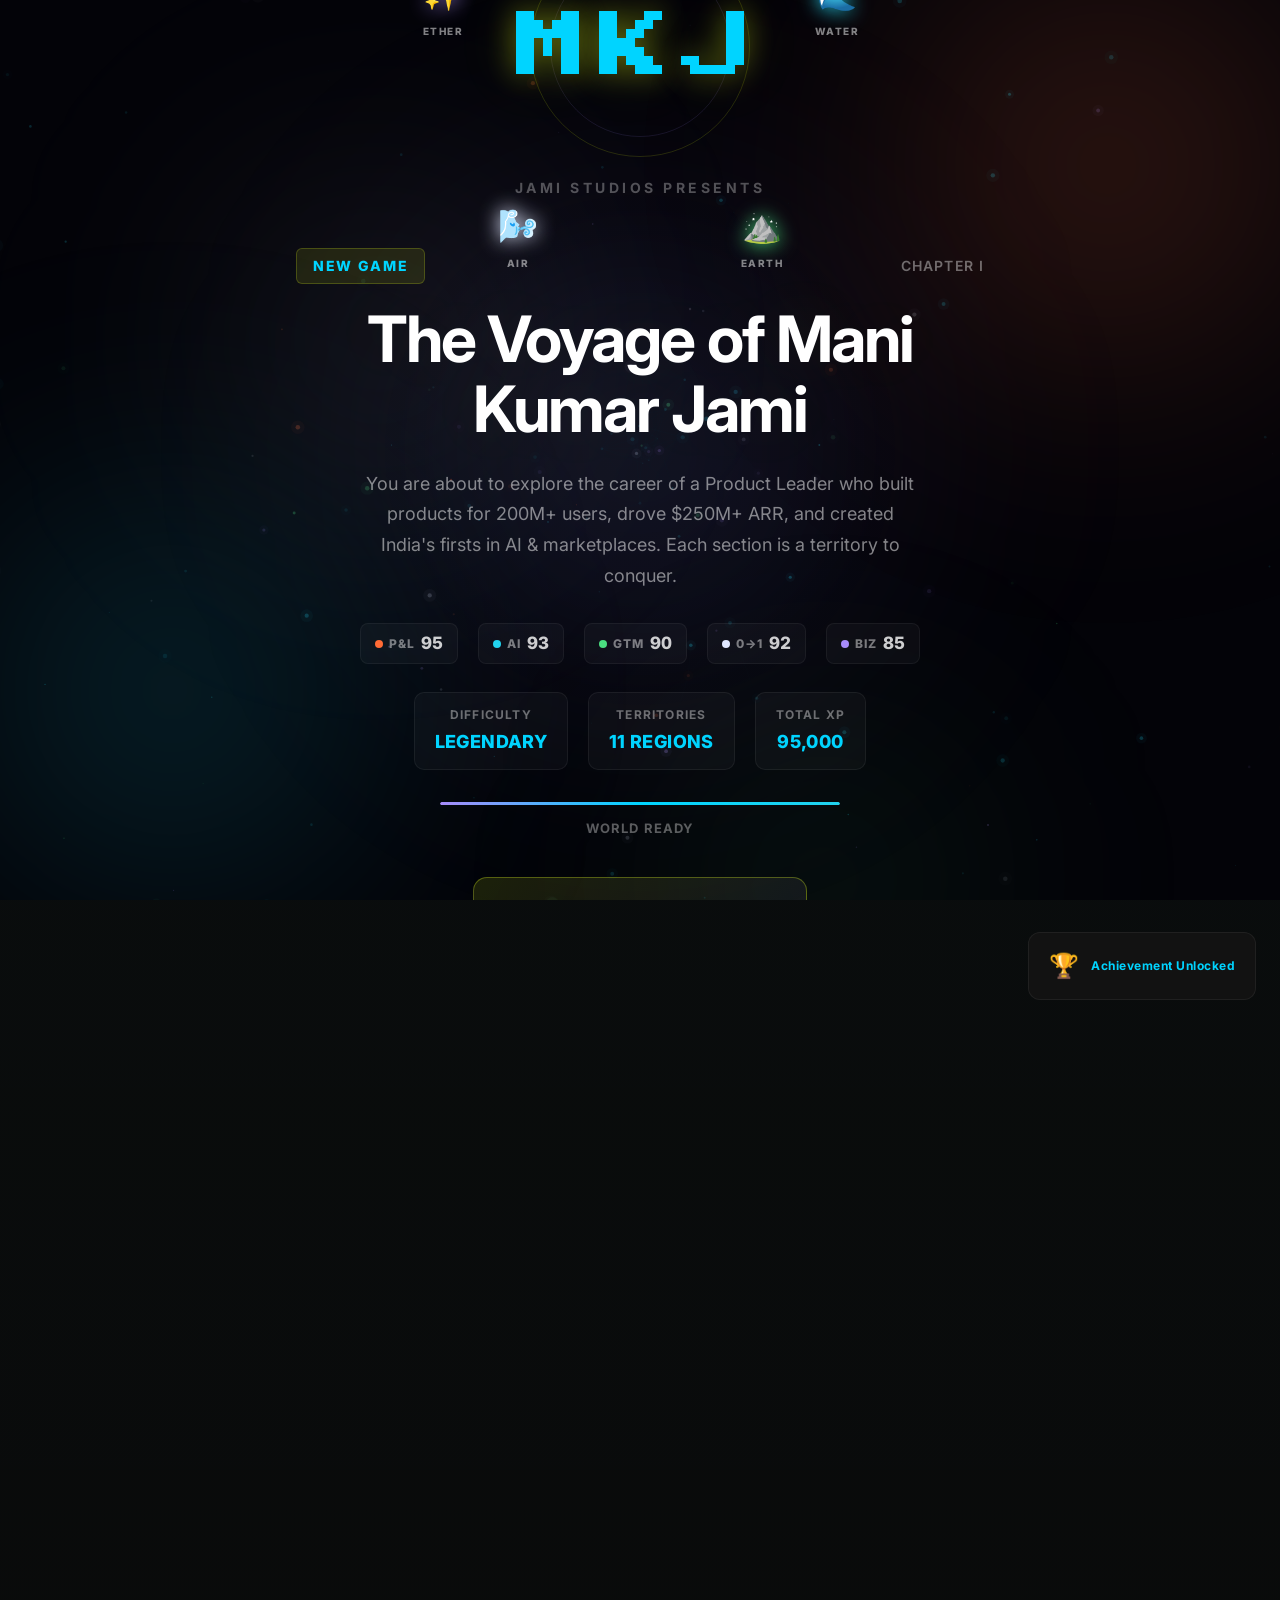
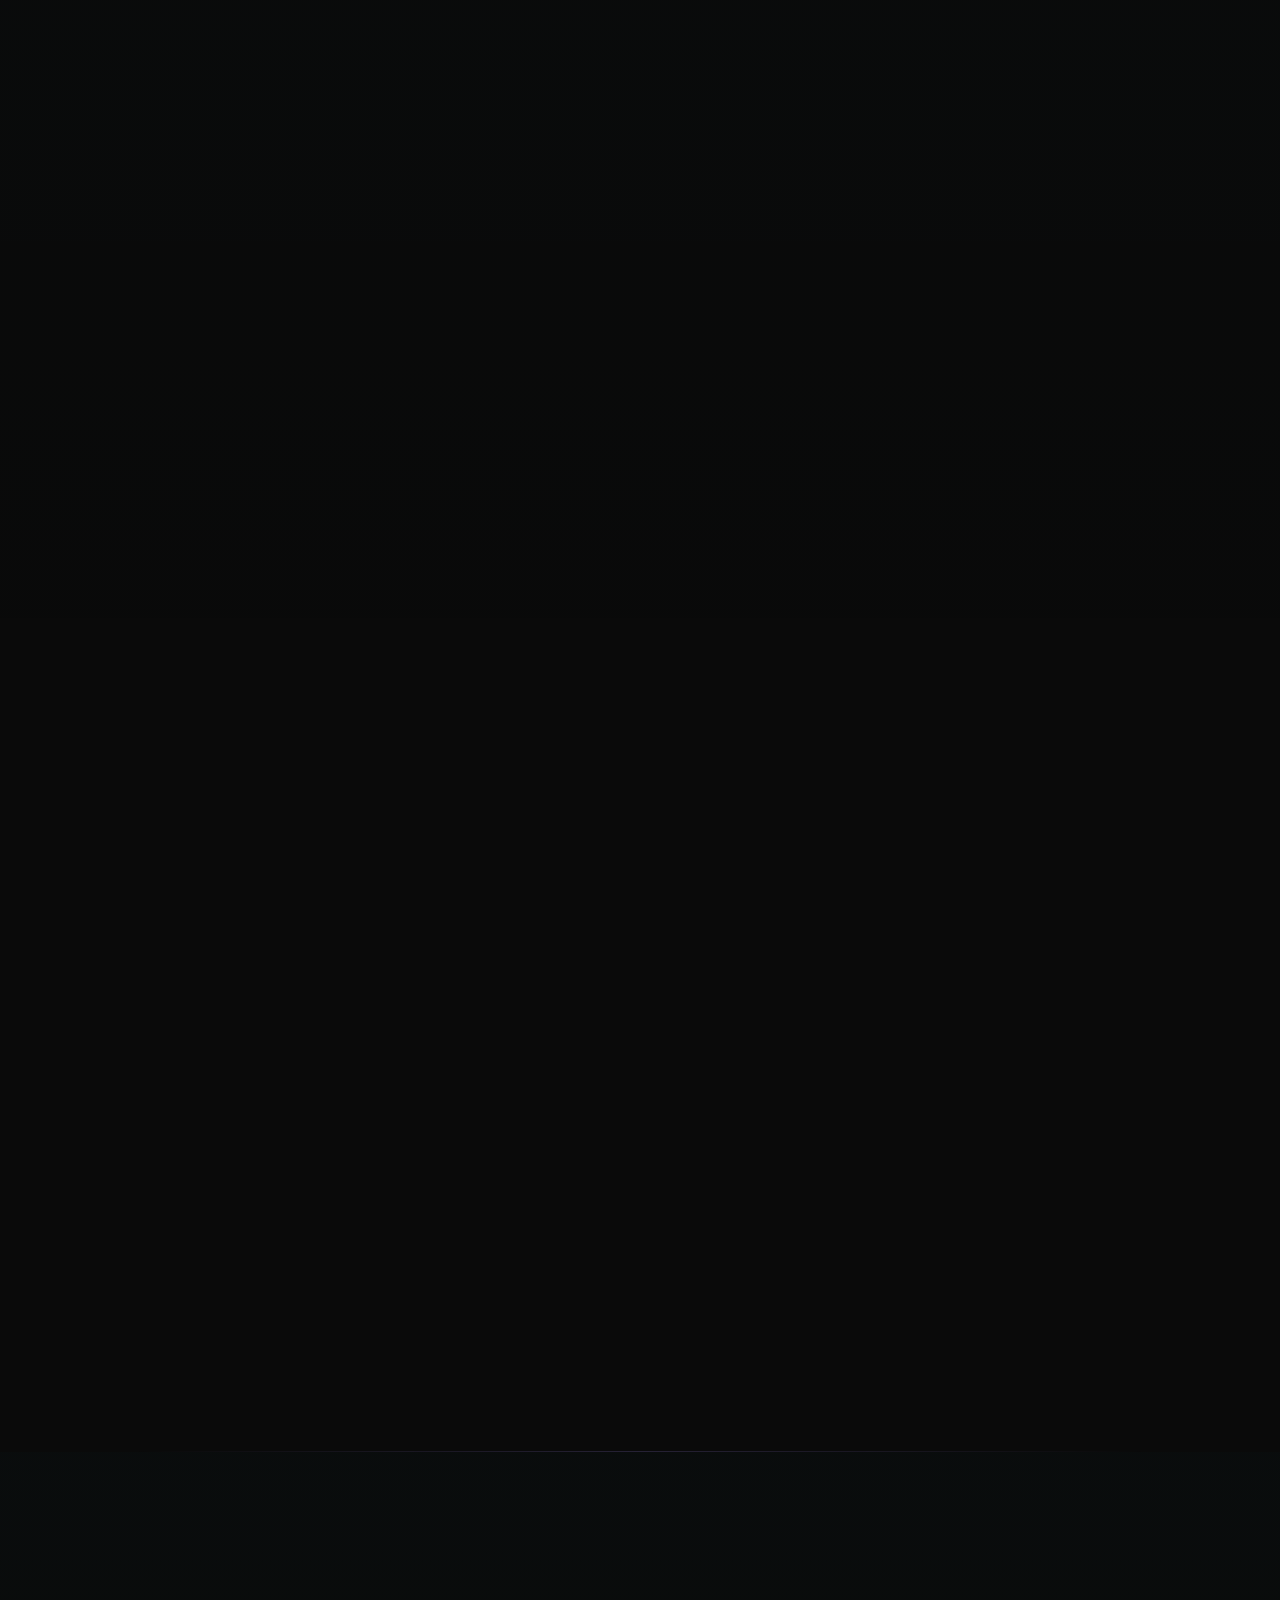
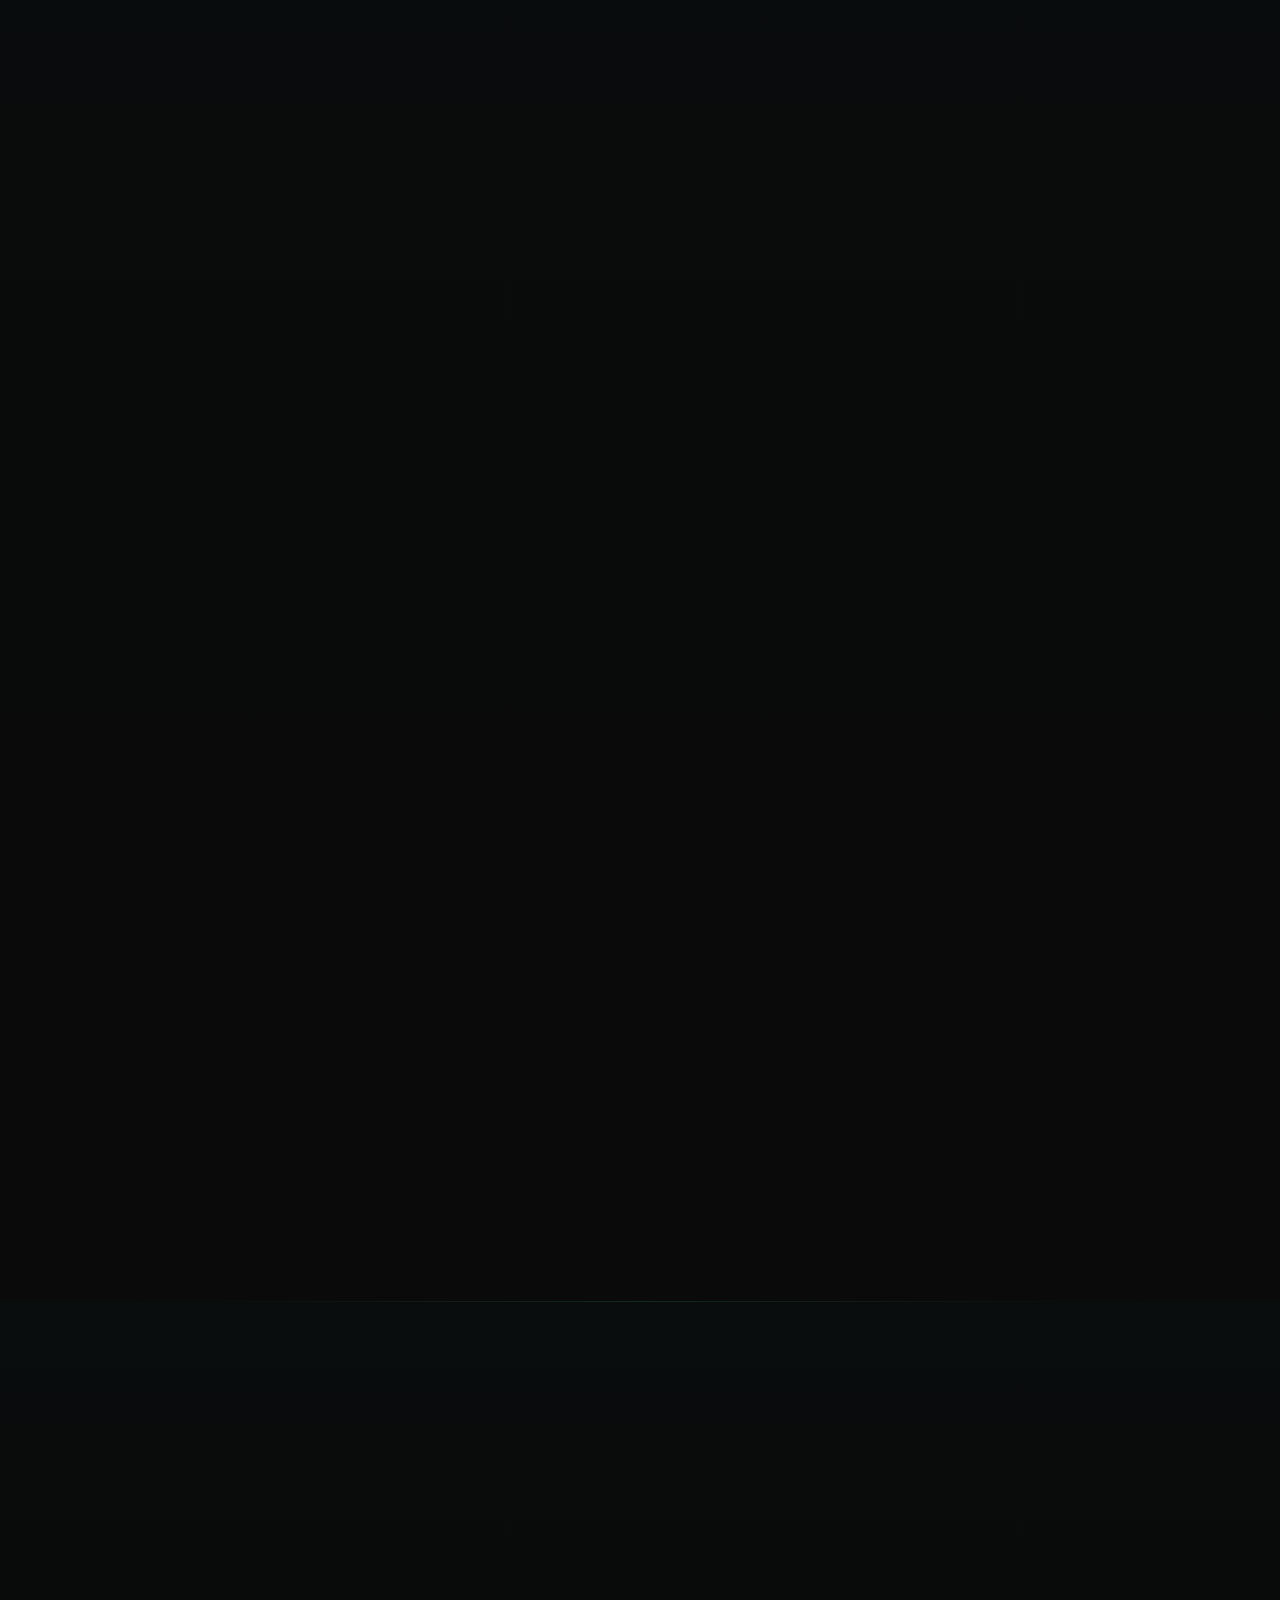
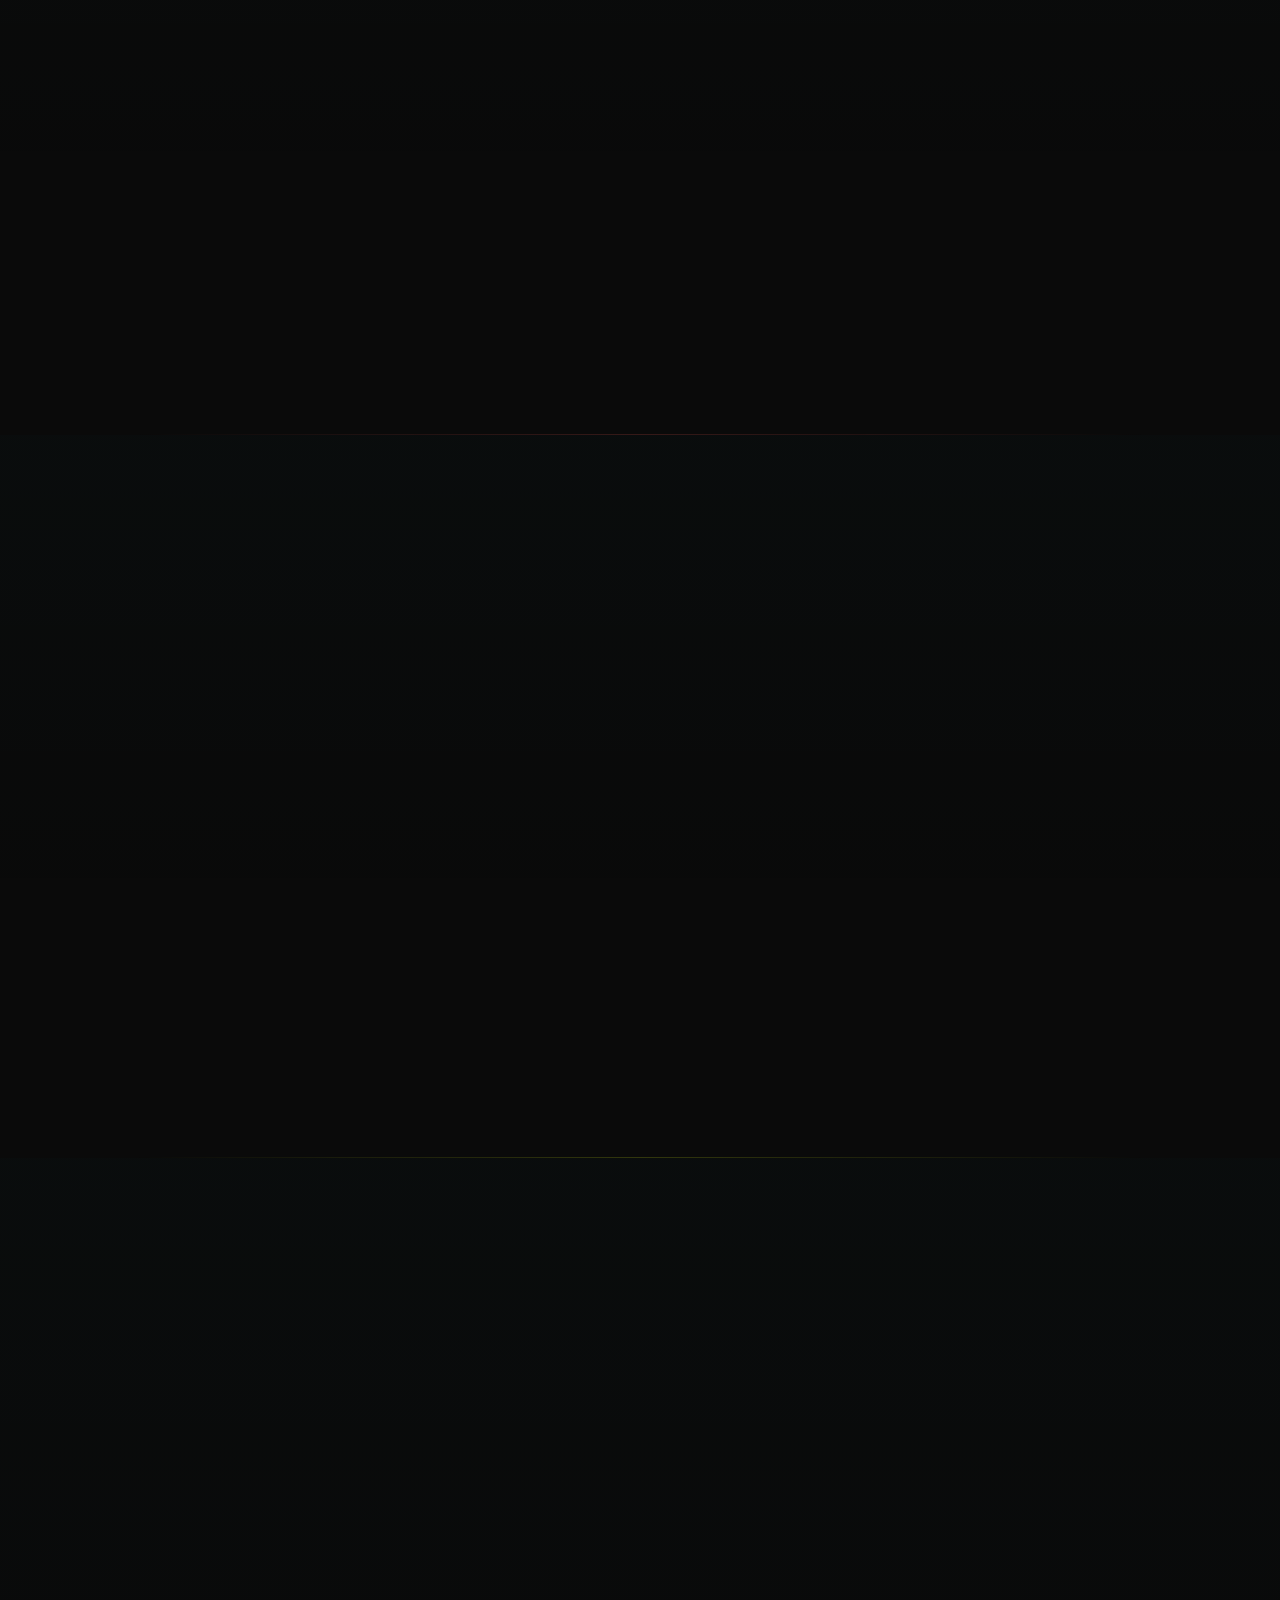
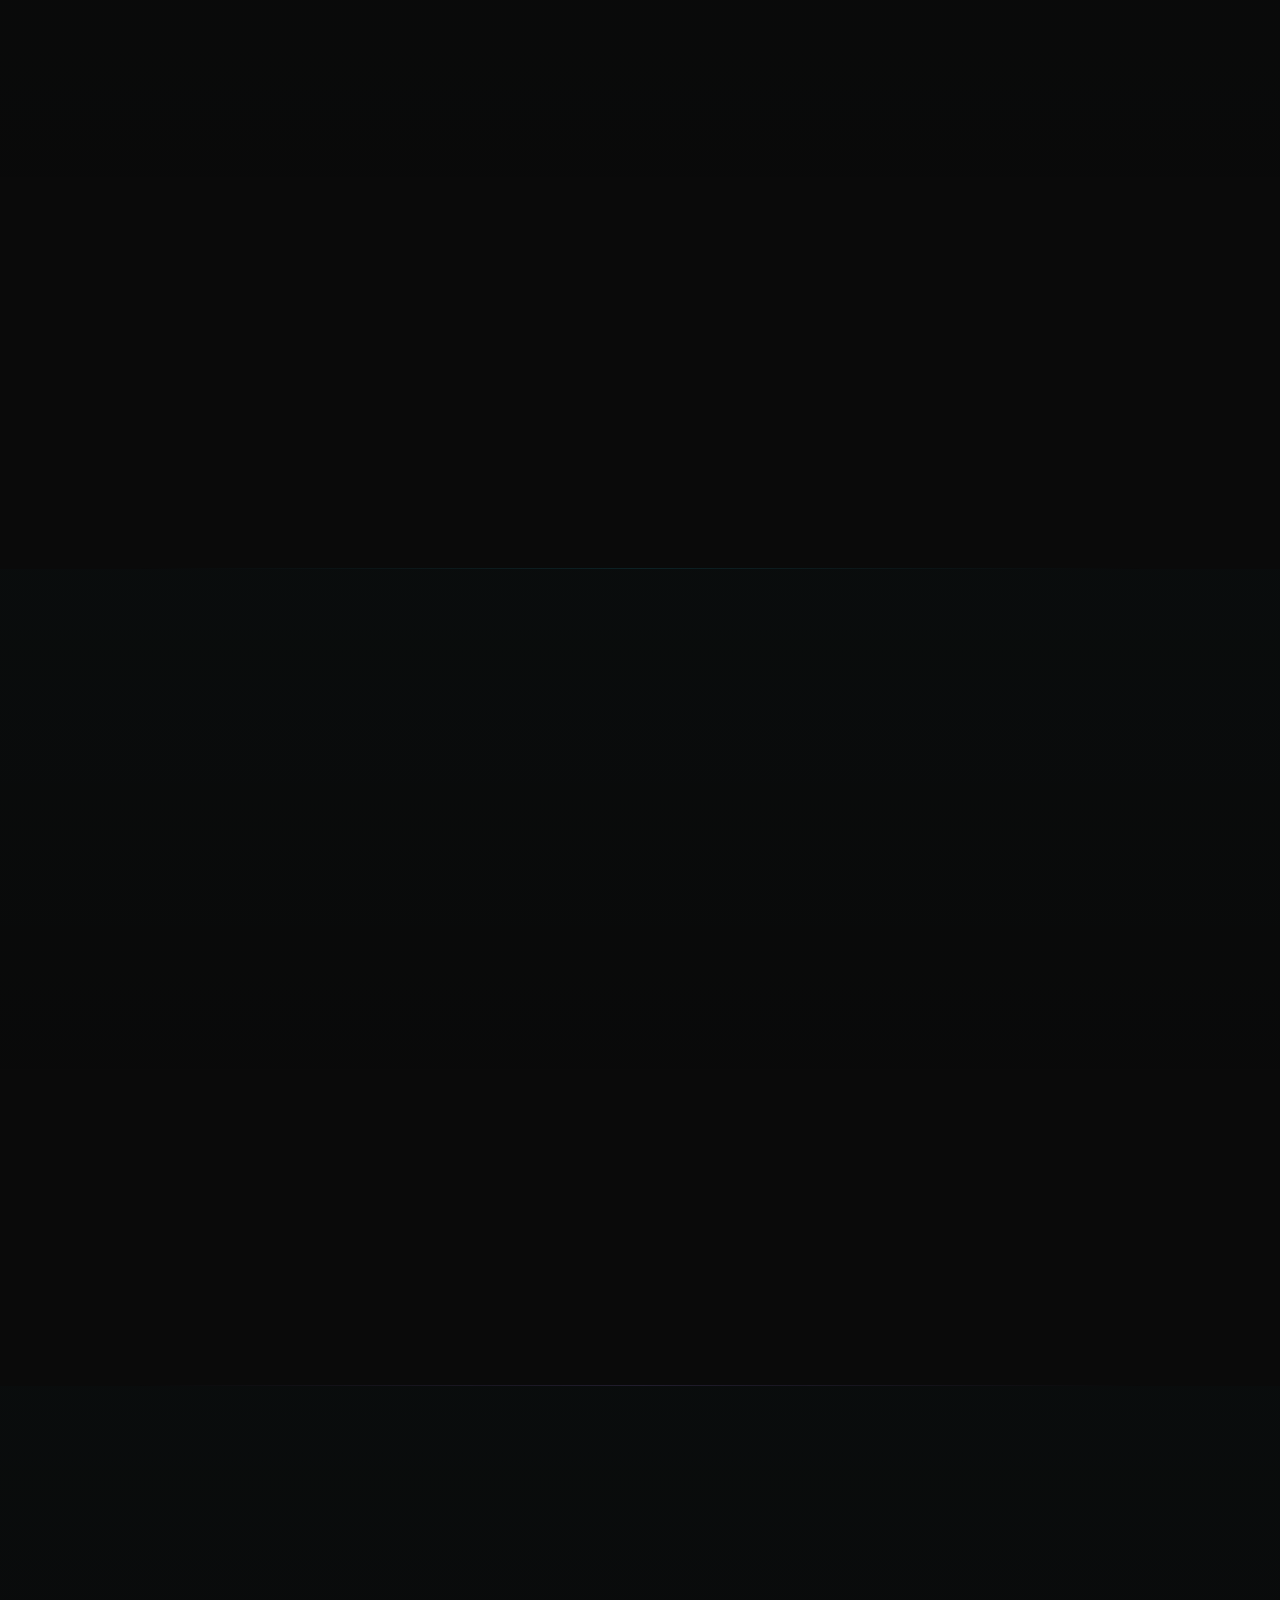
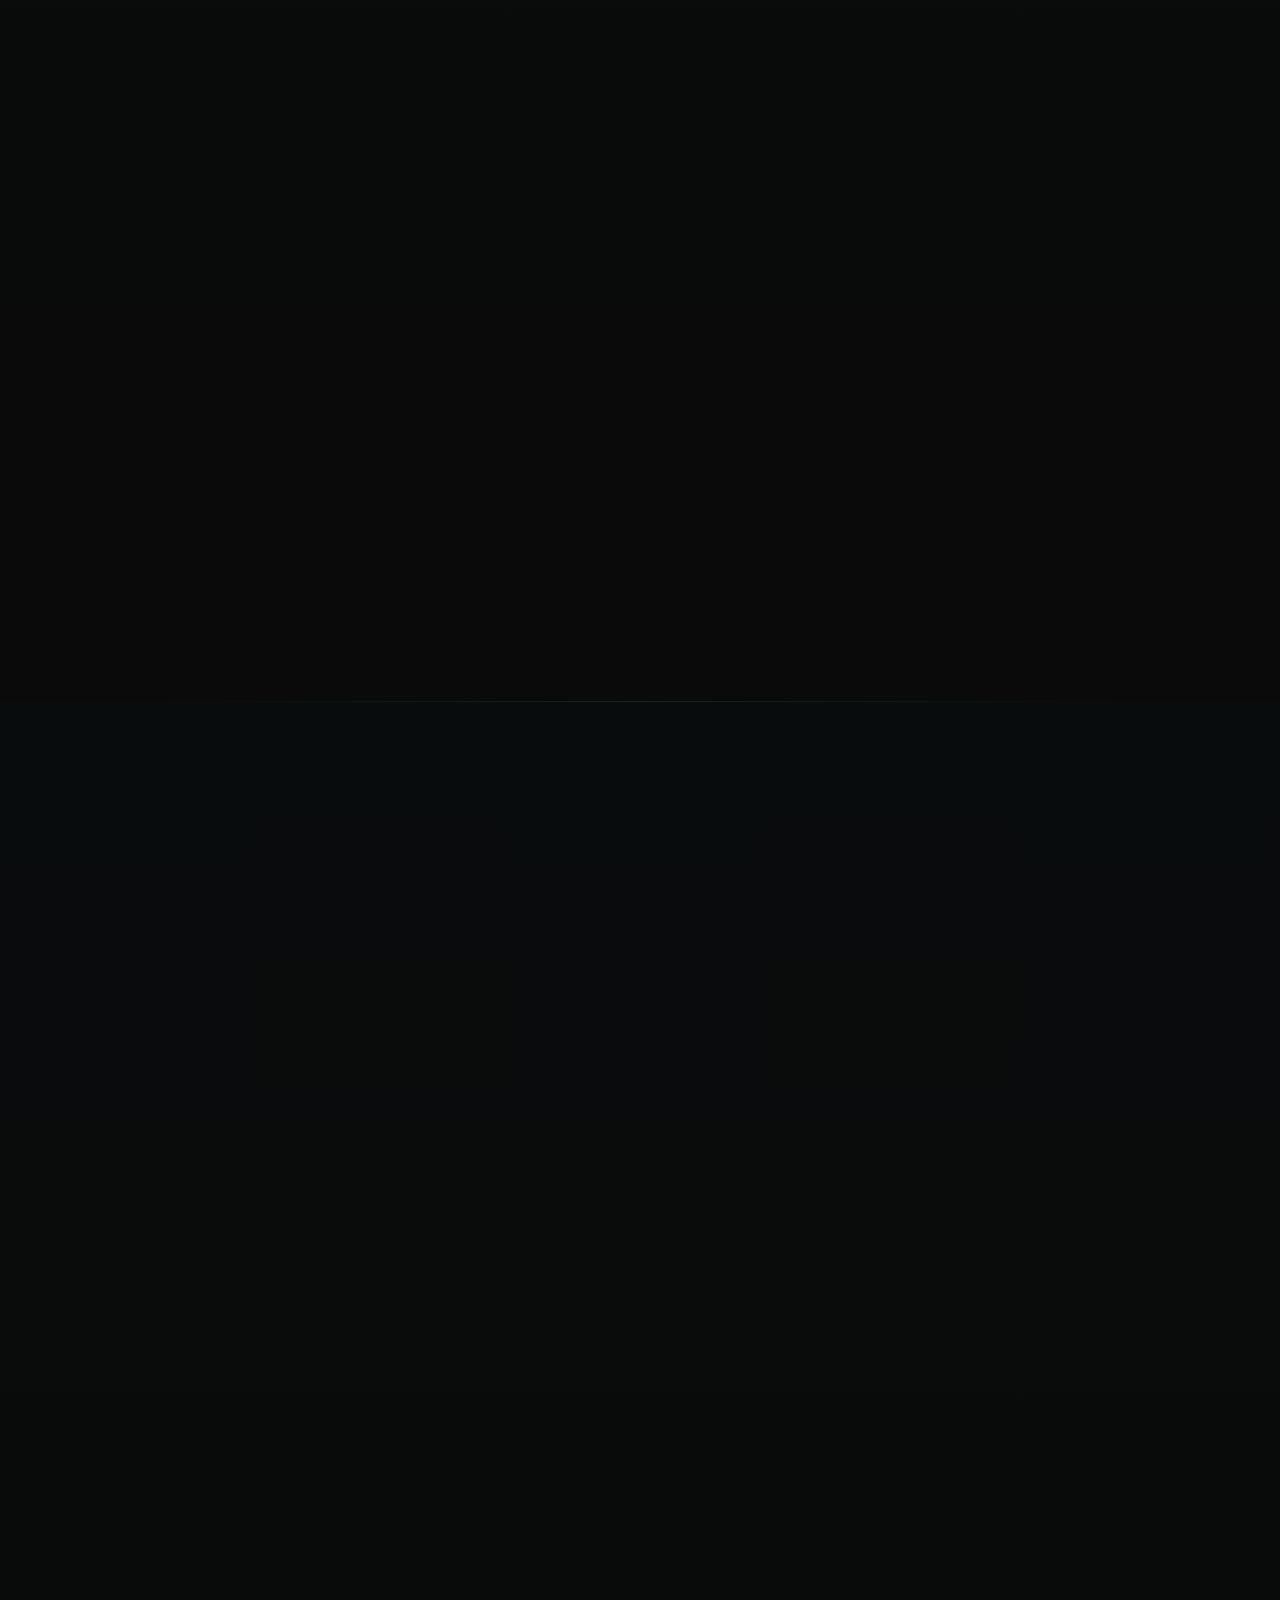
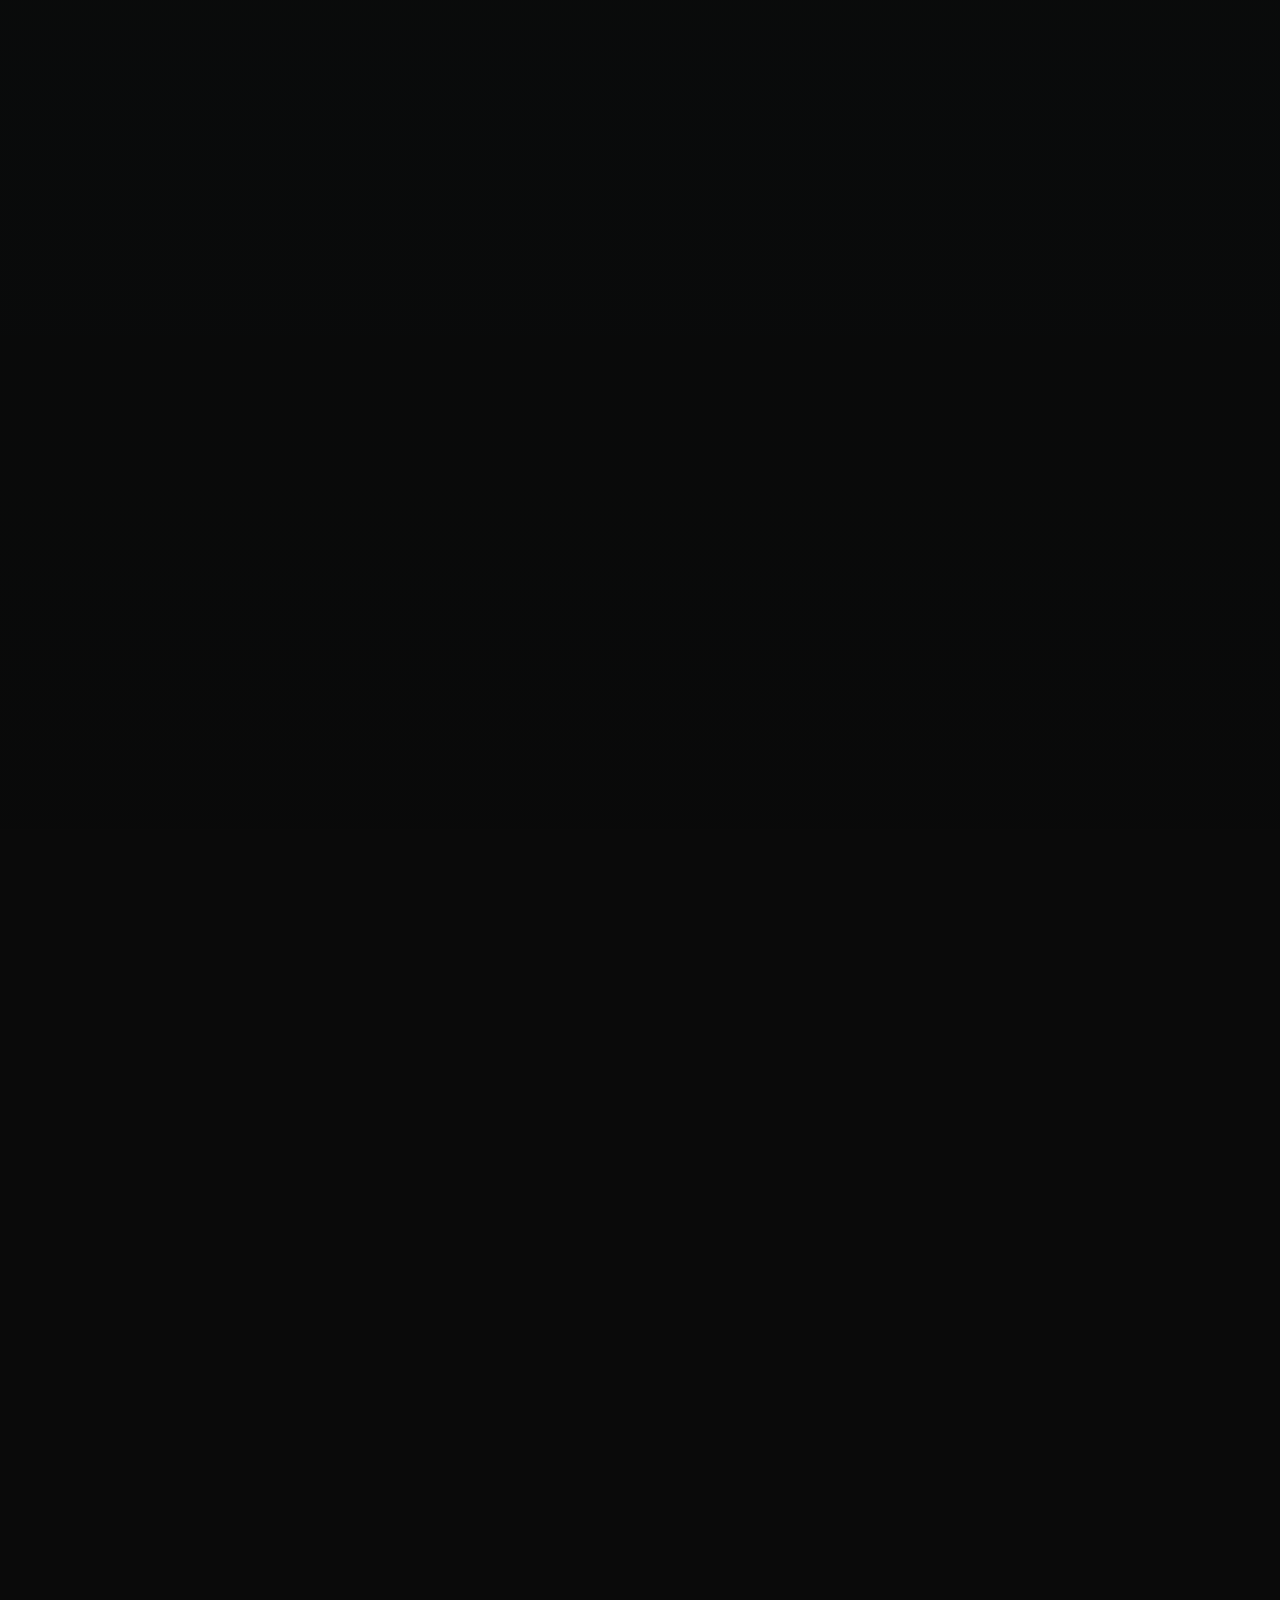
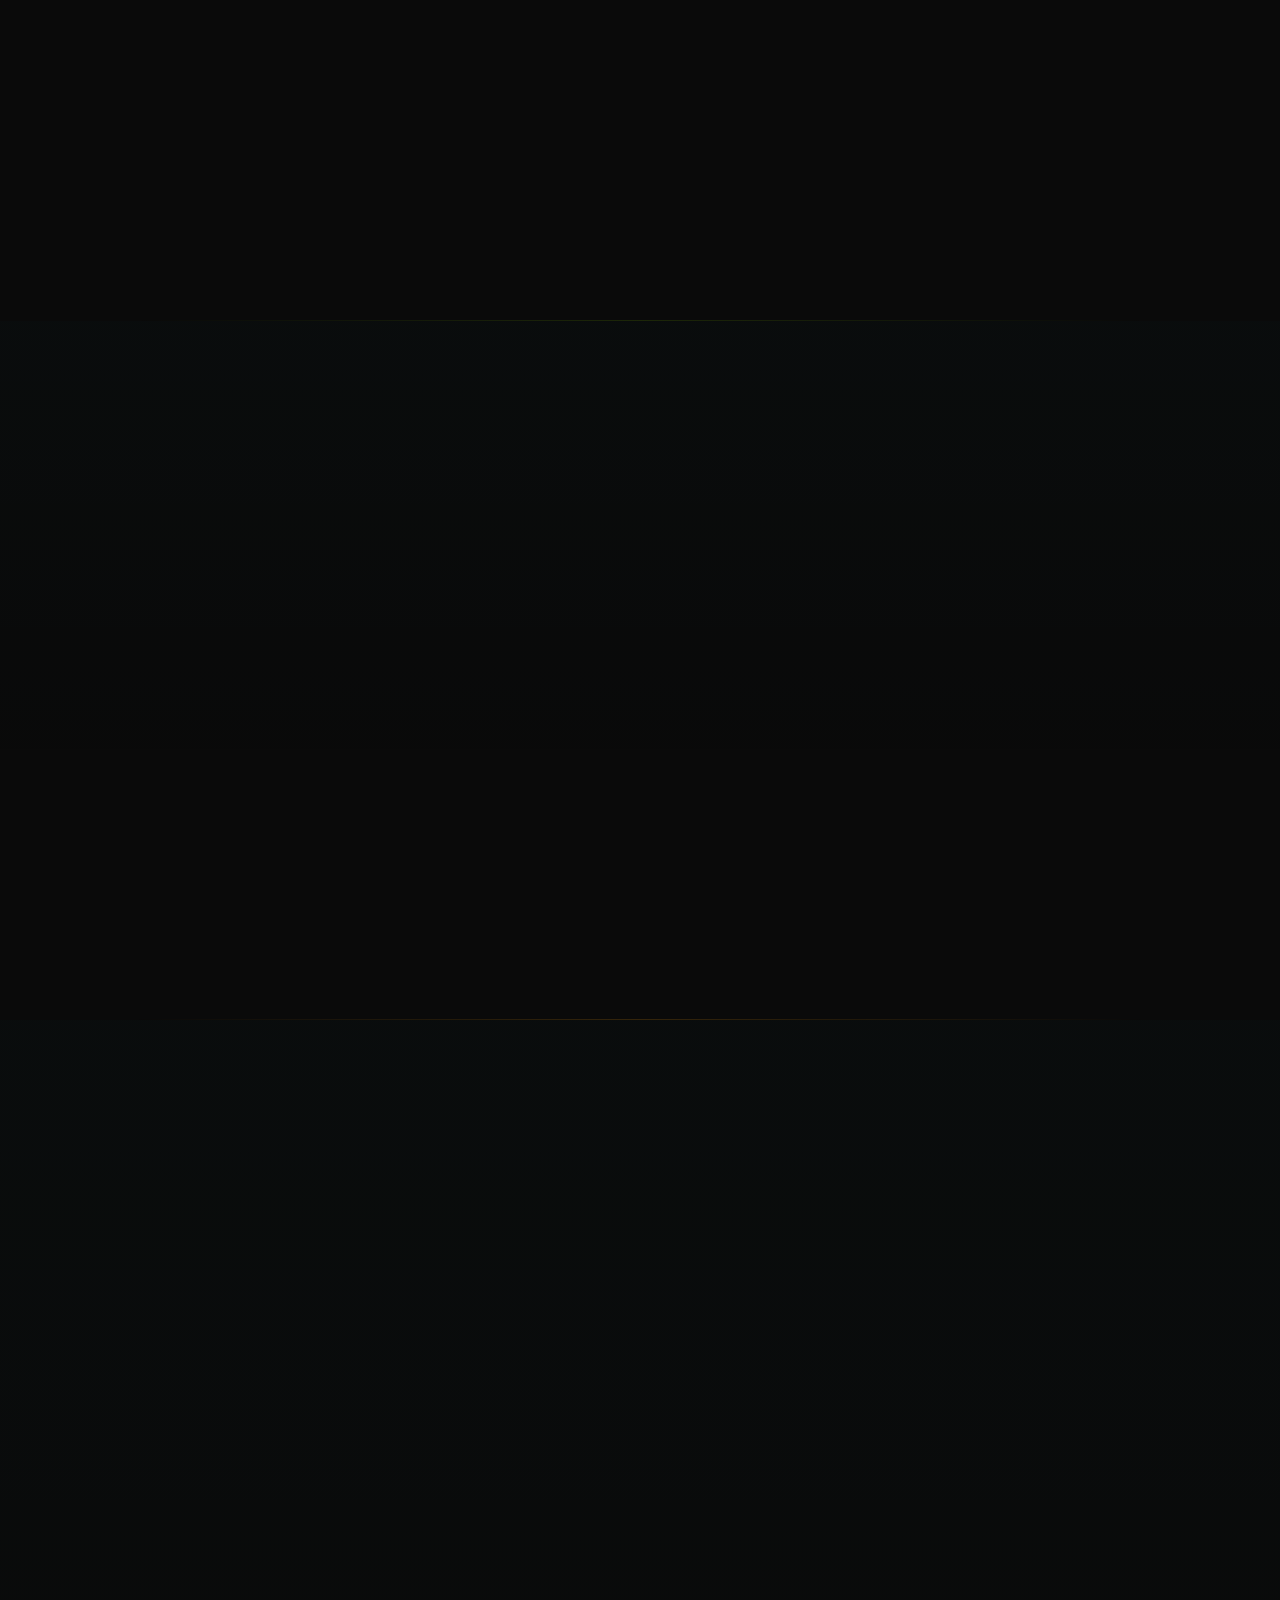
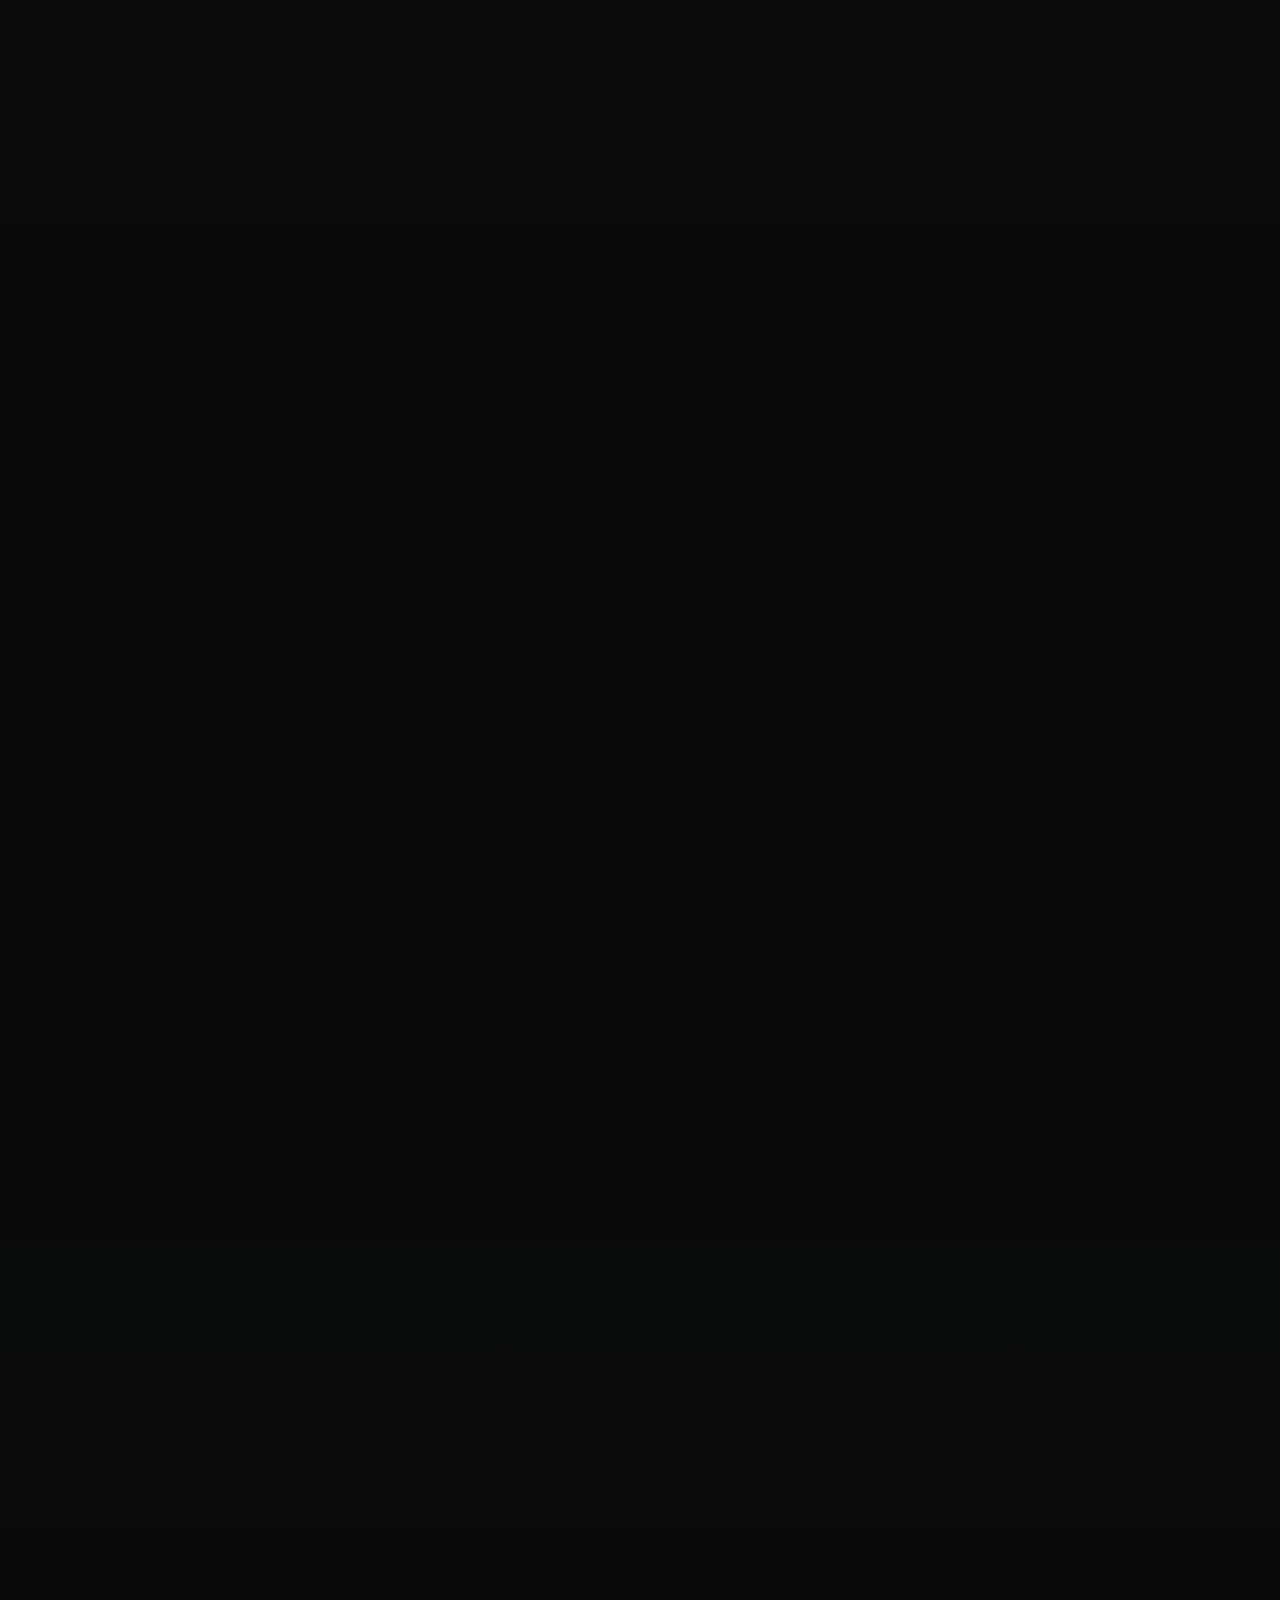
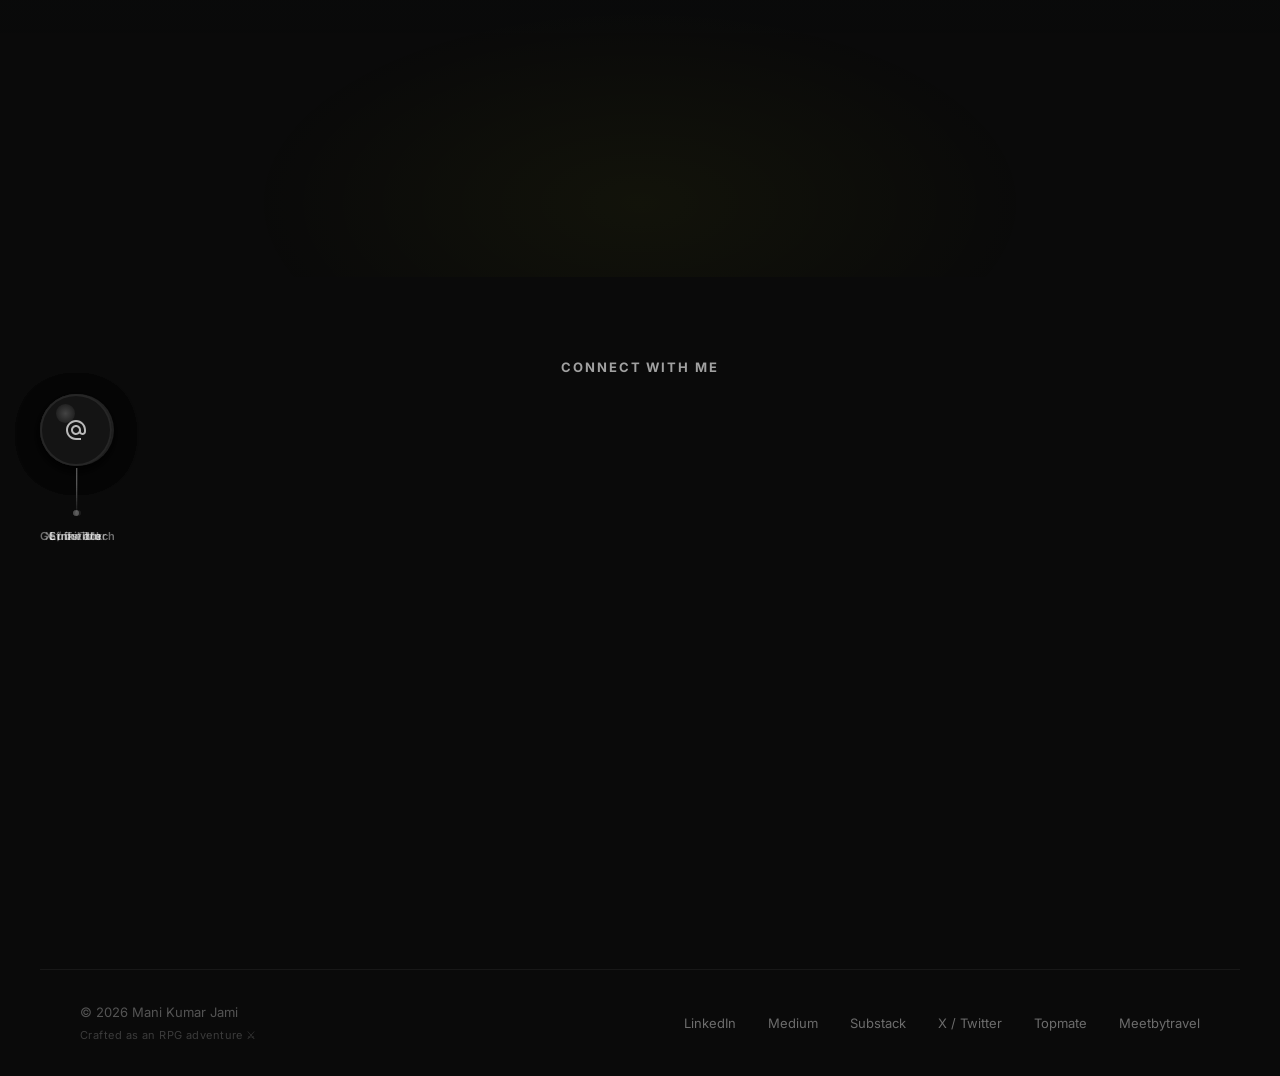
==== commit beab29b0: "feat: Dark Souls fog-gate section transitions Fires once per section on first discovery: - Dual fog " ====
--- a/index.html
+++ b/index.html
@@ -61,6 +61,7 @@
     <link href="https://fonts.googleapis.com/css2?family=Inter:wght@400;500;600;700;800&family=Press+Start+2P&display=swap" rel="stylesheet">
     <link rel="stylesheet" href="assets/css/styles.css">
     <link rel="stylesheet" href="assets/css/elements.css">
+    <link rel="stylesheet" href="assets/css/fog-gate.css">
     <link rel="stylesheet" href="assets/css/card-arena.css">
     <link rel="stylesheet" href="assets/css/weather.css">
 </head>
--- a/assets/css/fog-gate.css
+++ b/assets/css/fog-gate.css
@@ -0,0 +1,206 @@
+/* ============================================
+   FOG-GATE.CSS — Dark Souls area transition
+   Fires once per section on first discovery.
+   ============================================ */
+
+/* ── OVERLAY ─────────────────────────────── */
+.fog-gate {
+    position: fixed;
+    inset: 0;
+    z-index: 9500;
+    pointer-events: none;
+    display: flex;
+    align-items: center;
+    justify-content: center;
+    background: transparent;
+    overflow: hidden;
+}
+
+/* ── FOG CURTAINS (sweep from left & right) ─ */
+.fog-gate-curtain-left,
+.fog-gate-curtain-right {
+    position: absolute;
+    top: 0;
+    width: 65%;
+    height: 100%;
+    opacity: 0;
+}
+
+.fog-gate-curtain-left {
+    left: 0;
+    background: linear-gradient(
+        to right,
+        rgba(0, 0, 0, 0.96) 0%,
+        rgba(0, 0, 0, 0.75) 65%,
+        transparent 100%
+    );
+    transform: translateX(-100%);
+}
+
+.fog-gate-curtain-right {
+    right: 0;
+    background: linear-gradient(
+        to left,
+        rgba(0, 0, 0, 0.96) 0%,
+        rgba(0, 0, 0, 0.75) 65%,
+        transparent 100%
+    );
+    transform: translateX(100%);
+}
+
+/* ── VIGNETTE (dark center pulse) ────────── */
+.fog-gate-vignette {
+    position: absolute;
+    inset: 0;
+    background: radial-gradient(ellipse at center,
+        transparent 30%,
+        rgba(0, 0, 0, 0.6) 100%
+    );
+    opacity: 0;
+}
+
+/* ── LORE TEXT BLOCK ─────────────────────── */
+.fog-gate-text {
+    position: relative;
+    z-index: 1;
+    text-align: center;
+    opacity: 0;
+    transform: translateY(8px);
+    padding: 0 40px;
+}
+
+.fog-gate-label {
+    font-size: 10px;
+    font-weight: 700;
+    letter-spacing: 0.35em;
+    text-transform: uppercase;
+    color: rgba(var(--element-rgb, 228,255,26), 0.5);
+    margin-bottom: 18px;
+    display: block;
+}
+
+.fog-gate-area {
+    font-size: clamp(28px, 5vw, 48px);
+    font-weight: 700;
+    letter-spacing: 0.2em;
+    text-transform: uppercase;
+    color: rgba(255, 255, 255, 0.92);
+    line-height: 1;
+    margin-bottom: 20px;
+    display: block;
+}
+
+.fog-gate-divider {
+    width: 0;
+    height: 1px;
+    background: linear-gradient(
+        to right,
+        transparent,
+        rgba(var(--element-rgb, 228,255,26), 0.4) 50%,
+        transparent
+    );
+    margin: 0 auto 20px;
+    transition: width 0.7s cubic-bezier(0.16, 1, 0.3, 1);
+}
+
+.fog-gate-lore {
+    font-size: 13px;
+    font-style: italic;
+    color: rgba(255, 255, 255, 0.4);
+    letter-spacing: 0.04em;
+    line-height: 1.6;
+    max-width: 400px;
+    margin: 0 auto;
+    display: block;
+    opacity: 0;
+}
+
+/* ── ANIMATION STATES ────────────────────── */
+
+/* IN: curtains sweep in */
+@keyframes fogCurtainInLeft {
+    from { transform: translateX(-100%); opacity: 0; }
+    to   { transform: translateX(0);    opacity: 1; }
+}
+@keyframes fogCurtainInRight {
+    from { transform: translateX(100%); opacity: 0; }
+    to   { transform: translateX(0);   opacity: 1; }
+}
+/* OUT: curtains sweep out */
+@keyframes fogCurtainOutLeft {
+    from { transform: translateX(0);    opacity: 1; }
+    to   { transform: translateX(-100%); opacity: 0; }
+}
+@keyframes fogCurtainOutRight {
+    from { transform: translateX(0);   opacity: 1; }
+    to   { transform: translateX(100%); opacity: 0; }
+}
+
+@keyframes fogVignetteIn {
+    from { opacity: 0; }
+    to   { opacity: 1; }
+}
+@keyframes fogVignetteOut {
+    from { opacity: 1; }
+    to   { opacity: 0; }
+}
+
+@keyframes fogTextIn {
+    from { opacity: 0; transform: translateY(10px); }
+    to   { opacity: 1; transform: translateY(0); }
+}
+@keyframes fogTextOut {
+    from { opacity: 1; transform: translateY(0); }
+    to   { opacity: 0; transform: translateY(-8px); }
+}
+
+@keyframes fogLoreIn {
+    from { opacity: 0; }
+    to   { opacity: 1; }
+}
+@keyframes fogLoreOut {
+    from { opacity: 1; }
+    to   { opacity: 0; }
+}
+
+/* ── ACTIVE STATE (JS adds .fog-gate--in / .fog-gate--out) ── */
+
+.fog-gate--in .fog-gate-curtain-left {
+    animation: fogCurtainInLeft 0.55s cubic-bezier(0.16, 1, 0.3, 1) forwards;
+}
+.fog-gate--in .fog-gate-curtain-right {
+    animation: fogCurtainInRight 0.55s cubic-bezier(0.16, 1, 0.3, 1) forwards;
+}
+.fog-gate--in .fog-gate-vignette {
+    animation: fogVignetteIn 0.5s ease forwards;
+}
+.fog-gate--in .fog-gate-text {
+    animation: fogTextIn 0.5s 0.5s ease forwards;
+}
+.fog-gate--in .fog-gate-lore {
+    animation: fogLoreIn 0.5s 1.1s ease forwards;
+}
+
+.fog-gate--out .fog-gate-curtain-left {
+    animation: fogCurtainOutLeft 0.5s cubic-bezier(0.16, 1, 0.3, 1) forwards;
+}
+.fog-gate--out .fog-gate-curtain-right {
+    animation: fogCurtainOutRight 0.5s cubic-bezier(0.16, 1, 0.3, 1) forwards;
+}
+.fog-gate--out .fog-gate-vignette {
+    animation: fogVignetteOut 0.5s ease forwards;
+}
+.fog-gate--out .fog-gate-text {
+    animation: fogTextOut 0.4s ease forwards;
+}
+.fog-gate--out .fog-gate-lore {
+    animation: fogLoreOut 0.3s ease forwards;
+}
+
+/* ── MOBILE ──────────────────────────────── */
+@media (max-width: 768px) {
+    .fog-gate-area { font-size: 22px; letter-spacing: 0.14em; }
+    .fog-gate-lore { font-size: 12px; padding: 0 20px; }
+    .fog-gate-curtain-left,
+    .fog-gate-curtain-right { width: 55%; }
+}
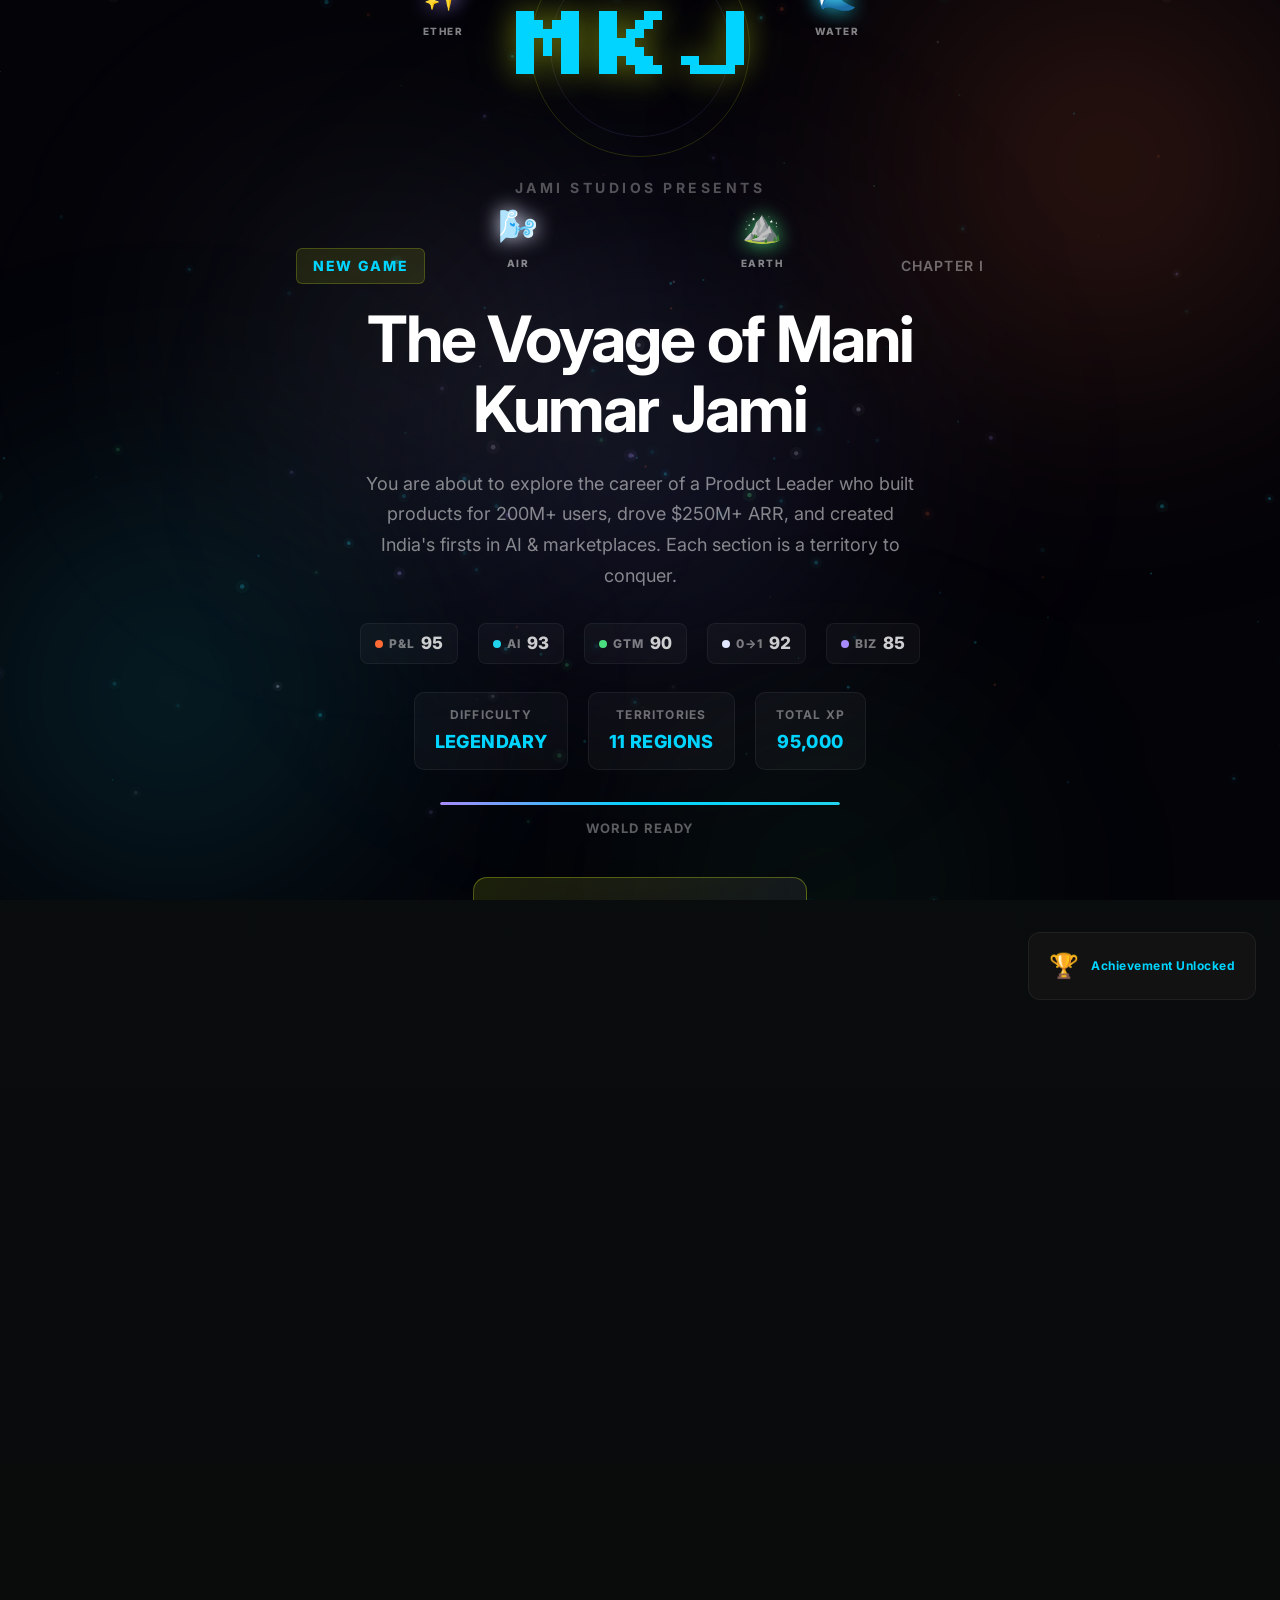
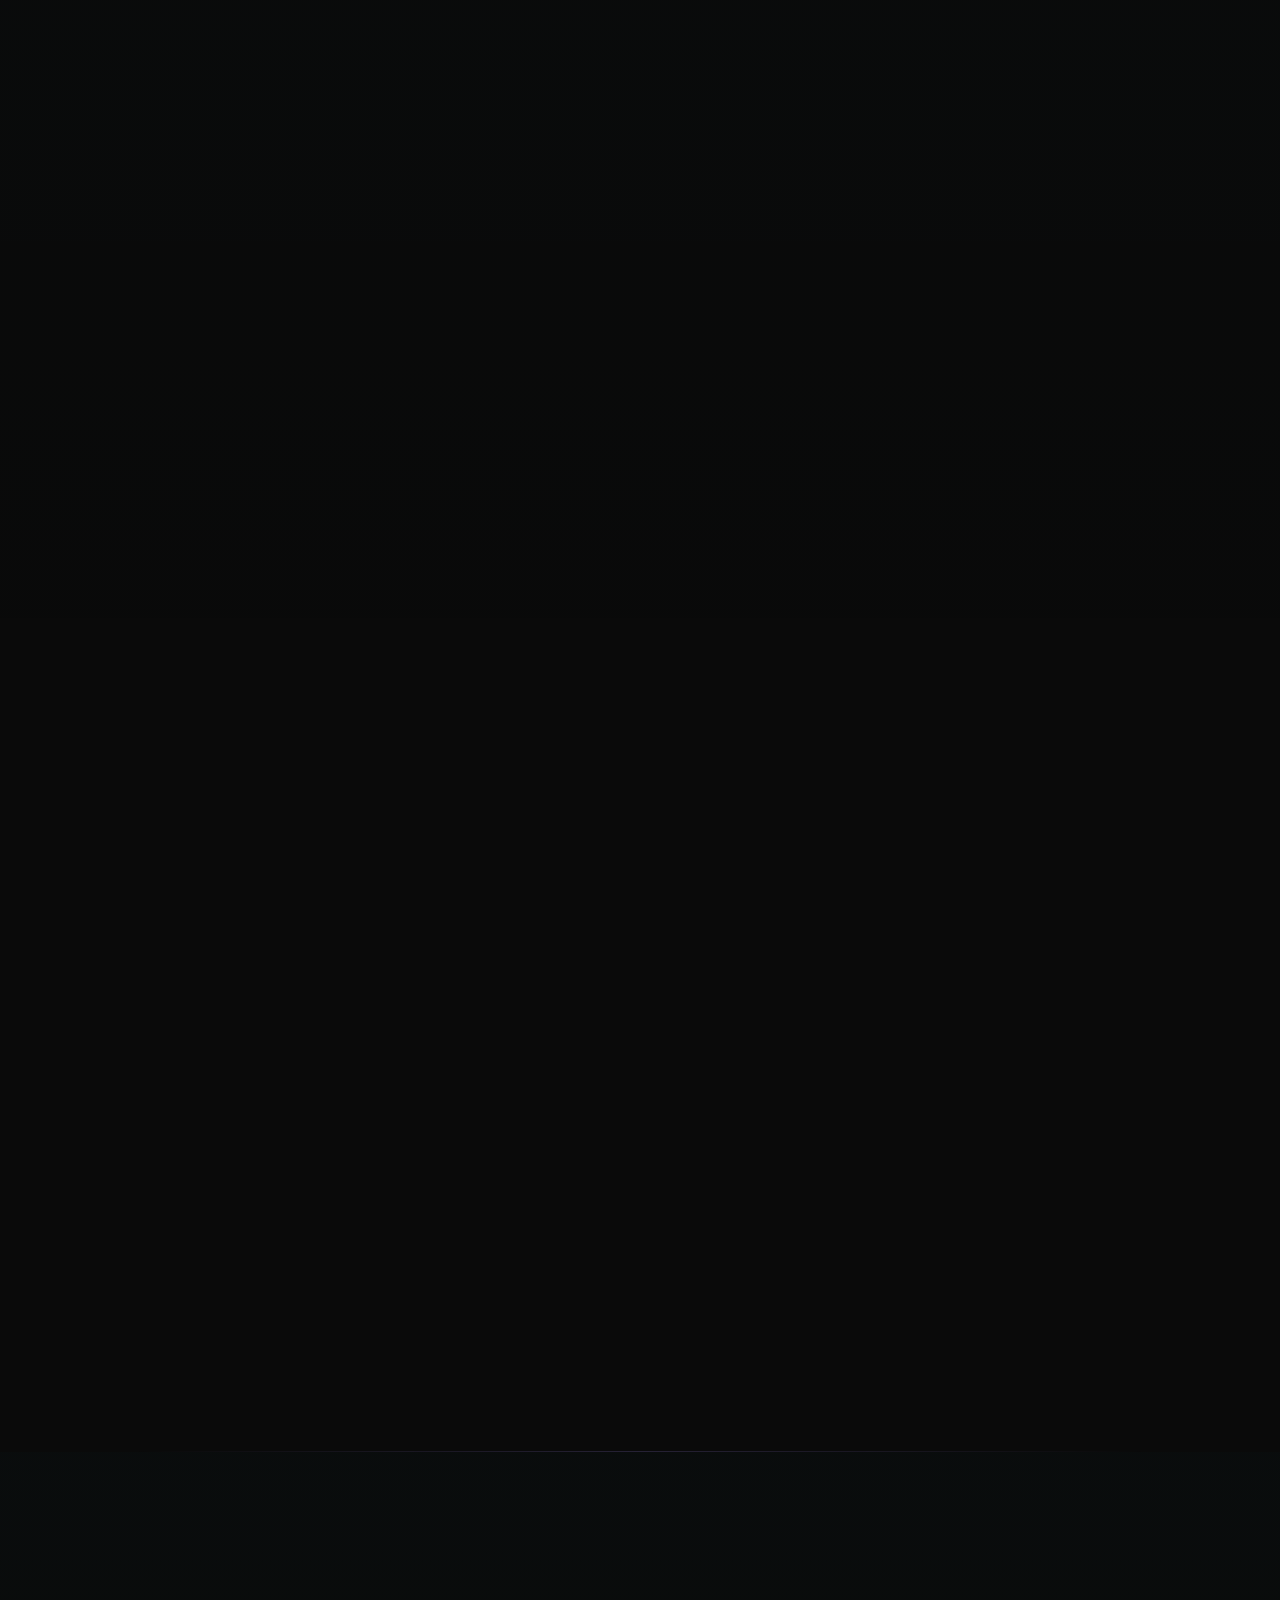
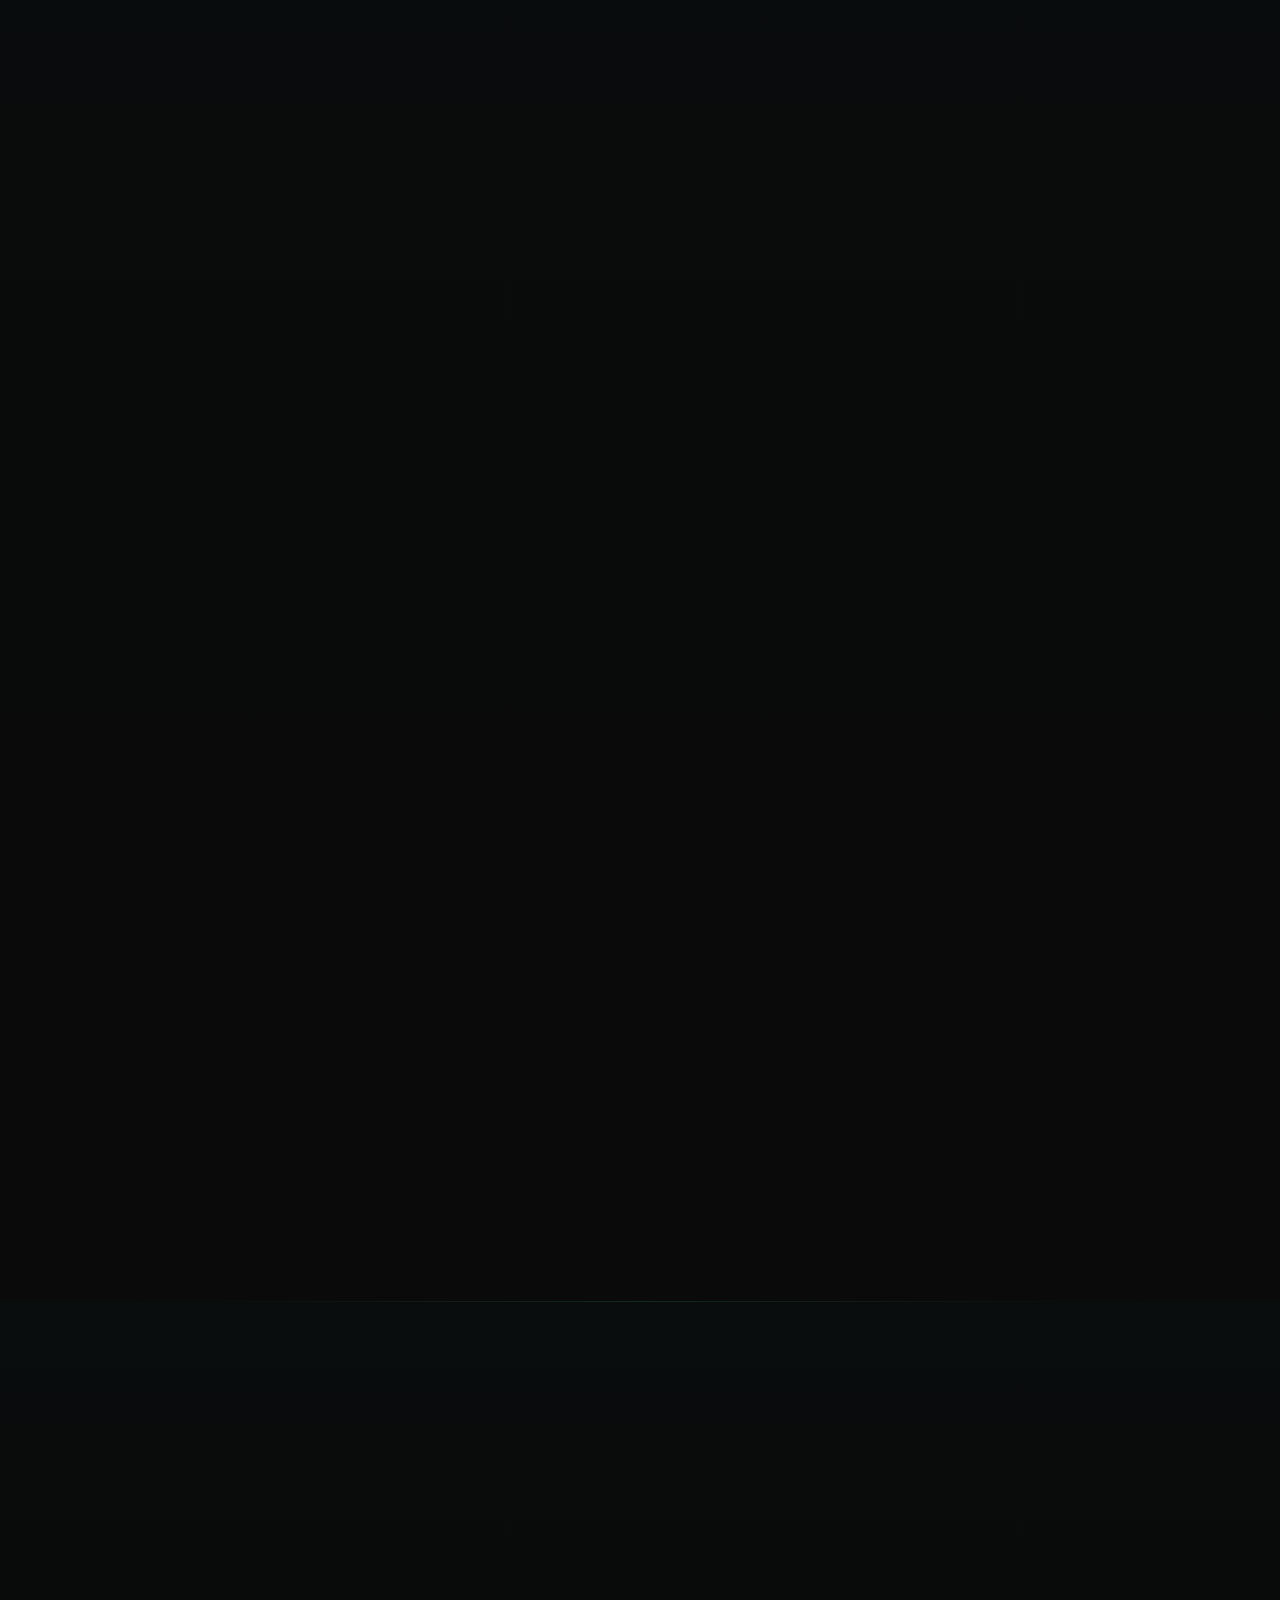
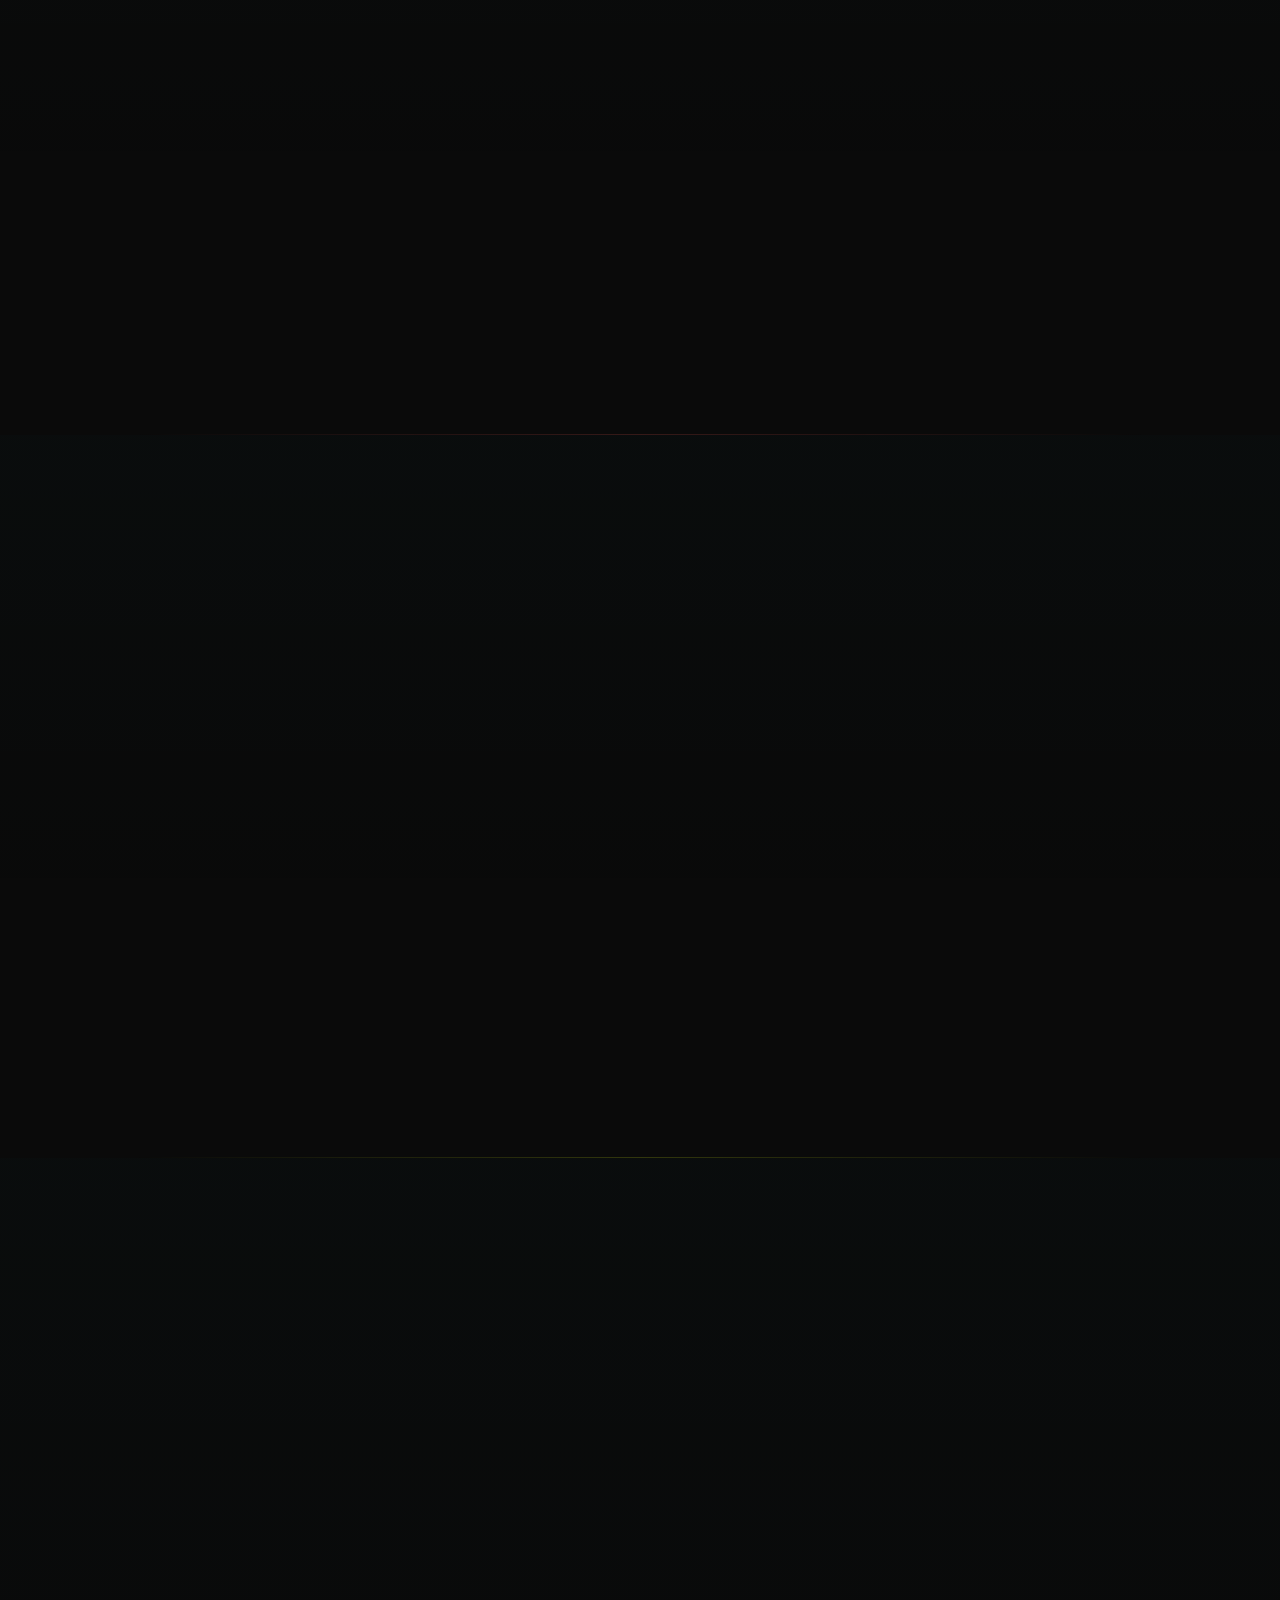
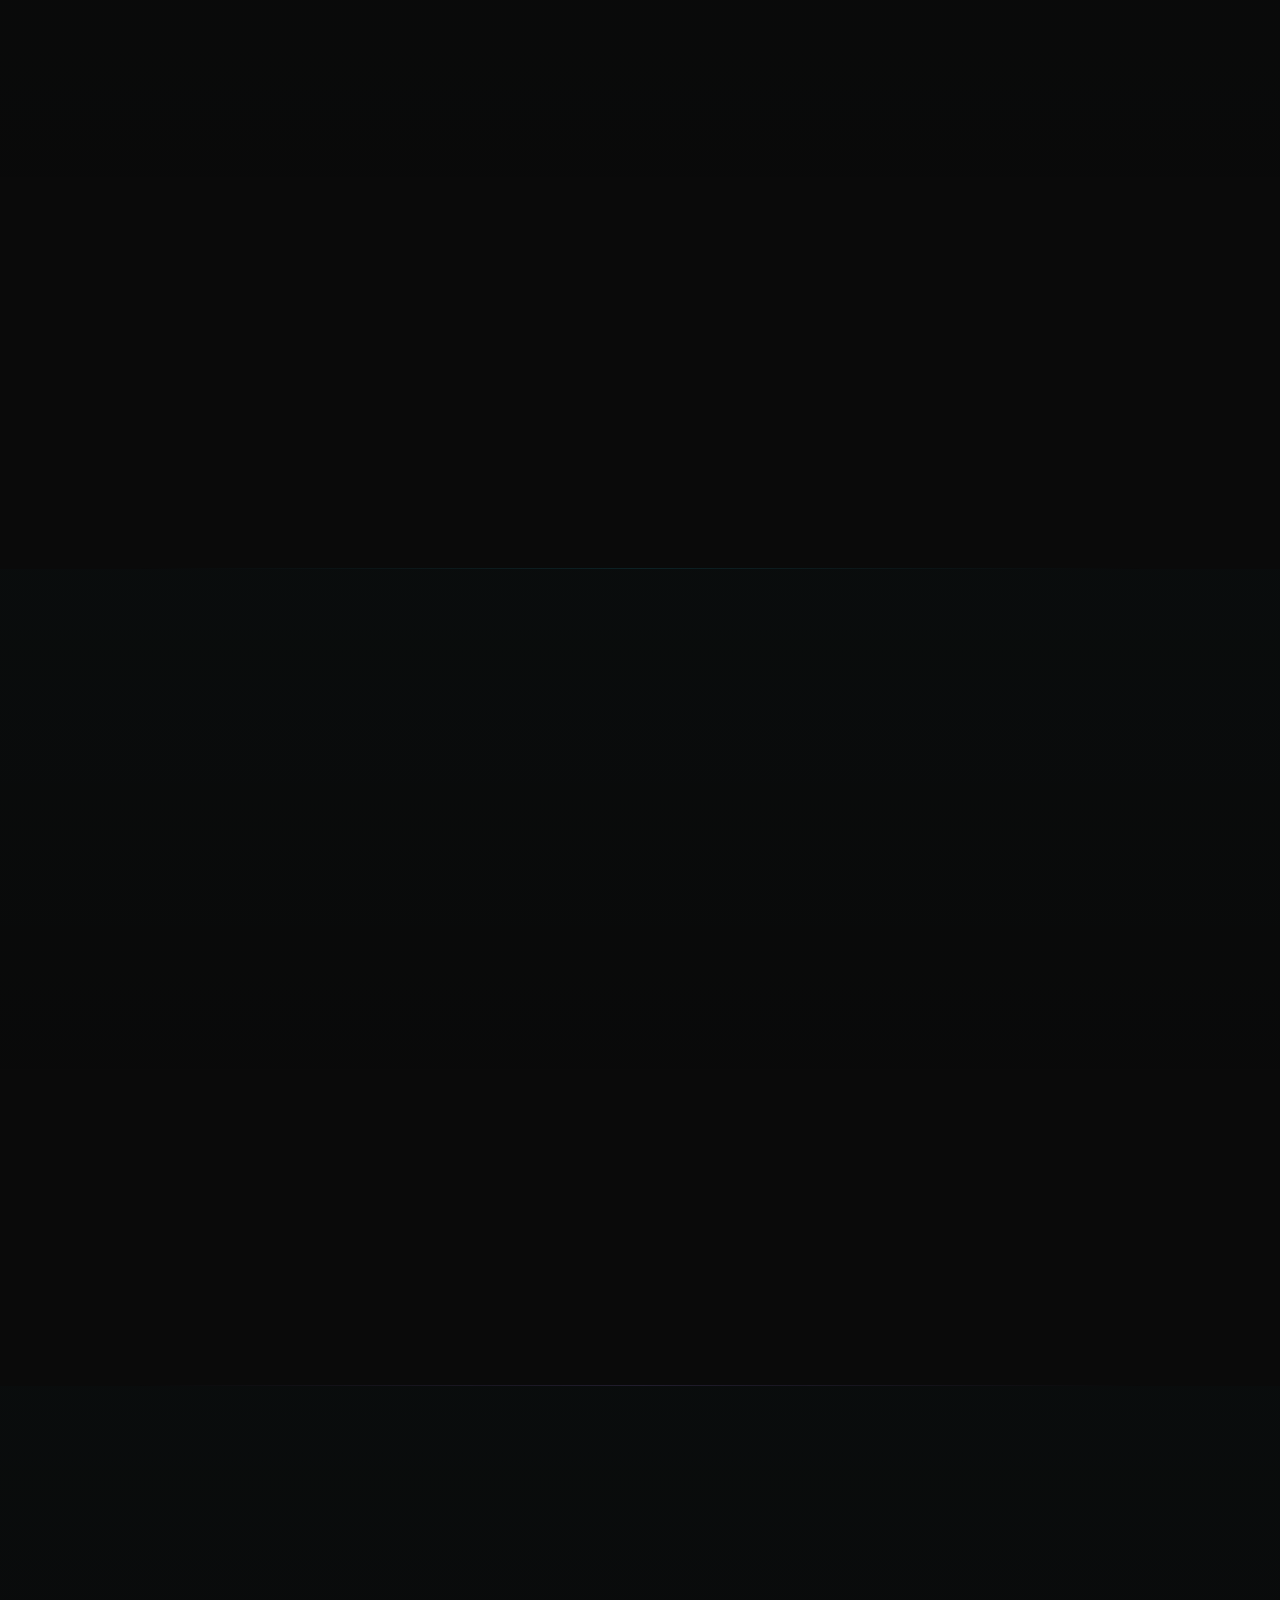
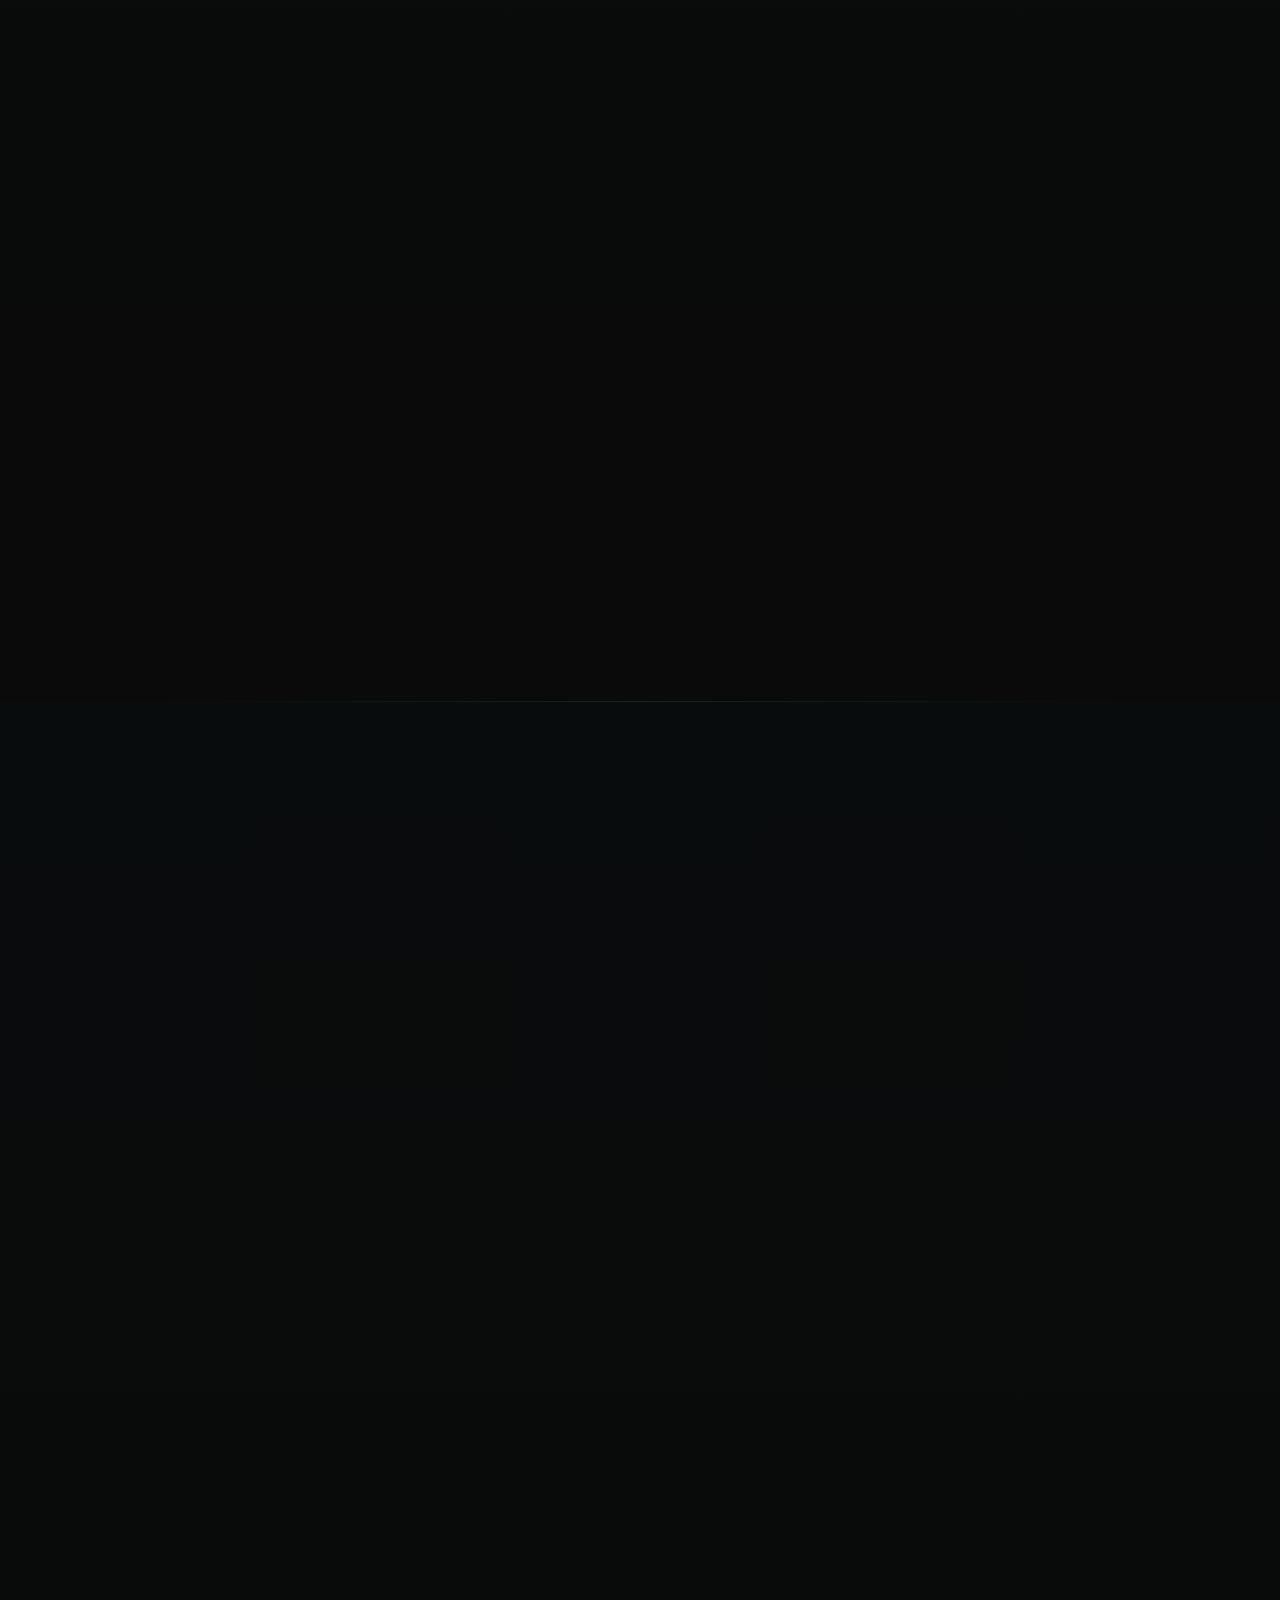
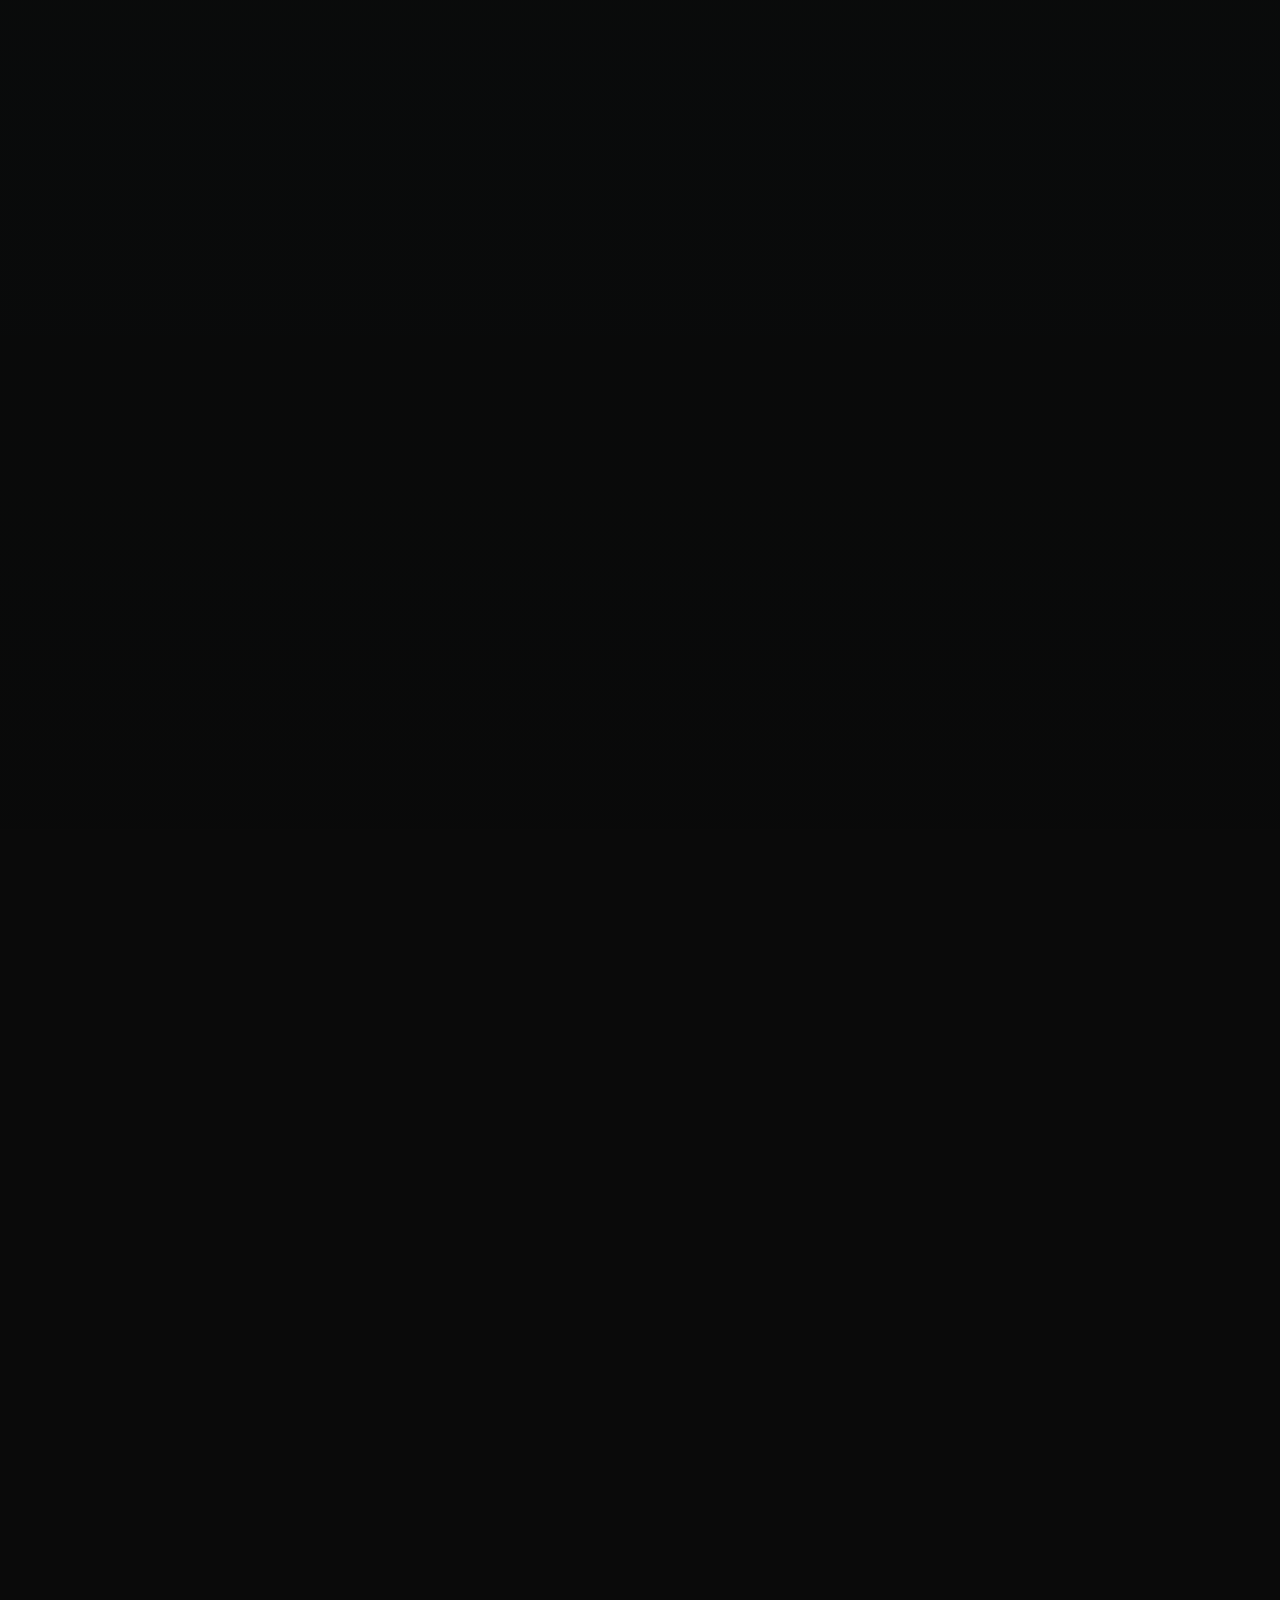
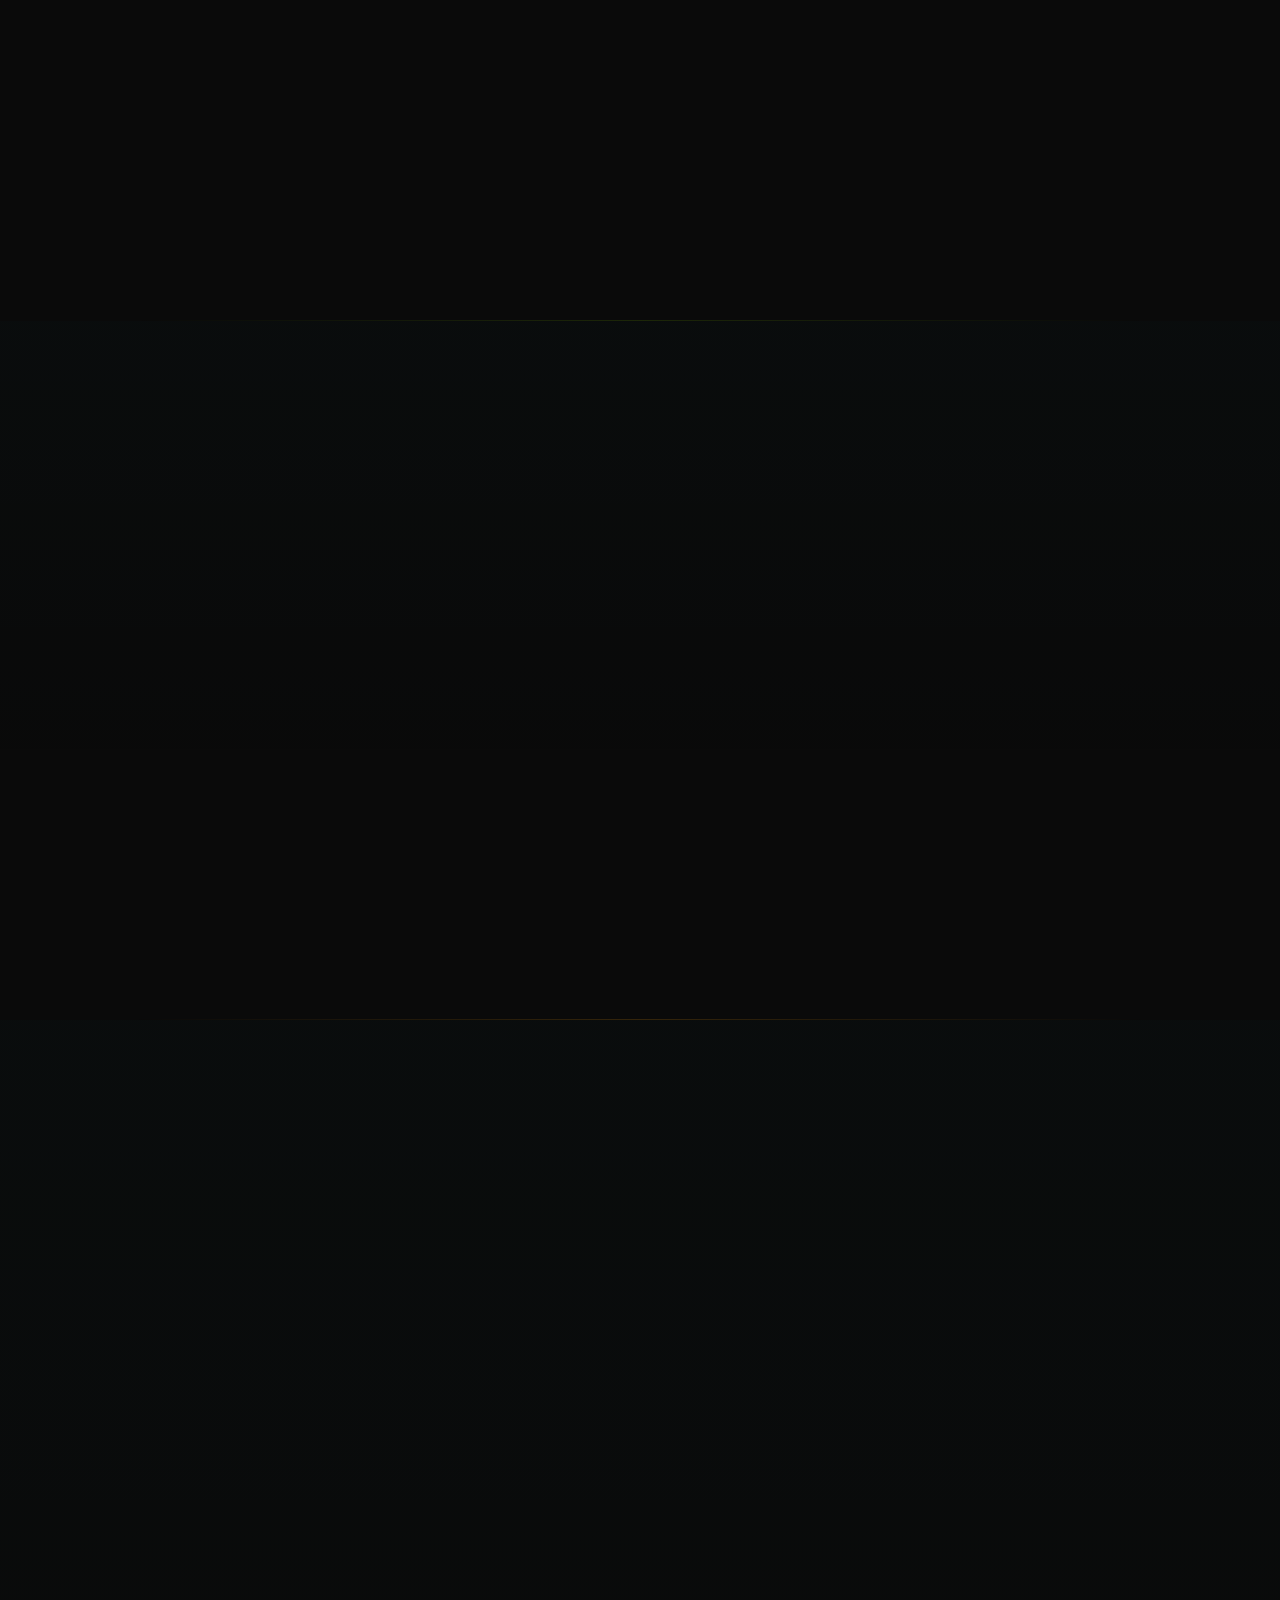
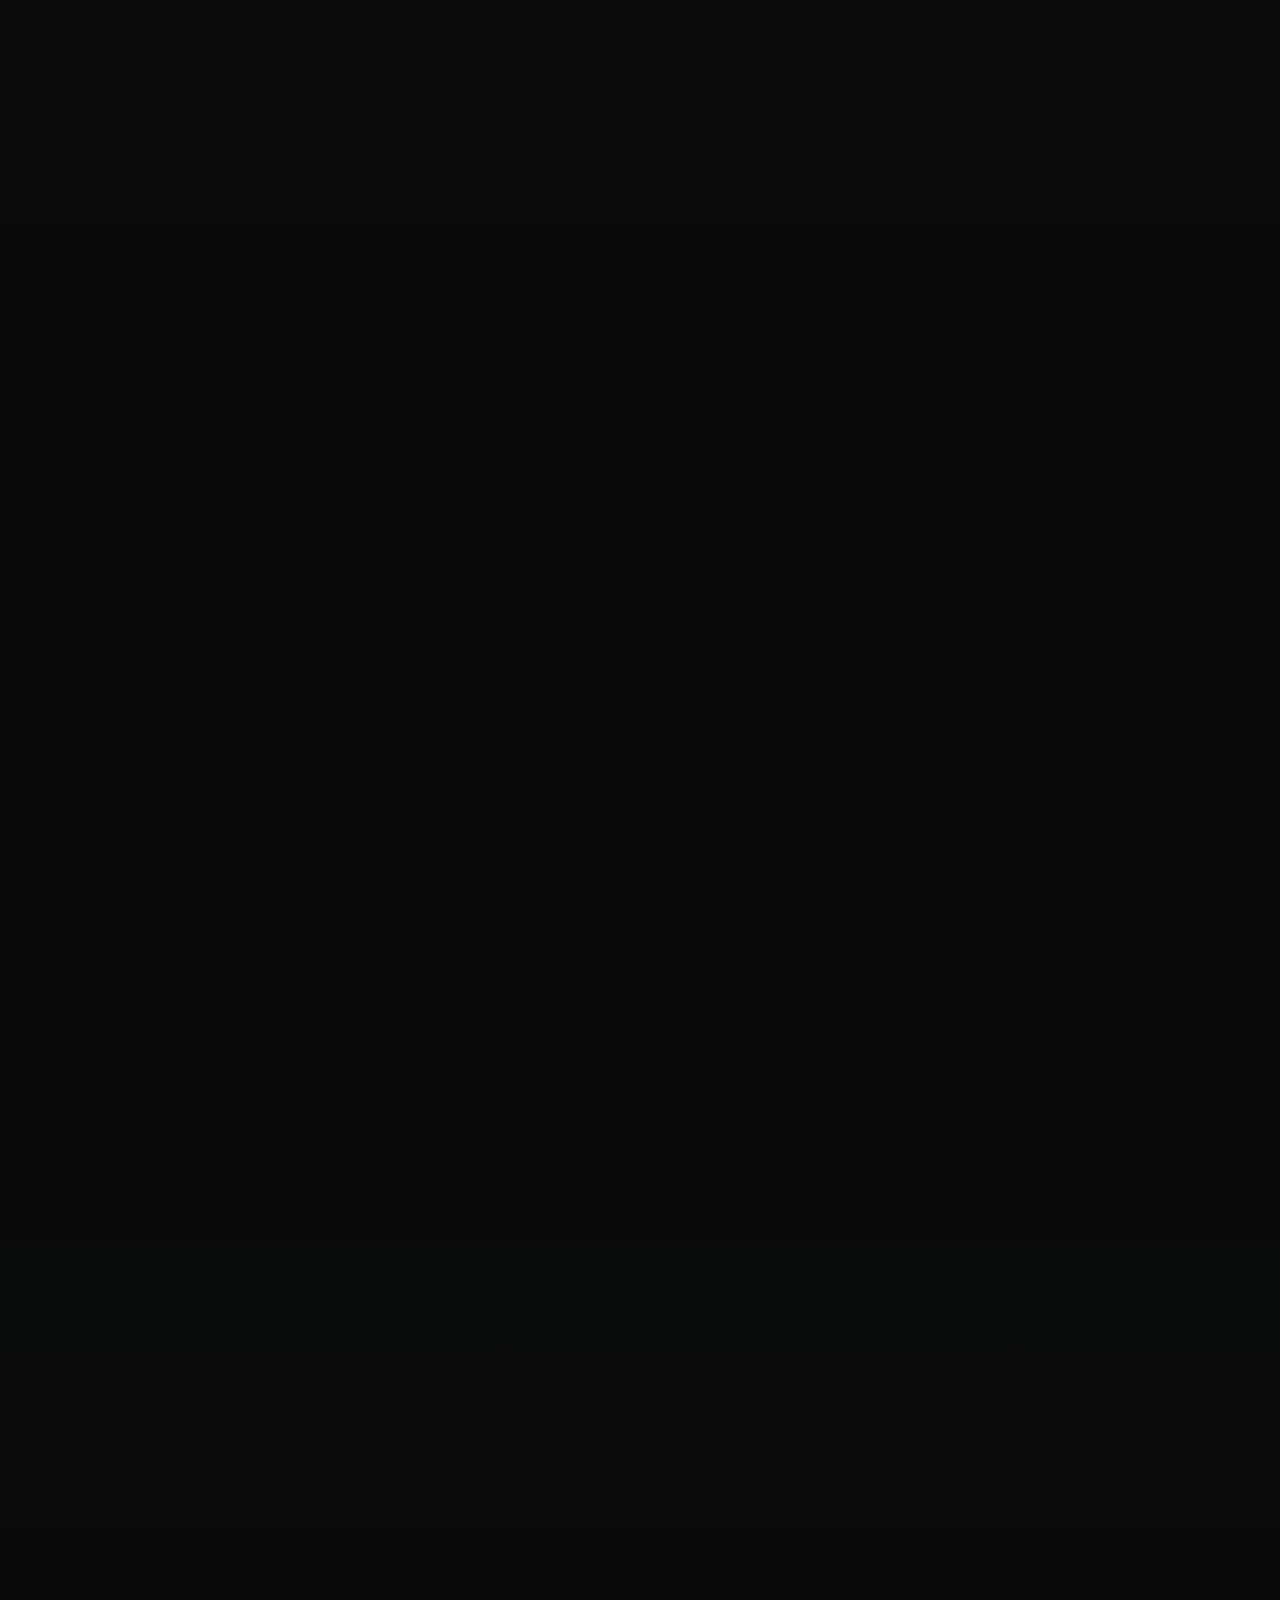
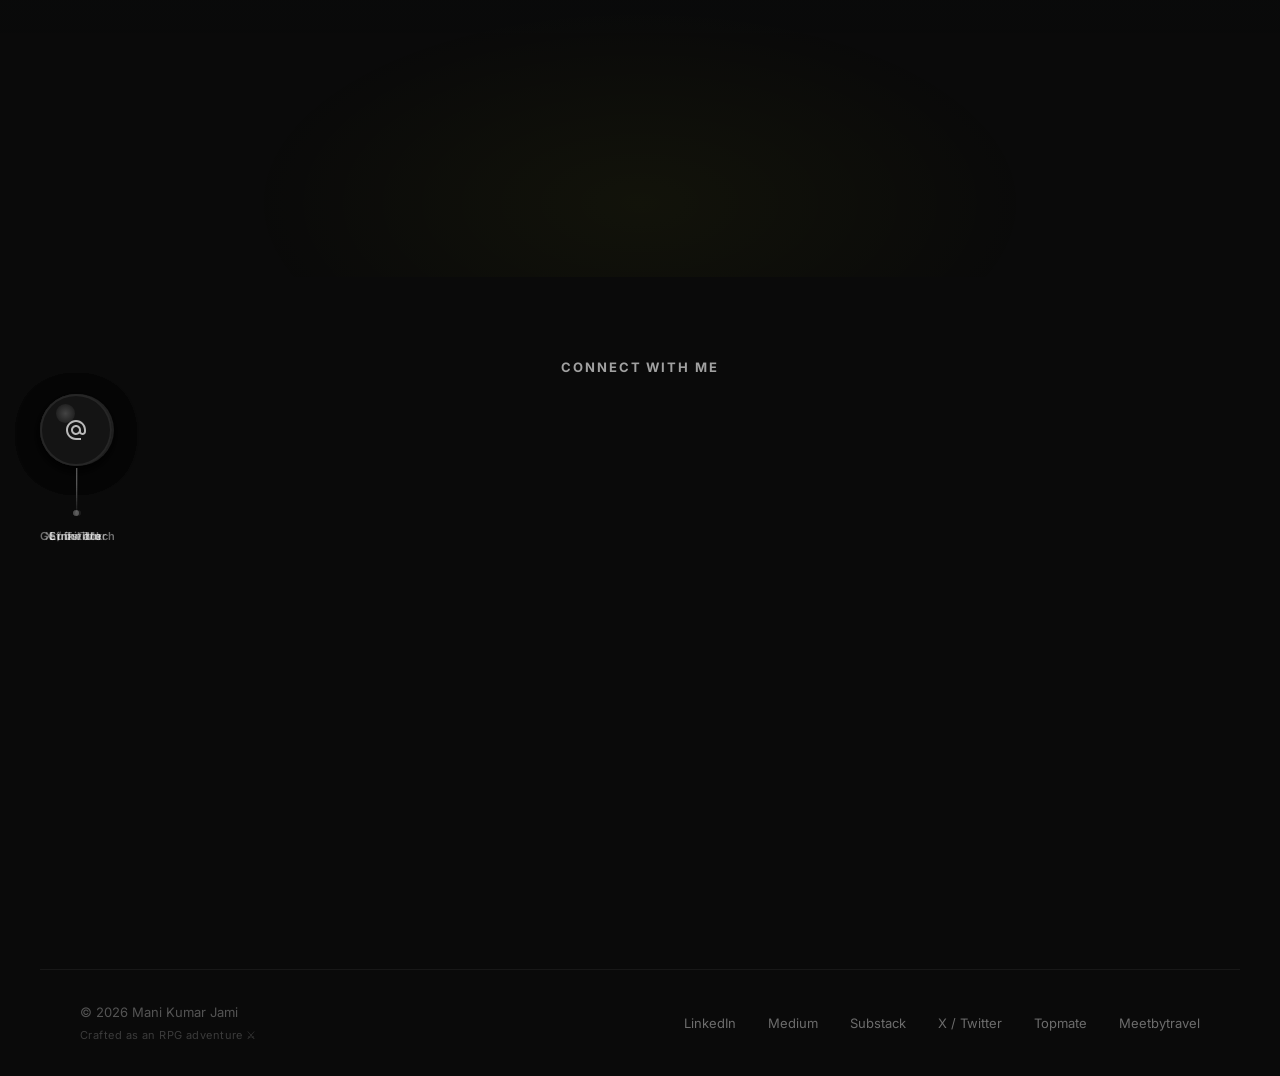
==== commit 2b9aa977: "fix: nav element/mood UX + loot bag screen space Nav fixes: - Change Hype mood icon from 🔥 to ⚡ — el" ====
--- a/index.html
+++ b/index.html
@@ -169,6 +169,7 @@
                 <span class="nav-name" id="nav-name"></span>
                 <button class="element-reselect" id="element-reselect" title="Change Element">
                     <span class="element-reselect-icon" id="element-reselect-icon"></span>
+                    <span class="element-reselect-label" id="element-reselect-label"></span>
                 </button>
                 <div class="mood-selector" id="mood-selector">
                     <div class="mood-toggle" id="mood-toggle">
--- a/assets/css/styles.css
+++ b/assets/css/styles.css
@@ -310,19 +310,31 @@
 /* ── ELEMENT ARENA — JS builds all UI inline, minimal CSS needed ── */
 
 /* Element re-select button (lives inside .nav-left) */
+/* Element reselect — pill with icon + element name, accent-bordered */
 .element-reselect {
-    display: flex; align-items: center; justify-content: center;
-    width: 32px; height: 32px; border-radius: 50%;
-    background: rgba(255,255,255,0.04);
-    border: 1px solid rgba(255,255,255,0.1);
-    cursor: pointer; font-size: 16px; color: #fff;
+    display: flex; align-items: center; gap: 5px;
+    padding: 5px 10px; border-radius: 16px;
+    background: rgba(var(--element-rgb, 228,255,26), 0.06);
+    border: 1px solid rgba(var(--element-rgb, 228,255,26), 0.25);
+    cursor: pointer; color: var(--accent);
     flex-shrink: 0;
-    transition: border-color 0.3s, box-shadow 0.3s, transform 0.3s;
+    transition: background 0.3s, border-color 0.3s, box-shadow 0.3s;
 }
 .element-reselect:hover {
-    border-color: var(--accent);
-    box-shadow: 0 0 16px rgba(var(--element-rgb, 34,211,238),0.2);
-    transform: scale(1.1);
+    background: rgba(var(--element-rgb, 228,255,26), 0.1);
+    border-color: rgba(var(--element-rgb, 228,255,26), 0.45);
+    box-shadow: 0 0 14px rgba(var(--element-rgb, 228,255,26), 0.15);
+}
+.element-reselect-icon { font-size: 14px; line-height: 1; }
+.element-reselect-label {
+    font-size: 11px; font-weight: 700; letter-spacing: 0.08em;
+    text-transform: uppercase; color: var(--accent);
+}
+/* Thin separator between element pill and mood selector */
+.element-reselect + .mood-selector::before {
+    content: ""; display: block; width: 1px; height: 16px;
+    background: rgba(255,255,255,0.1); margin-right: 2px;
+    align-self: center; flex-shrink: 0;
 }
 
 /* Tablet boot screen */
@@ -1573,7 +1585,8 @@
     .nav-hamburger { display: flex; }
     .nav-inner { padding: 0 20px; }
     .nav-left { gap: 12px; }
-    .element-reselect { width: 28px; height: 28px; font-size: 14px; }
+    .element-reselect { padding: 4px 8px; }
+    .element-reselect-label { display: none; }
     .hero-section { padding: 90px 16px 50px; min-height: calc(100vh - 64px); min-height: calc(100dvh - 64px); }
     .hero-content { max-width: 100%; }
     .hero-card { border-radius: 16px; }
@@ -1645,7 +1658,7 @@
     .xp-badge { display: none; }
     .nav-left { gap: 10px; }
     .nav-name { font-size: 16px; }
-    .element-reselect { width: 26px; height: 26px; font-size: 13px; }
+    .element-reselect { padding: 3px 7px; }
     .quest-node { width: 12px; height: 12px; min-width: 12px; }
     .quest-line { left: 5px; }
     .badge { font-size: 9px; padding: 3px 8px; }
@@ -2805,25 +2818,35 @@
 .loot-flavor { font-size: 12px; color: var(--text-muted); font-style: italic; line-height: 1.4; }
 
 /* Loot Collection Panel */
+/* Loot bag — compact badge by default, expands on click */
 .loot-collection {
     position: fixed; bottom: 80px; left: 16px; z-index: 50;
-    background: rgba(10,10,10,0.9); border: 1px solid var(--border);
-    border-radius: 12px; padding: 12px; width: 200px;
-    backdrop-filter: blur(8px);
+    background: rgba(10,10,10,0.92); border: 1px solid var(--border);
+    border-radius: 20px; padding: 6px 12px;
+    backdrop-filter: blur(12px);
     opacity: 0; animation: weatherFadeIn 1s 3s forwards;
-    transition: border-color 0.3s;
+    transition: border-color 0.3s, border-radius 0.3s, padding 0.3s;
+    cursor: pointer; user-select: none;
 }
 .loot-collection:hover { border-color: var(--border-hover); }
 .loot-collection-header {
     display: flex; align-items: center; gap: 6px;
-    margin-bottom: 8px; font-size: 11px; font-weight: 700;
+    font-size: 11px; font-weight: 700;
     letter-spacing: 0.1em; color: var(--text-muted);
+    white-space: nowrap;
 }
 .loot-collection-icon { font-size: 14px; }
-.loot-collection-count { margin-left: auto; color: var(--accent); font-size: 11px; }
+.loot-collection-count { color: var(--accent); font-size: 11px; }
+/* Grid hidden until expanded */
 .loot-collection-grid {
-    display: grid; grid-template-columns: repeat(4, 1fr); gap: 4px;
-}
+    display: none; grid-template-columns: repeat(4, 1fr); gap: 4px;
+    margin-top: 10px;
+}
+/* Expanded state */
+.loot-collection.expanded {
+    border-radius: 12px; padding: 12px; cursor: default;
+}
+.loot-collection.expanded .loot-collection-grid { display: grid; }
 .loot-slot {
     width: 100%; aspect-ratio: 1; border-radius: 6px;
     background: rgba(255,255,255,0.03); border: 1px solid var(--border);
--- a/assets/css/elements.css
+++ b/assets/css/elements.css
@@ -403,6 +403,83 @@
 }
 
 /* ============================================
+   ELEMENT ARENA ICON ANIMATIONS
+   Each element icon gets a unique idle animation
+   ============================================ */
+
+/* Base — GPU layer, no filter in keyframes (causes repaint jitter on hover) */
+.element-arena-icon {
+    display: block;
+    transform-origin: center;
+    will-change: transform;
+    isolation: isolate;
+}
+
+/* FIRE — flicker: rapid scale pulse + subtle rotation */
+@keyframes iconFire {
+    0%   { transform: scale(1)    rotate(0deg); }
+    15%  { transform: scale(1.08) rotate(-2deg); }
+    30%  { transform: scale(0.97) rotate(1deg); }
+    50%  { transform: scale(1.06) rotate(-1deg); }
+    70%  { transform: scale(0.98) rotate(2deg); }
+    85%  { transform: scale(1.05) rotate(-1deg); }
+    100% { transform: scale(1)    rotate(0deg); }
+}
+.element-arena-icon--fire {
+    animation: iconFire 1.8s ease-in-out infinite;
+    filter: drop-shadow(0 0 8px rgba(255,107,53,0.5));
+}
+
+/* WATER — slow rocking wave motion */
+@keyframes iconWater {
+    0%   { transform: rotate(-4deg) translateY(0); }
+    25%  { transform: rotate(0deg)  translateY(-4px); }
+    50%  { transform: rotate(4deg)  translateY(0); }
+    75%  { transform: rotate(0deg)  translateY(4px); }
+    100% { transform: rotate(-4deg) translateY(0); }
+}
+.element-arena-icon--water {
+    animation: iconWater 3.5s cubic-bezier(0.45, 0.05, 0.55, 0.95) infinite;
+    filter: drop-shadow(0 4px 10px rgba(34,211,238,0.35));
+}
+
+/* EARTH — slow breathing pulse, very grounded */
+@keyframes iconEarth {
+    0%   { transform: scale(1)    translateY(0); }
+    40%  { transform: scale(1.06) translateY(-3px); }
+    60%  { transform: scale(1.06) translateY(-3px); }
+    100% { transform: scale(1)    translateY(0); }
+}
+.element-arena-icon--earth {
+    animation: iconEarth 4s ease-in-out infinite;
+    filter: drop-shadow(0 6px 10px rgba(74,222,128,0.3));
+}
+
+/* AIR — light float + gentle drift */
+@keyframes iconAir {
+    0%   { transform: translateY(0);   }
+    30%  { transform: translateY(-8px) rotate(3deg); }
+    60%  { transform: translateY(-4px) rotate(-2deg); }
+    80%  { transform: translateY(-9px) rotate(1deg); }
+    100% { transform: translateY(0);   }
+}
+.element-arena-icon--air {
+    animation: iconAir 5s ease-in-out infinite;
+    filter: drop-shadow(0 4px 12px rgba(224,231,255,0.35));
+}
+
+/* ETHER — continuous spin */
+@keyframes iconEther {
+    from { transform: rotate(0deg) scale(1); }
+    50%  { transform: rotate(180deg) scale(1.08); }
+    to   { transform: rotate(360deg) scale(1); }
+}
+.element-arena-icon--ether {
+    animation: iconEther 6s linear infinite;
+    filter: drop-shadow(0 0 12px rgba(167,139,250,0.5));
+}
+
+/* ============================================
    ELEMENT TRANSITION — smooth personality swap
    ============================================ */
 body {
--- a/assets/css/fog-gate.css
+++ b/assets/css/fog-gate.css
@@ -1,206 +1,56 @@
 /* ============================================
-   FOG-GATE.CSS — Dark Souls area transition
-   Fires once per section on first discovery.
+   FOG-GATE.CSS — Dark Souls area name toast
+   Subtle bottom-center text, fires once per section.
    ============================================ */
 
-/* ── OVERLAY ─────────────────────────────── */
 .fog-gate {
     position: fixed;
-    inset: 0;
+    bottom: 80px;
+    left: 50%;
+    transform: translateX(-50%);
     z-index: 9500;
     pointer-events: none;
-    display: flex;
-    align-items: center;
-    justify-content: center;
-    background: transparent;
-    overflow: hidden;
-}
-
-/* ── FOG CURTAINS (sweep from left & right) ─ */
-.fog-gate-curtain-left,
-.fog-gate-curtain-right {
-    position: absolute;
-    top: 0;
-    width: 65%;
-    height: 100%;
+    text-align: center;
     opacity: 0;
 }
 
-.fog-gate-curtain-left {
-    left: 0;
-    background: linear-gradient(
-        to right,
-        rgba(0, 0, 0, 0.96) 0%,
-        rgba(0, 0, 0, 0.75) 65%,
-        transparent 100%
-    );
-    transform: translateX(-100%);
-}
-
-.fog-gate-curtain-right {
-    right: 0;
-    background: linear-gradient(
-        to left,
-        rgba(0, 0, 0, 0.96) 0%,
-        rgba(0, 0, 0, 0.75) 65%,
-        transparent 100%
-    );
-    transform: translateX(100%);
-}
-
-/* ── VIGNETTE (dark center pulse) ────────── */
-.fog-gate-vignette {
-    position: absolute;
-    inset: 0;
-    background: radial-gradient(ellipse at center,
-        transparent 30%,
-        rgba(0, 0, 0, 0.6) 100%
-    );
-    opacity: 0;
-}
-
-/* ── LORE TEXT BLOCK ─────────────────────── */
-.fog-gate-text {
-    position: relative;
-    z-index: 1;
-    text-align: center;
-    opacity: 0;
-    transform: translateY(8px);
-    padding: 0 40px;
-}
-
-.fog-gate-label {
-    font-size: 10px;
-    font-weight: 700;
-    letter-spacing: 0.35em;
-    text-transform: uppercase;
-    color: rgba(var(--element-rgb, 228,255,26), 0.5);
-    margin-bottom: 18px;
-    display: block;
-}
-
-.fog-gate-area {
-    font-size: clamp(28px, 5vw, 48px);
-    font-weight: 700;
-    letter-spacing: 0.2em;
-    text-transform: uppercase;
-    color: rgba(255, 255, 255, 0.92);
-    line-height: 1;
-    margin-bottom: 20px;
-    display: block;
-}
-
-.fog-gate-divider {
-    width: 0;
+.fog-gate-divider-top,
+.fog-gate-divider-bottom {
+    width: 120px;
     height: 1px;
     background: linear-gradient(
         to right,
         transparent,
-        rgba(var(--element-rgb, 228,255,26), 0.4) 50%,
+        rgba(var(--element-rgb, 228,255,26), 0.35) 50%,
         transparent
     );
-    margin: 0 auto 20px;
-    transition: width 0.7s cubic-bezier(0.16, 1, 0.3, 1);
+    margin: 0 auto;
 }
 
-.fog-gate-lore {
+.fog-gate-area {
+    display: block;
     font-size: 13px;
-    font-style: italic;
-    color: rgba(255, 255, 255, 0.4);
-    letter-spacing: 0.04em;
-    line-height: 1.6;
-    max-width: 400px;
-    margin: 0 auto;
-    display: block;
-    opacity: 0;
+    font-weight: 700;
+    letter-spacing: 0.28em;
+    text-transform: uppercase;
+    color: rgba(255, 255, 255, 0.75);
+    padding: 10px 24px;
+    white-space: nowrap;
 }
 
-/* ── ANIMATION STATES ────────────────────── */
-
-/* IN: curtains sweep in */
-@keyframes fogCurtainInLeft {
-    from { transform: translateX(-100%); opacity: 0; }
-    to   { transform: translateX(0);    opacity: 1; }
-}
-@keyframes fogCurtainInRight {
-    from { transform: translateX(100%); opacity: 0; }
-    to   { transform: translateX(0);   opacity: 1; }
-}
-/* OUT: curtains sweep out */
-@keyframes fogCurtainOutLeft {
-    from { transform: translateX(0);    opacity: 1; }
-    to   { transform: translateX(-100%); opacity: 0; }
-}
-@keyframes fogCurtainOutRight {
-    from { transform: translateX(0);   opacity: 1; }
-    to   { transform: translateX(100%); opacity: 0; }
+/* Fade in → hold → fade out */
+@keyframes fogToastIn {
+    0%   { opacity: 0; transform: translateX(-50%) translateY(6px); }
+    20%  { opacity: 1; transform: translateX(-50%) translateY(0); }
+    75%  { opacity: 1; transform: translateX(-50%) translateY(0); }
+    100% { opacity: 0; transform: translateX(-50%) translateY(-4px); }
 }
 
-@keyframes fogVignetteIn {
-    from { opacity: 0; }
-    to   { opacity: 1; }
-}
-@keyframes fogVignetteOut {
-    from { opacity: 1; }
-    to   { opacity: 0; }
+.fog-gate--show {
+    animation: fogToastIn 2.5s cubic-bezier(0.16, 1, 0.3, 1) forwards;
 }
 
-@keyframes fogTextIn {
-    from { opacity: 0; transform: translateY(10px); }
-    to   { opacity: 1; transform: translateY(0); }
+@media (max-width: 768px) {
+    .fog-gate { bottom: 60px; }
+    .fog-gate-area { font-size: 11px; letter-spacing: 0.2em; }
 }
-@keyframes fogTextOut {
-    from { opacity: 1; transform: translateY(0); }
-    to   { opacity: 0; transform: translateY(-8px); }
-}
-
-@keyframes fogLoreIn {
-    from { opacity: 0; }
-    to   { opacity: 1; }
-}
-@keyframes fogLoreOut {
-    from { opacity: 1; }
-    to   { opacity: 0; }
-}
-
-/* ── ACTIVE STATE (JS adds .fog-gate--in / .fog-gate--out) ── */
-
-.fog-gate--in .fog-gate-curtain-left {
-    animation: fogCurtainInLeft 0.55s cubic-bezier(0.16, 1, 0.3, 1) forwards;
-}
-.fog-gate--in .fog-gate-curtain-right {
-    animation: fogCurtainInRight 0.55s cubic-bezier(0.16, 1, 0.3, 1) forwards;
-}
-.fog-gate--in .fog-gate-vignette {
-    animation: fogVignetteIn 0.5s ease forwards;
-}
-.fog-gate--in .fog-gate-text {
-    animation: fogTextIn 0.5s 0.5s ease forwards;
-}
-.fog-gate--in .fog-gate-lore {
-    animation: fogLoreIn 0.5s 1.1s ease forwards;
-}
-
-.fog-gate--out .fog-gate-curtain-left {
-    animation: fogCurtainOutLeft 0.5s cubic-bezier(0.16, 1, 0.3, 1) forwards;
-}
-.fog-gate--out .fog-gate-curtain-right {
-    animation: fogCurtainOutRight 0.5s cubic-bezier(0.16, 1, 0.3, 1) forwards;
-}
-.fog-gate--out .fog-gate-vignette {
-    animation: fogVignetteOut 0.5s ease forwards;
-}
-.fog-gate--out .fog-gate-text {
-    animation: fogTextOut 0.4s ease forwards;
-}
-.fog-gate--out .fog-gate-lore {
-    animation: fogLoreOut 0.3s ease forwards;
-}
-
-/* ── MOBILE ──────────────────────────────── */
-@media (max-width: 768px) {
-    .fog-gate-area { font-size: 22px; letter-spacing: 0.14em; }
-    .fog-gate-lore { font-size: 12px; padding: 0 20px; }
-    .fog-gate-curtain-left,
-    .fog-gate-curtain-right { width: 55%; }
-}
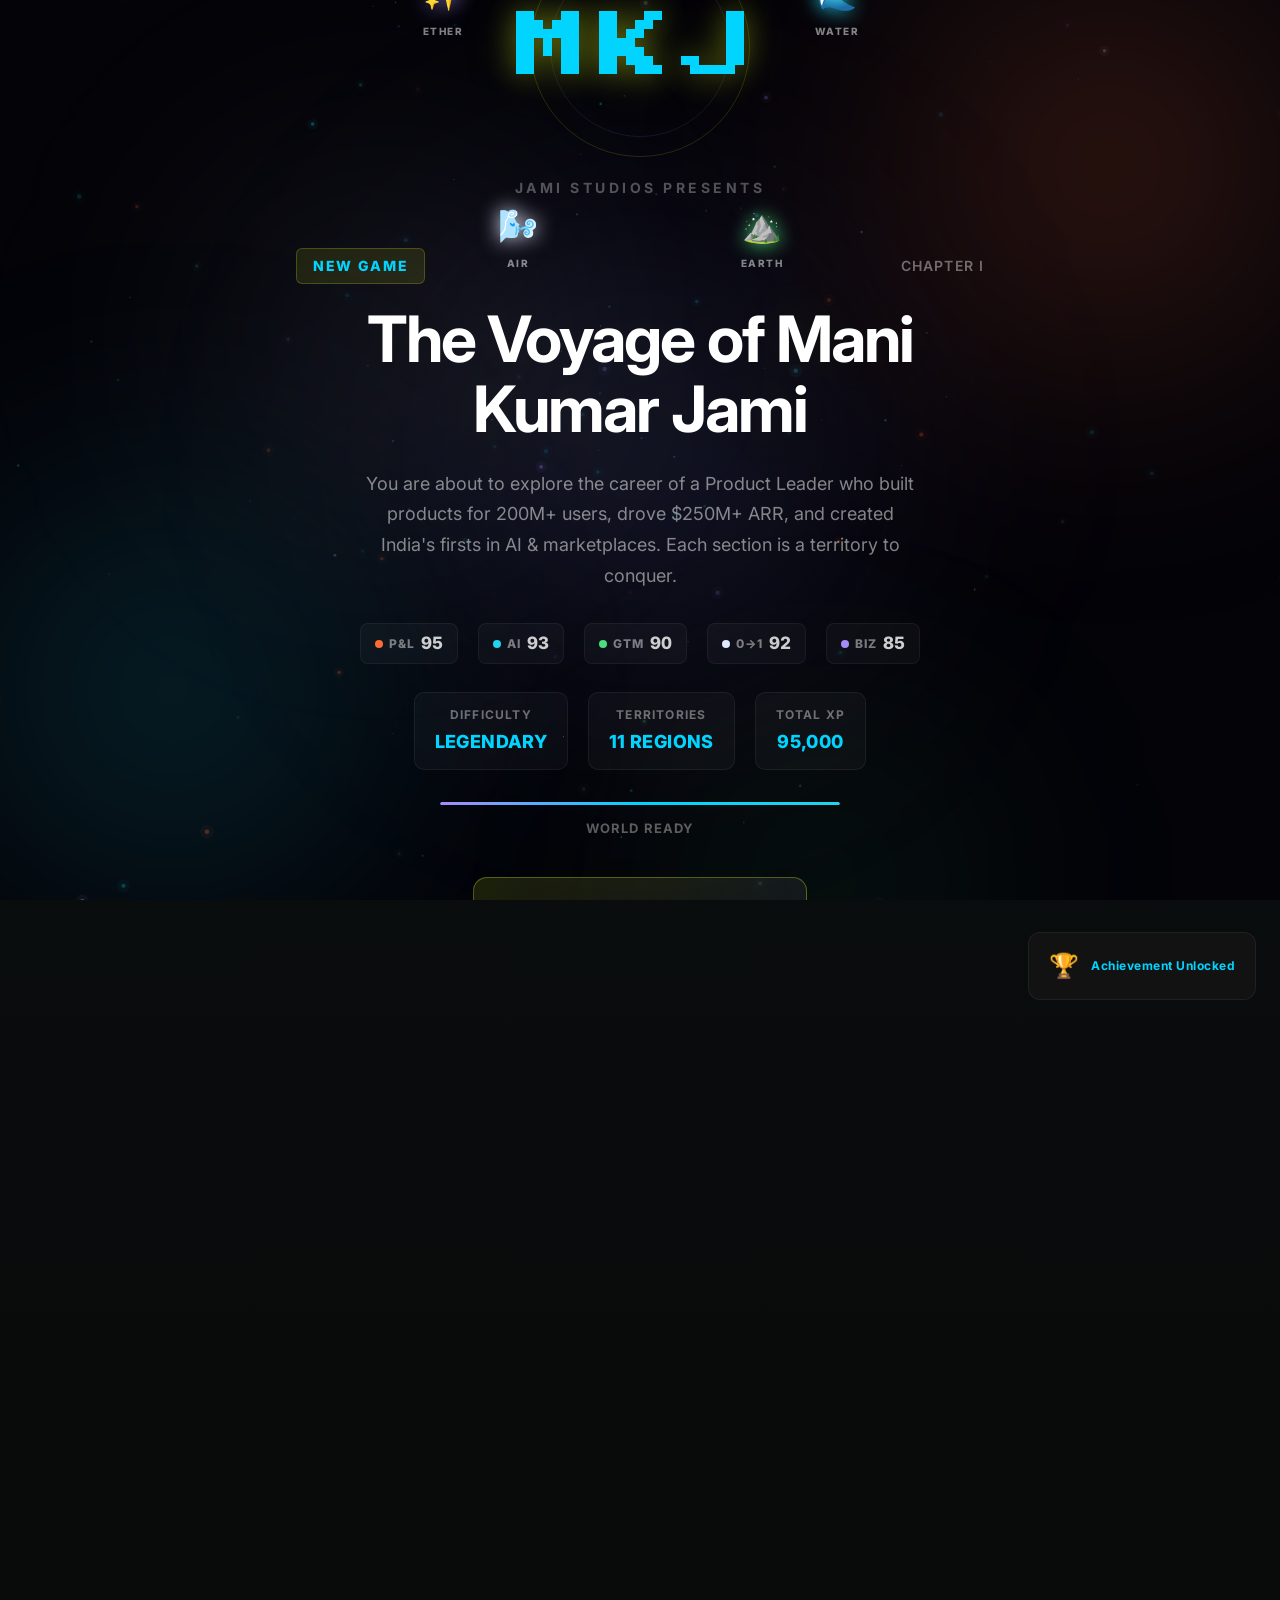
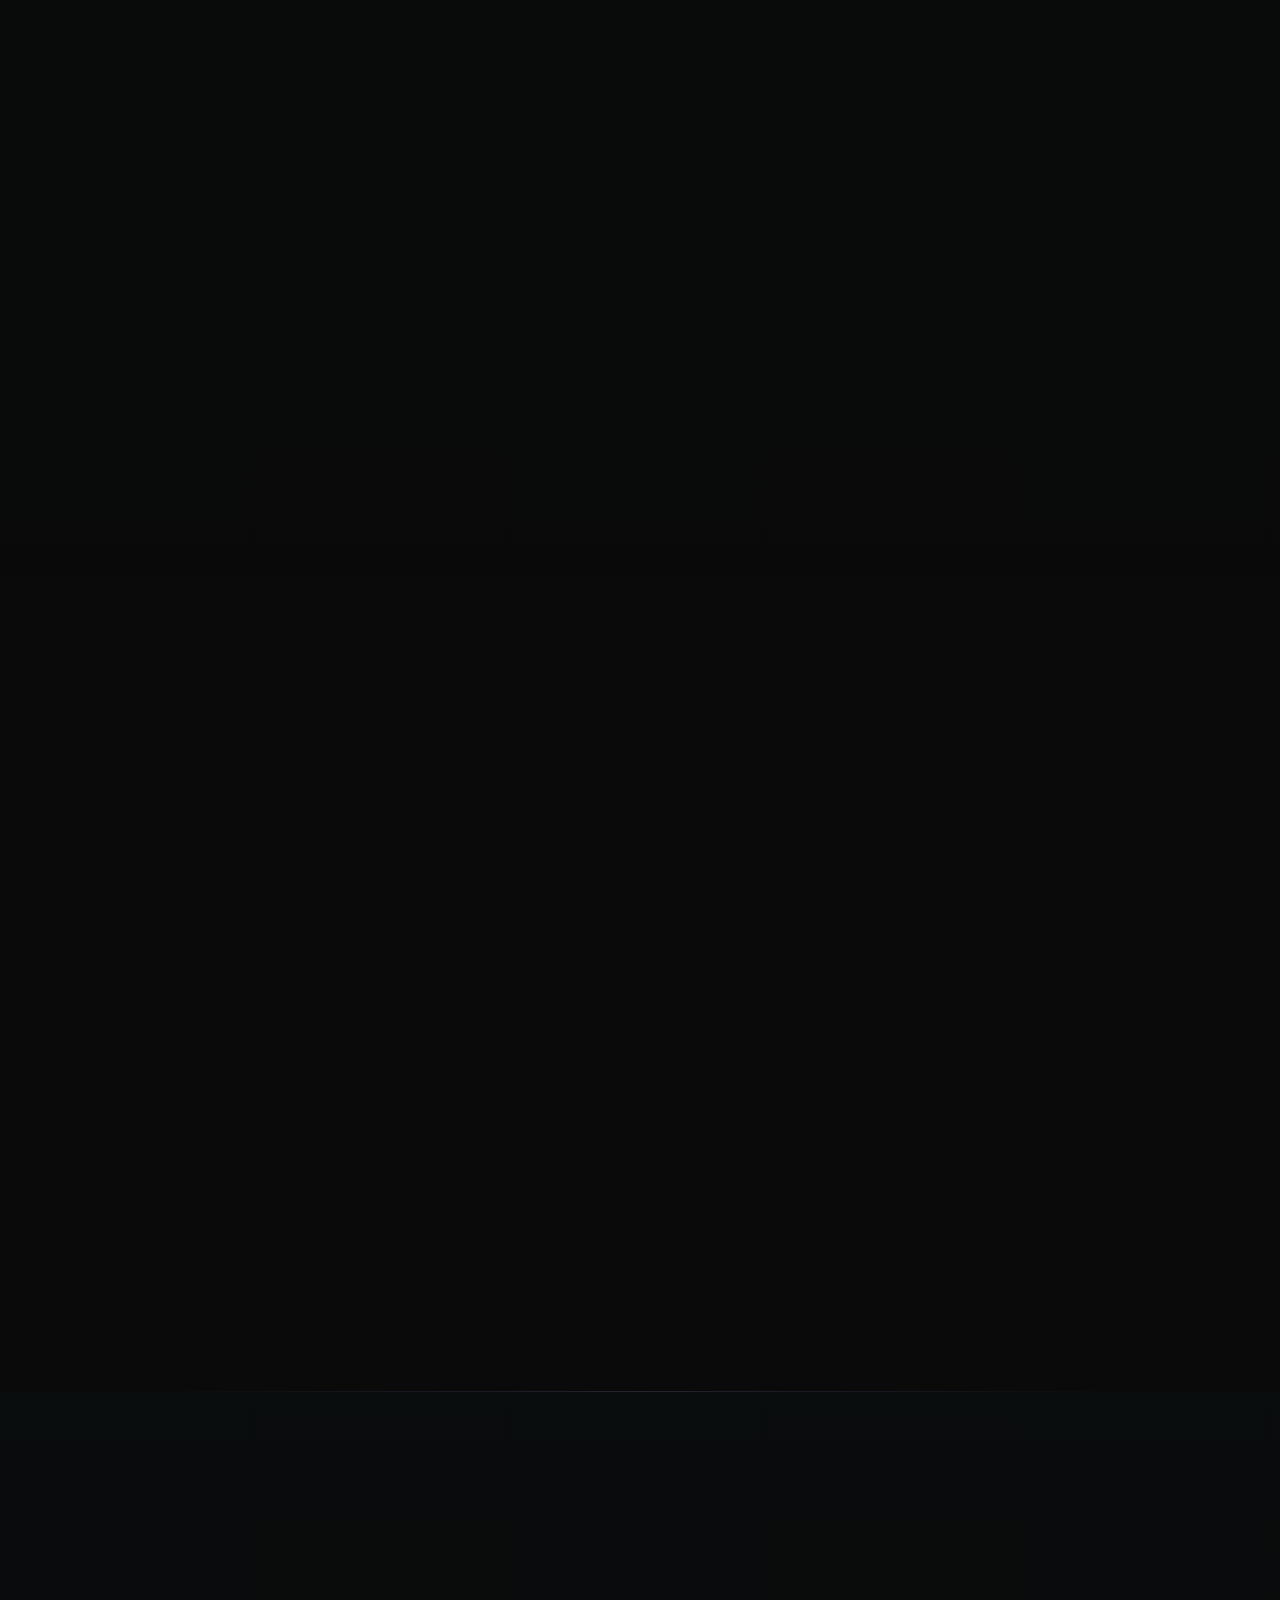
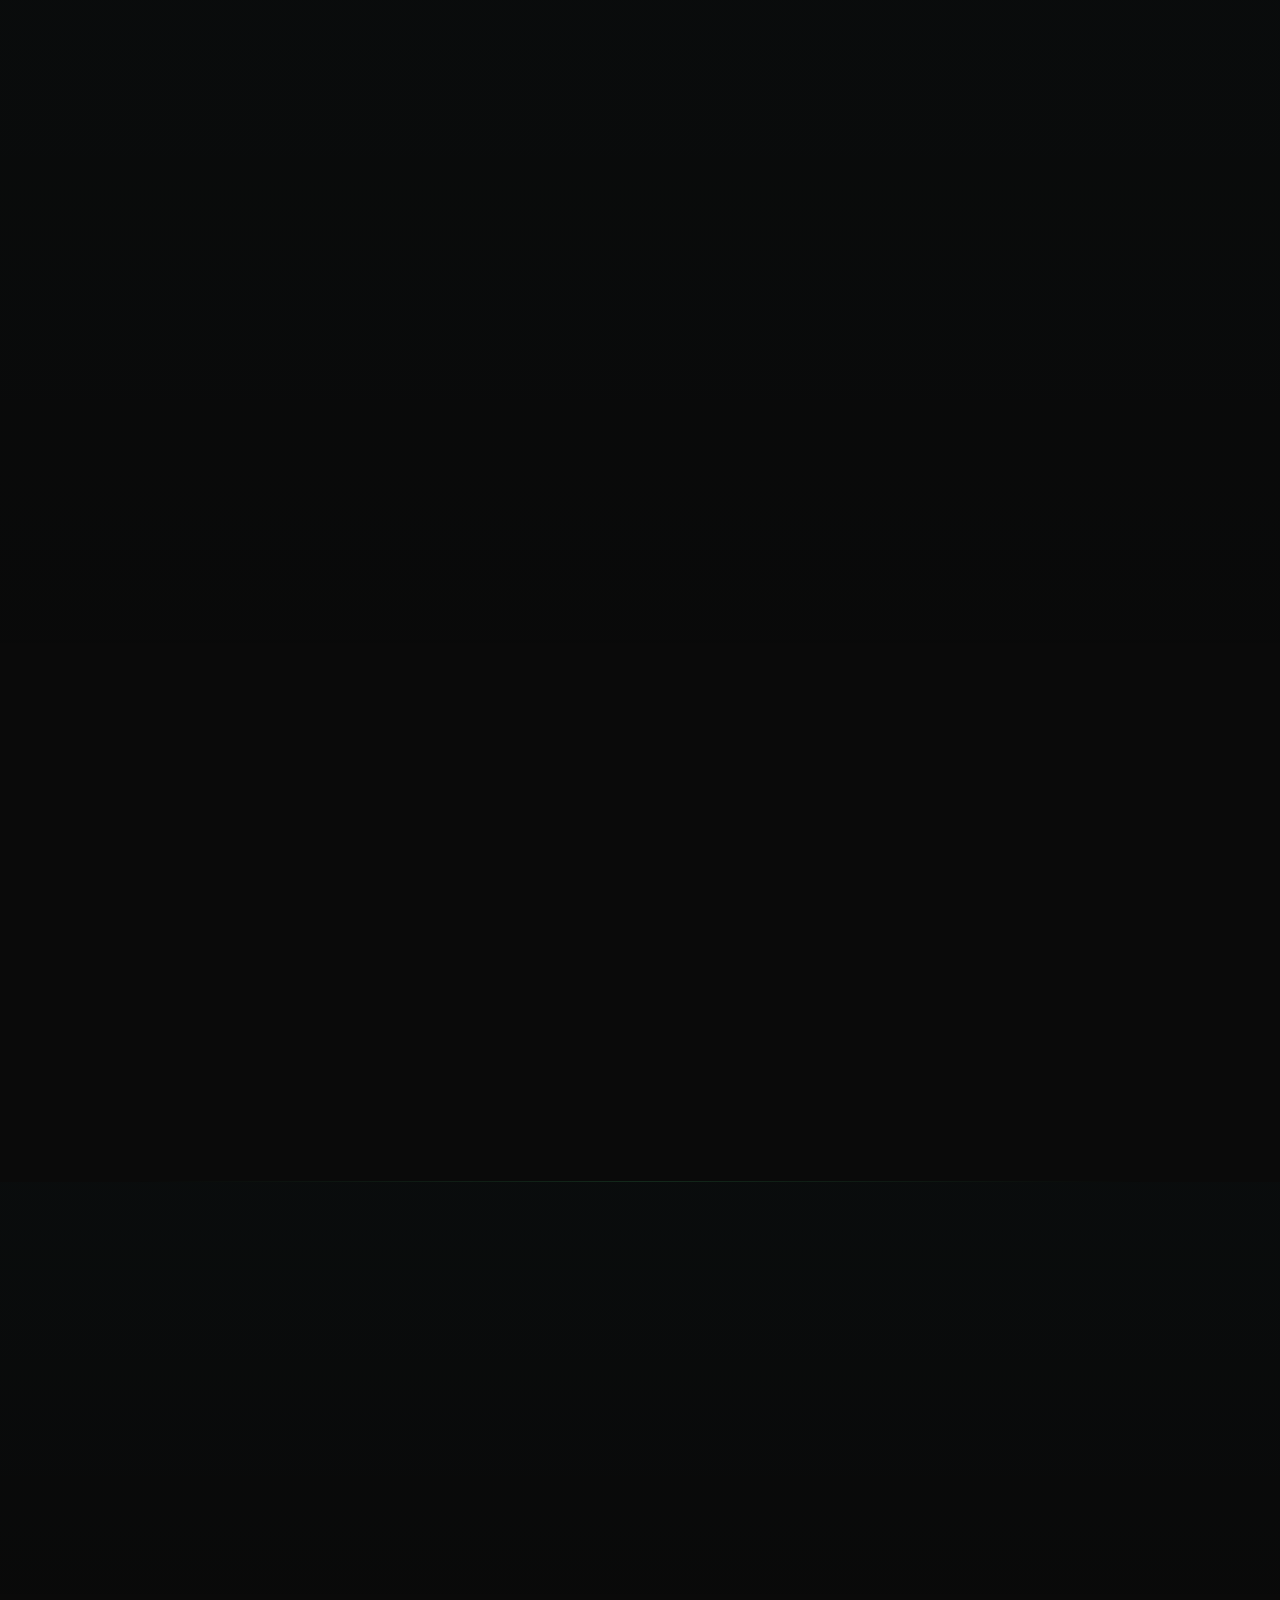
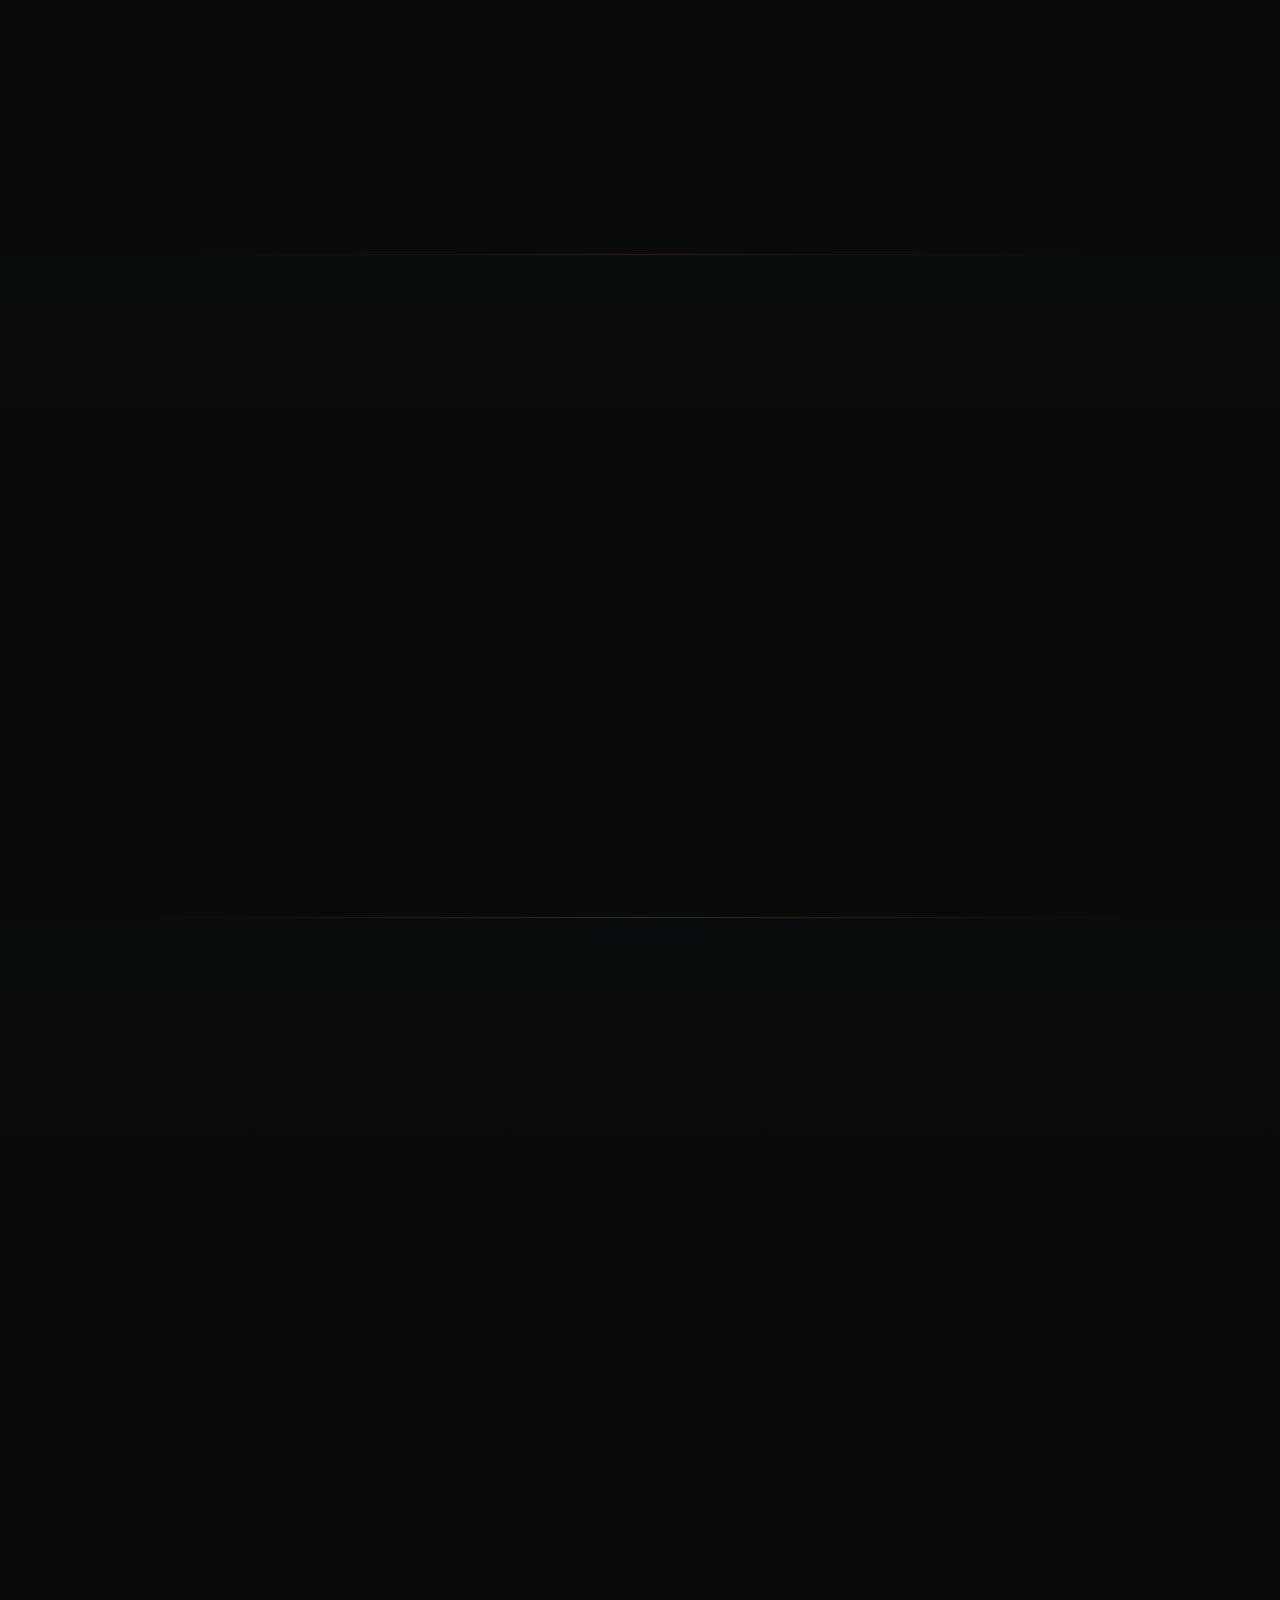
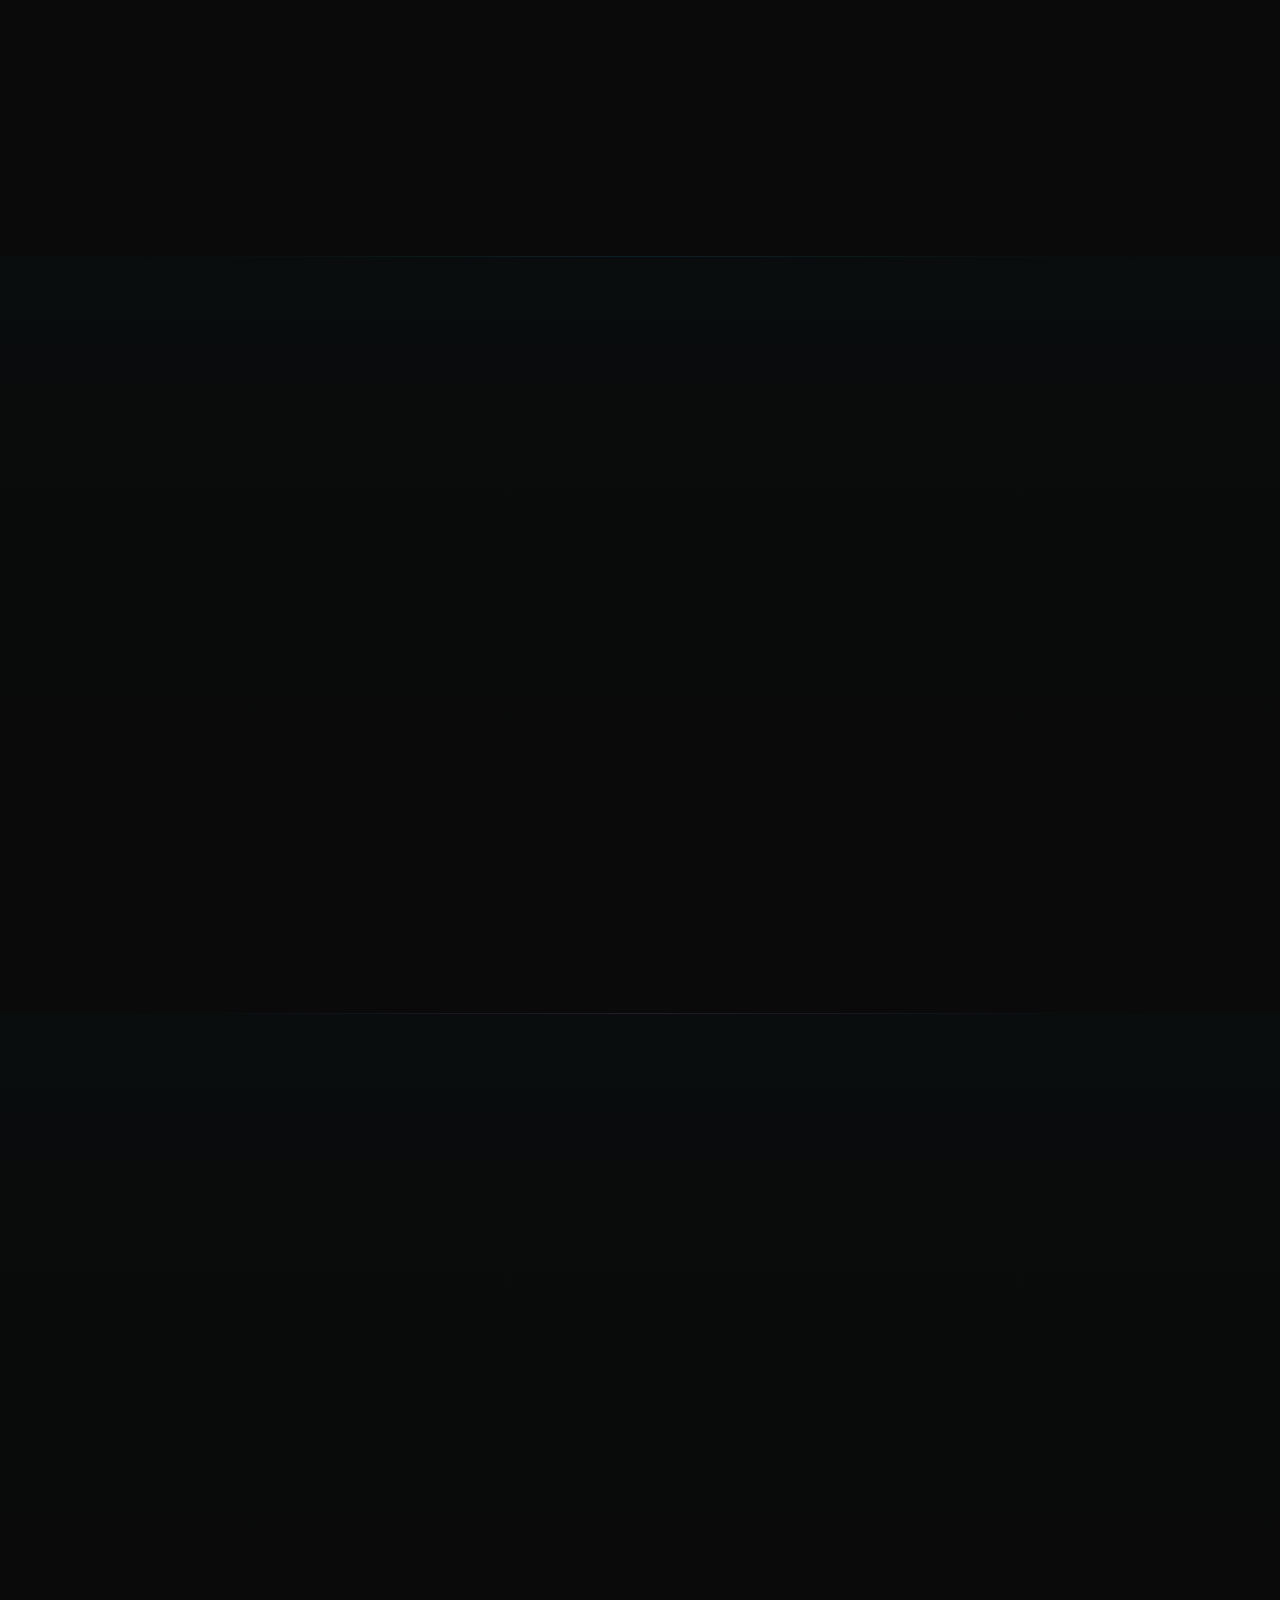
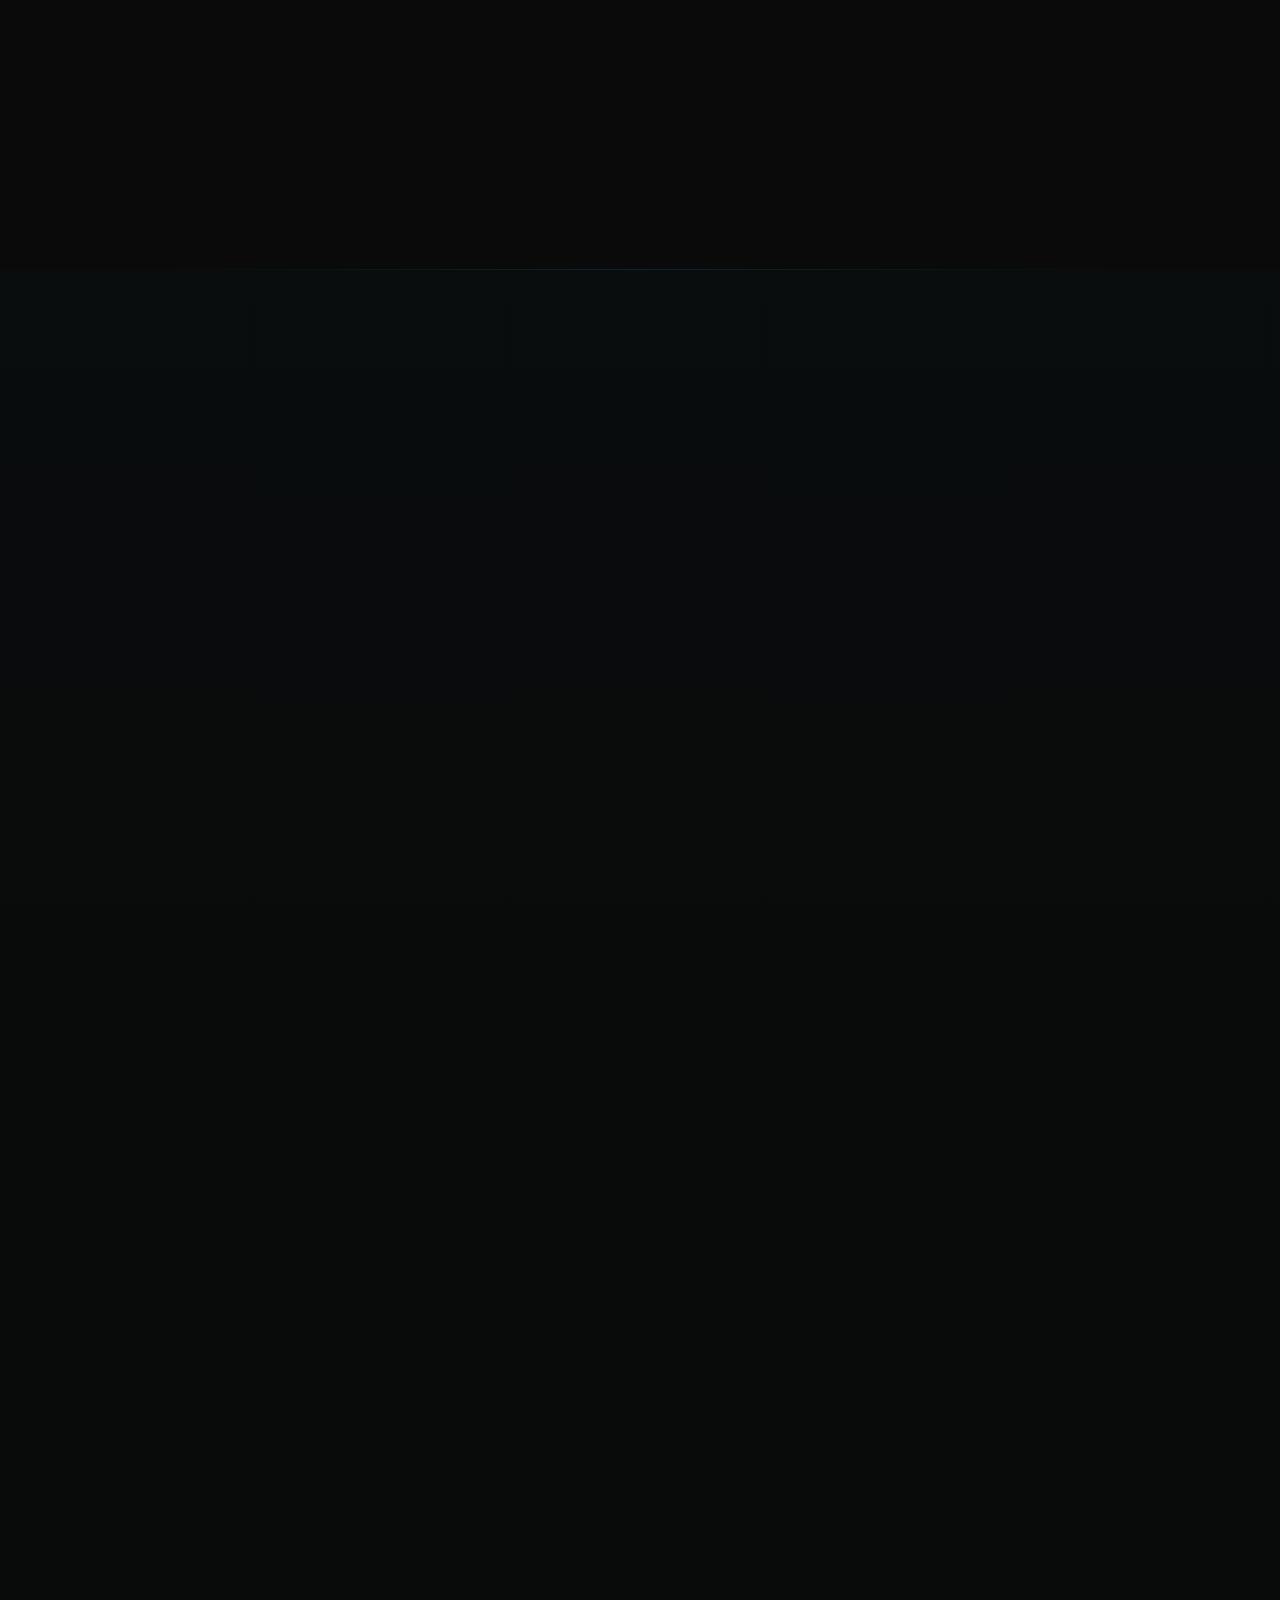
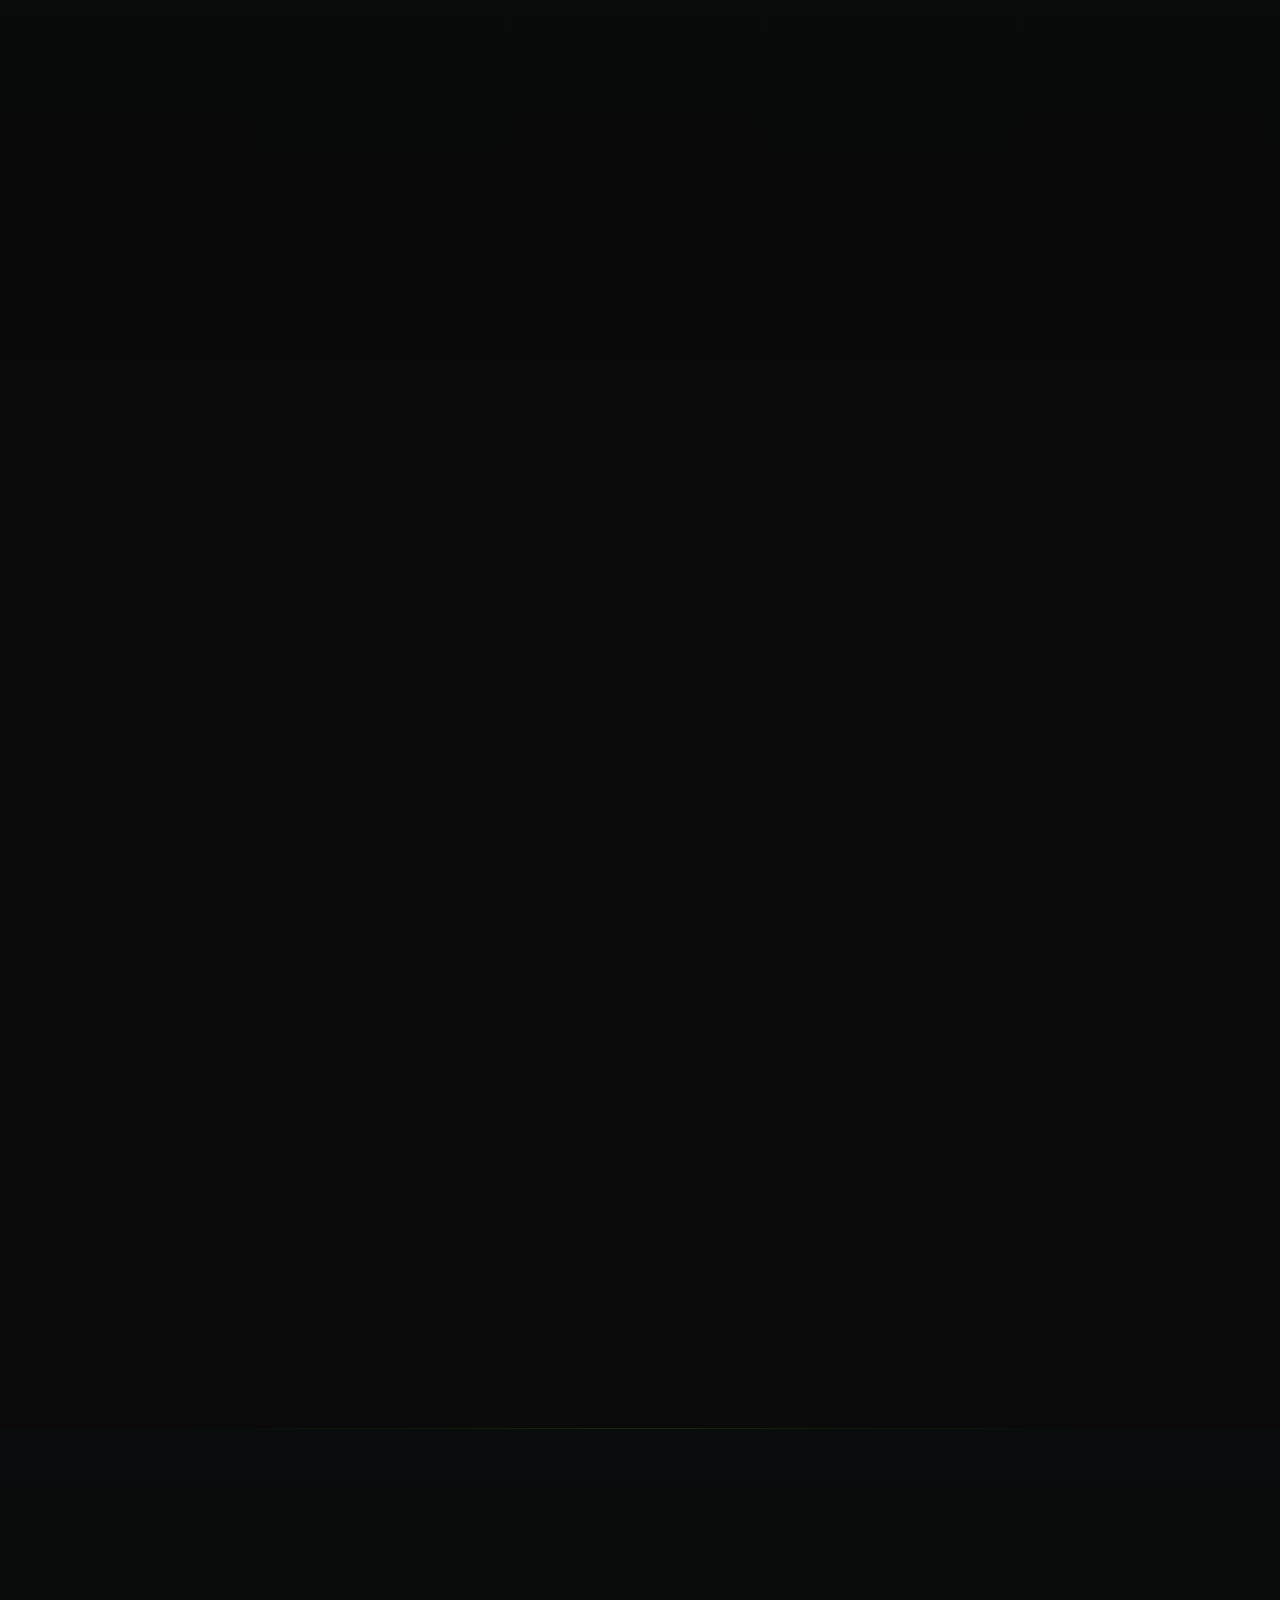
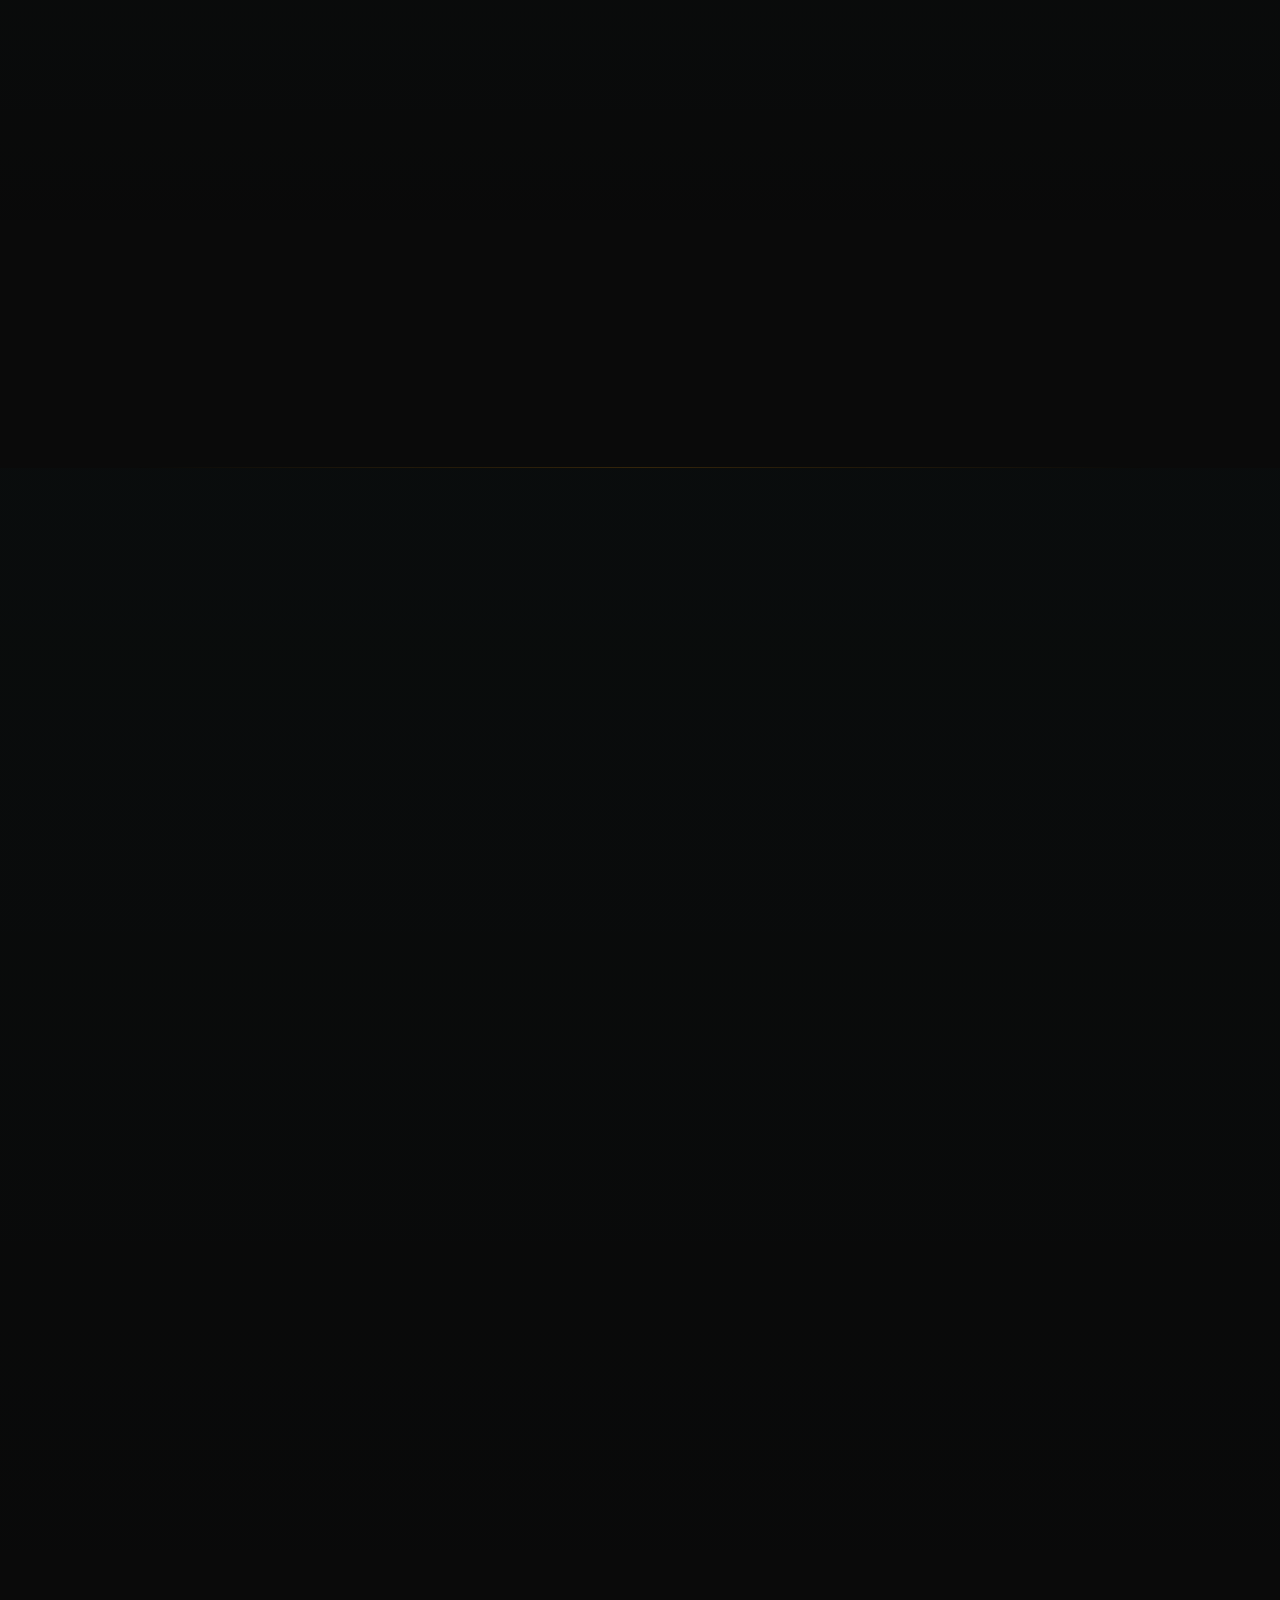
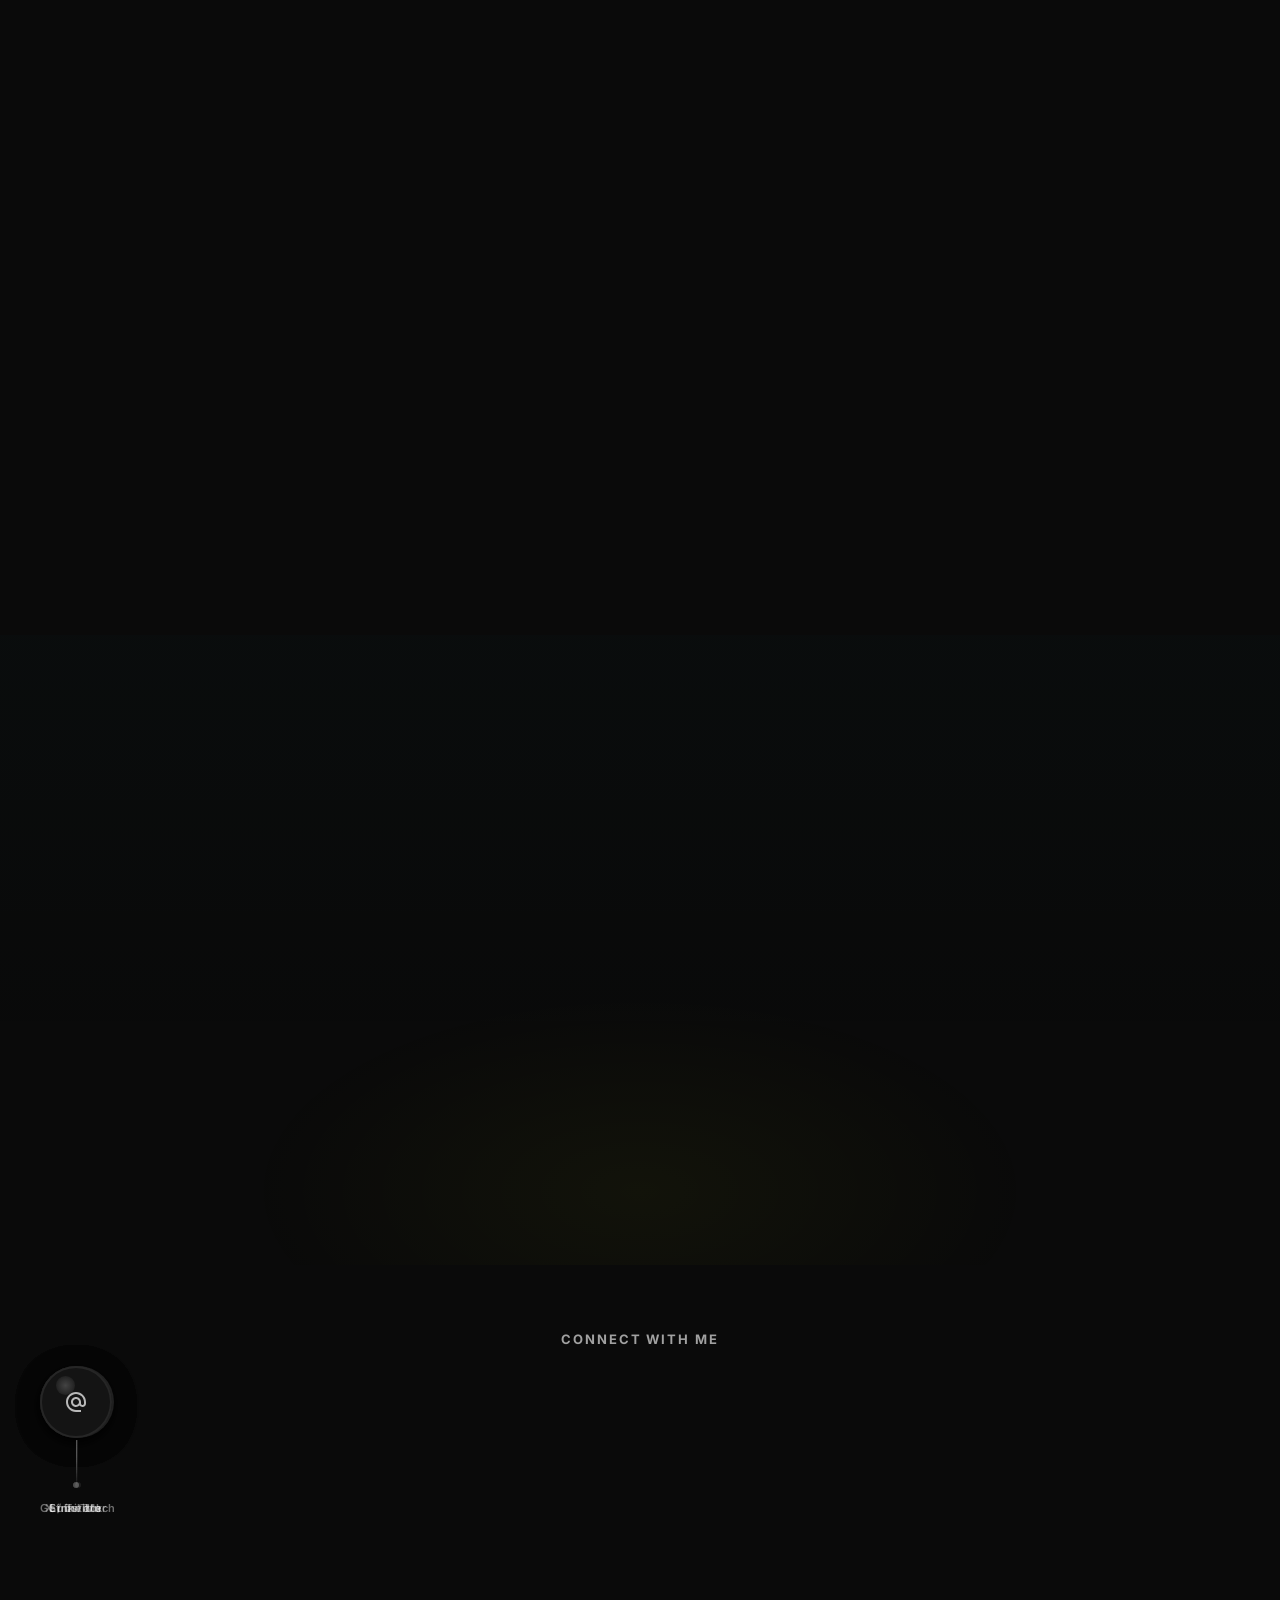
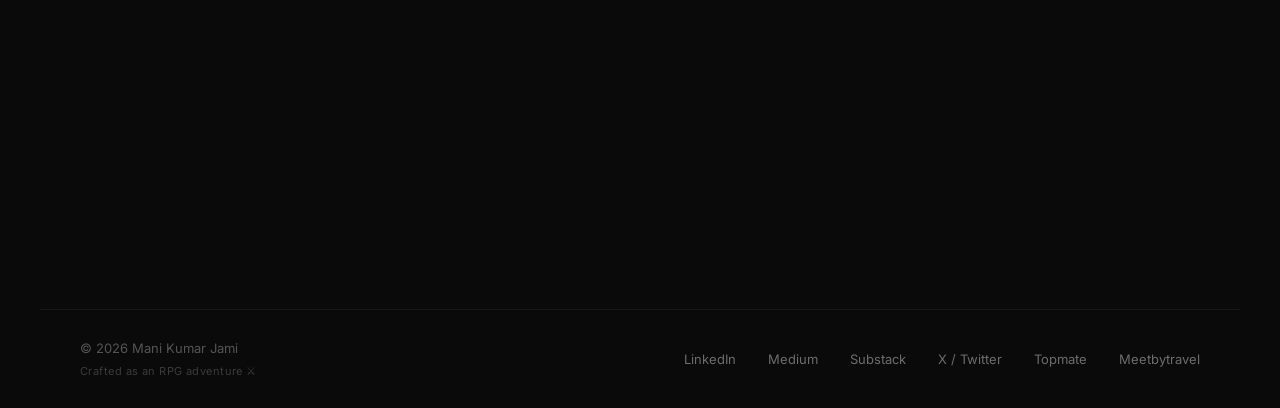
==== commit b190ce3a: "fix: prevent mobile horizontal scroll via weather container - Add #weather-container div to clip all" ====
--- a/index.html
+++ b/index.html
@@ -463,6 +463,9 @@
     <!-- ELEMENT ARENA — fullscreen element selection -->
     <div id="element-arena"></div>
 
+    <!-- WEATHER EFFECTS CONTAINER — clips all weather to viewport -->
+    <div id="weather-container" class="weather-container"></div>
+
     <!-- WEATHER INDICATOR (fallback, hidden when mood selector active) -->
     <div class="weather-indicator" id="weather-indicator">
         <span class="weather-icon" id="weather-icon"></span>
--- a/assets/css/styles.css
+++ b/assets/css/styles.css
@@ -15,11 +15,16 @@
     --ease-bounce: cubic-bezier(0.34, 1.56, 0.64, 1);
 }
 
-html { scroll-behavior: smooth; -webkit-font-smoothing: antialiased; -moz-osx-font-smoothing: grayscale; scroll-padding-top: 120px; }
+html {
+    scroll-behavior: smooth; -webkit-font-smoothing: antialiased; -moz-osx-font-smoothing: grayscale;
+    scroll-padding-top: 120px;
+    overflow-x: hidden; width: 100%; max-width: 100%;
+}
 body {
     font-family: 'Inter', system-ui, sans-serif;
     background: var(--bg); color: var(--text);
     overflow-x: hidden; line-height: 1.6;
+    width: 100%; max-width: 100%; position: relative;
     /* Smooth mood transitions on body background */
     transition: background 1.5s ease;
 }
@@ -724,7 +729,7 @@
 .mobile-link:hover { color: var(--text); padding-left: 8px; }
 
 /* ── HERO ──────────────────────────────────── */
-.hero-section { min-height: 100vh; display: flex; align-items: center; justify-content: center; padding: 120px 40px 80px; position: relative; overflow: hidden; }
+.hero-section { min-height: 100vh; display: flex; align-items: center; justify-content: center; padding: 96px 40px 60px; position: relative; overflow: hidden; }
 .hero-content { width: 100%; max-width: 480px; position: relative; z-index: 2; }
 .hero-particle-canvas { position: absolute; top: 0; left: 0; width: 100%; height: 100%; z-index: 1; pointer-events: none; }
 
@@ -835,17 +840,17 @@
 .hero-glow { position: absolute; top: 30%; left: 50%; transform: translate(-50%,-50%); width: 600px; height: 600px; border-radius: 50%; background: radial-gradient(circle, rgba(var(--element-rgb, 228,255,26),0.04) 0%, transparent 70%); pointer-events: none; z-index: 1; animation: glowPulse 4s ease-in-out infinite; }
 .hero-glow-secondary { position: absolute; bottom: 10%; right: 20%; width: 400px; height: 400px; border-radius: 50%; background: radial-gradient(circle, rgba(34,211,238,0.03) 0%, transparent 70%); pointer-events: none; z-index: 1; animation: glowPulse 5s ease-in-out infinite reverse; }
 @keyframes glowPulse { 0%, 100% { opacity: 0.6; transform: translate(-50%,-50%) scale(1); } 50% { opacity: 1; transform: translate(-50%,-50%) scale(1.1); } }
-.scroll-hint { position: absolute; bottom: 40px; left: 50%; transform: translateX(-50%); display: flex; flex-direction: column; align-items: center; gap: 8px; opacity: 0.4; transition: opacity 0.5s; z-index: 2; }
+.scroll-hint { position: absolute; bottom: 32px; left: 50%; transform: translateX(-50%); display: flex; flex-direction: column; align-items: center; gap: 8px; opacity: 0.4; transition: opacity 0.5s; z-index: 2; }
 .scroll-hint span { font-size: 12px; font-weight: 500; letter-spacing: 0.06em; text-transform: uppercase; color: rgba(255,255,255,0.4); }
 .scroll-arrow { width: 1px; height: 24px; background: linear-gradient(to bottom, rgba(255,255,255,0.3), transparent); animation: scrollPulse 2s ease-in-out infinite; }
 @keyframes scrollPulse { 0%, 100% { opacity: 0.3; } 50% { opacity: 0.8; } }
 
 /* ── SECTIONS ──────────────────────────────── */
-.section { padding: 120px 40px; border-top: none; position: relative; z-index: 1; }
+.section { padding: 96px 40px; border-top: none; position: relative; z-index: 1; }
 .section-surface { background: var(--surface); }
 .section-container { max-width: 1200px; margin: 0 auto; }
-.section-header { margin-bottom: 60px; }
-.section-header-row { display: flex; justify-content: space-between; align-items: flex-end; margin-bottom: 60px; gap: 24px; }
+.section-header { margin-bottom: 48px; }
+.section-header-row { display: flex; justify-content: space-between; align-items: flex-end; margin-bottom: 48px; gap: 24px; }
 .section-tag { font-size: 17px; font-weight: 700; color: var(--accent); letter-spacing: 0.12em; text-transform: uppercase; margin-bottom: 24px; }
 .section-title { font-size: clamp(56px,10vw,96px); font-weight: 700; letter-spacing: -0.03em; line-height: 1.02; background: linear-gradient(135deg, #fff 0%, rgba(255,255,255,0.7) 100%); -webkit-background-clip: text; -webkit-text-fill-color: transparent; background-clip: text; }
 
@@ -1392,10 +1397,10 @@
 /* ── BOUNCING BALLOON CTA ─────────────────── */
 .balloon-cta {
     position: relative;
-    padding: 80px 40px 60px;
+    padding: 64px 40px 48px;
     text-align: center;
     overflow: hidden;
-    min-height: 400px;
+    min-height: 360px;
 }
 .balloon-cta-label {
     font-size: 13px; font-weight: 700; letter-spacing: 0.15em;
@@ -1474,7 +1479,7 @@
     border-radius: 50%;
 }
 @media (max-width: 768px) {
-    .balloon-cta { padding: 60px 20px 40px; min-height: 300px; }
+    .balloon-cta { padding: 48px 20px 36px; min-height: 280px; }
     .balloon-field { gap: 28px; }
     .balloon-orb { width: 58px; height: 58px; }
     .balloon-orb svg { width: 20px; height: 20px; }
@@ -1482,7 +1487,7 @@
     .balloon-cta-label { margin-bottom: 32px; }
 }
 @media (max-width: 480px) {
-    .balloon-cta { min-height: auto; padding: 40px 16px 32px; }
+    .balloon-cta { min-height: auto; padding: 36px 14px 28px; }
     .balloon-field { gap: 20px; }
     .balloon-orb { width: 50px; height: 50px; }
     .balloon-orb svg { width: 18px; height: 18px; }
@@ -1492,7 +1497,7 @@
 
 /* ── SUBSCRIBE / GUILD RECRUITMENT ────────── */
 .subscribe-section {
-    padding: 60px 24px 48px; text-align: center; position: relative;
+    padding: 48px 24px 40px; text-align: center; position: relative;
 }
 .subscribe-container {
     max-width: 520px; margin: 0 auto;
@@ -1556,7 +1561,7 @@
 }
 
 /* ── FOOTER ────────────────────────────────── */
-.footer { display: flex; justify-content: space-between; align-items: center; padding: 32px 40px; border-top: 1px solid var(--border); max-width: 1200px; margin: 0 auto; position: relative; z-index: 1; }
+.footer { display: flex; justify-content: space-between; align-items: center; padding: 28px 40px; border-top: 1px solid var(--border); max-width: 1200px; margin: 0 auto; position: relative; z-index: 1; }
 .footer-top { display: flex; flex-direction: column; gap: 4px; }
 .footer-copy { font-size: 13px; color: rgba(255,255,255,0.3); }
 .footer-craft { font-size: 11px; color: rgba(255,255,255,0.2); letter-spacing: 0.04em; }
@@ -1566,7 +1571,7 @@
 
 /* ── RESPONSIVE ────────────────────────────── */
 @media (max-width: 1024px) {
-    .section { padding: 80px 32px; }
+    .section { padding: 72px 32px; }
     .xp-bar-track { width: 80px; }
     .inv-lane-scroll { --lane-speed: 40s; }
     .nav-links { gap: 16px; }
@@ -1575,6 +1580,8 @@
 
 @media (max-width: 768px) {
     body { cursor: auto; }
+    /* Prevent horizontal overflow on mobile */
+    main, section, .section-container, .hero-content { max-width: 100vw; overflow-x: hidden; }
     .emoji-cursor { display: none; }
     .minimap { display: none; }
     .combo-counter { display: none; }
@@ -1583,11 +1590,11 @@
     .territory-hud { display: none; }
     .nav-links { display: none; }
     .nav-hamburger { display: flex; }
-    .nav-inner { padding: 0 20px; }
-    .nav-left { gap: 12px; }
+    .nav-inner { padding: 0 16px; }
+    .nav-left { gap: 10px; }
     .element-reselect { padding: 4px 8px; }
     .element-reselect-label { display: none; }
-    .hero-section { padding: 90px 16px 50px; min-height: calc(100vh - 64px); min-height: calc(100dvh - 64px); }
+    .hero-section { padding: 80px 16px 40px; min-height: calc(100vh - 64px); min-height: calc(100dvh - 64px); }
     .hero-content { max-width: 100%; }
     .hero-card { border-radius: 16px; }
     .hcard-front { padding: 24px 20px; }
@@ -1606,7 +1613,7 @@
     .hcard-highlight { padding: 10px 12px; border-radius: 8px; }
     .hcard-hl-value { font-size: 18px; }
     .hcard-hl-label { font-size: 9px; }
-    .hcard-tags { gap: 4px; }
+    .hcard-tags { gap: 4px; flex-wrap: wrap; }
     .hcard-tag { font-size: 10px; padding: 3px 8px; }
     .scroll-hint { bottom: 20px; }
     .scroll-hint span { font-size: 10px; }
@@ -1614,16 +1621,22 @@
     .nav-hamburger { cursor: pointer; }
     .mobile-menu { padding: 16px 20px 24px; }
     .terminal-body { font-size: 12px; min-height: 320px; padding: 16px; }
-    .section { padding: 64px 20px; }
-    .section-header { margin-bottom: 40px; }
+    .section { padding: 56px 16px; }
+    .section-header { margin-bottom: 36px; }
     .section-header-row { flex-direction: column; align-items: flex-start; }
+    .section-title { font-size: clamp(36px, 9vw, 64px); }
+    #boss-battles .section-title { font-size: clamp(48px, 12vw, 84px); }
     .xp-counter { text-align: left; }
     .quest { gap: 16px; }
-    .quest-content { padding: 16px 20px; }
+    .quest-content { padding: 16px 16px; }
     .skill-row { padding: 12px 16px; gap: 12px; }
     .skill-icon { width: 36px; height: 36px; font-size: 16px; }
     .skill-rank { font-size: 9px; padding: 2px 6px; }
-    .card-large { min-width: 280px; max-width: 320px; }
+    .card-large { min-width: unset; max-width: 100%; }
+    .boss-grid { grid-template-columns: 1fr; }
+    .venture-grid { grid-template-columns: 1fr; }
+    .genai-grid { grid-template-columns: 1fr; }
+    .achievement-grid { grid-template-columns: 1fr; }
     .inv-vehicle { padding: 8px 14px; gap: 8px; }
     .inv-vehicle .inv-icon { font-size: 18px; }
     .inv-vehicle .inv-name { font-size: 12px; }
@@ -1640,34 +1653,49 @@
     .stats-legend { min-width: unset; gap: 8px; }
     .stat-row { padding: 8px 12px; }
     .stat-label { font-size: 13px; }
-    .cta-section { min-height: 60vh; padding: 64px 20px; }
-    .dialogue-box { padding: 20px; }
+    .cta-section { min-height: 55vh; padding: 56px 16px; }
+    .dialogue-box { padding: 20px; max-width: 100%; }
     .dialogue-text { font-size: 14px; }
     .dialogue-option { padding: 12px 16px; font-size: 14px; }
     .dialogue-choice-num { width: 20px; height: 20px; font-size: 12px; }
-    .cta-glow { width: 500px; height: 300px; }
+    .cta-glow { width: 100%; max-width: 500px; height: 300px; }
     .particle-canvas { display: none; }
-    .footer { flex-direction: column; gap: 16px; text-align: center; padding: 24px 20px; }
+    .footer { flex-direction: column; gap: 14px; text-align: center; padding: 24px 16px; }
     .footer-links { gap: 14px 20px; justify-content: center; }
-    .hero-glow { width: 400px; height: 400px; }
+    .hero-glow { width: 100%; max-width: 400px; height: 400px; }
     .hero-glow-secondary { display: none; }
-    .save-banner-inner { justify-content: center; text-align: center; }
+    .save-banner-inner { justify-content: center; text-align: center; flex-wrap: wrap; }
+    /* Fixed elements — constrain to viewport */
+    .idle-nudge { max-width: calc(100vw - 32px); white-space: normal; text-align: center; }
+    .loot-drop-toast { max-width: calc(100vw - 32px); }
+    .mascot-bubble { max-width: calc(100vw - 80px); right: -8px; }
+    .back-to-top { left: 16px; bottom: 16px; width: 36px; height: 36px; font-size: 14px; }
+    .balloon-cta { padding: 48px 16px 36px; min-height: 280px; }
+    .balloon-cta-label { margin-bottom: 24px; }
+    .subscribe-section { padding: 40px 16px 32px; }
+    .subscribe-container { max-width: 100%; }
+    .subscribe-input-wrap { flex-direction: column; gap: 10px; }
+    .subscribe-input { width: 100%; }
+    .subscribe-btn { width: 100%; justify-content: center; }
 }
 
 @media (max-width: 480px) {
     .xp-badge { display: none; }
-    .nav-left { gap: 10px; }
-    .nav-name { font-size: 16px; }
+    .nav-left { gap: 8px; }
+    .nav-name { font-size: 14px; }
+    .nav-inner { padding: 0 12px; }
     .element-reselect { padding: 3px 7px; }
+    .element-reselect-icon { font-size: 12px; }
+    .mood-toggle { padding: 4px 8px; }
     .quest-node { width: 12px; height: 12px; min-width: 12px; }
     .quest-line { left: 5px; }
-    .badge { font-size: 9px; padding: 3px 8px; }
+    .badge { font-size: 9px; padding: 3px 8px; max-width: 100%; overflow: hidden; text-overflow: ellipsis; }
     .terminal-body { font-size: 11px; min-height: 300px; padding: 12px; }
     .skill-icon { width: 32px; height: 32px; font-size: 14px; }
     .skill-rank { display: none; }
-    .card-badge { font-size: 9px; padding: 3px 8px; top: 14px; right: 14px; }
-    .achievement-card { padding: 20px; gap: 12px; }
-    .card-icon { width: 44px; height: 44px; font-size: 22px; }
+    .card-badge { font-size: 9px; padding: 3px 8px; top: 10px; right: 10px; }
+    .achievement-card { padding: 16px; gap: 10px; }
+    .card-icon { width: 40px; height: 40px; font-size: 20px; }
     .inv-vehicle { padding: 6px 10px; gap: 5px; }
     .inv-vehicle .inv-icon { font-size: 16px; }
     .inv-vehicle .inv-name { font-size: 10px; }
@@ -1686,11 +1714,11 @@
     .inventory-grid { padding: 4px 0; gap: 0; }
     #radar-chart { max-width: 220px; height: 220px; }
     .stat-row { padding: 6px 10px; font-size: 13px; }
-    .dialogue-text { font-size: 13px; }
-    .dialogue-option { padding: 10px 14px; font-size: 13px; }
-    .hero-section { padding: 74px 12px 32px; }
-    .section { padding: 48px 12px; }
-    .hcard-front { padding: 18px 16px; }
+    .hero-section { padding: 72px 12px 28px; }
+    .section { padding: 40px 12px; }
+    .section-title { font-size: clamp(28px, 8vw, 48px); }
+    #boss-battles .section-title { font-size: clamp(36px, 10vw, 64px); }
+    .hcard-front { padding: 18px 14px; }
     .hcard-header { margin-bottom: 12px; }
     .hcard-name { font-size: clamp(24px, 7vw, 32px); }
     .hcard-tagline { font-size: 12px; }
@@ -1702,23 +1730,36 @@
     .hcard-tag { font-size: 9px; padding: 2px 6px; }
     .hcard-bars { margin-bottom: 12px; }
     .scroll-hint { bottom: 12px; }
-    .nav-name { font-size: 14px; }
-    .nav-inner { padding: 0 12px; }
     /* CTA / Footer mobile */
-    .cta-section { min-height: 50vh; padding: 48px 12px; }
-    .dialogue-box { padding: 16px; border-radius: 14px; }
+    .cta-section { min-height: 45vh; padding: 36px 12px; }
+    .dialogue-box { padding: 14px; border-radius: 14px; max-width: 100%; }
     .dialogue-header { margin-bottom: 10px; }
+    .dialogue-npc-icon { font-size: 24px; }
     .dialogue-npc-name { font-size: 13px; }
     .dialogue-text { font-size: 12px; line-height: 1.6; }
     .dialogue-option { padding: 10px 12px; font-size: 12px; border-radius: 8px; }
     .dialogue-choice-num { width: 18px; height: 18px; font-size: 10px; margin-right: 6px; }
-    .footer { padding: 20px 12px; gap: 12px; }
+    .balloon-cta { min-height: auto; padding: 32px 12px 24px; }
+    .balloon-field { height: 240px; }
+    .balloon-orb { width: 46px; height: 46px; }
+    .balloon-orb svg { width: 16px; height: 16px; }
+    .balloon-string { height: 20px; }
+    .balloon-label { font-size: 9px; }
+    .subscribe-section { padding: 32px 12px 24px; }
+    .footer { padding: 16px 12px; gap: 8px; }
     .footer-copy { font-size: 11px; }
     .footer-craft { font-size: 10px; }
-    .footer-links { gap: 10px 16px; }
+    .footer-links { gap: 8px 14px; }
     .footer-links a { font-size: 11px; }
     .save-banner-inner { flex-direction: column; padding: 12px; gap: 8px; font-size: 13px; }
     .save-resume-btn, .save-dismiss-btn { font-size: 12px; padding: 8px 14px; }
+    .mascot { bottom: 60px; right: 12px; }
+    .mascot-body { width: 40px; height: 40px; }
+    .mascot-bubble { display: none; }
+    .back-to-top { left: 12px; bottom: 12px; width: 32px; height: 32px; font-size: 12px; border-radius: 8px; }
+    .idle-nudge { padding: 10px 16px; gap: 8px; }
+    .nudge-text { font-size: 12px; }
+    .fog-gate-area { font-size: 10px; letter-spacing: 0.15em; padding: 8px 16px; }
 }
 
 /* ── ACADEMIC SECTION — violet accented timeline ── */
@@ -2481,6 +2522,7 @@
 .story-chapters {
     display: flex; gap: 0; height: 100%; align-items: stretch;
     width: 100%; max-width: 1200px; padding: 0 40px;
+    overflow-x: auto; -webkit-overflow-scrolling: touch;
 }
 .story-chapter {
     flex: 1; display: flex; align-items: center; justify-content: center;
@@ -2734,7 +2776,13 @@
     .mascot { bottom: 70px; right: 16px; }
     .mascot-body { width: 44px; height: 44px; }
     .cmd-palette-overlay { padding-top: 10vh; }
-    .journey-summary { padding: 28px 20px; }
+    .cmd-palette { max-width: calc(100vw - 32px); }
+    .journey-summary { padding: 28px 20px; max-width: calc(100vw - 32px); }
+    .quiz-box { padding: 24px 16px; max-width: calc(100vw - 32px); }
+    .story-hero { padding: 60px 16px; }
+    .story-stage { padding: 60px 16px; }
+    .story-footer { padding: 60px 16px 80px; }
+    .story-chapters { padding: 0 8px; }
 }
 
 @media (prefers-reduced-motion: reduce) {
--- a/assets/css/weather.css
+++ b/assets/css/weather.css
@@ -3,6 +3,18 @@
    Dramatic, immersive, unmistakable per-mood
    visual signatures with body-level atmosphere.
    ============================================ */
+
+/* ── WEATHER CONTAINER — clips all effects to viewport ── */
+.weather-container {
+    position: fixed; inset: 0; z-index: 0;
+    overflow: hidden; pointer-events: none;
+    width: 100%; height: 100%;
+}
+/* Convert fixed-position weather children to absolute so container clips them */
+.weather-container > * {
+    position: absolute !important;
+}
+/* Elements using inset: 0 still work because absolute + inset:0 = fill container */
 
 /* ── BODY-LEVEL MOOD ATMOSPHERE ─────────────
    Each mood applies a class to <body> that
@@ -979,16 +991,339 @@
     100% { transform: scaleX(-1) translateX(calc(100vw + 400px)); opacity: 0; }
 }
 
+/* ===========================================
+   EXTREME WEATHER MOODS
+   Volcano · Blizzard · Earthquake · Tornado · Cosmos
+   =========================================== */
+
+/* ── VOLCANO ─────────────────────────────── */
+body.mood-volcano::before {
+    content: "";
+    position: fixed; inset: 0; pointer-events: none; z-index: 0;
+    background: radial-gradient(ellipse at 50% 110%, rgba(255,69,0,0.45) 0%, rgba(180,30,0,0.25) 35%, transparent 70%),
+                linear-gradient(to top, rgba(255,50,0,0.18) 0%, transparent 55%);
+    animation: lavaSkyPulse 4s ease-in-out infinite;
+}
+@keyframes lavaSkyPulse {
+    0%, 100% { opacity: 0.85; }
+    50%       { opacity: 1; }
+}
+
+.weather-lava-drop {
+    position: fixed; pointer-events: none; z-index: 2;
+    width: 6px; height: 14px;
+    border-radius: 50% 50% 60% 60%;
+    background: radial-gradient(ellipse at 50% 30%, #FFD700, #FF4500 60%, #8B0000);
+    filter: drop-shadow(0 0 4px rgba(255,100,0,0.9));
+    animation: lavaFall linear forwards;
+}
+@keyframes lavaPulse {
+    0%, 100% { opacity: 0.6; }
+    50%       { opacity: 1; }
+}
+@keyframes lavaFall {
+    0%   { transform: translateY(0) scaleY(1); opacity: 1; }
+    80%  { transform: translateY(var(--fall-dist, 55vh)) scaleY(1.3); opacity: 1; }
+    100% { transform: translateY(var(--fall-dist, 65vh)) scaleY(0.4) scaleX(2.5); opacity: 0; }
+}
+
+.weather-ash {
+    position: fixed; pointer-events: none; z-index: 2;
+    border-radius: 50%;
+    background: rgba(80,60,50,0.7);
+    filter: blur(0.5px);
+    animation: ashFall linear forwards;
+}
+@keyframes ashFall {
+    0%   { transform: translateY(-10px) translateX(0) rotate(0deg); opacity: 0.6; }
+    100% { transform: translateY(var(--fall-dist, 110vh)) translateX(var(--drift, 40px)) rotate(540deg); opacity: 0; }
+}
+
+.weather-lava-sky {
+    position: fixed; pointer-events: none; z-index: 1;
+    width: 100%; height: 100%;
+    top: 0; left: 0;
+    background: linear-gradient(to bottom, rgba(120,20,0,0.25) 0%, transparent 50%);
+    animation: lavaSkyBand 6s ease-in-out infinite alternate;
+}
+@keyframes lavaSkyBand {
+    0%   { opacity: 0.5; }
+    100% { opacity: 1; }
+}
+
+.weather-eruption-flash {
+    position: fixed; inset: 0; pointer-events: none; z-index: 50;
+    background: rgba(255,140,0,0.55);
+    animation: eruptFlash 0.6s ease-out forwards;
+}
+@keyframes eruptFlash {
+    0%   { opacity: 1; }
+    100% { opacity: 0; }
+}
+
+.weather-eruption-particle {
+    position: fixed; pointer-events: none; z-index: 4;
+    width: 8px; height: 8px; border-radius: 50%;
+    background: radial-gradient(circle, #FFD700 0%, #FF4500 60%, transparent 100%);
+    filter: drop-shadow(0 0 3px rgba(255,100,0,0.9));
+    animation: eruptParticle ease-out forwards;
+}
+@keyframes eruptParticle {
+    0%   { transform: translate(0, 0) scale(1); opacity: 1; }
+    100% { transform: translate(var(--dx, 80px), var(--dy, -120px)) scale(0.2); opacity: 0; }
+}
+
+/* ── BLIZZARD ─────────────────────────────── */
+body.mood-blizzard::before {
+    content: "";
+    position: fixed; inset: 0; pointer-events: none; z-index: 0;
+    background: linear-gradient(to bottom, rgba(200,230,255,0.07) 0%, transparent 50%);
+}
+
+.weather-blizzard-snow {
+    position: fixed; pointer-events: none; z-index: 3;
+    border-radius: 50%;
+    background: rgba(220,240,255,0.9);
+    filter: blur(0.4px);
+    animation: blizzardFall linear infinite;
+}
+@keyframes blizzardFall {
+    0%   { transform: translateY(-10px) translateX(0); opacity: 0.9; }
+    100% { transform: translateY(110vh) translateX(var(--drift, -60px)); opacity: 0.4; }
+}
+
+.weather-icicle {
+    position: fixed; top: 0; pointer-events: none; z-index: 3;
+    width: 0; height: 0;
+    border-left: var(--w, 4px) solid transparent;
+    border-right: var(--w, 4px) solid transparent;
+    border-top: var(--h, 28px) solid rgba(186,230,253,0.75);
+    filter: drop-shadow(0 0 3px rgba(186,230,253,0.6));
+    animation: icicleGrow ease-out forwards;
+}
+@keyframes icicleGrow {
+    0%   { transform: scaleY(0); opacity: 0; }
+    60%  { transform: scaleY(1.1); opacity: 1; }
+    100% { transform: scaleY(1); opacity: 0.85; }
+}
+
+.weather-freeze-corner {
+    position: fixed; pointer-events: none; z-index: 4;
+    width: 180px; height: 180px;
+    background: radial-gradient(circle at var(--cx, 0%) var(--cy, 0%), rgba(186,230,253,0.6) 0%, transparent 70%);
+    filter: blur(2px);
+    animation: freezeIn ease-out forwards;
+}
+@keyframes freezeIn {
+    0%   { opacity: 0; transform: scale(0.5); }
+    100% { opacity: 1; transform: scale(1); }
+}
+
+.weather-whiteout {
+    position: fixed; inset: 0; pointer-events: none; z-index: 50;
+    background: rgba(220,240,255,0.65);
+    animation: whiteoutFlash 0.8s ease-out forwards;
+}
+@keyframes whiteoutFlash {
+    0%   { opacity: 1; }
+    100% { opacity: 0; }
+}
+
+/* ── EARTHQUAKE ──────────────────────────── */
+body.mood-earthquake::before {
+    content: "";
+    position: fixed; inset: 0; pointer-events: none; z-index: 0;
+    background: radial-gradient(ellipse at 50% 100%, rgba(120,90,20,0.4) 0%, rgba(80,50,10,0.2) 40%, transparent 70%),
+                linear-gradient(to top, rgba(100,70,10,0.15) 0%, transparent 50%);
+    animation: quakeSkyPulse 3s ease-in-out infinite;
+}
+@keyframes quakeSkyPulse {
+    0%, 100% { opacity: 0.7; }
+    50%       { opacity: 1; }
+}
+
+/* Body shake during quake intervals */
+body.weather-quaking {
+    animation: groundShake 0.6s ease-in-out;
+}
+@keyframes groundShake {
+    0%, 100% { transform: translate(0, 0) rotate(0deg); }
+    10%       { transform: translate(-4px, 2px) rotate(-0.3deg); }
+    25%       { transform: translate(5px, -3px) rotate(0.4deg); }
+    40%       { transform: translate(-6px, 1px) rotate(-0.5deg); }
+    55%       { transform: translate(4px, 3px) rotate(0.3deg); }
+    70%       { transform: translate(-3px, -2px) rotate(-0.2deg); }
+    85%       { transform: translate(2px, 1px) rotate(0.1deg); }
+}
+
+.weather-dust-cloud {
+    position: fixed; pointer-events: none; z-index: 2;
+    border-radius: 50%;
+    background: radial-gradient(circle, rgba(161,120,40,0.6) 0%, rgba(100,70,10,0.1) 70%, transparent 100%);
+    filter: blur(8px);
+    animation: dustRise ease-out forwards;
+}
+@keyframes dustRise {
+    0%   { transform: translateY(0) scale(0.3); opacity: 0; }
+    30%  { opacity: 0.7; }
+    100% { transform: translateY(var(--rise, -80px)) scale(1.8); opacity: 0; }
+}
+
+.weather-rock-debris {
+    position: fixed; pointer-events: none; z-index: 3;
+    border-radius: 3px;
+    background: rgba(100,80,50,0.85);
+    animation: debrisFall linear forwards;
+}
+@keyframes debrisFall {
+    0%   { transform: translateY(var(--start-y, -20px)) translateX(0) rotate(0deg); opacity: 1; }
+    100% { transform: translateY(var(--end-y, 80px)) translateX(var(--drift, 30px)) rotate(var(--rot, 360deg)); opacity: 0; }
+}
+
+/* ── TORNADO ─────────────────────────────── */
+body.mood-tornado::before {
+    content: "";
+    position: fixed; inset: 0; pointer-events: none; z-index: 0;
+    background: radial-gradient(ellipse at 50% 50%, rgba(148,163,184,0.25) 0%, rgba(100,120,140,0.15) 50%, transparent 80%),
+                linear-gradient(to top, rgba(80,100,120,0.2) 0%, transparent 60%);
+    animation: tornadoSkyPulse 4s ease-in-out infinite;
+}
+@keyframes tornadoSkyPulse {
+    0%, 100% { opacity: 0.6; }
+    50%       { opacity: 1; }
+}
+
+.weather-vortex {
+    position: fixed; pointer-events: none; z-index: 2;
+    border-radius: 50%;
+    border: 2px solid rgba(148,163,184,0.4);
+    animation: vortexSpin linear infinite;
+}
+@keyframes vortexSpin {
+    0%   { transform: rotate(0deg) scale(1); opacity: 0.6; }
+    50%  { transform: rotate(180deg) scale(1.1); opacity: 0.9; }
+    100% { transform: rotate(360deg) scale(1); opacity: 0.6; }
+}
+
+.weather-wind-streak {
+    position: fixed; pointer-events: none; z-index: 3;
+    height: 1px;
+    background: linear-gradient(to right, transparent, rgba(200,210,230,0.7), transparent);
+    animation: windSlash linear forwards;
+}
+@keyframes windSlash {
+    0%   { transform: translateX(0) scaleX(0.2); opacity: 0; }
+    20%  { opacity: 1; transform: translateX(10%) scaleX(1); }
+    100% { transform: translateX(110vw) scaleX(1.5); opacity: 0; }
+}
+
+.weather-debris-chunk {
+    position: fixed; pointer-events: none; z-index: 3;
+    border-radius: 2px;
+    background: rgba(120,130,140,0.8);
+    animation: debrisWind linear forwards;
+}
+@keyframes debrisWind {
+    0%   { transform: translateX(0) translateY(0) rotate(0deg); opacity: 0.9; }
+    100% { transform: translateX(var(--dx, 80vw)) translateY(var(--dy, -30px)) rotate(var(--rot, 720deg)); opacity: 0; }
+}
+
+/* ── COSMOS ──────────────────────────────── */
+body.mood-cosmos::before {
+    content: "";
+    position: fixed; inset: 0; pointer-events: none; z-index: 0;
+    background: radial-gradient(ellipse at 25% 35%, rgba(124,58,237,0.2) 0%, transparent 45%),
+                radial-gradient(ellipse at 75% 65%, rgba(99,102,241,0.15) 0%, transparent 45%),
+                radial-gradient(ellipse at 50% 50%, rgba(10,0,30,0.7) 0%, transparent 75%);
+    animation: cosmosPulse 10s ease-in-out infinite alternate;
+}
+@keyframes cosmosPulse {
+    0%   { opacity: 0.7; }
+    100% { opacity: 1; }
+}
+
+/* Twinkling stars */
+.weather-star {
+    position: fixed; pointer-events: none;
+}
+@keyframes cosmicStarTwinkle {
+    0%   { opacity: 0.2; transform: scale(0.8); }
+    100% { opacity: 1;   transform: scale(1.2); }
+}
+
+/* Diagonal meteor streaks — use clip-path + translate so rotation is preserved */
+.weather-cosmic-meteor {
+    position: fixed; pointer-events: none; z-index: 4;
+    border-radius: 2px;
+    filter: drop-shadow(0 0 4px rgba(196,181,253,0.9));
+    animation: cosmicMeteorFly linear forwards;
+}
+@keyframes cosmicMeteorFly {
+    0%   { opacity: 0; transform: translate(0, 0); }
+    10%  { opacity: 1; }
+    100% { opacity: 0; transform: translate(60vw, 70vh); }
+}
+
+/* Nebula blobs and overlay */
+.weather-nebula {
+    position: fixed; pointer-events: none;
+}
+@keyframes nebulaBreath {
+    0%   { opacity: 0.5; transform: scale(1); }
+    100% { opacity: 1;   transform: scale(1.05); }
+}
+@keyframes nebulaFloat {
+    0%   { transform: translate(0, 0) scale(1); opacity: 0.6; }
+    100% { transform: translate(30px, -20px) scale(1.1); opacity: 0.9; }
+}
+
+/* Galaxy rotating ring */
+.weather-galaxy-ring {
+    position: fixed; pointer-events: none; z-index: 1;
+    width: 700px; height: 700px;
+    left: 50%; top: 50%;
+    transform: translate(-50%, -50%);
+    border-radius: 50%;
+    filter: blur(25px);
+}
+@keyframes galaxyRotate {
+    0%   { transform: translate(-50%, -50%) rotate(0deg); }
+    100% { transform: translate(-50%, -50%) rotate(360deg); }
+}
+
+/* ── RESPONSIVE (EXTREME MOODS) ──────────── */
+@media (max-width: 768px) {
+    .weather-vortex { display: none; }
+    .weather-freeze-corner { width: 100px; height: 100px; }
+}
+
 /* ── RESPONSIVE ──────────────────────────── */
 @media (max-width: 768px) {
     .mood-toggle { padding: 4px 8px; font-size: 10px; gap: 4px; }
     .mood-toggle-icon { font-size: 12px; }
     .mood-toggle-label { display: none; }
-    .mood-dropdown { left: 0; transform: translateX(0) translateY(-8px); }
+    .mood-dropdown { left: 0; transform: translateX(0) translateY(-8px); min-width: 180px; }
     .mood-selector.open .mood-dropdown { transform: translateX(0) translateY(0); }
     .weather-moon { width: 55px; height: 55px; right: 30px; top: 40px; }
     .weather-sun-orb { width: 140px; height: 140px; }
     .weather-aurora { height: 50%; }
     .weather-fire-lick { width: 40px; height: 50px; }
     .weather-godray { display: none; }
-}
+    /* Prevent weather elements from causing horizontal scroll */
+    .weather-milkyway { left: 0; width: 100%; }
+    .weather-nebula { max-width: 100vw; }
+    .weather-spaceship { display: none; }
+    .weather-galaxy-glow { width: 100vw; height: 100vw; max-width: 500px; max-height: 500px; }
+}
+
+@media (max-width: 480px) {
+    .weather-sun-orb { width: 100px; height: 100px; }
+    .weather-moon { width: 40px; height: 40px; right: 20px; top: 60px; }
+    .weather-fire-lick { width: 30px; height: 40px; }
+    .weather-paint-splash { display: none; }
+    .weather-prism { display: none; }
+    .mood-dropdown { min-width: 160px; }
+    .mood-option { padding: 8px 12px; }
+    .mood-option-name { font-size: 12px; }
+    .mood-option-desc { font-size: 10px; }
+}
